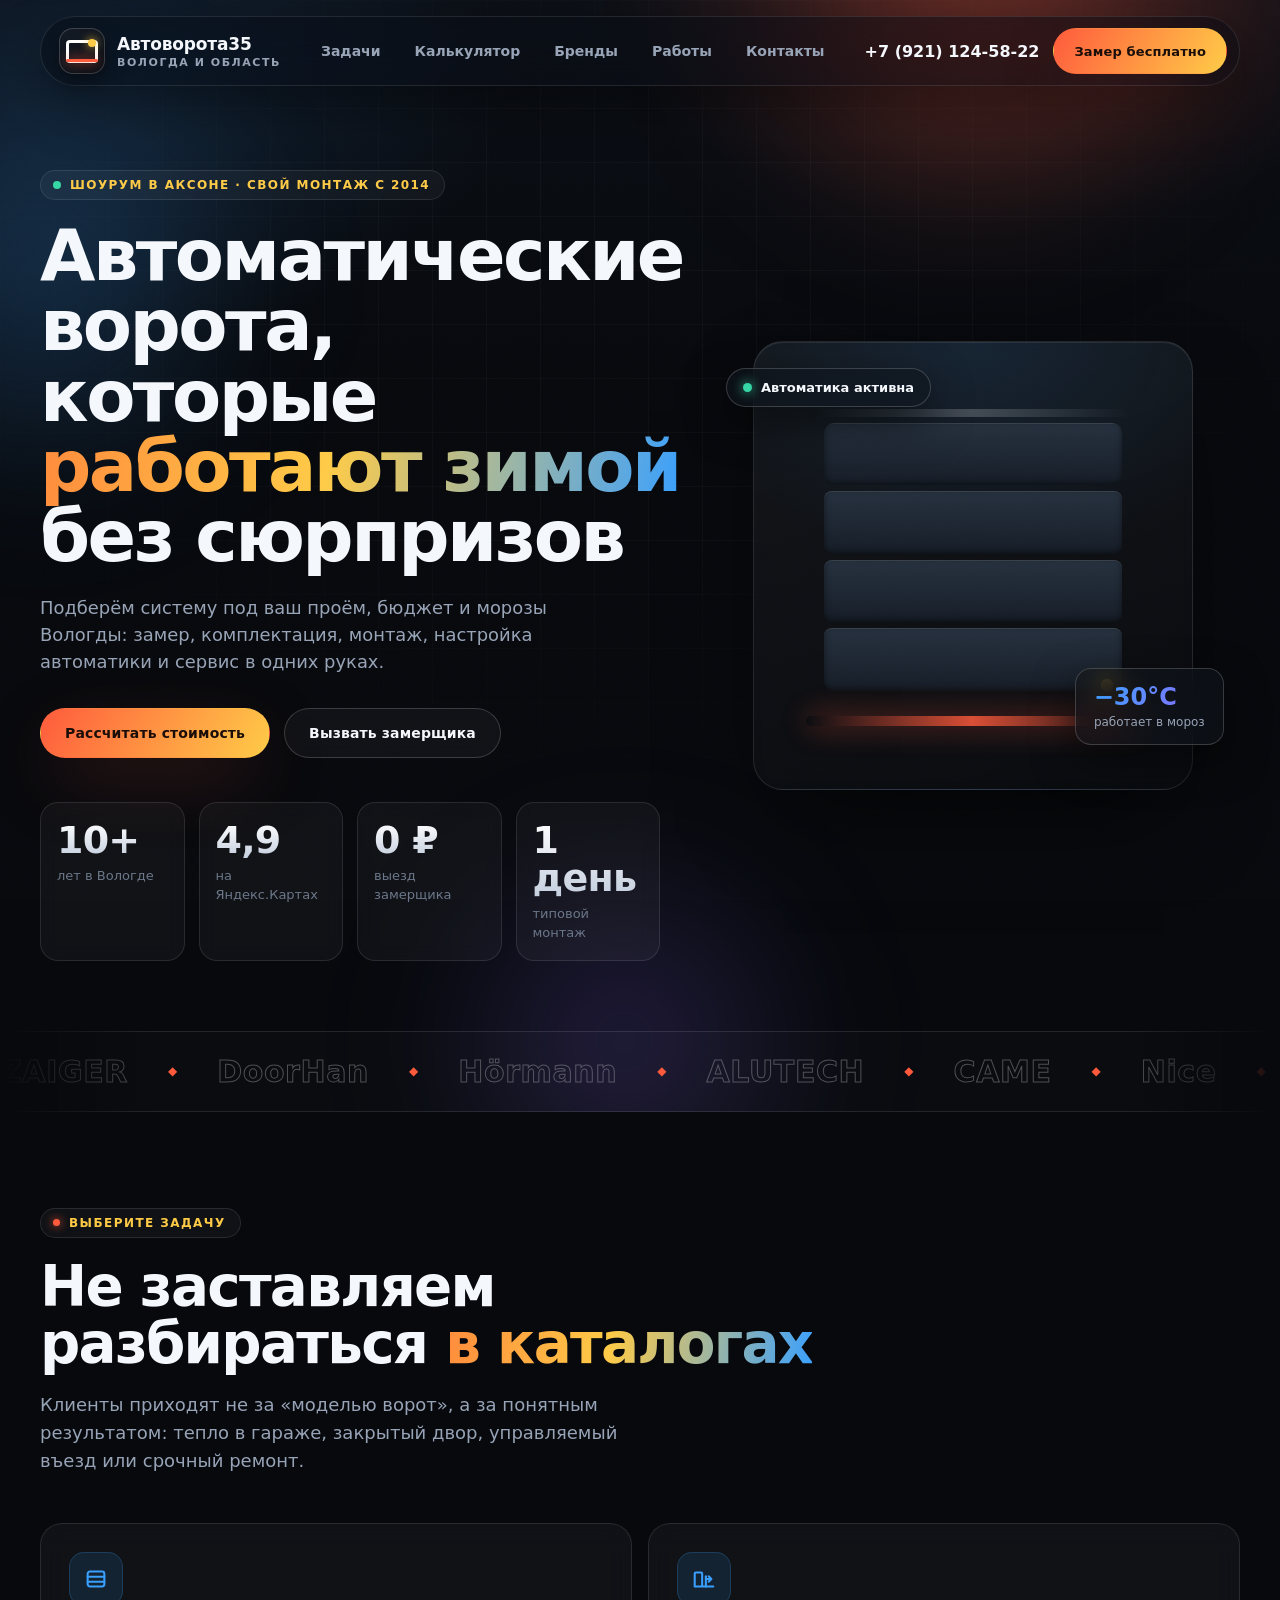
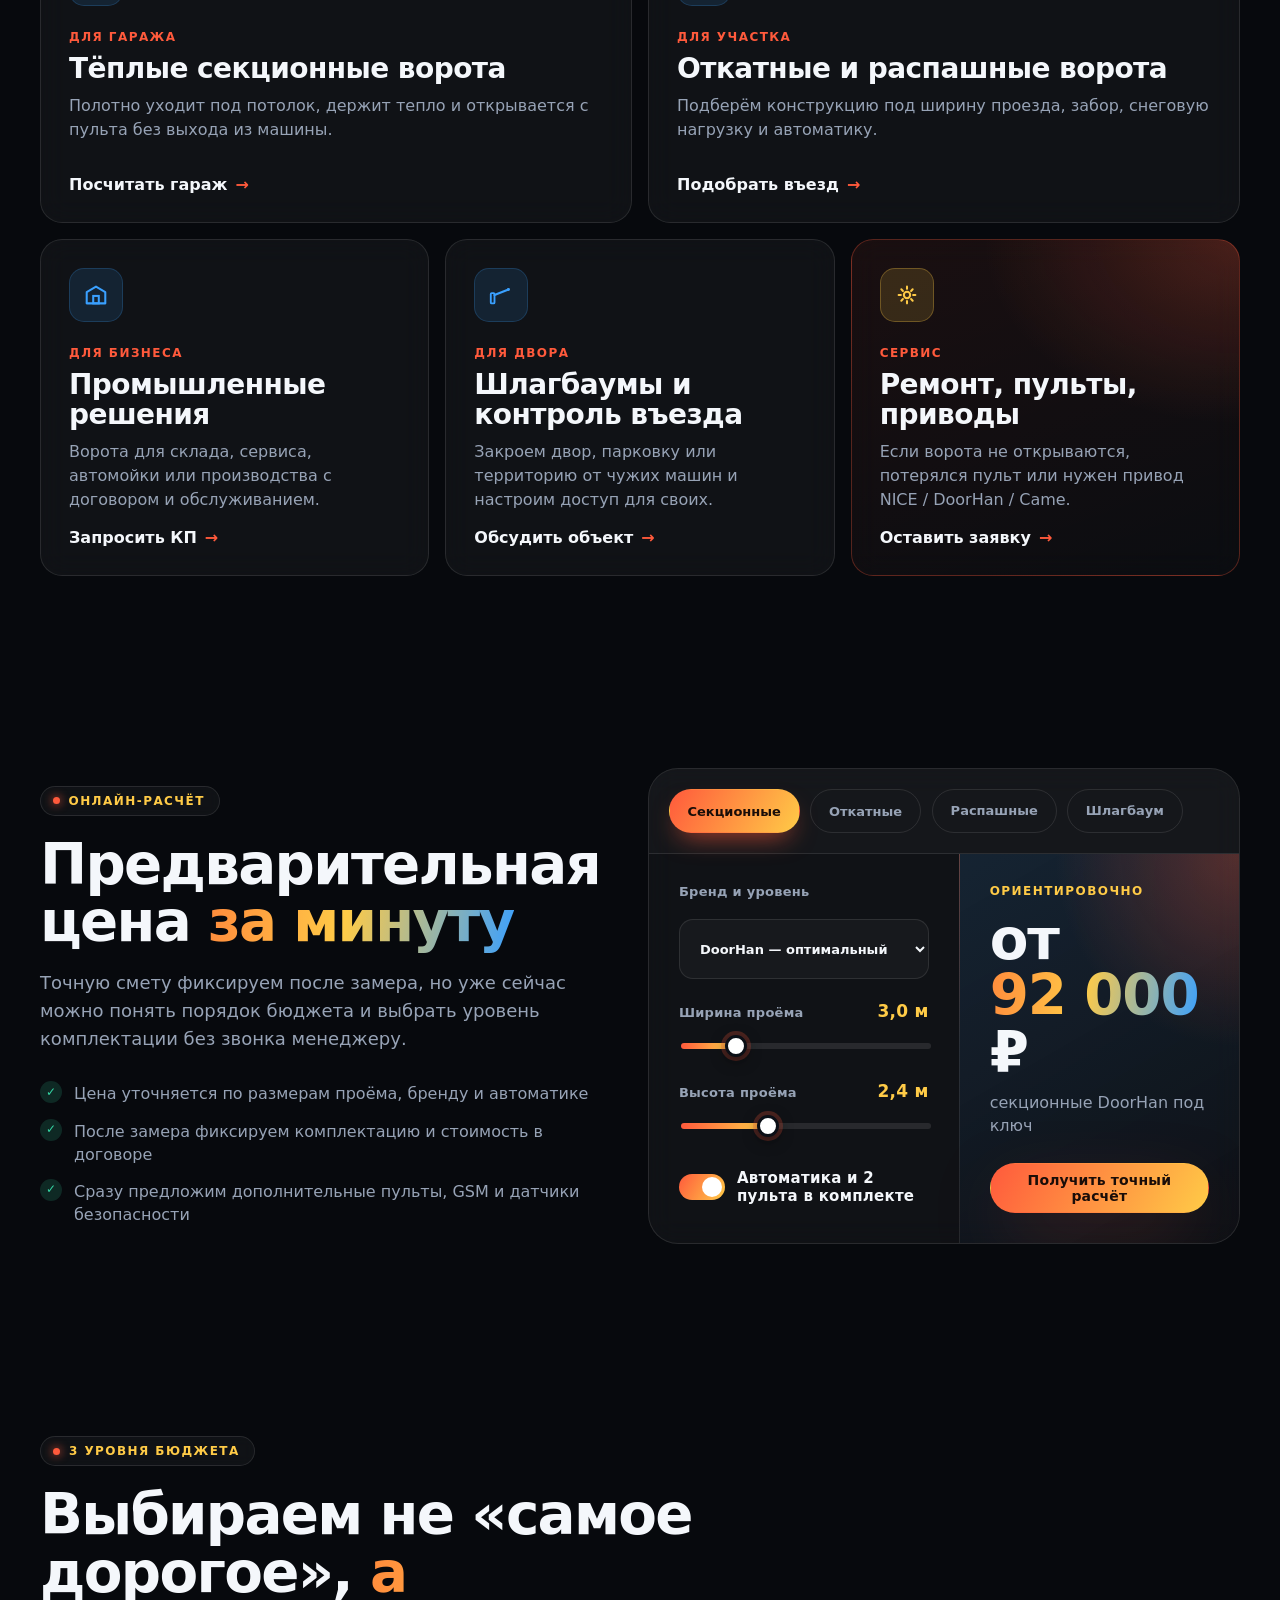
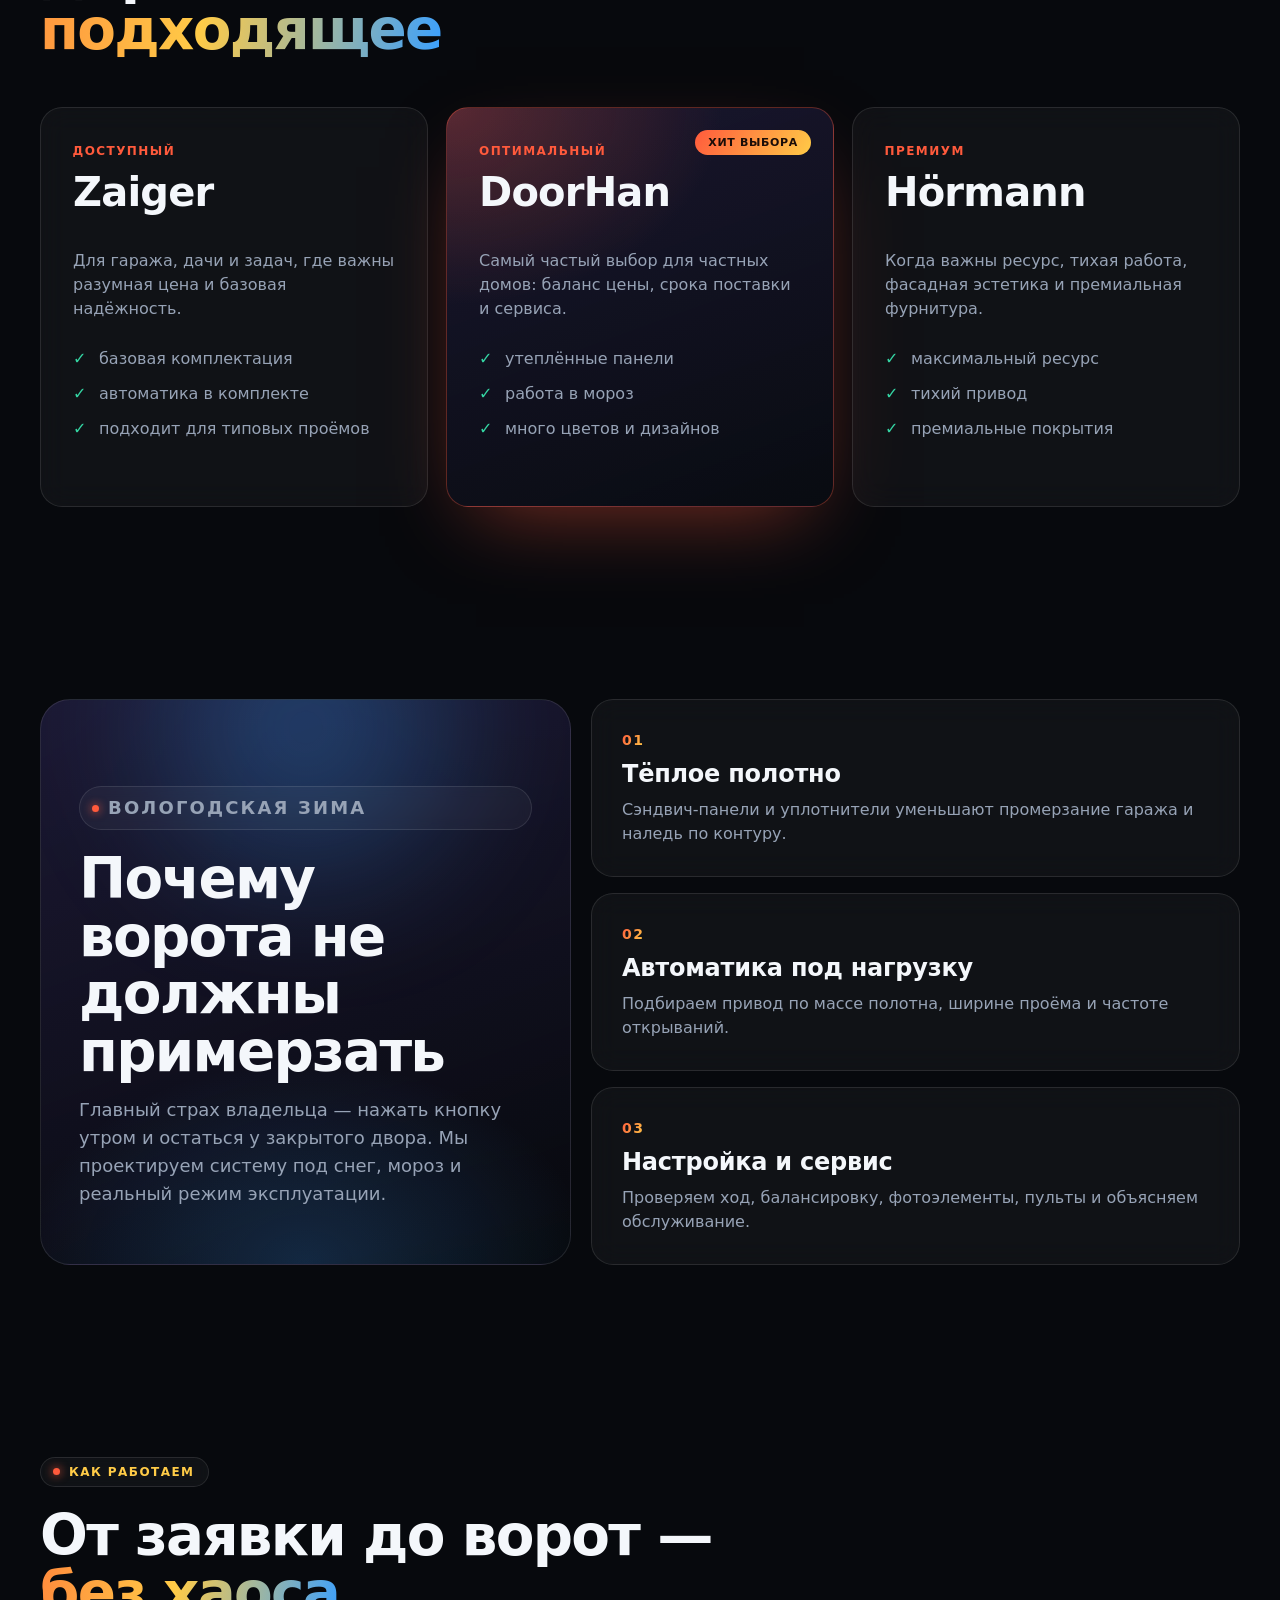
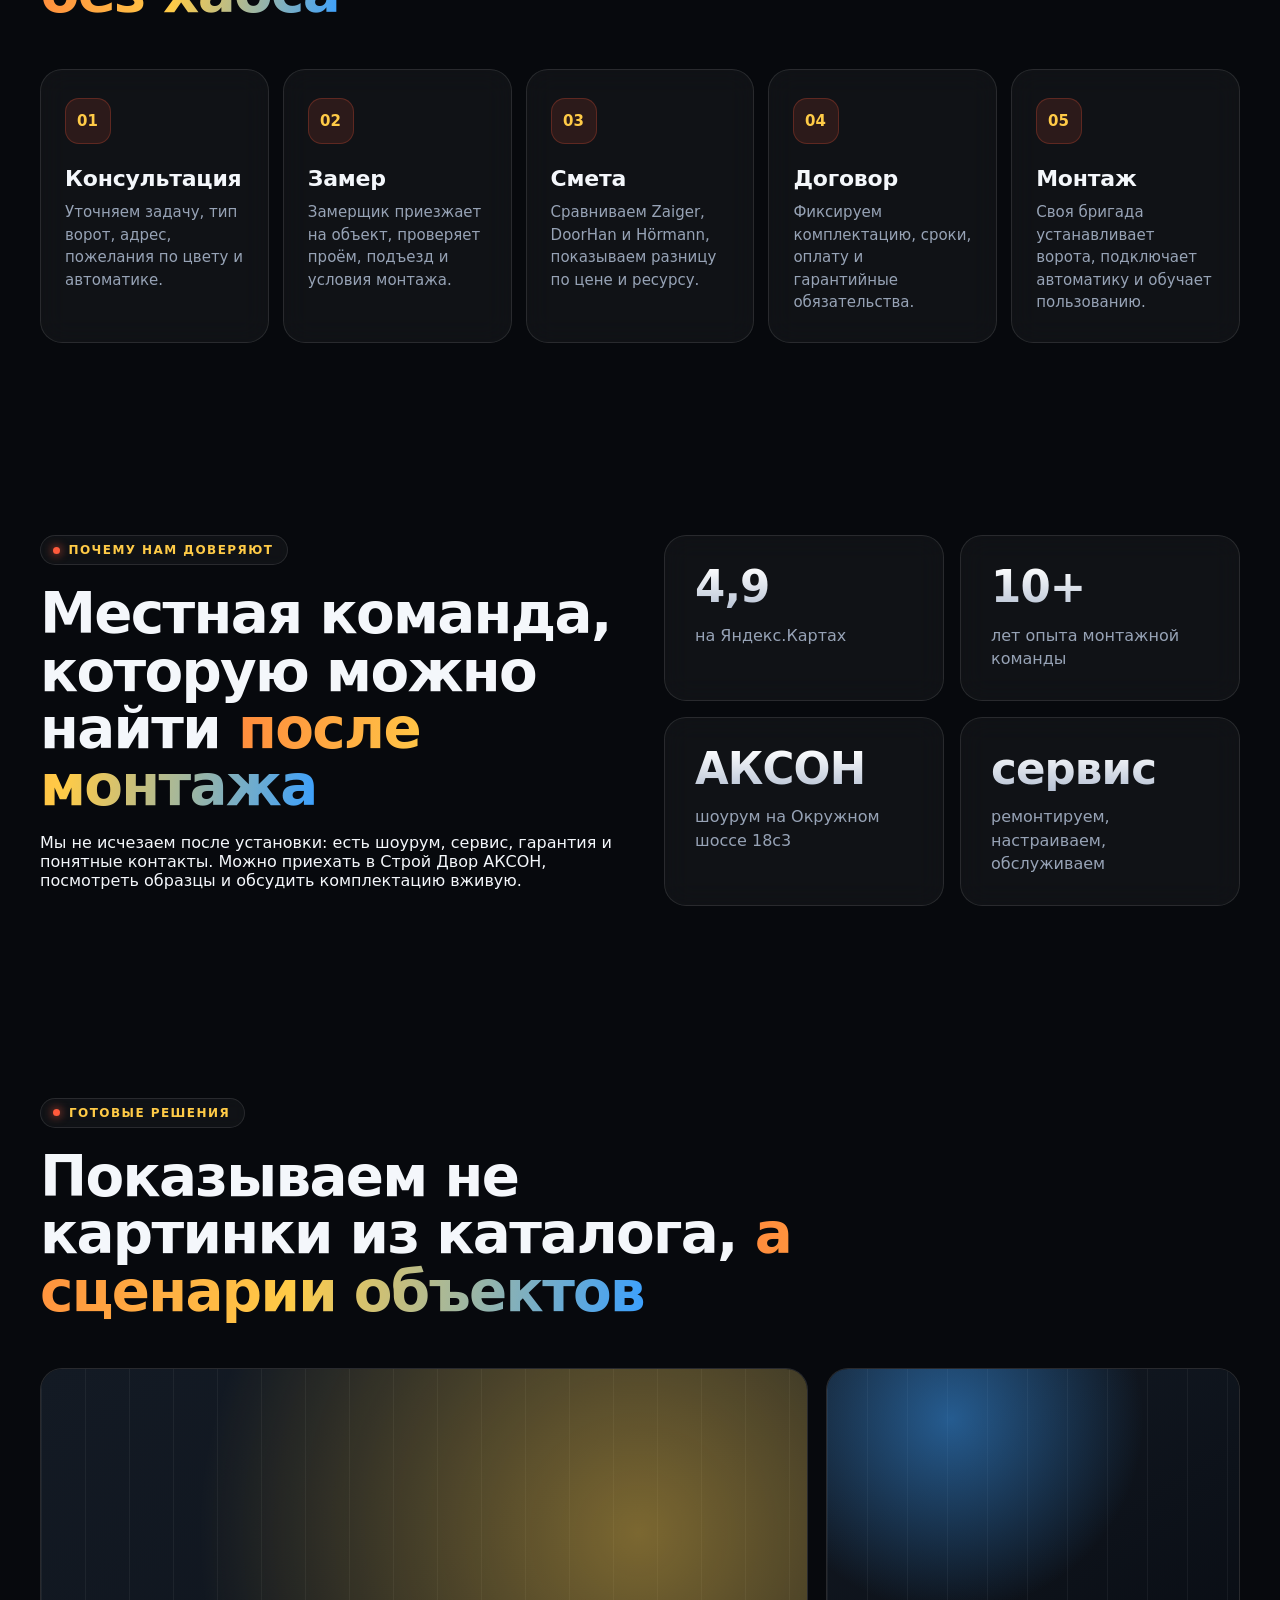
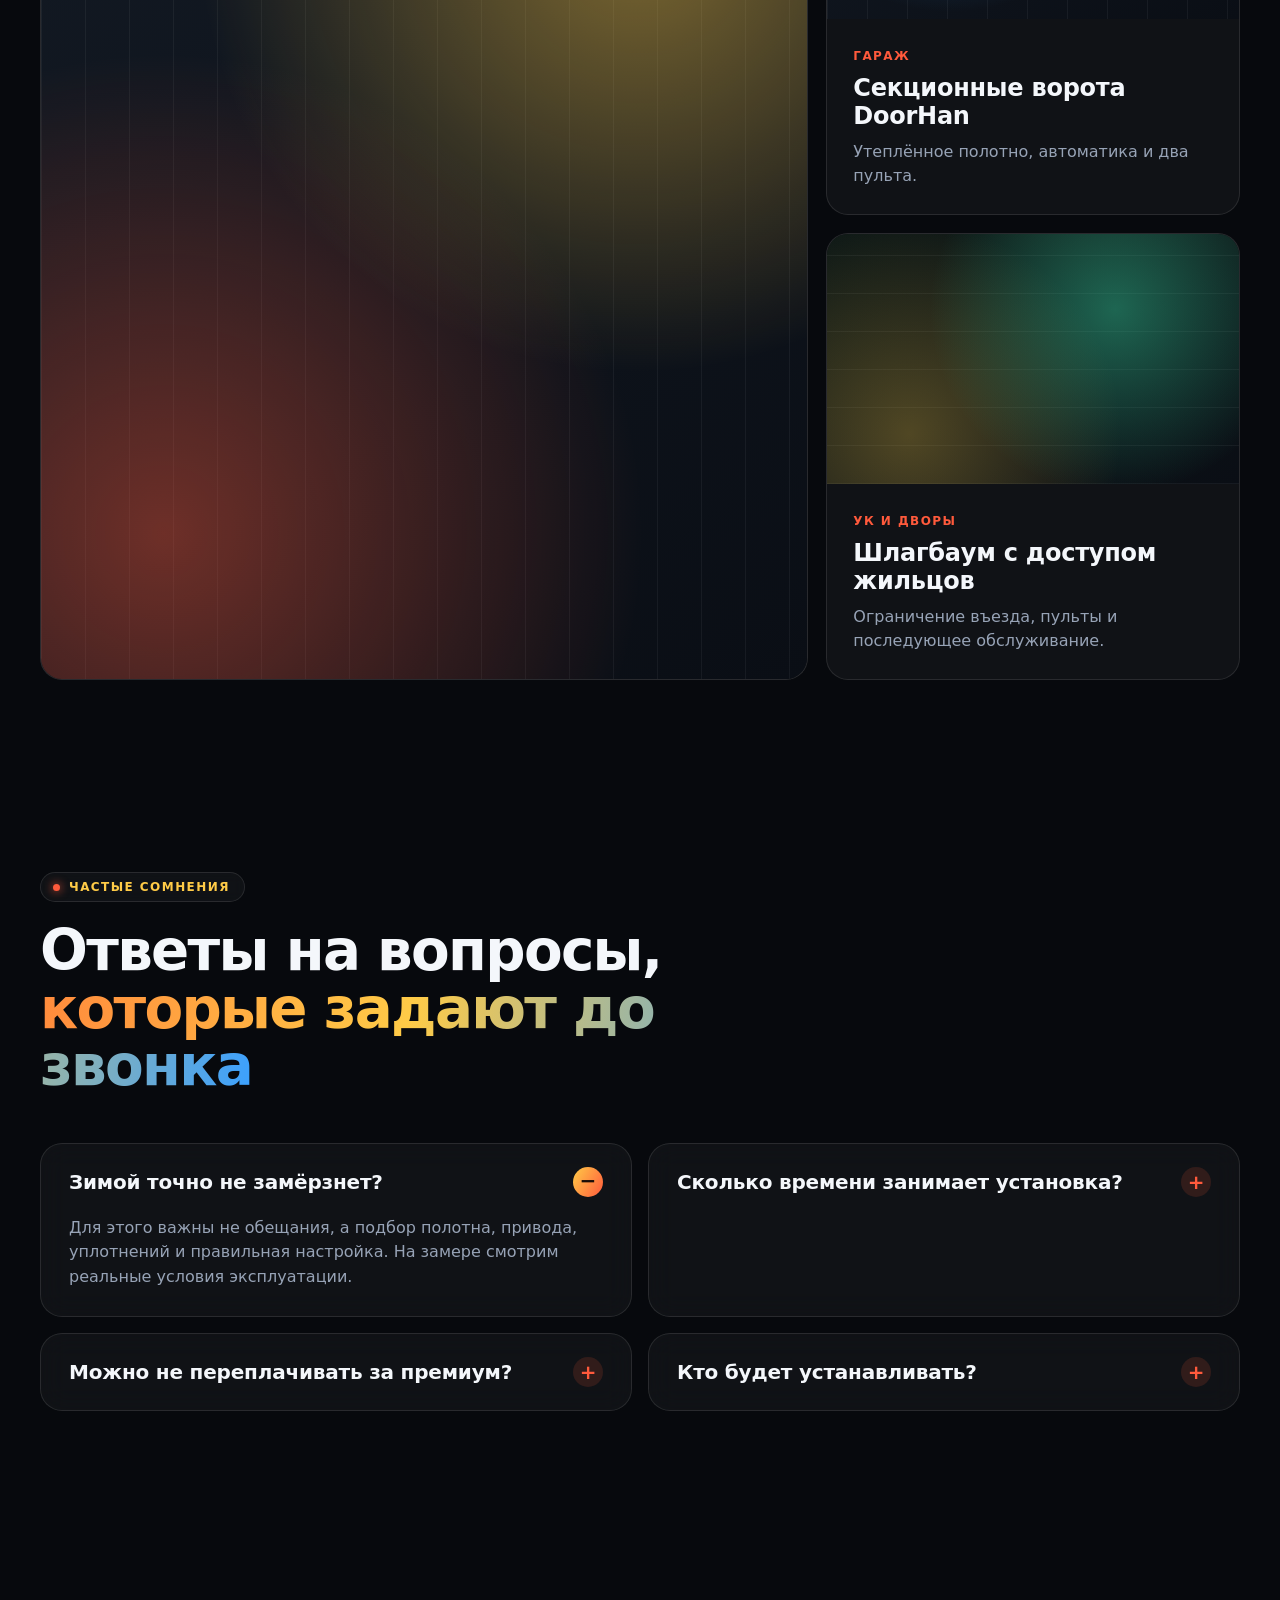
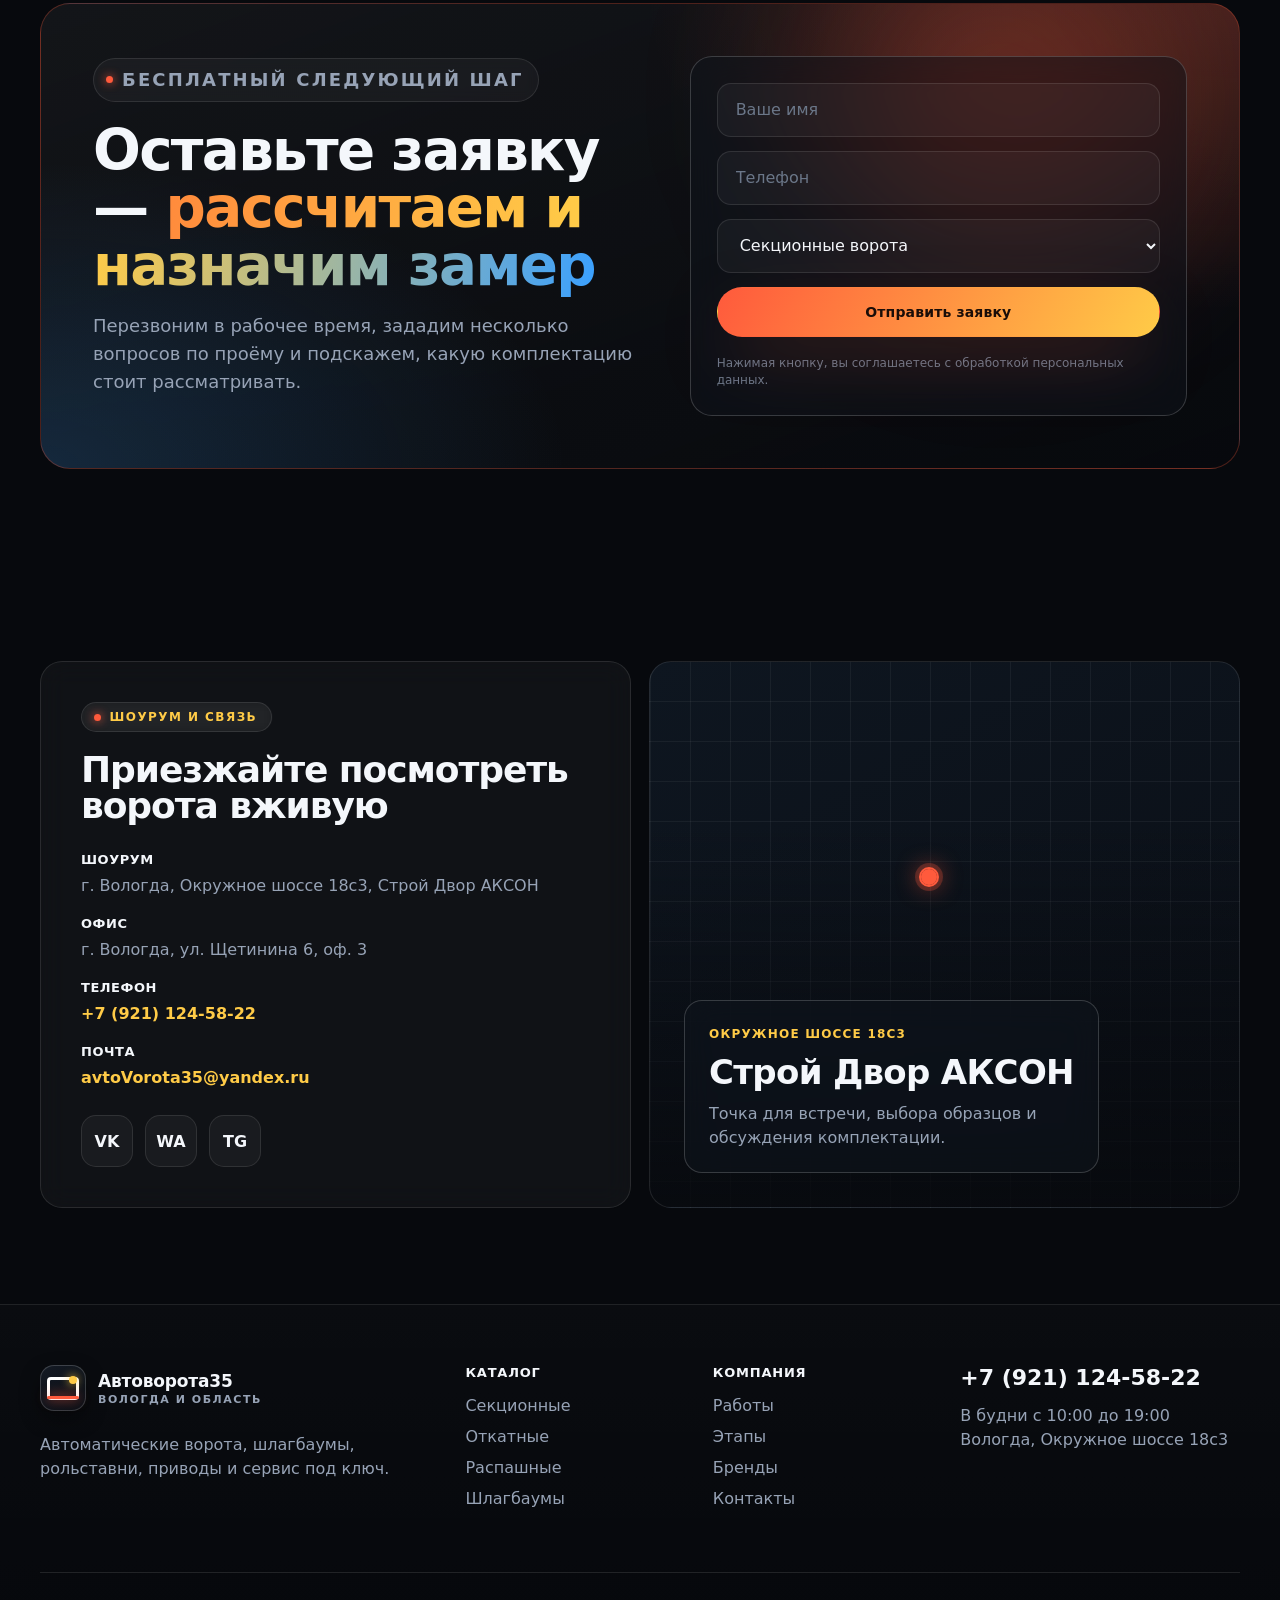
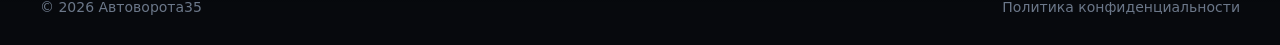
==== index.html @ 6721bfe2 "Redesign landing with modern dark premium theme Complete visual overhaul: dark aurora-gradient backg" ====
<!doctype html>
<html lang="ru">
  <head>
    <meta charset="UTF-8" />
    <meta name="viewport" content="width=device-width, initial-scale=1.0" />
    <title>Автоворота35 — автоматические ворота под ключ в Вологде</title>
    <meta
      name="description"
      content="Автоматические ворота, шлагбаумы, рольставни и автоматика под ключ в Вологде и области. Бесплатный замер, своя бригада, гарантия до 10 лет."
    />
    <link
      rel="icon"
      href="data:image/svg+xml,%3Csvg xmlns='http://www.w3.org/2000/svg' viewBox='0 0 64 64'%3E%3Crect width='64' height='64' rx='16' fill='%230b0f14'/%3E%3Crect x='14' y='20' width='34' height='22' rx='4' fill='none' stroke='white' stroke-width='5'/%3E%3Cpath d='M12 44h40' stroke='%23ff5a3c' stroke-width='5' stroke-linecap='round'/%3E%3Ccircle cx='47' cy='17' r='5' fill='%23ffcb47'/%3E%3C/svg%3E"
    />
    <link rel="stylesheet" href="styles.css" />
  </head>
  <body>
    <div class="grain" aria-hidden="true"></div>
    <div class="cursor-glow" aria-hidden="true"></div>

    <header class="site-header" id="top" data-header>
      <a class="brand" href="#top" aria-label="Автоворота35">
        <span class="brand-mark" aria-hidden="true">
          <span></span>
        </span>
        <span class="brand-text">
          <strong>Автоворота35</strong>
          <small>Вологда и область</small>
        </span>
      </a>

      <nav class="main-nav" aria-label="Основная навигация">
        <a href="#tasks">Задачи</a>
        <a href="#calculator">Калькулятор</a>
        <a href="#systems">Бренды</a>
        <a href="#works">Работы</a>
        <a href="#contacts">Контакты</a>
      </nav>

      <div class="header-actions">
        <a class="phone" href="tel:+79211245822">+7 (921) 124-58-22</a>
        <a class="header-button magnetic" href="#request"><span>Замер бесплатно</span></a>
      </div>
    </header>

    <main>
      <section class="hero" id="hero">
        <div class="aurora" aria-hidden="true">
          <span class="blob blob-1"></span>
          <span class="blob blob-2"></span>
          <span class="blob blob-3"></span>
        </div>
        <div class="hero-grid-lines" aria-hidden="true"></div>

        <div class="hero-inner">
          <div class="hero-copy">
            <p class="eyebrow reveal"><span class="pulse-dot"></span> Шоурум в АКСОНе · свой монтаж с 2014</p>
            <h1 class="reveal">
              Автоматические ворота, которые
              <span class="grad-text">работают зимой</span>
              без сюрпризов
            </h1>
            <p class="lead reveal">
              Подберём систему под ваш проём, бюджет и морозы Вологды:
              замер, комплектация, монтаж, настройка автоматики и сервис в одних руках.
            </p>
            <div class="hero-actions reveal">
              <a class="btn btn-primary magnetic" href="#calculator"><span>Рассчитать стоимость</span></a>
              <a class="btn btn-ghost magnetic" href="#request"><span>Вызвать замерщика</span></a>
            </div>

            <div class="hero-stats reveal">
              <article>
                <strong data-count="10" data-suffix="+">0</strong>
                <span>лет в Вологде</span>
              </article>
              <article>
                <strong data-count="4.9" data-decimals="1">0</strong>
                <span>на Яндекс.Картах</span>
              </article>
              <article>
                <strong data-count="0" data-prefix="" data-suffix=" ₽">0 ₽</strong>
                <span>выезд замерщика</span>
              </article>
              <article>
                <strong data-count="1" data-suffix=" день">0</strong>
                <span>типовой монтаж</span>
              </article>
            </div>
          </div>

          <div class="hero-visual reveal">
            <div class="gate-scene" data-tilt>
              <div class="gate-frame">
                <div class="gate-track"></div>
                <div class="gate-door">
                  <span></span><span></span><span></span><span></span>
                </div>
                <div class="gate-sensor" aria-hidden="true">
                  <span class="ring"></span>
                  <span class="core"></span>
                </div>
                <div class="gate-floor"></div>
              </div>
              <div class="gate-badge glass">
                <span class="dot"></span>
                Автоматика активна
              </div>
              <div class="gate-chip glass">
                <strong>−30°C</strong>
                <small>работает в мороз</small>
              </div>
            </div>
          </div>
        </div>

        <div class="hero-marquee" aria-hidden="true">
          <div class="marquee-track">
            <span>ZAIGER</span><i>◆</i><span>DoorHan</span><i>◆</i><span>Hörmann</span><i>◆</i>
            <span>ALUTECH</span><i>◆</i><span>CAME</span><i>◆</i><span>Nice</span><i>◆</i>
            <span>ZAIGER</span><i>◆</i><span>DoorHan</span><i>◆</i><span>Hörmann</span><i>◆</i>
            <span>ALUTECH</span><i>◆</i><span>CAME</span><i>◆</i><span>Nice</span><i>◆</i>
          </div>
        </div>
      </section>

      <section class="section tasks" id="tasks">
        <div class="section-head reveal">
          <p class="section-kicker">Выберите задачу</p>
          <h2>Не заставляем разбираться <span class="grad-text">в каталогах</span></h2>
          <p class="section-sub">
            Клиенты приходят не за «моделью ворот», а за понятным результатом:
            тепло в гараже, закрытый двор, управляемый въезд или срочный ремонт.
          </p>
        </div>

        <div class="task-grid">
          <article class="task-card glass-card reveal" data-tilt>
            <span class="task-icon" aria-hidden="true">
              <svg viewBox="0 0 28 28" fill="none" xmlns="http://www.w3.org/2000/svg">
                <rect x="5" y="6" width="18" height="16" rx="2.5" stroke="currentColor" stroke-width="2.2" />
                <path d="M5 11.5H23M5 17H23" stroke="currentColor" stroke-width="2.2" stroke-linecap="round" />
              </svg>
            </span>
            <small>Для гаража</small>
            <h3>Тёплые секционные ворота</h3>
            <p>Полотно уходит под потолок, держит тепло и открывается с пульта без выхода из машины.</p>
            <a class="card-link" href="#calculator">Посчитать гараж <i>→</i></a>
          </article>

          <article class="task-card glass-card reveal" data-tilt>
            <span class="task-icon" aria-hidden="true">
              <svg viewBox="0 0 28 28" fill="none" xmlns="http://www.w3.org/2000/svg">
                <path d="M4 22V8a1 1 0 0 1 1-1h6a1 1 0 0 1 1 1v14" stroke="currentColor" stroke-width="2.2" stroke-linejoin="round" />
                <path d="M16 22V11" stroke="currentColor" stroke-width="2.2" stroke-linecap="round" />
                <path d="M16 14h6M19 11l3 3-3 3" stroke="currentColor" stroke-width="2.2" stroke-linecap="round" stroke-linejoin="round" />
                <path d="M4 22h20" stroke="currentColor" stroke-width="2.2" stroke-linecap="round" />
              </svg>
            </span>
            <small>Для участка</small>
            <h3>Откатные и распашные ворота</h3>
            <p>Подберём конструкцию под ширину проезда, забор, снеговую нагрузку и автоматику.</p>
            <a class="card-link" href="#calculator">Подобрать въезд <i>→</i></a>
          </article>

          <article class="task-card glass-card reveal" data-tilt>
            <span class="task-icon" aria-hidden="true">
              <svg viewBox="0 0 28 28" fill="none" xmlns="http://www.w3.org/2000/svg">
                <path d="M4 23V11l10-6 10 6v12" stroke="currentColor" stroke-width="2.2" stroke-linejoin="round" />
                <path d="M4 23h20" stroke="currentColor" stroke-width="2.2" stroke-linecap="round" />
                <rect x="11" y="15" width="6" height="8" stroke="currentColor" stroke-width="2.2" />
              </svg>
            </span>
            <small>Для бизнеса</small>
            <h3>Промышленные решения</h3>
            <p>Ворота для склада, сервиса, автомойки или производства с договором и обслуживанием.</p>
            <a class="card-link" href="#request">Запросить КП <i>→</i></a>
          </article>

          <article class="task-card glass-card reveal" data-tilt>
            <span class="task-icon" aria-hidden="true">
              <svg viewBox="0 0 28 28" fill="none" xmlns="http://www.w3.org/2000/svg">
                <rect x="3" y="12" width="4" height="11" rx="1" stroke="currentColor" stroke-width="2" />
                <path d="M7 14 22 8" stroke="currentColor" stroke-width="2.4" stroke-linecap="round" />
                <circle cx="22" cy="8" r="1.6" fill="currentColor" />
              </svg>
            </span>
            <small>Для двора</small>
            <h3>Шлагбаумы и контроль въезда</h3>
            <p>Закроем двор, парковку или территорию от чужих машин и настроим доступ для своих.</p>
            <a class="card-link" href="#request">Обсудить объект <i>→</i></a>
          </article>

          <article class="task-card task-featured reveal" data-tilt>
            <span class="task-icon" aria-hidden="true">
              <svg viewBox="0 0 28 28" fill="none" xmlns="http://www.w3.org/2000/svg">
                <circle cx="14" cy="14" r="3.4" stroke="currentColor" stroke-width="2.2" />
                <path
                  d="M14 5v2.4M14 20.6V23M23 14h-2.4M7.4 14H5M20.1 7.9l-1.7 1.7M9.6 18.4l-1.7 1.7M20.1 20.1l-1.7-1.7M9.6 9.6 7.9 7.9"
                  stroke="currentColor"
                  stroke-width="2.2"
                  stroke-linecap="round"
                />
              </svg>
            </span>
            <small>Сервис</small>
            <h3>Ремонт, пульты, приводы</h3>
            <p>Если ворота не открываются, потерялся пульт или нужен привод NICE / DoorHan / Came.</p>
            <a class="card-link" href="#request">Оставить заявку <i>→</i></a>
          </article>
        </div>
      </section>

      <section class="section calc-section" id="calculator">
        <div class="calc-layout">
          <div class="calc-copy reveal">
            <p class="section-kicker">Онлайн-расчёт</p>
            <h2>Предварительная цена <span class="grad-text">за минуту</span></h2>
            <p class="section-sub">
              Точную смету фиксируем после замера, но уже сейчас можно понять порядок бюджета
              и выбрать уровень комплектации без звонка менеджеру.
            </p>
            <ul class="check-list">
              <li>Цена уточняется по размерам проёма, бренду и автоматике</li>
              <li>После замера фиксируем комплектацию и стоимость в договоре</li>
              <li>Сразу предложим дополнительные пульты, GSM и датчики безопасности</li>
            </ul>
          </div>

          <div class="calculator-card glass-card reveal">
            <div class="calc-tabs" data-calc-group="type">
              <button class="chip active" type="button" data-price="92000" data-label="секционные">Секционные</button>
              <button class="chip" type="button" data-price="118000" data-label="откатные">Откатные</button>
              <button class="chip" type="button" data-price="76000" data-label="распашные">Распашные</button>
              <button class="chip" type="button" data-price="86000" data-label="шлагбаум">Шлагбаум</button>
            </div>

            <div class="calc-body">
              <div class="calc-controls">
                <label>
                  Бренд и уровень
                  <select id="brandSelect">
                    <option value="-18000">Zaiger — доступный</option>
                    <option value="0" selected>DoorHan — оптимальный</option>
                    <option value="48000">Hörmann — премиум</option>
                  </select>
                </label>
                <label>
                  <span class="label-row">Ширина проёма <output id="widthValue">3,0 м</output></span>
                  <input id="gateWidth" type="range" min="2.4" max="5.5" value="3" step="0.1" />
                </label>
                <label>
                  <span class="label-row">Высота проёма <output id="heightValue">2,4 м</output></span>
                  <input id="gateHeight" type="range" min="2" max="3.2" value="2.4" step="0.1" />
                </label>
                <label class="toggle">
                  <input id="automationToggle" type="checkbox" checked />
                  <span class="switch"></span>
                  <span class="toggle-text">Автоматика и 2 пульта в комплекте</span>
                </label>
              </div>

              <aside class="calc-result">
                <small>Ориентировочно</small>
                <strong>от <span id="calcPrice">92 000</span> ₽</strong>
                <p id="calcCaption">секционные ворота DoorHan под ключ</p>
                <a class="btn btn-primary magnetic" href="#request"><span>Получить точный расчёт</span></a>
              </aside>
            </div>
          </div>
        </div>
      </section>

      <section class="section systems" id="systems">
        <div class="section-head reveal">
          <p class="section-kicker">3 уровня бюджета</p>
          <h2>Выбираем не «самое дорогое», <span class="grad-text">а подходящее</span></h2>
        </div>

        <div class="system-grid">
          <article class="system-card glass-card reveal" data-tilt>
            <div class="system-top">
              <span class="tier">Доступный</span>
              <strong>Zaiger</strong>
            </div>
            <p>Для гаража, дачи и задач, где важны разумная цена и базовая надёжность.</p>
            <ul>
              <li>базовая комплектация</li>
              <li>автоматика в комплекте</li>
              <li>подходит для типовых проёмов</li>
            </ul>
          </article>

          <article class="system-card featured reveal" data-tilt>
            <div class="featured-badge">Хит выбора</div>
            <div class="system-top">
              <span class="tier">Оптимальный</span>
              <strong>DoorHan</strong>
            </div>
            <p>Самый частый выбор для частных домов: баланс цены, срока поставки и сервиса.</p>
            <ul>
              <li>утеплённые панели</li>
              <li>работа в мороз</li>
              <li>много цветов и дизайнов</li>
            </ul>
          </article>

          <article class="system-card glass-card reveal" data-tilt>
            <div class="system-top">
              <span class="tier">Премиум</span>
              <strong>Hörmann</strong>
            </div>
            <p>Когда важны ресурс, тихая работа, фасадная эстетика и премиальная фурнитура.</p>
            <ul>
              <li>максимальный ресурс</li>
              <li>тихий привод</li>
              <li>премиальные покрытия</li>
            </ul>
          </article>
        </div>
      </section>

      <section class="section winter-proof">
        <div class="winter-layout">
          <div class="winter-card reveal">
            <div class="winter-glow" aria-hidden="true"></div>
            <p class="section-kicker">Вологодская зима</p>
            <h2>Почему ворота не должны примерзать</h2>
            <p>
              Главный страх владельца — нажать кнопку утром и остаться у закрытого двора.
              Мы проектируем систему под снег, мороз и реальный режим эксплуатации.
            </p>
          </div>
          <div class="proof-grid">
            <article class="proof-item glass-card reveal">
              <b>01</b>
              <h3>Тёплое полотно</h3>
              <p>Сэндвич-панели и уплотнители уменьшают промерзание гаража и наледь по контуру.</p>
            </article>
            <article class="proof-item glass-card reveal">
              <b>02</b>
              <h3>Автоматика под нагрузку</h3>
              <p>Подбираем привод по массе полотна, ширине проёма и частоте открываний.</p>
            </article>
            <article class="proof-item glass-card reveal">
              <b>03</b>
              <h3>Настройка и сервис</h3>
              <p>Проверяем ход, балансировку, фотоэлементы, пульты и объясняем обслуживание.</p>
            </article>
          </div>
        </div>
      </section>

      <section class="section process" id="process">
        <div class="section-head reveal">
          <p class="section-kicker">Как работаем</p>
          <h2>От заявки до ворот — <span class="grad-text">без хаоса</span></h2>
        </div>

        <div class="timeline">
          <article class="glass-card reveal"><span>01</span><h3>Консультация</h3><p>Уточняем задачу, тип ворот, адрес, пожелания по цвету и автоматике.</p></article>
          <article class="glass-card reveal"><span>02</span><h3>Замер</h3><p>Замерщик приезжает на объект, проверяет проём, подъезд и условия монтажа.</p></article>
          <article class="glass-card reveal"><span>03</span><h3>Смета</h3><p>Сравниваем Zaiger, DoorHan и Hörmann, показываем разницу по цене и ресурсу.</p></article>
          <article class="glass-card reveal"><span>04</span><h3>Договор</h3><p>Фиксируем комплектацию, сроки, оплату и гарантийные обязательства.</p></article>
          <article class="glass-card reveal"><span>05</span><h3>Монтаж</h3><p>Своя бригада устанавливает ворота, подключает автоматику и обучает пользованию.</p></article>
        </div>
      </section>

      <section class="section trust">
        <div class="trust-layout">
          <div class="trust-copy reveal">
            <p class="section-kicker">Почему нам доверяют</p>
            <h2>Местная команда, которую можно найти <span class="grad-text">после монтажа</span></h2>
            <p>
              Мы не исчезаем после установки: есть шоурум, сервис, гарантия и понятные контакты.
              Можно приехать в Строй Двор АКСОН, посмотреть образцы и обсудить комплектацию вживую.
            </p>
          </div>
          <div class="trust-grid">
            <article class="glass-card reveal"><strong>4,9</strong><span>на Яндекс.Картах</span></article>
            <article class="glass-card reveal"><strong>10+</strong><span>лет опыта монтажной команды</span></article>
            <article class="glass-card reveal"><strong>АКСОН</strong><span>шоурум на Окружном шоссе 18с3</span></article>
            <article class="glass-card reveal"><strong>сервис</strong><span>ремонтируем, настраиваем, обслуживаем</span></article>
          </div>
        </div>
      </section>

      <section class="section works" id="works">
        <div class="section-head reveal">
          <p class="section-kicker">Готовые решения</p>
          <h2>Показываем не картинки из каталога, <span class="grad-text">а сценарии объектов</span></h2>
        </div>
        <div class="works-grid">
          <article class="work-card work-large reveal" data-tilt>
            <div class="work-abstract work-abstract-lg" aria-hidden="true"></div>
            <div class="work-body">
              <span>Частный дом</span>
              <h3>Откатные ворота + секционный гараж</h3>
              <p>Решение для въезда и тёплого гаража в едином стиле фасада.</p>
            </div>
          </article>
          <article class="work-card reveal" data-tilt>
            <div class="work-abstract blue" aria-hidden="true"></div>
            <div class="work-body">
              <span>Гараж</span>
              <h3>Секционные ворота DoorHan</h3>
              <p>Утеплённое полотно, автоматика и два пульта.</p>
            </div>
          </article>
          <article class="work-card reveal" data-tilt>
            <div class="work-abstract green" aria-hidden="true"></div>
            <div class="work-body">
              <span>УК и дворы</span>
              <h3>Шлагбаум с доступом жильцов</h3>
              <p>Ограничение въезда, пульты и последующее обслуживание.</p>
            </div>
          </article>
        </div>
      </section>

      <section class="section objections">
        <div class="section-head reveal">
          <p class="section-kicker">Частые сомнения</p>
          <h2>Ответы на вопросы, <span class="grad-text">которые задают до звонка</span></h2>
        </div>
        <div class="objection-grid">
          <details open class="glass-card reveal">
            <summary>Зимой точно не замёрзнет?</summary>
            <p>Для этого важны не обещания, а подбор полотна, привода, уплотнений и правильная настройка. На замере смотрим реальные условия эксплуатации.</p>
          </details>
          <details class="glass-card reveal">
            <summary>Сколько времени занимает установка?</summary>
            <p>Типовой монтаж на объекте обычно занимает один день. Общий срок зависит от выбранного бренда, размеров и готовности проёма.</p>
          </details>
          <details class="glass-card reveal">
            <summary>Можно не переплачивать за премиум?</summary>
            <p>Да. Для этого и сравниваем три уровня: Zaiger, DoorHan и Hörmann. Показываем, где экономия разумна, а где лучше не упрощать.</p>
          </details>
          <details class="glass-card reveal">
            <summary>Кто будет устанавливать?</summary>
            <p>Монтаж выполняет собственная бригада. Компания отвечает и за подбор, и за установку, и за сервис после сдачи объекта.</p>
          </details>
        </div>
      </section>

      <section class="section final-cta" id="request">
        <div class="cta-card">
          <div class="cta-glow" aria-hidden="true"></div>
          <div class="final-copy reveal">
            <p class="section-kicker">Бесплатный следующий шаг</p>
            <h2>Оставьте заявку — <span class="grad-text">рассчитаем и назначим замер</span></h2>
            <p>
              Перезвоним в рабочее время, зададим несколько вопросов по проёму и подскажем,
              какую комплектацию стоит рассматривать.
            </p>
          </div>
          <form class="lead-form glass reveal">
            <input type="text" name="name" placeholder="Ваше имя" aria-label="Ваше имя" />
            <input type="tel" name="phone" placeholder="Телефон" aria-label="Телефон" />
            <select name="task" aria-label="Что нужно">
              <option>Секционные ворота</option>
              <option>Откатные ворота</option>
              <option>Распашные ворота</option>
              <option>Шлагбаум</option>
              <option>Ремонт / автоматика</option>
            </select>
            <button class="btn btn-primary magnetic" type="button"><span>Отправить заявку</span></button>
            <p class="form-note">Нажимая кнопку, вы соглашаетесь с обработкой персональных данных.</p>
          </form>
        </div>
      </section>

      <section class="section contacts" id="contacts">
        <div class="contacts-layout">
          <div class="contact-info glass-card reveal">
            <p class="section-kicker">Шоурум и связь</p>
            <h2>Приезжайте посмотреть ворота вживую</h2>
            <address>
              <strong>Шоурум</strong>
              г. Вологда, Окружное шоссе 18с3, Строй Двор АКСОН
            </address>
            <address>
              <strong>Офис</strong>
              г. Вологда, ул. Щетинина 6, оф. 3
            </address>
            <address>
              <strong>Телефон</strong>
              <a href="tel:+79211245822">+7 (921) 124-58-22</a>
            </address>
            <address>
              <strong>Почта</strong>
              <a href="mailto:avtoVorota35@yandex.ru">avtoVorota35@yandex.ru</a>
            </address>
            <div class="messengers">
              <a href="#" aria-label="ВКонтакте">VK</a>
              <a href="#" aria-label="WhatsApp">WA</a>
              <a href="#" aria-label="Telegram">TG</a>
            </div>
          </div>
          <div class="map-card reveal" aria-label="Карта проезда">
            <div class="map-pin" aria-hidden="true"><span></span></div>
            <div class="map-body glass">
              <span>Окружное шоссе 18с3</span>
              <strong>Строй Двор АКСОН</strong>
              <p>Точка для встречи, выбора образцов и обсуждения комплектации.</p>
            </div>
          </div>
        </div>
      </section>
    </main>

    <footer class="site-footer">
      <div class="footer-inner">
        <div class="footer-brand">
          <a class="brand" href="#top" aria-label="Автоворота35">
            <span class="brand-mark" aria-hidden="true"><span></span></span>
            <span class="brand-text">
              <strong>Автоворота35</strong>
              <small>Вологда и область</small>
            </span>
          </a>
          <p>Автоматические ворота, шлагбаумы, рольставни, приводы и сервис под ключ.</p>
        </div>
        <nav aria-label="Каталог">
          <strong>Каталог</strong>
          <a href="#tasks">Секционные</a>
          <a href="#tasks">Откатные</a>
          <a href="#tasks">Распашные</a>
          <a href="#tasks">Шлагбаумы</a>
        </nav>
        <nav aria-label="Компания">
          <strong>Компания</strong>
          <a href="#works">Работы</a>
          <a href="#process">Этапы</a>
          <a href="#systems">Бренды</a>
          <a href="#contacts">Контакты</a>
        </nav>
        <div class="footer-contact">
          <a class="footer-phone" href="tel:+79211245822">+7 (921) 124-58-22</a>
          <p>В будни с 10:00 до 19:00<br />Вологда, Окружное шоссе 18с3</p>
        </div>
        <div class="footer-bottom">
          <span>© 2026 Автоворота35</span>
          <a href="#">Политика конфиденциальности</a>
        </div>
      </div>
    </footer>

    <script src="app.js"></script>
  </body>
</html>
---- styles.css ----
:root {
  --bg: #07090d;
  --bg-2: #0b0f16;
  --surface: rgba(255, 255, 255, 0.04);
  --surface-2: rgba(255, 255, 255, 0.06);
  --stroke: rgba(255, 255, 255, 0.1);
  --stroke-strong: rgba(255, 255, 255, 0.18);
  --text: #f4f7fb;
  --muted: #97a3b6;
  --muted-2: #6b7789;

  --red: #ff5a3c;
  --amber: #ffcb47;
  --blue: #3aa0ff;
  --violet: #8b6cff;
  --green: #35d6a4;

  --grad-accent: linear-gradient(120deg, #ff5a3c 0%, #ffcb47 100%);
  --grad-cool: linear-gradient(120deg, #3aa0ff 0%, #8b6cff 100%);
  --grad-text: linear-gradient(100deg, #ff8a3c 0%, #ffcb47 45%, #3aa0ff 100%);

  --radius: 22px;
  --radius-lg: 30px;
  --ease: cubic-bezier(0.22, 0.61, 0.36, 1);
  --ease-spring: cubic-bezier(0.34, 1.56, 0.64, 1);
  --maxw: 1200px;

  --glow-red: 0 24px 70px -18px rgba(255, 90, 60, 0.5);
  font-family: "Inter", "Manrope", "Segoe UI", system-ui, Arial, sans-serif;
}

* {
  box-sizing: border-box;
}

html {
  scroll-behavior: smooth;
}

body {
  margin: 0;
  color: var(--text);
  background: var(--bg);
  overflow-x: hidden;
  -webkit-font-smoothing: antialiased;
}

body::before {
  position: fixed;
  inset: 0;
  z-index: -2;
  content: "";
  background:
    radial-gradient(60% 50% at 80% -5%, rgba(255, 90, 60, 0.14), transparent 60%),
    radial-gradient(50% 45% at 10% 10%, rgba(58, 160, 255, 0.12), transparent 60%),
    linear-gradient(180deg, var(--bg-2), var(--bg) 40%);
}

body,
button,
input,
select {
  font: inherit;
}

a {
  color: inherit;
  text-decoration: none;
}

button,
summary,
select {
  cursor: pointer;
}

h1,
h2,
h3,
p {
  margin-top: 0;
}

a:focus-visible,
button:focus-visible,
input:focus-visible,
select:focus-visible,
summary:focus-visible {
  outline: 2px solid var(--amber);
  outline-offset: 3px;
  border-radius: 8px;
}

/* ---------- global texture + cursor ---------- */
.grain {
  position: fixed;
  inset: 0;
  z-index: 9998;
  pointer-events: none;
  opacity: 0.04;
  mix-blend-mode: overlay;
  background-image: url("data:image/svg+xml,%3Csvg xmlns='http://www.w3.org/2000/svg' width='120' height='120'%3E%3Cfilter id='n'%3E%3CfeTurbulence type='fractalNoise' baseFrequency='0.9' numOctaves='2'/%3E%3C/filter%3E%3Crect width='100%25' height='100%25' filter='url(%23n)'/%3E%3C/svg%3E");
}

.cursor-glow {
  position: fixed;
  top: 0;
  left: 0;
  z-index: 9997;
  width: 480px;
  height: 480px;
  border-radius: 50%;
  pointer-events: none;
  transform: translate3d(-50%, -50%, 0);
  background: radial-gradient(circle, rgba(255, 120, 70, 0.1), transparent 62%);
  opacity: 0;
  transition: opacity 0.4s ease;
}

/* ---------- header ---------- */
.site-header {
  position: fixed;
  z-index: 100;
  top: 16px;
  left: 50%;
  display: grid;
  grid-template-columns: auto 1fr auto;
  align-items: center;
  gap: 28px;
  width: min(var(--maxw), calc(100% - 32px));
  padding: 11px 12px 11px 18px;
  border: 1px solid var(--stroke);
  border-radius: 999px;
  background: rgba(10, 14, 20, 0.55);
  box-shadow: 0 20px 50px rgba(0, 0, 0, 0.4);
  backdrop-filter: blur(20px) saturate(140%);
  transform: translateX(-50%);
  transition: background 0.3s ease, border-color 0.3s ease, top 0.3s ease, box-shadow 0.3s ease;
}

.site-header[data-scrolled] {
  top: 10px;
  background: rgba(9, 12, 18, 0.82);
  border-color: var(--stroke-strong);
}

.brand {
  display: inline-flex;
  align-items: center;
  gap: 12px;
  min-width: max-content;
}

.brand-mark {
  position: relative;
  display: grid;
  place-items: center;
  width: 46px;
  height: 46px;
  border-radius: 14px;
  background: linear-gradient(145deg, #141a24, #0a0e15);
  box-shadow: inset 0 0 0 1px var(--stroke-strong), 0 8px 20px rgba(0, 0, 0, 0.4);
}

.brand-mark::before,
.brand-mark::after,
.brand-mark span {
  position: absolute;
  content: "";
}

.brand-mark::before {
  width: 26px;
  height: 17px;
  border: 3px solid #fff;
  border-radius: 4px;
}

.brand-mark::after {
  width: 32px;
  height: 3px;
  border-radius: 2px;
  background: var(--red);
  box-shadow: 0 0 12px var(--red);
  transform: translateY(9px);
}

.brand-mark span {
  right: 9px;
  top: 11px;
  width: 8px;
  height: 8px;
  border-radius: 50%;
  background: var(--amber);
  box-shadow: 0 0 10px var(--amber);
}

.brand-text strong,
.brand-text small {
  display: block;
}

.brand-text strong {
  font-size: 17px;
  font-weight: 800;
  letter-spacing: -0.01em;
}

.brand-text small {
  margin-top: 2px;
  color: var(--muted);
  font-size: 11px;
  font-weight: 700;
  letter-spacing: 0.14em;
  text-transform: uppercase;
}

.main-nav {
  display: flex;
  justify-content: center;
  gap: clamp(14px, 2.4vw, 30px);
  color: var(--muted);
  font-size: 14px;
  font-weight: 700;
}

.main-nav a {
  position: relative;
  padding: 6px 2px;
  transition: color 0.2s ease;
}

.main-nav a::after {
  position: absolute;
  left: 0;
  bottom: 0;
  width: 0;
  height: 2px;
  border-radius: 2px;
  background: var(--grad-accent);
  content: "";
  transition: width 0.28s var(--ease);
}

.main-nav a:hover {
  color: var(--text);
}

.main-nav a:hover::after {
  width: 100%;
}

.header-actions {
  display: flex;
  align-items: center;
  gap: 14px;
  white-space: nowrap;
}

.phone {
  font-size: 16px;
  font-weight: 800;
  transition: color 0.2s ease;
}

.phone:hover {
  color: var(--amber);
}

/* ---------- buttons ---------- */
.btn,
.header-button {
  position: relative;
  display: inline-flex;
  align-items: center;
  justify-content: center;
  min-height: 50px;
  padding: 0 24px;
  border: 1px solid transparent;
  border-radius: 999px;
  font-size: 14px;
  font-weight: 800;
  letter-spacing: 0.01em;
  text-align: center;
  overflow: hidden;
  transition: transform 0.25s var(--ease), box-shadow 0.25s ease, border-color 0.25s ease;
}

.btn span,
.header-button span {
  position: relative;
  z-index: 2;
}

.btn-primary,
.header-button {
  color: #1a0d08;
  background: var(--grad-accent);
  box-shadow: var(--glow-red);
}

.btn-primary::before,
.header-button::before {
  position: absolute;
  inset: 0;
  z-index: 1;
  content: "";
  background: linear-gradient(120deg, #ffcb47, #ff5a3c);
  opacity: 0;
  transition: opacity 0.3s ease;
}

.btn-primary:hover,
.header-button:hover {
  transform: translateY(-3px);
  box-shadow: 0 30px 70px -16px rgba(255, 90, 60, 0.7);
}

.btn-primary:hover::before,
.header-button:hover::before {
  opacity: 1;
}

.btn-ghost {
  color: var(--text);
  border-color: var(--stroke-strong);
  background: var(--surface);
  backdrop-filter: blur(8px);
}

.btn-ghost:hover {
  transform: translateY(-3px);
  border-color: rgba(255, 255, 255, 0.4);
  background: var(--surface-2);
}

.header-button {
  min-height: 46px;
  padding: 0 20px;
  font-size: 13px;
}

/* ---------- hero ---------- */
.hero {
  position: relative;
  padding: 170px 0 0;
  overflow: hidden;
}

.hero-inner {
  position: relative;
  z-index: 2;
  display: grid;
  grid-template-columns: 1.05fr 0.95fr;
  gap: 48px;
  align-items: center;
  width: min(var(--maxw), calc(100% - 40px));
  margin: 0 auto;
  padding-bottom: 70px;
}

.aurora {
  position: absolute;
  inset: -20% -10% 0;
  z-index: 0;
  filter: blur(70px);
  pointer-events: none;
}

.blob {
  position: absolute;
  border-radius: 50%;
  opacity: 0.5;
  mix-blend-mode: screen;
  will-change: transform;
}

.blob-1 {
  top: -8%;
  right: 8%;
  width: 620px;
  height: 620px;
  background: radial-gradient(circle, rgba(255, 90, 60, 0.7), transparent 62%);
  animation: float1 16s ease-in-out infinite;
}

.blob-2 {
  top: 18%;
  left: -6%;
  width: 520px;
  height: 520px;
  background: radial-gradient(circle, rgba(58, 160, 255, 0.55), transparent 62%);
  animation: float2 20s ease-in-out infinite;
}

.blob-3 {
  bottom: -12%;
  left: 34%;
  width: 460px;
  height: 460px;
  background: radial-gradient(circle, rgba(139, 108, 255, 0.5), transparent 62%);
  animation: float3 18s ease-in-out infinite;
}

@keyframes float1 {
  0%, 100% { transform: translate(0, 0) scale(1); }
  50% { transform: translate(-40px, 30px) scale(1.1); }
}
@keyframes float2 {
  0%, 100% { transform: translate(0, 0) scale(1); }
  50% { transform: translate(50px, -20px) scale(1.08); }
}
@keyframes float3 {
  0%, 100% { transform: translate(0, 0) scale(1); }
  50% { transform: translate(-30px, -30px) scale(1.12); }
}

.hero-grid-lines {
  position: absolute;
  inset: 0;
  z-index: 1;
  pointer-events: none;
  background-image:
    linear-gradient(rgba(255, 255, 255, 0.028) 1px, transparent 1px),
    linear-gradient(90deg, rgba(255, 255, 255, 0.028) 1px, transparent 1px);
  background-size: 54px 54px;
  mask-image: radial-gradient(80% 60% at 50% 30%, #000 30%, transparent 75%);
}

.eyebrow,
.section-kicker {
  display: inline-flex;
  align-items: center;
  gap: 9px;
  margin: 0 0 20px;
  padding: 7px 14px 7px 12px;
  border: 1px solid var(--stroke);
  border-radius: 999px;
  background: var(--surface);
  color: var(--amber);
  font-size: 12px;
  font-weight: 800;
  letter-spacing: 0.12em;
  text-transform: uppercase;
  backdrop-filter: blur(6px);
}

.section-kicker::before {
  width: 7px;
  height: 7px;
  border-radius: 50%;
  background: var(--red);
  box-shadow: 0 0 10px var(--red);
  content: "";
}

.pulse-dot {
  width: 8px;
  height: 8px;
  border-radius: 50%;
  background: var(--green);
  box-shadow: 0 0 0 0 rgba(53, 214, 164, 0.6);
  animation: pulse 2s infinite;
}

@keyframes pulse {
  0% { box-shadow: 0 0 0 0 rgba(53, 214, 164, 0.55); }
  70% { box-shadow: 0 0 0 9px rgba(53, 214, 164, 0); }
  100% { box-shadow: 0 0 0 0 rgba(53, 214, 164, 0); }
}

h1 {
  margin-bottom: 24px;
  font-size: clamp(44px, 5.6vw, 78px);
  font-weight: 800;
  line-height: 0.98;
  letter-spacing: -0.035em;
}

.grad-text {
  background: var(--grad-text);
  -webkit-background-clip: text;
  background-clip: text;
  -webkit-text-fill-color: transparent;
  color: transparent;
}

.lead {
  max-width: 560px;
  margin-bottom: 32px;
  color: var(--muted);
  font-size: clamp(17px, 1.4vw, 20px);
  line-height: 1.5;
}

.hero-actions {
  display: flex;
  flex-wrap: wrap;
  gap: 14px;
  margin-bottom: 44px;
}

.hero-stats {
  display: grid;
  grid-template-columns: repeat(4, 1fr);
  gap: 14px;
  max-width: 620px;
}

.hero-stats article {
  padding: 18px 16px;
  border: 1px solid var(--stroke);
  border-radius: 18px;
  background: var(--surface);
  backdrop-filter: blur(10px);
  transition: transform 0.3s var(--ease), border-color 0.3s ease;
}

.hero-stats article:hover {
  transform: translateY(-4px);
  border-color: var(--stroke-strong);
}

.hero-stats strong {
  display: block;
  margin-bottom: 6px;
  font-size: clamp(26px, 3vw, 38px);
  font-weight: 800;
  line-height: 1;
  letter-spacing: -0.02em;
  background: linear-gradient(180deg, #fff, #c4cede);
  -webkit-background-clip: text;
  background-clip: text;
  -webkit-text-fill-color: transparent;
}

.hero-stats span {
  color: var(--muted-2);
  font-size: 13px;
  line-height: 1.35;
}

/* ---------- hero visual: animated gate ---------- */
.hero-visual {
  display: grid;
  place-items: center;
  perspective: 1400px;
}

.gate-scene {
  position: relative;
  width: min(440px, 92%);
  aspect-ratio: 1 / 1.02;
  transform-style: preserve-3d;
  transition: transform 0.3s var(--ease);
}

.gate-frame {
  position: absolute;
  inset: 0;
  display: grid;
  place-items: center;
  border: 1px solid var(--stroke);
  border-radius: var(--radius-lg);
  background:
    radial-gradient(120% 80% at 50% 0%, rgba(58, 160, 255, 0.12), transparent 60%),
    linear-gradient(160deg, rgba(255, 255, 255, 0.05), rgba(255, 255, 255, 0.01));
  box-shadow: inset 0 1px 0 rgba(255, 255, 255, 0.08), 0 40px 90px -30px rgba(0, 0, 0, 0.8);
  backdrop-filter: blur(6px);
  overflow: hidden;
}

.gate-track {
  position: absolute;
  top: 15%;
  left: 14%;
  width: 72%;
  height: 8px;
  border-radius: 8px;
  background: linear-gradient(90deg, transparent, rgba(255, 255, 255, 0.2), transparent);
}

.gate-door {
  position: absolute;
  top: 18%;
  left: 16%;
  display: grid;
  grid-template-rows: repeat(4, 1fr);
  gap: 6px;
  width: 68%;
  height: 60%;
  border-radius: 10px;
  overflow: hidden;
}

.gate-door span {
  border-radius: 8px;
  background: linear-gradient(180deg, #26313f, #161d27);
  box-shadow: inset 0 1px 0 rgba(255, 255, 255, 0.1), inset 0 -2px 6px rgba(0, 0, 0, 0.5);
  transform-origin: top;
  animation: doorPanel 6s var(--ease) infinite;
}

.gate-door span:nth-child(1) { animation-delay: 0s; }
.gate-door span:nth-child(2) { animation-delay: 0.12s; }
.gate-door span:nth-child(3) { animation-delay: 0.24s; }
.gate-door span:nth-child(4) { animation-delay: 0.36s; }

@keyframes doorPanel {
  0%, 12% { transform: scaleY(1); opacity: 1; }
  38%, 62% { transform: scaleY(0.06); opacity: 0.35; }
  88%, 100% { transform: scaleY(1); opacity: 1; }
}

.gate-sensor {
  position: absolute;
  right: 18%;
  bottom: 22%;
  display: grid;
  place-items: center;
}

.gate-sensor .core {
  width: 12px;
  height: 12px;
  border-radius: 50%;
  background: var(--amber);
  box-shadow: 0 0 16px var(--amber);
}

.gate-sensor .ring {
  position: absolute;
  width: 12px;
  height: 12px;
  border-radius: 50%;
  border: 2px solid var(--amber);
  animation: sensorRing 2.4s ease-out infinite;
}

@keyframes sensorRing {
  0% { transform: scale(1); opacity: 0.8; }
  100% { transform: scale(4.5); opacity: 0; }
}

.gate-floor {
  position: absolute;
  left: 12%;
  bottom: 14%;
  width: 76%;
  height: 10px;
  border-radius: 10px;
  background: linear-gradient(90deg, transparent, var(--red), transparent);
  box-shadow: 0 0 30px rgba(255, 90, 60, 0.6);
  opacity: 0.85;
}

.glass {
  border: 1px solid var(--stroke-strong);
  background: rgba(16, 20, 28, 0.6);
  backdrop-filter: blur(16px) saturate(150%);
}

.gate-badge {
  position: absolute;
  top: 6%;
  left: -6%;
  display: inline-flex;
  align-items: center;
  gap: 9px;
  padding: 11px 16px;
  border-radius: 999px;
  font-size: 13px;
  font-weight: 700;
  box-shadow: 0 16px 40px rgba(0, 0, 0, 0.5);
  animation: floaty 5s ease-in-out infinite;
}

.gate-badge .dot {
  width: 9px;
  height: 9px;
  border-radius: 50%;
  background: var(--green);
  box-shadow: 0 0 12px var(--green);
}

.gate-chip {
  position: absolute;
  right: -7%;
  bottom: 10%;
  padding: 14px 18px;
  border-radius: 16px;
  box-shadow: 0 16px 40px rgba(0, 0, 0, 0.5);
  animation: floaty 5.6s ease-in-out infinite reverse;
}

.gate-chip strong {
  display: block;
  font-size: 24px;
  font-weight: 800;
  background: var(--grad-cool);
  -webkit-background-clip: text;
  background-clip: text;
  -webkit-text-fill-color: transparent;
}

.gate-chip small {
  color: var(--muted);
  font-size: 12px;
}

@keyframes floaty {
  0%, 100% { transform: translateY(0); }
  50% { transform: translateY(-12px); }
}

/* ---------- hero marquee ---------- */
.hero-marquee {
  position: relative;
  z-index: 2;
  padding: 22px 0;
  border-top: 1px solid var(--stroke);
  border-bottom: 1px solid var(--stroke);
  background: rgba(255, 255, 255, 0.015);
  overflow: hidden;
  mask-image: linear-gradient(90deg, transparent, #000 12%, #000 88%, transparent);
}

.marquee-track {
  display: inline-flex;
  align-items: center;
  gap: 40px;
  white-space: nowrap;
  animation: marquee 26s linear infinite;
}

.marquee-track span {
  font-size: clamp(20px, 2.4vw, 30px);
  font-weight: 800;
  letter-spacing: 0.02em;
  color: transparent;
  -webkit-text-stroke: 1px rgba(255, 255, 255, 0.28);
  transition: color 0.3s ease, -webkit-text-stroke-color 0.3s ease;
}

.hero-marquee:hover .marquee-track span {
  color: rgba(255, 255, 255, 0.9);
}

.marquee-track i {
  color: var(--red);
  font-style: normal;
  font-size: 12px;
}

@keyframes marquee {
  to { transform: translateX(-50%); }
}

/* ---------- sections ---------- */
.section {
  position: relative;
  width: min(var(--maxw), calc(100% - 40px));
  margin: 0 auto;
  padding: 96px 0;
}

.section-head {
  max-width: 780px;
  margin-bottom: 48px;
}

.section h2 {
  margin: 0 0 18px;
  font-size: clamp(34px, 4.4vw, 60px);
  font-weight: 800;
  line-height: 1.02;
  letter-spacing: -0.03em;
}

.section-sub {
  max-width: 620px;
  color: var(--muted);
  font-size: 18px;
  line-height: 1.55;
}

/* ---------- glass cards base ---------- */
.glass-card {
  position: relative;
  border: 1px solid var(--stroke);
  border-radius: var(--radius);
  background: var(--surface);
  backdrop-filter: blur(14px);
  transition: transform 0.35s var(--ease), border-color 0.35s ease, box-shadow 0.35s ease, background 0.35s ease;
}

.glass-card::after {
  position: absolute;
  inset: 0;
  border-radius: inherit;
  padding: 1px;
  content: "";
  background: linear-gradient(140deg, rgba(255, 255, 255, 0.22), transparent 40%);
  -webkit-mask: linear-gradient(#000 0 0) content-box, linear-gradient(#000 0 0);
  -webkit-mask-composite: xor;
  mask-composite: exclude;
  opacity: 0;
  transition: opacity 0.35s ease;
  pointer-events: none;
}

.glass-card:hover {
  transform: translateY(-6px);
  border-color: var(--stroke-strong);
  background: var(--surface-2);
  box-shadow: 0 30px 70px -30px rgba(0, 0, 0, 0.9);
}

.glass-card:hover::after {
  opacity: 1;
}

/* ---------- tasks ---------- */
.task-grid {
  display: grid;
  grid-template-columns: repeat(6, 1fr);
  gap: 16px;
}

.task-card {
  display: flex;
  grid-column: span 2;
  flex-direction: column;
  min-height: 300px;
  padding: 28px;
}

.task-card:first-child,
.task-card:nth-child(2) {
  grid-column: span 3;
}

.task-featured {
  grid-column: span 2;
  border: 1px solid rgba(255, 90, 60, 0.3);
  border-radius: var(--radius);
  background:
    radial-gradient(120% 100% at 100% 0%, rgba(255, 90, 60, 0.22), transparent 55%),
    linear-gradient(160deg, rgba(255, 90, 60, 0.08), rgba(255, 255, 255, 0.02));
  backdrop-filter: blur(14px);
  transition: transform 0.35s var(--ease), box-shadow 0.35s ease;
}

.task-featured:hover {
  transform: translateY(-6px);
  box-shadow: var(--glow-red);
}

.task-icon {
  display: grid;
  place-items: center;
  width: 54px;
  height: 54px;
  margin-bottom: 24px;
  border-radius: 15px;
  color: var(--blue);
  background: rgba(58, 160, 255, 0.12);
  border: 1px solid rgba(58, 160, 255, 0.2);
  transition: transform 0.35s var(--ease-spring), color 0.3s ease;
}

.task-featured .task-icon {
  color: var(--amber);
  background: rgba(255, 203, 71, 0.14);
  border-color: rgba(255, 203, 71, 0.28);
}

.task-card:hover .task-icon,
.task-featured:hover .task-icon {
  transform: rotate(-8deg) scale(1.08);
}

.task-icon svg {
  width: 26px;
  height: 26px;
}

.task-card small,
.system-top .tier,
.work-body span {
  display: inline-block;
  color: var(--red);
  font-size: 12px;
  font-weight: 800;
  letter-spacing: 0.12em;
  text-transform: uppercase;
}

.task-card h3 {
  margin: 10px 0 10px;
  font-size: clamp(22px, 2.2vw, 28px);
  font-weight: 800;
  line-height: 1.08;
  letter-spacing: -0.02em;
}

.task-card p {
  color: var(--muted);
  line-height: 1.5;
}

.card-link {
  display: inline-flex;
  align-items: center;
  gap: 8px;
  margin-top: auto;
  color: var(--text);
  font-weight: 800;
  transition: gap 0.25s var(--ease), color 0.25s ease;
}

.card-link i {
  font-style: normal;
  color: var(--red);
  transition: transform 0.25s var(--ease);
}

.card-link:hover {
  color: var(--amber);
}

.card-link:hover i {
  transform: translateX(5px);
}

/* ---------- calculator ---------- */
.calc-layout {
  display: grid;
  grid-template-columns: 0.85fr 1.15fr;
  gap: 48px;
  align-items: center;
}

.check-list {
  display: grid;
  gap: 14px;
  margin: 30px 0 0;
  padding: 0;
  list-style: none;
}

.check-list li {
  position: relative;
  padding-left: 34px;
  color: var(--muted);
  line-height: 1.45;
}

.check-list li::before {
  position: absolute;
  left: 0;
  top: -1px;
  display: grid;
  place-items: center;
  width: 22px;
  height: 22px;
  border-radius: 50%;
  background: rgba(53, 214, 164, 0.16);
  color: var(--green);
  content: "✓";
  font-size: 12px;
  font-weight: 900;
}

.calculator-card {
  overflow: hidden;
  border-radius: var(--radius-lg);
}

.calc-tabs {
  display: flex;
  flex-wrap: wrap;
  gap: 10px;
  padding: 20px;
  border-bottom: 1px solid var(--stroke);
  background: rgba(255, 255, 255, 0.02);
}

.chip {
  min-height: 44px;
  padding: 0 18px;
  border: 1px solid var(--stroke);
  border-radius: 999px;
  color: var(--muted);
  background: transparent;
  font-size: 13px;
  font-weight: 800;
  transition: color 0.2s ease, border-color 0.2s ease, background 0.2s ease, transform 0.2s ease;
}

.chip:hover {
  color: var(--text);
  border-color: var(--stroke-strong);
  transform: translateY(-2px);
}

.chip.active {
  color: #1a0d08;
  border-color: transparent;
  background: var(--grad-accent);
  box-shadow: 0 12px 26px -10px rgba(255, 90, 60, 0.7);
}

.calc-body {
  display: grid;
  grid-template-columns: 1.05fr 0.95fr;
}

.calc-controls {
  display: grid;
  gap: 22px;
  padding: 30px;
}

label {
  display: grid;
  gap: 12px;
  color: var(--muted);
  font-size: 13px;
  font-weight: 700;
  letter-spacing: 0.02em;
}

.label-row {
  display: flex;
  align-items: baseline;
  justify-content: space-between;
  gap: 10px;
}

.label-row output {
  color: var(--amber);
  font-size: 17px;
  font-weight: 800;
}

select {
  width: 100%;
  min-height: 52px;
  padding: 0 16px;
  border: 1px solid var(--stroke);
  border-radius: 14px;
  color: var(--text);
  background: rgba(255, 255, 255, 0.03);
  transition: border-color 0.2s ease;
}

select option {
  color: #101010;
}

select:hover {
  border-color: var(--stroke-strong);
}

input[type="range"] {
  width: 100%;
  height: 6px;
  border-radius: 999px;
  background: linear-gradient(90deg, var(--red), var(--amber)) no-repeat,
    rgba(255, 255, 255, 0.1);
  background-size: var(--range-fill, 30%) 100%, 100% 100%;
  appearance: none;
  -webkit-appearance: none;
  outline: none;
  cursor: pointer;
}

input[type="range"]::-webkit-slider-thumb {
  width: 22px;
  height: 22px;
  border: 3px solid #0b0f16;
  border-radius: 50%;
  background: #fff;
  box-shadow: 0 4px 14px rgba(0, 0, 0, 0.5), 0 0 0 4px rgba(255, 90, 60, 0.25);
  appearance: none;
  -webkit-appearance: none;
  transition: transform 0.2s var(--ease-spring);
}

input[type="range"]::-webkit-slider-thumb:hover {
  transform: scale(1.15);
}

input[type="range"]::-moz-range-thumb {
  width: 20px;
  height: 20px;
  border: 3px solid #0b0f16;
  border-radius: 50%;
  background: #fff;
  box-shadow: 0 4px 14px rgba(0, 0, 0, 0.5), 0 0 0 4px rgba(255, 90, 60, 0.25);
}

.toggle {
  display: flex;
  align-items: center;
  gap: 12px;
}

.toggle input {
  position: absolute;
  opacity: 0;
  pointer-events: none;
}

.switch {
  position: relative;
  flex: none;
  width: 46px;
  height: 26px;
  border-radius: 999px;
  background: rgba(255, 255, 255, 0.12);
  transition: background 0.25s ease;
}

.switch::after {
  position: absolute;
  top: 3px;
  left: 3px;
  width: 20px;
  height: 20px;
  border-radius: 50%;
  background: #fff;
  content: "";
  transition: transform 0.25s var(--ease-spring);
}

.toggle input:checked + .switch {
  background: var(--grad-accent);
}

.toggle input:checked + .switch::after {
  transform: translateX(20px);
}

.toggle-text {
  color: var(--text);
  font-size: 15px;
  font-weight: 600;
}

.calc-result {
  display: flex;
  flex-direction: column;
  padding: 30px;
  background:
    radial-gradient(120% 90% at 100% 0%, rgba(255, 90, 60, 0.28), transparent 55%),
    linear-gradient(150deg, rgba(58, 160, 255, 0.12), rgba(11, 15, 22, 0.4));
  border-left: 1px solid var(--stroke);
}

.calc-result small {
  color: var(--amber);
  font-size: 12px;
  font-weight: 800;
  letter-spacing: 0.12em;
  text-transform: uppercase;
}

.calc-result strong {
  margin: 14px 0 10px;
  font-size: clamp(38px, 4.4vw, 58px);
  font-weight: 800;
  line-height: 1;
  letter-spacing: -0.02em;
}

.calc-result strong span {
  background: var(--grad-text);
  -webkit-background-clip: text;
  background-clip: text;
  -webkit-text-fill-color: transparent;
}

.calc-result p {
  margin-bottom: 26px;
  color: var(--muted);
  font-size: 16px;
  line-height: 1.45;
}

.calc-result .btn {
  margin-top: auto;
}

/* ---------- systems ---------- */
.system-grid {
  display: grid;
  grid-template-columns: repeat(3, 1fr);
  gap: 18px;
}

.system-card {
  position: relative;
  min-height: 400px;
  padding: 32px;
}

.system-card.featured {
  border: 1px solid rgba(255, 90, 60, 0.35);
  border-radius: var(--radius);
  background:
    radial-gradient(130% 90% at 0% 0%, rgba(255, 90, 60, 0.28), transparent 55%),
    linear-gradient(160deg, rgba(139, 108, 255, 0.14), rgba(11, 15, 22, 0.5));
  box-shadow: 0 30px 80px -30px rgba(255, 90, 60, 0.5);
  transform: translateY(-8px);
  transition: transform 0.35s var(--ease), box-shadow 0.35s ease;
}

.system-card.featured:hover {
  transform: translateY(-16px);
}

.featured-badge {
  position: absolute;
  top: 22px;
  right: 22px;
  padding: 6px 13px;
  border-radius: 999px;
  background: var(--grad-accent);
  color: #1a0d08;
  font-size: 11px;
  font-weight: 800;
  letter-spacing: 0.06em;
  text-transform: uppercase;
}

.system-top {
  margin-bottom: 34px;
}

.system-top strong {
  display: block;
  margin-top: 10px;
  font-size: clamp(30px, 3.2vw, 40px);
  font-weight: 800;
  letter-spacing: -0.02em;
}

.system-card p {
  color: var(--muted);
  line-height: 1.5;
}

.system-card ul {
  display: grid;
  gap: 12px;
  margin: 26px 0 0;
  padding: 0;
  list-style: none;
}

.system-card li {
  position: relative;
  padding-left: 26px;
  color: var(--muted);
  line-height: 1.45;
}

.system-card li::before {
  position: absolute;
  left: 0;
  color: var(--green);
  content: "✓";
  font-weight: 900;
}

/* ---------- winter ---------- */
.winter-layout {
  display: grid;
  grid-template-columns: 0.9fr 1.1fr;
  gap: 20px;
  align-items: stretch;
}

.winter-card {
  position: relative;
  display: flex;
  flex-direction: column;
  justify-content: flex-end;
  min-height: 460px;
  padding: 38px;
  border: 1px solid var(--stroke);
  border-radius: var(--radius-lg);
  background:
    radial-gradient(90% 60% at 50% 100%, rgba(58, 160, 255, 0.2), transparent 60%),
    linear-gradient(160deg, rgba(139, 108, 255, 0.16), rgba(7, 9, 13, 0.9));
  overflow: hidden;
}

.winter-glow {
  position: absolute;
  top: -30%;
  left: 50%;
  width: 120%;
  height: 70%;
  transform: translateX(-50%);
  background: radial-gradient(circle, rgba(58, 160, 255, 0.35), transparent 60%);
  filter: blur(50px);
}

.winter-card .section-kicker {
  position: relative;
}

.winter-card h2 {
  position: relative;
  margin-bottom: 16px;
}

.winter-card p {
  position: relative;
  color: var(--muted);
  font-size: 18px;
  line-height: 1.55;
}

.proof-grid {
  display: grid;
  gap: 16px;
}

.proof-item {
  padding: 30px;
}

.proof-item b {
  display: inline-block;
  margin-bottom: 12px;
  font-size: 14px;
  font-weight: 800;
  letter-spacing: 0.1em;
  background: var(--grad-accent);
  -webkit-background-clip: text;
  background-clip: text;
  -webkit-text-fill-color: transparent;
}

.proof-item h3 {
  margin: 0 0 10px;
  font-size: 24px;
  font-weight: 800;
  letter-spacing: -0.01em;
}

.proof-item p {
  margin: 0;
  color: var(--muted);
  line-height: 1.5;
}

/* ---------- process timeline ---------- */
.timeline {
  display: grid;
  grid-template-columns: repeat(5, 1fr);
  gap: 14px;
}

.timeline article {
  padding: 28px 24px;
}

.timeline span {
  display: inline-grid;
  place-items: center;
  width: 46px;
  height: 46px;
  margin-bottom: 22px;
  border-radius: 14px;
  background: rgba(255, 90, 60, 0.12);
  border: 1px solid rgba(255, 90, 60, 0.24);
  color: var(--amber);
  font-size: 15px;
  font-weight: 800;
}

.timeline h3 {
  margin: 0 0 10px;
  font-size: 22px;
  font-weight: 800;
  letter-spacing: -0.01em;
}

.timeline p {
  margin: 0;
  color: var(--muted);
  font-size: 15px;
  line-height: 1.5;
}

/* ---------- trust ---------- */
.trust-layout {
  display: grid;
  grid-template-columns: 1fr 1fr;
  gap: 48px;
  align-items: center;
}

.trust-grid {
  display: grid;
  grid-template-columns: repeat(2, 1fr);
  gap: 16px;
}

.trust-grid article {
  padding: 30px;
}

.trust-grid strong {
  display: block;
  margin-bottom: 14px;
  font-size: clamp(30px, 3.4vw, 44px);
  font-weight: 800;
  line-height: 1;
  letter-spacing: -0.02em;
  background: linear-gradient(180deg, #fff, #b7c2d4);
  -webkit-background-clip: text;
  background-clip: text;
  -webkit-text-fill-color: transparent;
}

.trust-grid span {
  color: var(--muted);
  line-height: 1.45;
}

/* ---------- works ---------- */
.works-grid {
  display: grid;
  grid-template-columns: 1.3fr 0.7fr;
  gap: 18px;
}

.work-card {
  overflow: hidden;
  border: 1px solid var(--stroke);
  border-radius: var(--radius);
  background: var(--surface);
  transition: transform 0.4s var(--ease), border-color 0.4s ease, box-shadow 0.4s ease;
}

.work-card:hover {
  transform: translateY(-6px);
  border-color: var(--stroke-strong);
  box-shadow: 0 30px 70px -30px rgba(0, 0, 0, 0.9);
}

.work-large {
  grid-row: span 2;
}

.work-abstract {
  height: 250px;
  transition: transform 0.5s var(--ease);
}

.work-large .work-abstract {
  height: 100%;
  min-height: 420px;
}

.work-card:hover .work-abstract {
  transform: scale(1.05);
}

.work-abstract-lg {
  background:
    radial-gradient(circle at 78% 18%, rgba(255, 203, 71, 0.45), transparent 46%),
    radial-gradient(circle at 16% 84%, rgba(255, 90, 60, 0.4), transparent 48%),
    repeating-linear-gradient(90deg, rgba(255, 255, 255, 0.05) 0 1px, transparent 1px 44px),
    linear-gradient(150deg, #131a24, #0a0e15);
}

.work-abstract.blue {
  background:
    radial-gradient(circle at 30% 20%, rgba(58, 160, 255, 0.5), transparent 55%),
    repeating-linear-gradient(90deg, rgba(255, 255, 255, 0.05) 0 1px, transparent 1px 40px),
    linear-gradient(150deg, #131a24, #0a0e15);
}

.work-abstract.green {
  background:
    radial-gradient(circle at 70% 30%, rgba(53, 214, 164, 0.42), transparent 55%),
    radial-gradient(circle at 20% 80%, rgba(255, 203, 71, 0.28), transparent 55%),
    repeating-linear-gradient(0deg, rgba(255, 255, 255, 0.05) 0 1px, transparent 1px 38px),
    linear-gradient(150deg, #101a17, #0a0e15);
}

.work-body {
  padding: 26px;
}

.work-body h3 {
  margin: 10px 0 10px;
  font-size: 24px;
  font-weight: 800;
  letter-spacing: -0.01em;
}

.work-body p {
  margin: 0;
  color: var(--muted);
  line-height: 1.5;
}

/* ---------- objections ---------- */
.objection-grid {
  display: grid;
  grid-template-columns: repeat(2, 1fr);
  gap: 16px;
}

details {
  padding: 0 28px;
}

summary {
  position: relative;
  padding: 26px 44px 26px 0;
  font-size: 20px;
  font-weight: 800;
  letter-spacing: -0.01em;
  list-style: none;
}

summary::-webkit-details-marker {
  display: none;
}

summary::after {
  position: absolute;
  right: 0;
  top: 50%;
  display: grid;
  place-items: center;
  width: 30px;
  height: 30px;
  border-radius: 50%;
  background: rgba(255, 90, 60, 0.14);
  color: var(--red);
  content: "+";
  font-size: 20px;
  transform: translateY(-50%);
  transition: transform 0.3s var(--ease-spring), background 0.3s ease;
}

details[open] summary::after {
  content: "−";
  background: var(--grad-accent);
  color: #1a0d08;
  transform: translateY(-50%) rotate(180deg);
}

details p {
  margin: -4px 0 26px;
  color: var(--muted);
  line-height: 1.55;
}

/* ---------- final CTA ---------- */
.final-cta {
  padding: 96px 0;
}

.cta-card {
  position: relative;
  display: grid;
  grid-template-columns: 1fr 0.9fr;
  gap: 44px;
  align-items: center;
  padding: 52px;
  border: 1px solid rgba(255, 90, 60, 0.28);
  border-radius: var(--radius-lg);
  background:
    radial-gradient(90% 120% at 100% 0%, rgba(255, 90, 60, 0.22), transparent 55%),
    radial-gradient(80% 120% at 0% 100%, rgba(58, 160, 255, 0.18), transparent 55%),
    linear-gradient(160deg, rgba(255, 255, 255, 0.05), rgba(7, 9, 13, 0.7));
  overflow: hidden;
}

.cta-glow {
  position: absolute;
  top: -40%;
  right: -10%;
  width: 60%;
  height: 120%;
  background: radial-gradient(circle, rgba(255, 90, 60, 0.35), transparent 60%);
  filter: blur(60px);
  pointer-events: none;
}

.final-copy {
  position: relative;
}

.final-copy p {
  color: var(--muted);
  font-size: 18px;
  line-height: 1.55;
}

.lead-form {
  position: relative;
  display: grid;
  gap: 14px;
  padding: 26px;
  border-radius: var(--radius);
}

.lead-form input,
.lead-form select {
  min-height: 54px;
  padding: 0 18px;
  border: 1px solid var(--stroke);
  border-radius: 14px;
  color: var(--text);
  background: rgba(255, 255, 255, 0.04);
  transition: border-color 0.2s ease, background 0.2s ease;
}

.lead-form input::placeholder {
  color: var(--muted-2);
}

.lead-form input:hover,
.lead-form select:hover,
.lead-form input:focus,
.lead-form select:focus {
  border-color: var(--stroke-strong);
  background: rgba(255, 255, 255, 0.06);
}

.form-note {
  margin: 4px 0 0;
  color: var(--muted-2);
  font-size: 12px;
  line-height: 1.4;
}

/* ---------- contacts ---------- */
.contacts-layout {
  display: grid;
  grid-template-columns: 1fr 1fr;
  gap: 18px;
  align-items: stretch;
}

.contact-info {
  padding: 40px;
}

.contact-info h2 {
  margin-bottom: 26px;
  font-size: clamp(26px, 3vw, 36px);
}

address {
  display: grid;
  gap: 4px;
  margin: 0 0 18px;
  color: var(--muted);
  font-style: normal;
  line-height: 1.45;
}

address strong {
  color: var(--text);
  font-size: 13px;
  letter-spacing: 0.04em;
  text-transform: uppercase;
}

address a {
  color: var(--amber);
  font-weight: 700;
  transition: color 0.2s ease;
}

address a:hover {
  color: var(--red);
}

.messengers {
  display: flex;
  gap: 12px;
  margin-top: 26px;
}

.messengers a {
  display: grid;
  place-items: center;
  width: 52px;
  height: 52px;
  border-radius: 15px;
  border: 1px solid var(--stroke);
  background: var(--surface);
  font-weight: 800;
  transition: transform 0.25s var(--ease-spring), border-color 0.25s ease, background 0.25s ease, color 0.25s ease;
}

.messengers a:hover {
  transform: translateY(-4px);
  border-color: transparent;
  background: var(--grad-accent);
  color: #1a0d08;
}

.map-card {
  position: relative;
  display: flex;
  align-items: flex-end;
  min-height: 480px;
  padding: 34px;
  border: 1px solid var(--stroke);
  border-radius: var(--radius);
  overflow: hidden;
  background:
    linear-gradient(0deg, rgba(7, 9, 13, 0.85), transparent 70%),
    linear-gradient(90deg, rgba(255, 255, 255, 0.05) 1px, transparent 1px) 0 0 / 40px 40px,
    linear-gradient(0deg, rgba(255, 255, 255, 0.05) 1px, transparent 1px) 0 0 / 40px 40px,
    linear-gradient(150deg, #0e1620, #0a0e15);
}

.map-pin {
  position: absolute;
  top: 38%;
  left: 46%;
  display: grid;
  place-items: center;
}

.map-pin span {
  width: 16px;
  height: 16px;
  border-radius: 50%;
  background: var(--red);
  box-shadow: 0 0 0 6px rgba(255, 90, 60, 0.25), 0 0 24px var(--red);
}

.map-pin::after {
  position: absolute;
  width: 16px;
  height: 16px;
  border-radius: 50%;
  border: 2px solid var(--red);
  content: "";
  animation: sensorRing 2.6s ease-out infinite;
}

.map-body {
  position: relative;
  padding: 22px 24px;
  border-radius: 18px;
}

.map-body span {
  color: var(--amber);
  font-size: 12px;
  font-weight: 800;
  letter-spacing: 0.1em;
  text-transform: uppercase;
}

.map-body strong {
  display: block;
  margin: 10px 0;
  font-size: clamp(24px, 3vw, 34px);
  font-weight: 800;
  letter-spacing: -0.02em;
}

.map-body p {
  max-width: 360px;
  margin: 0;
  color: var(--muted);
  line-height: 1.5;
}

/* ---------- footer ---------- */
.site-footer {
  border-top: 1px solid var(--stroke);
  background: linear-gradient(180deg, rgba(255, 255, 255, 0.015), transparent);
}

.footer-inner {
  display: grid;
  grid-template-columns: 1.5fr 0.8fr 0.8fr 1.1fr;
  gap: 44px;
  width: min(var(--maxw), calc(100% - 40px));
  margin: 0 auto;
  padding: 60px 0 30px;
}

.footer-brand p {
  margin-top: 18px;
  color: var(--muted);
  line-height: 1.5;
}

.site-footer nav {
  display: grid;
  align-content: start;
  gap: 12px;
}

.site-footer nav strong {
  margin-bottom: 4px;
  font-size: 13px;
  letter-spacing: 0.06em;
  text-transform: uppercase;
}

.site-footer nav a,
.footer-contact p {
  color: var(--muted);
  transition: color 0.2s ease;
}

.site-footer nav a:hover {
  color: var(--amber);
}

.footer-phone {
  display: block;
  margin-bottom: 14px;
  font-size: 22px;
  font-weight: 800;
}

.footer-contact p {
  line-height: 1.5;
}

.footer-bottom {
  grid-column: 1 / -1;
  display: flex;
  justify-content: space-between;
  gap: 24px;
  margin-top: 20px;
  padding-top: 26px;
  border-top: 1px solid var(--stroke);
  color: var(--muted-2);
  font-size: 14px;
}

.footer-bottom a {
  color: var(--muted-2);
  transition: color 0.2s ease;
}

.footer-bottom a:hover {
  color: var(--text);
}

/* ---------- reveal ---------- */
.reveal {
  opacity: 0;
  transform: translateY(30px);
  transition: opacity 0.7s var(--ease), transform 0.7s var(--ease);
}

.reveal.is-visible {
  opacity: 1;
  transform: translateY(0);
}

@media (prefers-reduced-motion: reduce) {
  *,
  *::before,
  *::after {
    animation-duration: 0.01ms !important;
    animation-iteration-count: 1 !important;
    transition-duration: 0.01ms !important;
    scroll-behavior: auto !important;
  }
  .reveal { opacity: 1; transform: none; }
}

/* ---------- responsive ---------- */
@media (max-width: 1040px) {
  .site-header {
    grid-template-columns: auto auto;
    border-radius: 22px;
  }
  .main-nav {
    order: 3;
    grid-column: 1 / -1;
    justify-content: flex-start;
    overflow-x: auto;
    padding-bottom: 2px;
  }
  .header-actions { justify-content: end; }

  .hero-inner,
  .calc-layout,
  .winter-layout,
  .trust-layout,
  .cta-card,
  .contacts-layout {
    grid-template-columns: 1fr;
  }
  .hero-visual { order: -1; }
  .gate-scene { width: min(360px, 80%); }

  .task-card,
  .task-card:first-child,
  .task-card:nth-child(2),
  .task-featured {
    grid-column: span 3;
  }

  .system-grid { grid-template-columns: 1fr; }
  .system-card.featured { transform: none; }
  .system-card { min-height: auto; }

  .timeline { grid-template-columns: repeat(2, 1fr); }
  .works-grid { grid-template-columns: 1fr 1fr; }
  .work-large { grid-row: span 1; }
  .work-large .work-abstract { min-height: 250px; }

  .footer-inner { grid-template-columns: 1fr 1fr; }
}

@media (max-width: 680px) {
  .site-header {
    position: sticky;
    top: 10px;
    grid-template-columns: 1fr auto;
    gap: 10px;
    padding: 10px 10px 10px 14px;
  }
  .brand-text small,
  .phone { display: none; }
  .brand-mark { width: 42px; height: 42px; }

  .hero { padding-top: 120px; }
  .hero-actions,
  .hero-actions .btn { width: 100%; }
  .hero-stats { grid-template-columns: 1fr 1fr; }

  .section { padding: 66px 0; }

  .task-grid,
  .task-card,
  .task-card:first-child,
  .task-card:nth-child(2),
  .task-featured,
  .calc-body,
  .timeline,
  .works-grid,
  .objection-grid,
  .footer-inner {
    grid-template-columns: 1fr;
  }

  .calc-result { border-left: none; border-top: 1px solid var(--stroke); }
  .gate-badge { left: 0; }
  .gate-chip { right: 0; }

  .cta-card,
  .contact-info,
  .winter-card { padding: 28px; }

  .footer-bottom { flex-direction: column; }
}
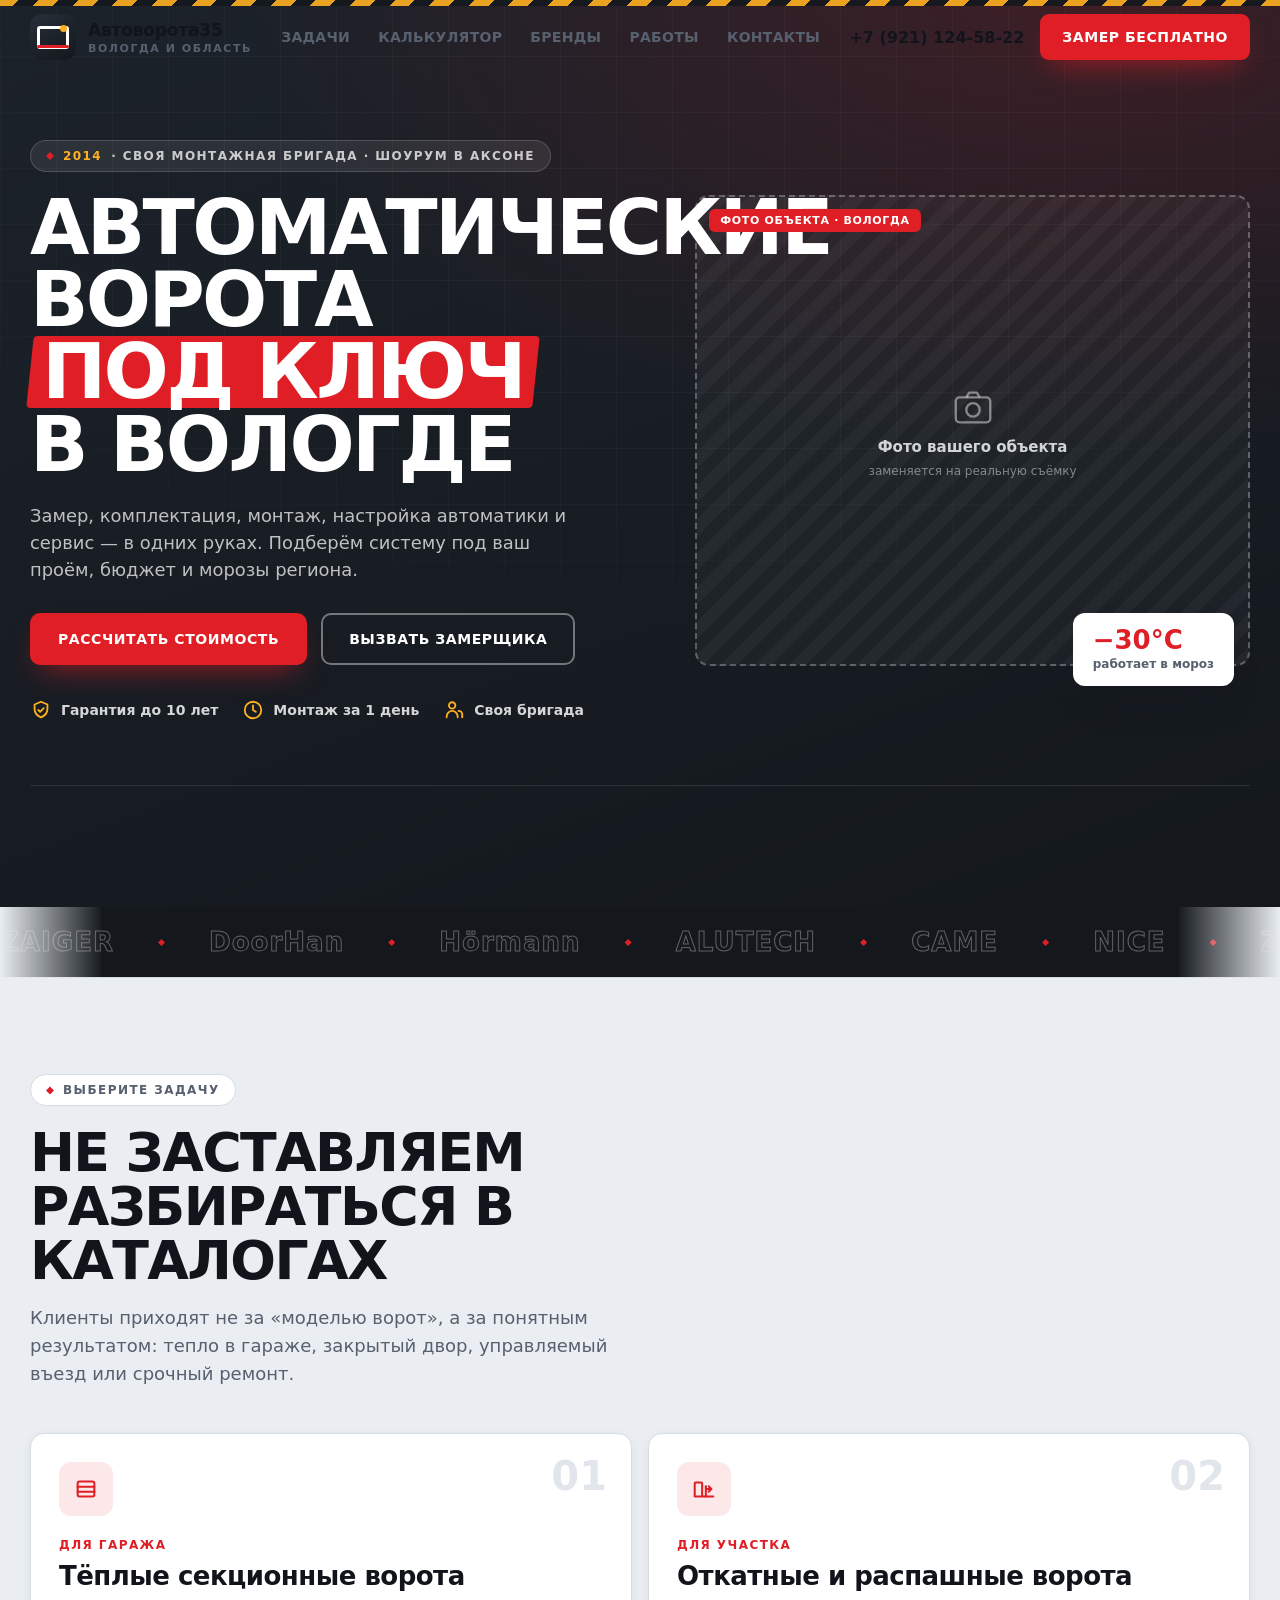
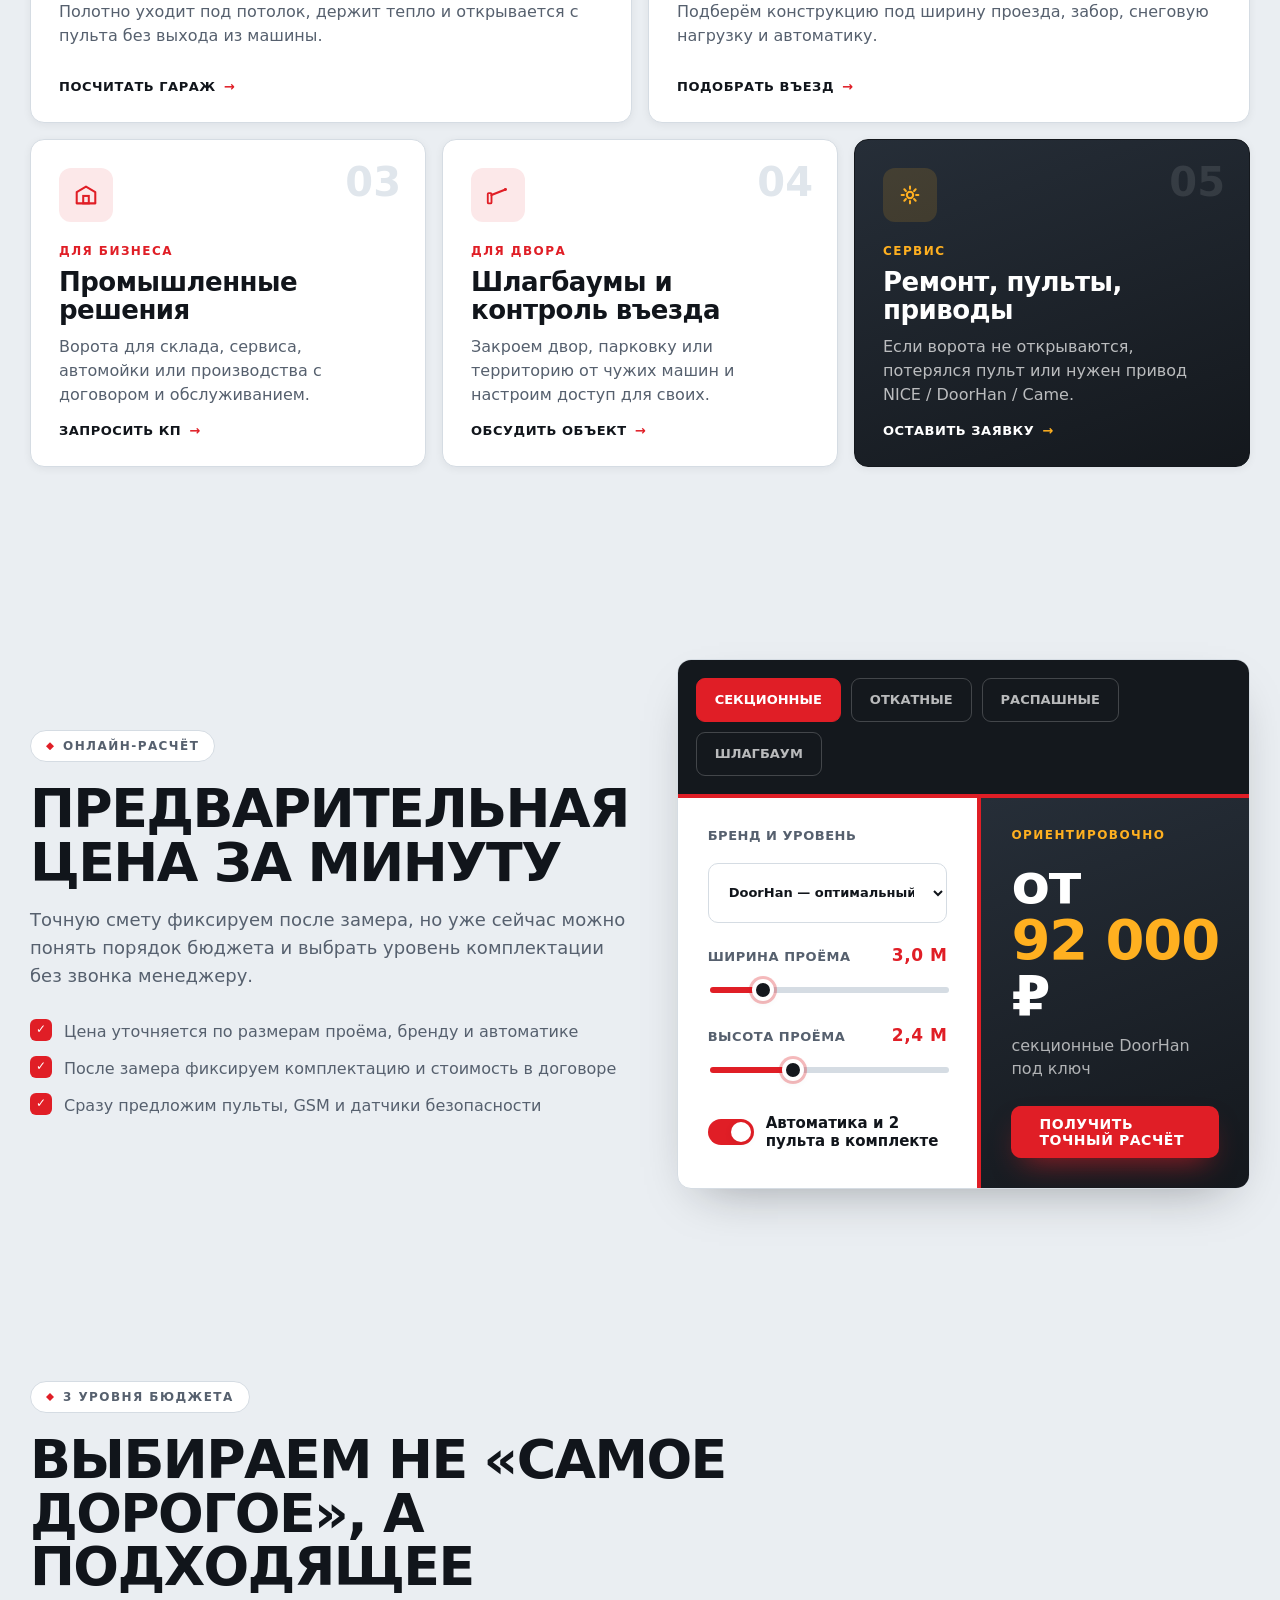
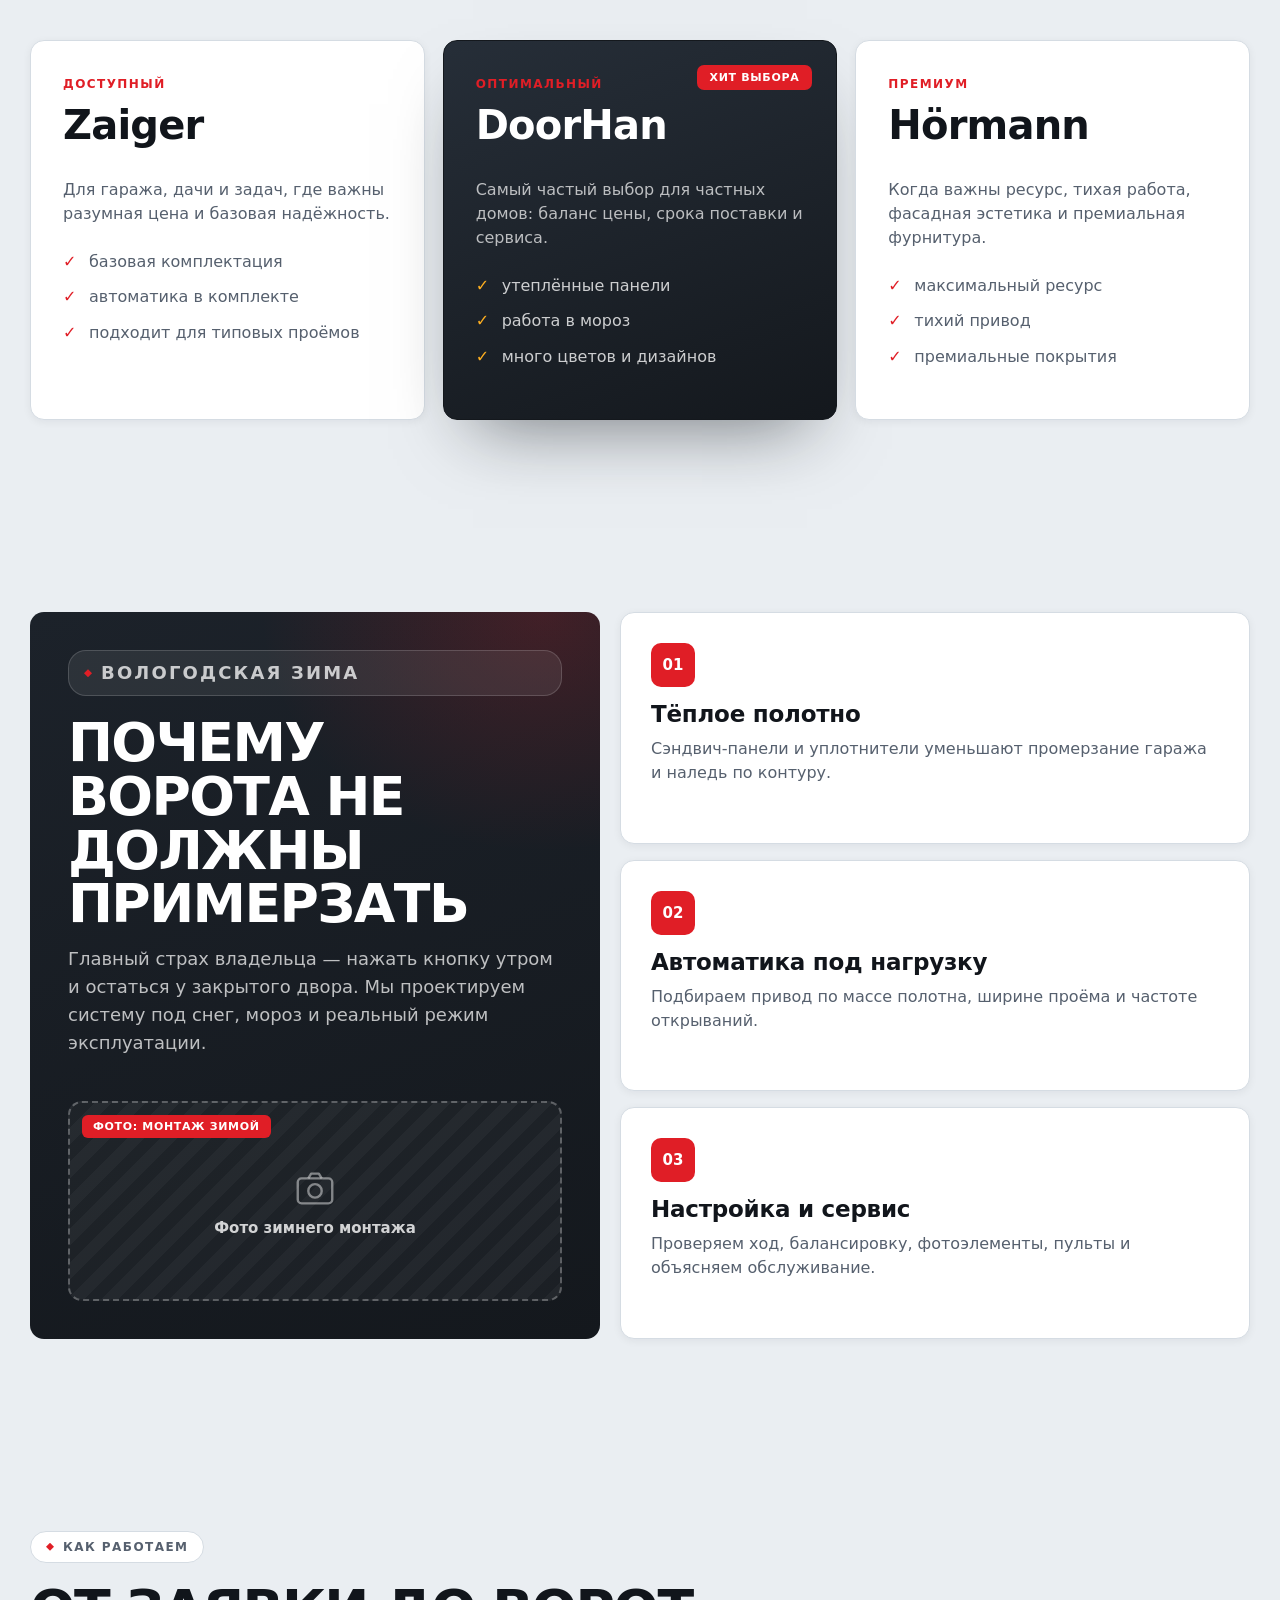
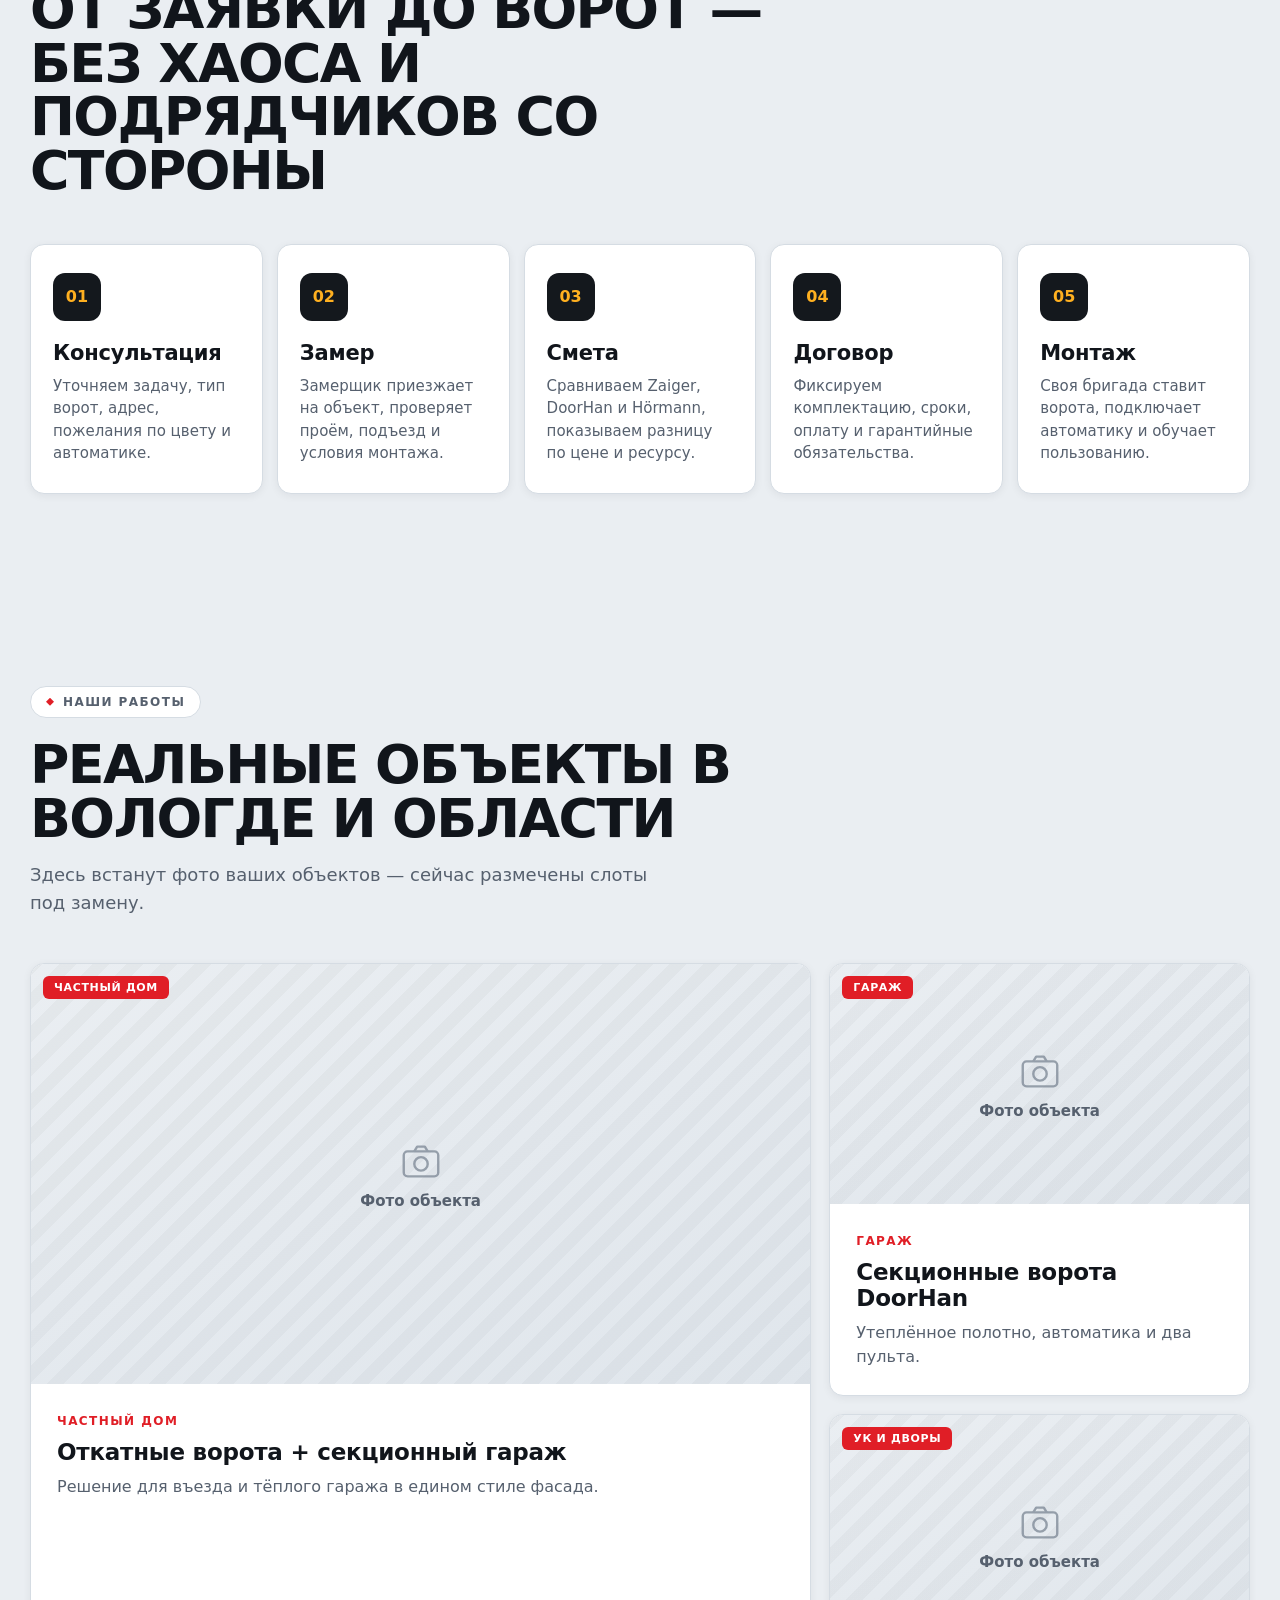
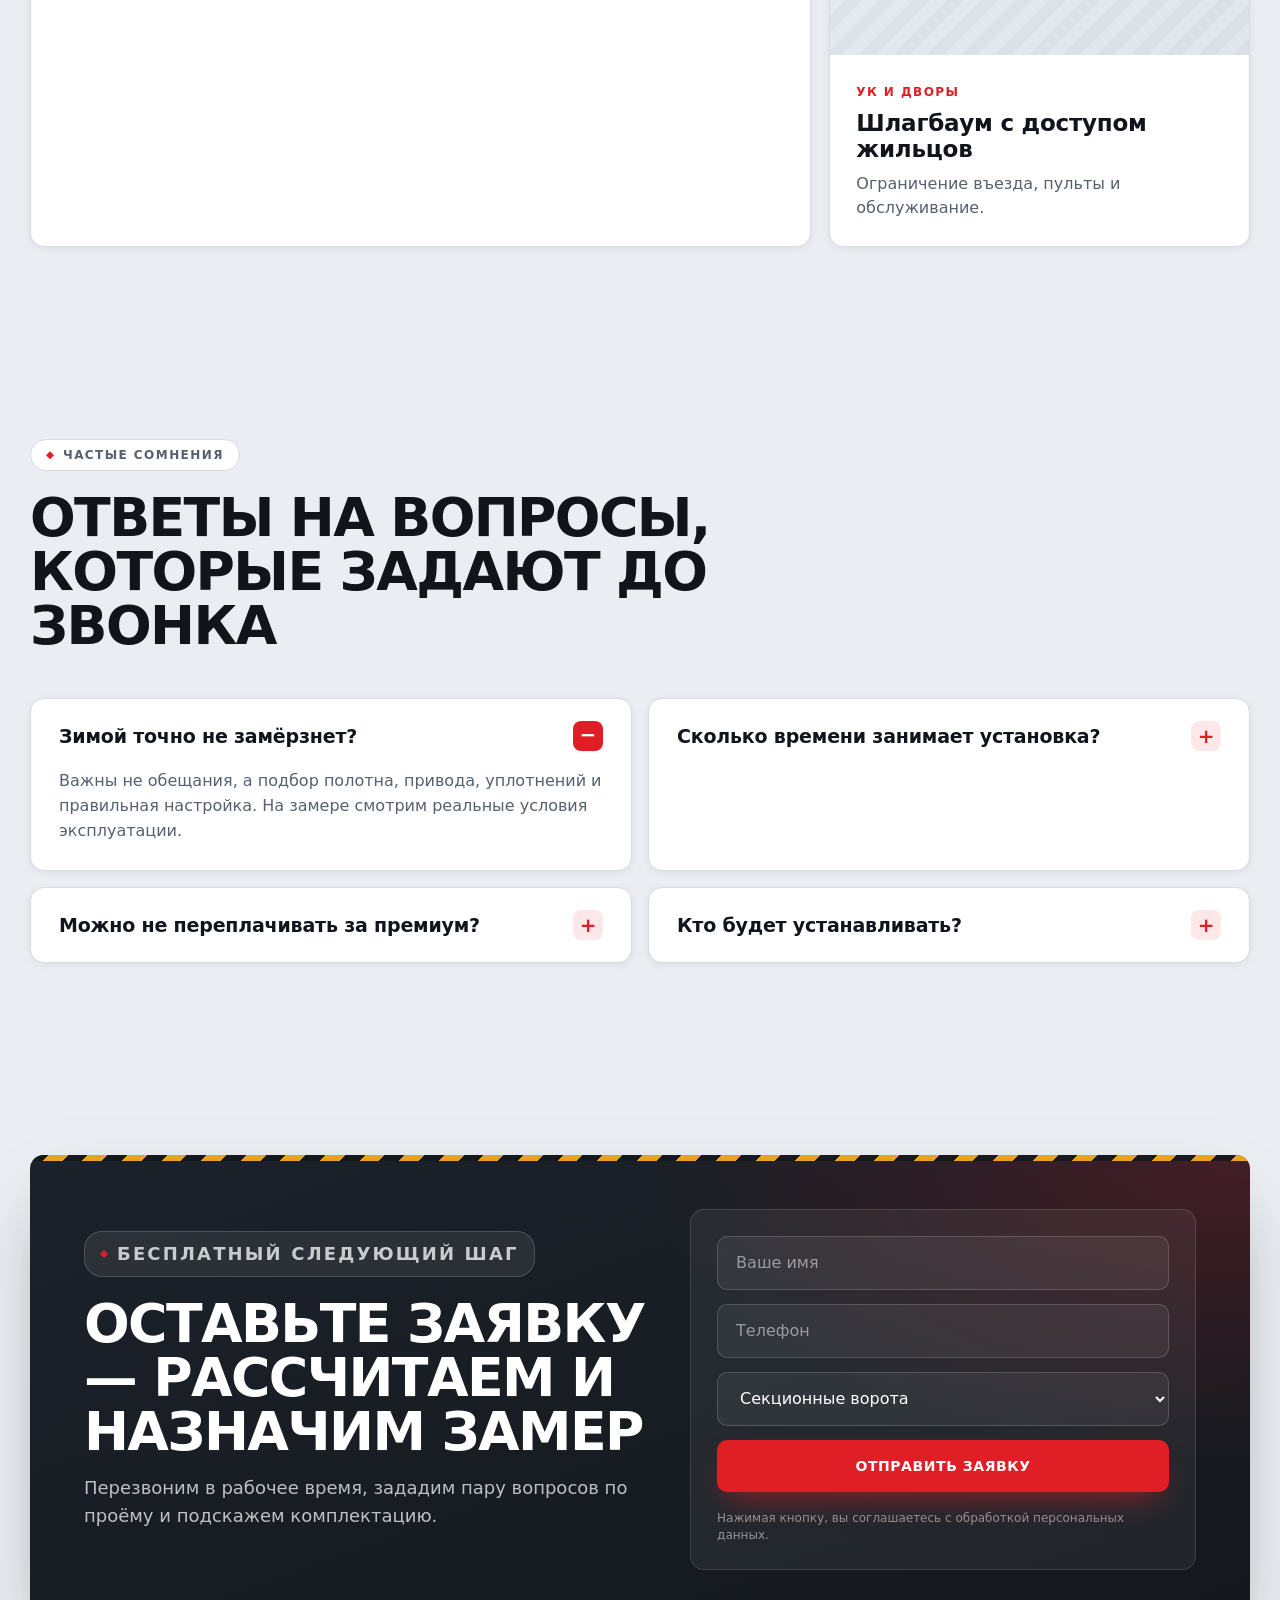
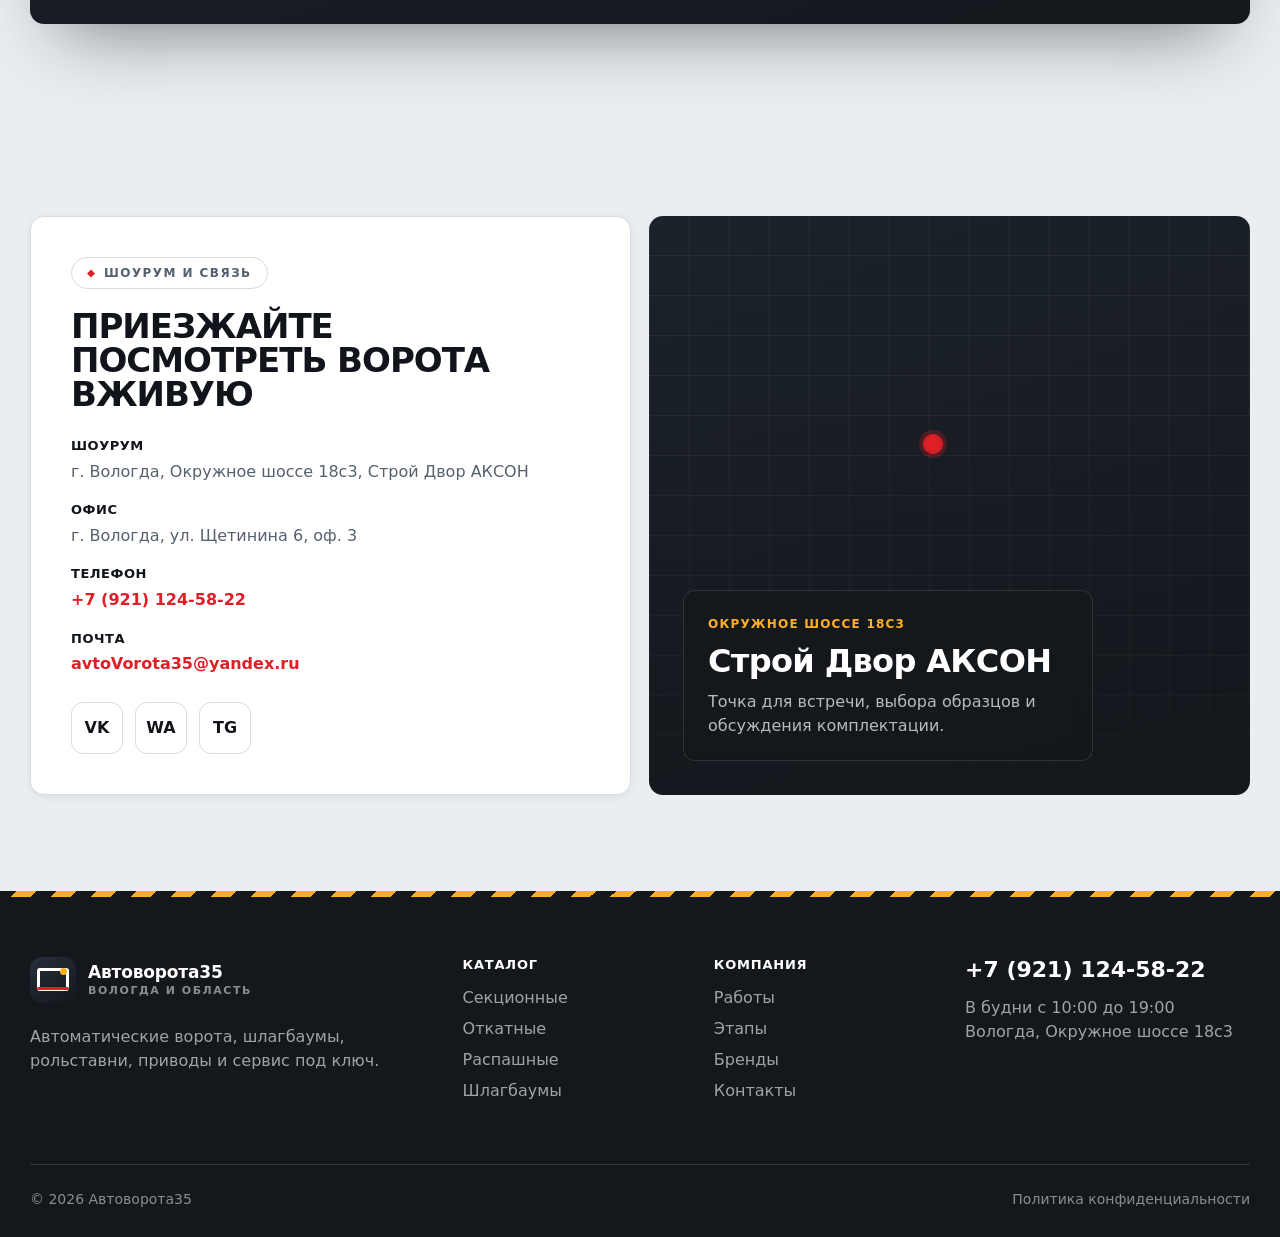
==== commit 39b57258: "Redesign landing: industrial steel/graphite contrast theme Rebuild per competitor analysis of the ga" ====
--- a/index.html
+++ b/index.html
@@ -10,19 +10,14 @@
     />
     <link
       rel="icon"
-      href="data:image/svg+xml,%3Csvg xmlns='http://www.w3.org/2000/svg' viewBox='0 0 64 64'%3E%3Crect width='64' height='64' rx='16' fill='%230b0f14'/%3E%3Crect x='14' y='20' width='34' height='22' rx='4' fill='none' stroke='white' stroke-width='5'/%3E%3Cpath d='M12 44h40' stroke='%23ff5a3c' stroke-width='5' stroke-linecap='round'/%3E%3Ccircle cx='47' cy='17' r='5' fill='%23ffcb47'/%3E%3C/svg%3E"
+      href="data:image/svg+xml,%3Csvg xmlns='http://www.w3.org/2000/svg' viewBox='0 0 64 64'%3E%3Crect width='64' height='64' rx='10' fill='%2314181d'/%3E%3Crect x='14' y='20' width='34' height='22' rx='3' fill='none' stroke='white' stroke-width='5'/%3E%3Cpath d='M12 44h40' stroke='%23e01e26' stroke-width='5' stroke-linecap='round'/%3E%3Ccircle cx='47' cy='17' r='5' fill='%23ffb020'/%3E%3C/svg%3E"
     />
     <link rel="stylesheet" href="styles.css" />
   </head>
   <body>
-    <div class="grain" aria-hidden="true"></div>
-    <div class="cursor-glow" aria-hidden="true"></div>
-
     <header class="site-header" id="top" data-header>
       <a class="brand" href="#top" aria-label="Автоворота35">
-        <span class="brand-mark" aria-hidden="true">
-          <span></span>
-        </span>
+        <span class="brand-mark" aria-hidden="true"><span></span></span>
         <span class="brand-text">
           <strong>Автоворота35</strong>
           <small>Вологда и область</small>
@@ -44,90 +39,66 @@
     </header>
 
     <main>
+      <!-- HERO -->
       <section class="hero" id="hero">
-        <div class="aurora" aria-hidden="true">
-          <span class="blob blob-1"></span>
-          <span class="blob blob-2"></span>
-          <span class="blob blob-3"></span>
-        </div>
-        <div class="hero-grid-lines" aria-hidden="true"></div>
-
+        <div class="hero-hazard" aria-hidden="true"></div>
         <div class="hero-inner">
           <div class="hero-copy">
-            <p class="eyebrow reveal"><span class="pulse-dot"></span> Шоурум в АКСОНе · свой монтаж с 2014</p>
+            <p class="kicker light reveal"><b>2014</b> · своя монтажная бригада · шоурум в АКСОНе</p>
             <h1 class="reveal">
-              Автоматические ворота, которые
-              <span class="grad-text">работают зимой</span>
-              без сюрпризов
+              Автоматические<br />ворота <span class="mark">под&nbsp;ключ</span><br />в Вологде
             </h1>
             <p class="lead reveal">
-              Подберём систему под ваш проём, бюджет и морозы Вологды:
-              замер, комплектация, монтаж, настройка автоматики и сервис в одних руках.
+              Замер, комплектация, монтаж, настройка автоматики и сервис — в одних руках.
+              Подберём систему под ваш проём, бюджет и морозы региона.
             </p>
             <div class="hero-actions reveal">
               <a class="btn btn-primary magnetic" href="#calculator"><span>Рассчитать стоимость</span></a>
-              <a class="btn btn-ghost magnetic" href="#request"><span>Вызвать замерщика</span></a>
-            </div>
-
-            <div class="hero-stats reveal">
-              <article>
-                <strong data-count="10" data-suffix="+">0</strong>
-                <span>лет в Вологде</span>
-              </article>
-              <article>
-                <strong data-count="4.9" data-decimals="1">0</strong>
-                <span>на Яндекс.Картах</span>
-              </article>
-              <article>
-                <strong data-count="0" data-prefix="" data-suffix=" ₽">0 ₽</strong>
-                <span>выезд замерщика</span>
-              </article>
-              <article>
-                <strong data-count="1" data-suffix=" день">0</strong>
-                <span>типовой монтаж</span>
-              </article>
-            </div>
-          </div>
-
-          <div class="hero-visual reveal">
-            <div class="gate-scene" data-tilt>
-              <div class="gate-frame">
-                <div class="gate-track"></div>
-                <div class="gate-door">
-                  <span></span><span></span><span></span><span></span>
-                </div>
-                <div class="gate-sensor" aria-hidden="true">
-                  <span class="ring"></span>
-                  <span class="core"></span>
-                </div>
-                <div class="gate-floor"></div>
-              </div>
-              <div class="gate-badge glass">
-                <span class="dot"></span>
-                Автоматика активна
-              </div>
-              <div class="gate-chip glass">
-                <strong>−30°C</strong>
-                <small>работает в мороз</small>
-              </div>
-            </div>
-          </div>
-        </div>
-
-        <div class="hero-marquee" aria-hidden="true">
-          <div class="marquee-track">
-            <span>ZAIGER</span><i>◆</i><span>DoorHan</span><i>◆</i><span>Hörmann</span><i>◆</i>
-            <span>ALUTECH</span><i>◆</i><span>CAME</span><i>◆</i><span>Nice</span><i>◆</i>
-            <span>ZAIGER</span><i>◆</i><span>DoorHan</span><i>◆</i><span>Hörmann</span><i>◆</i>
-            <span>ALUTECH</span><i>◆</i><span>CAME</span><i>◆</i><span>Nice</span><i>◆</i>
-          </div>
-        </div>
-      </section>
-
+              <a class="btn btn-outline magnetic" href="#request"><span>Вызвать замерщика</span></a>
+            </div>
+            <ul class="hero-badges reveal">
+              <li><svg viewBox="0 0 24 24" fill="none"><path d="M12 3l7 3v5c0 4.5-3 7.5-7 9-4-1.5-7-4.5-7-9V6l7-3z" stroke="currentColor" stroke-width="2" stroke-linejoin="round"/><path d="M9 12l2 2 4-4" stroke="currentColor" stroke-width="2" stroke-linecap="round" stroke-linejoin="round"/></svg> Гарантия до 10 лет</li>
+              <li><svg viewBox="0 0 24 24" fill="none"><path d="M3 12a9 9 0 1 0 18 0 9 9 0 0 0-18 0z" stroke="currentColor" stroke-width="2"/><path d="M12 7v5l3 2" stroke="currentColor" stroke-width="2" stroke-linecap="round" stroke-linejoin="round"/></svg> Монтаж за 1 день</li>
+              <li><svg viewBox="0 0 24 24" fill="none"><path d="M4 20v-1a6 6 0 0 1 12 0v1" stroke="currentColor" stroke-width="2" stroke-linecap="round"/><circle cx="10" cy="7" r="3.5" stroke="currentColor" stroke-width="2"/><path d="M17 13a4 4 0 0 1 4 4v3" stroke="currentColor" stroke-width="2" stroke-linecap="round"/></svg> Своя бригада</li>
+            </ul>
+          </div>
+
+          <div class="hero-media reveal">
+            <div class="photo-slot photo-hero" data-label="Фото объекта · Вологда">
+              <svg class="cam" viewBox="0 0 48 48" fill="none" aria-hidden="true"><rect x="6" y="14" width="36" height="26" rx="4" stroke="currentColor" stroke-width="2.5"/><circle cx="24" cy="27" r="7" stroke="currentColor" stroke-width="2.5"/><path d="M17 14l3-5h8l3 5" stroke="currentColor" stroke-width="2.5" stroke-linejoin="round"/></svg>
+              <span>Фото вашего объекта</span>
+              <small>заменяется на реальную съёмку</small>
+            </div>
+            <div class="hero-spec">
+              <b>−30°C</b>
+              <span>работает в мороз</span>
+            </div>
+          </div>
+        </div>
+
+        <div class="hero-stats">
+          <article class="reveal"><strong data-count="10" data-suffix="+">0</strong><span>лет ставим ворота</span></article>
+          <article class="reveal"><strong data-count="4.9" data-decimals="1">0</strong><span>рейтинг на Яндекс.Картах</span></article>
+          <article class="reveal"><strong data-count="0" data-suffix=" ₽">0 ₽</strong><span>выезд замерщика по городу</span></article>
+          <article class="reveal"><strong data-count="500" data-suffix="+">0</strong><span>объектов в регионе</span></article>
+        </div>
+      </section>
+
+      <!-- BRAND MARQUEE -->
+      <div class="brand-strip" aria-label="Бренды и автоматика">
+        <div class="brand-track">
+          <span>ZAIGER</span><i></i><span>DoorHan</span><i></i><span>Hörmann</span><i></i>
+          <span>ALUTECH</span><i></i><span>CAME</span><i></i><span>NICE</span><i></i>
+          <span>ZAIGER</span><i></i><span>DoorHan</span><i></i><span>Hörmann</span><i></i>
+          <span>ALUTECH</span><i></i><span>CAME</span><i></i><span>NICE</span><i></i>
+        </div>
+      </div>
+
+      <!-- TASKS -->
       <section class="section tasks" id="tasks">
         <div class="section-head reveal">
-          <p class="section-kicker">Выберите задачу</p>
-          <h2>Не заставляем разбираться <span class="grad-text">в каталогах</span></h2>
+          <p class="kicker">Выберите задачу</p>
+          <h2>Не заставляем разбираться в каталогах</h2>
           <p class="section-sub">
             Клиенты приходят не за «моделью ворот», а за понятным результатом:
             тепло в гараже, закрытый двор, управляемый въезд или срочный ремонт.
@@ -135,74 +106,41 @@
         </div>
 
         <div class="task-grid">
-          <article class="task-card glass-card reveal" data-tilt>
-            <span class="task-icon" aria-hidden="true">
-              <svg viewBox="0 0 28 28" fill="none" xmlns="http://www.w3.org/2000/svg">
-                <rect x="5" y="6" width="18" height="16" rx="2.5" stroke="currentColor" stroke-width="2.2" />
-                <path d="M5 11.5H23M5 17H23" stroke="currentColor" stroke-width="2.2" stroke-linecap="round" />
-              </svg>
-            </span>
+          <article class="task-card reveal">
+            <span class="task-num">01</span>
+            <span class="task-icon" aria-hidden="true"><svg viewBox="0 0 28 28" fill="none"><rect x="5" y="6" width="18" height="16" rx="2" stroke="currentColor" stroke-width="2.2"/><path d="M5 11.5H23M5 17H23" stroke="currentColor" stroke-width="2.2" stroke-linecap="round"/></svg></span>
             <small>Для гаража</small>
             <h3>Тёплые секционные ворота</h3>
             <p>Полотно уходит под потолок, держит тепло и открывается с пульта без выхода из машины.</p>
             <a class="card-link" href="#calculator">Посчитать гараж <i>→</i></a>
           </article>
-
-          <article class="task-card glass-card reveal" data-tilt>
-            <span class="task-icon" aria-hidden="true">
-              <svg viewBox="0 0 28 28" fill="none" xmlns="http://www.w3.org/2000/svg">
-                <path d="M4 22V8a1 1 0 0 1 1-1h6a1 1 0 0 1 1 1v14" stroke="currentColor" stroke-width="2.2" stroke-linejoin="round" />
-                <path d="M16 22V11" stroke="currentColor" stroke-width="2.2" stroke-linecap="round" />
-                <path d="M16 14h6M19 11l3 3-3 3" stroke="currentColor" stroke-width="2.2" stroke-linecap="round" stroke-linejoin="round" />
-                <path d="M4 22h20" stroke="currentColor" stroke-width="2.2" stroke-linecap="round" />
-              </svg>
-            </span>
+          <article class="task-card reveal">
+            <span class="task-num">02</span>
+            <span class="task-icon" aria-hidden="true"><svg viewBox="0 0 28 28" fill="none"><path d="M4 22V8a1 1 0 0 1 1-1h6a1 1 0 0 1 1 1v14" stroke="currentColor" stroke-width="2.2" stroke-linejoin="round"/><path d="M16 22V11" stroke="currentColor" stroke-width="2.2" stroke-linecap="round"/><path d="M16 14h6M19 11l3 3-3 3" stroke="currentColor" stroke-width="2.2" stroke-linecap="round" stroke-linejoin="round"/><path d="M4 22h20" stroke="currentColor" stroke-width="2.2" stroke-linecap="round"/></svg></span>
             <small>Для участка</small>
             <h3>Откатные и распашные ворота</h3>
             <p>Подберём конструкцию под ширину проезда, забор, снеговую нагрузку и автоматику.</p>
             <a class="card-link" href="#calculator">Подобрать въезд <i>→</i></a>
           </article>
-
-          <article class="task-card glass-card reveal" data-tilt>
-            <span class="task-icon" aria-hidden="true">
-              <svg viewBox="0 0 28 28" fill="none" xmlns="http://www.w3.org/2000/svg">
-                <path d="M4 23V11l10-6 10 6v12" stroke="currentColor" stroke-width="2.2" stroke-linejoin="round" />
-                <path d="M4 23h20" stroke="currentColor" stroke-width="2.2" stroke-linecap="round" />
-                <rect x="11" y="15" width="6" height="8" stroke="currentColor" stroke-width="2.2" />
-              </svg>
-            </span>
+          <article class="task-card reveal">
+            <span class="task-num">03</span>
+            <span class="task-icon" aria-hidden="true"><svg viewBox="0 0 28 28" fill="none"><path d="M4 23V11l10-6 10 6v12" stroke="currentColor" stroke-width="2.2" stroke-linejoin="round"/><path d="M4 23h20" stroke="currentColor" stroke-width="2.2" stroke-linecap="round"/><rect x="11" y="15" width="6" height="8" stroke="currentColor" stroke-width="2.2"/></svg></span>
             <small>Для бизнеса</small>
             <h3>Промышленные решения</h3>
             <p>Ворота для склада, сервиса, автомойки или производства с договором и обслуживанием.</p>
             <a class="card-link" href="#request">Запросить КП <i>→</i></a>
           </article>
-
-          <article class="task-card glass-card reveal" data-tilt>
-            <span class="task-icon" aria-hidden="true">
-              <svg viewBox="0 0 28 28" fill="none" xmlns="http://www.w3.org/2000/svg">
-                <rect x="3" y="12" width="4" height="11" rx="1" stroke="currentColor" stroke-width="2" />
-                <path d="M7 14 22 8" stroke="currentColor" stroke-width="2.4" stroke-linecap="round" />
-                <circle cx="22" cy="8" r="1.6" fill="currentColor" />
-              </svg>
-            </span>
+          <article class="task-card reveal">
+            <span class="task-num">04</span>
+            <span class="task-icon" aria-hidden="true"><svg viewBox="0 0 28 28" fill="none"><rect x="3" y="12" width="4" height="11" rx="1" stroke="currentColor" stroke-width="2"/><path d="M7 14 22 8" stroke="currentColor" stroke-width="2.4" stroke-linecap="round"/><circle cx="22" cy="8" r="1.6" fill="currentColor"/></svg></span>
             <small>Для двора</small>
             <h3>Шлагбаумы и контроль въезда</h3>
             <p>Закроем двор, парковку или территорию от чужих машин и настроим доступ для своих.</p>
             <a class="card-link" href="#request">Обсудить объект <i>→</i></a>
           </article>
-
-          <article class="task-card task-featured reveal" data-tilt>
-            <span class="task-icon" aria-hidden="true">
-              <svg viewBox="0 0 28 28" fill="none" xmlns="http://www.w3.org/2000/svg">
-                <circle cx="14" cy="14" r="3.4" stroke="currentColor" stroke-width="2.2" />
-                <path
-                  d="M14 5v2.4M14 20.6V23M23 14h-2.4M7.4 14H5M20.1 7.9l-1.7 1.7M9.6 18.4l-1.7 1.7M20.1 20.1l-1.7-1.7M9.6 9.6 7.9 7.9"
-                  stroke="currentColor"
-                  stroke-width="2.2"
-                  stroke-linecap="round"
-                />
-              </svg>
-            </span>
+          <article class="task-card task-accent reveal">
+            <span class="task-num">05</span>
+            <span class="task-icon" aria-hidden="true"><svg viewBox="0 0 28 28" fill="none"><circle cx="14" cy="14" r="3.4" stroke="currentColor" stroke-width="2.2"/><path d="M14 5v2.4M14 20.6V23M23 14h-2.4M7.4 14H5M20.1 7.9l-1.7 1.7M9.6 18.4l-1.7 1.7M20.1 20.1l-1.7-1.7M9.6 9.6 7.9 7.9" stroke="currentColor" stroke-width="2.2" stroke-linecap="round"/></svg></span>
             <small>Сервис</small>
             <h3>Ремонт, пульты, приводы</h3>
             <p>Если ворота не открываются, потерялся пульт или нужен привод NICE / DoorHan / Came.</p>
@@ -211,11 +149,12 @@
         </div>
       </section>
 
+      <!-- CALCULATOR -->
       <section class="section calc-section" id="calculator">
         <div class="calc-layout">
           <div class="calc-copy reveal">
-            <p class="section-kicker">Онлайн-расчёт</p>
-            <h2>Предварительная цена <span class="grad-text">за минуту</span></h2>
+            <p class="kicker">Онлайн-расчёт</p>
+            <h2>Предварительная цена за минуту</h2>
             <p class="section-sub">
               Точную смету фиксируем после замера, но уже сейчас можно понять порядок бюджета
               и выбрать уровень комплектации без звонка менеджеру.
@@ -223,18 +162,17 @@
             <ul class="check-list">
               <li>Цена уточняется по размерам проёма, бренду и автоматике</li>
               <li>После замера фиксируем комплектацию и стоимость в договоре</li>
-              <li>Сразу предложим дополнительные пульты, GSM и датчики безопасности</li>
+              <li>Сразу предложим пульты, GSM и датчики безопасности</li>
             </ul>
           </div>
 
-          <div class="calculator-card glass-card reveal">
+          <div class="calculator-card reveal">
             <div class="calc-tabs" data-calc-group="type">
               <button class="chip active" type="button" data-price="92000" data-label="секционные">Секционные</button>
               <button class="chip" type="button" data-price="118000" data-label="откатные">Откатные</button>
               <button class="chip" type="button" data-price="76000" data-label="распашные">Распашные</button>
               <button class="chip" type="button" data-price="86000" data-label="шлагбаум">Шлагбаум</button>
             </div>
-
             <div class="calc-body">
               <div class="calc-controls">
                 <label>
@@ -259,7 +197,6 @@
                   <span class="toggle-text">Автоматика и 2 пульта в комплекте</span>
                 </label>
               </div>
-
               <aside class="calc-result">
                 <small>Ориентировочно</small>
                 <strong>от <span id="calcPrice">92 000</span> ₽</strong>
@@ -271,190 +208,138 @@
         </div>
       </section>
 
+      <!-- SYSTEMS -->
       <section class="section systems" id="systems">
         <div class="section-head reveal">
-          <p class="section-kicker">3 уровня бюджета</p>
-          <h2>Выбираем не «самое дорогое», <span class="grad-text">а подходящее</span></h2>
-        </div>
-
+          <p class="kicker">3 уровня бюджета</p>
+          <h2>Выбираем не «самое дорогое», а подходящее</h2>
+        </div>
         <div class="system-grid">
-          <article class="system-card glass-card reveal" data-tilt>
-            <div class="system-top">
-              <span class="tier">Доступный</span>
-              <strong>Zaiger</strong>
-            </div>
+          <article class="system-card reveal">
+            <div class="system-top"><span class="tier">Доступный</span><strong>Zaiger</strong></div>
             <p>Для гаража, дачи и задач, где важны разумная цена и базовая надёжность.</p>
-            <ul>
-              <li>базовая комплектация</li>
-              <li>автоматика в комплекте</li>
-              <li>подходит для типовых проёмов</li>
-            </ul>
-          </article>
-
-          <article class="system-card featured reveal" data-tilt>
+            <ul><li>базовая комплектация</li><li>автоматика в комплекте</li><li>подходит для типовых проёмов</li></ul>
+          </article>
+          <article class="system-card featured reveal">
             <div class="featured-badge">Хит выбора</div>
-            <div class="system-top">
-              <span class="tier">Оптимальный</span>
-              <strong>DoorHan</strong>
-            </div>
+            <div class="system-top"><span class="tier">Оптимальный</span><strong>DoorHan</strong></div>
             <p>Самый частый выбор для частных домов: баланс цены, срока поставки и сервиса.</p>
-            <ul>
-              <li>утеплённые панели</li>
-              <li>работа в мороз</li>
-              <li>много цветов и дизайнов</li>
-            </ul>
-          </article>
-
-          <article class="system-card glass-card reveal" data-tilt>
-            <div class="system-top">
-              <span class="tier">Премиум</span>
-              <strong>Hörmann</strong>
-            </div>
+            <ul><li>утеплённые панели</li><li>работа в мороз</li><li>много цветов и дизайнов</li></ul>
+          </article>
+          <article class="system-card reveal">
+            <div class="system-top"><span class="tier">Премиум</span><strong>Hörmann</strong></div>
             <p>Когда важны ресурс, тихая работа, фасадная эстетика и премиальная фурнитура.</p>
-            <ul>
-              <li>максимальный ресурс</li>
-              <li>тихий привод</li>
-              <li>премиальные покрытия</li>
-            </ul>
-          </article>
-        </div>
-      </section>
-
+            <ul><li>максимальный ресурс</li><li>тихий привод</li><li>премиальные покрытия</li></ul>
+          </article>
+        </div>
+      </section>
+
+      <!-- WINTER -->
       <section class="section winter-proof">
         <div class="winter-layout">
           <div class="winter-card reveal">
-            <div class="winter-glow" aria-hidden="true"></div>
-            <p class="section-kicker">Вологодская зима</p>
+            <p class="kicker light">Вологодская зима</p>
             <h2>Почему ворота не должны примерзать</h2>
             <p>
               Главный страх владельца — нажать кнопку утром и остаться у закрытого двора.
               Мы проектируем систему под снег, мороз и реальный режим эксплуатации.
             </p>
+            <div class="photo-slot photo-winter" data-label="Фото: монтаж зимой">
+              <svg class="cam" viewBox="0 0 48 48" fill="none" aria-hidden="true"><rect x="6" y="14" width="36" height="26" rx="4" stroke="currentColor" stroke-width="2.5"/><circle cx="24" cy="27" r="7" stroke="currentColor" stroke-width="2.5"/><path d="M17 14l3-5h8l3 5" stroke="currentColor" stroke-width="2.5" stroke-linejoin="round"/></svg>
+              <span>Фото зимнего монтажа</span>
+            </div>
           </div>
           <div class="proof-grid">
-            <article class="proof-item glass-card reveal">
-              <b>01</b>
-              <h3>Тёплое полотно</h3>
-              <p>Сэндвич-панели и уплотнители уменьшают промерзание гаража и наледь по контуру.</p>
-            </article>
-            <article class="proof-item glass-card reveal">
-              <b>02</b>
-              <h3>Автоматика под нагрузку</h3>
-              <p>Подбираем привод по массе полотна, ширине проёма и частоте открываний.</p>
-            </article>
-            <article class="proof-item glass-card reveal">
-              <b>03</b>
-              <h3>Настройка и сервис</h3>
-              <p>Проверяем ход, балансировку, фотоэлементы, пульты и объясняем обслуживание.</p>
-            </article>
-          </div>
-        </div>
-      </section>
-
+            <article class="proof-item reveal"><b>01</b><h3>Тёплое полотно</h3><p>Сэндвич-панели и уплотнители уменьшают промерзание гаража и наледь по контуру.</p></article>
+            <article class="proof-item reveal"><b>02</b><h3>Автоматика под нагрузку</h3><p>Подбираем привод по массе полотна, ширине проёма и частоте открываний.</p></article>
+            <article class="proof-item reveal"><b>03</b><h3>Настройка и сервис</h3><p>Проверяем ход, балансировку, фотоэлементы, пульты и объясняем обслуживание.</p></article>
+          </div>
+        </div>
+      </section>
+
+      <!-- PROCESS -->
       <section class="section process" id="process">
         <div class="section-head reveal">
-          <p class="section-kicker">Как работаем</p>
-          <h2>От заявки до ворот — <span class="grad-text">без хаоса</span></h2>
-        </div>
-
+          <p class="kicker">Как работаем</p>
+          <h2>От заявки до ворот — без хаоса и подрядчиков со стороны</h2>
+        </div>
         <div class="timeline">
-          <article class="glass-card reveal"><span>01</span><h3>Консультация</h3><p>Уточняем задачу, тип ворот, адрес, пожелания по цвету и автоматике.</p></article>
-          <article class="glass-card reveal"><span>02</span><h3>Замер</h3><p>Замерщик приезжает на объект, проверяет проём, подъезд и условия монтажа.</p></article>
-          <article class="glass-card reveal"><span>03</span><h3>Смета</h3><p>Сравниваем Zaiger, DoorHan и Hörmann, показываем разницу по цене и ресурсу.</p></article>
-          <article class="glass-card reveal"><span>04</span><h3>Договор</h3><p>Фиксируем комплектацию, сроки, оплату и гарантийные обязательства.</p></article>
-          <article class="glass-card reveal"><span>05</span><h3>Монтаж</h3><p>Своя бригада устанавливает ворота, подключает автоматику и обучает пользованию.</p></article>
-        </div>
-      </section>
-
-      <section class="section trust">
-        <div class="trust-layout">
-          <div class="trust-copy reveal">
-            <p class="section-kicker">Почему нам доверяют</p>
-            <h2>Местная команда, которую можно найти <span class="grad-text">после монтажа</span></h2>
-            <p>
-              Мы не исчезаем после установки: есть шоурум, сервис, гарантия и понятные контакты.
-              Можно приехать в Строй Двор АКСОН, посмотреть образцы и обсудить комплектацию вживую.
-            </p>
-          </div>
-          <div class="trust-grid">
-            <article class="glass-card reveal"><strong>4,9</strong><span>на Яндекс.Картах</span></article>
-            <article class="glass-card reveal"><strong>10+</strong><span>лет опыта монтажной команды</span></article>
-            <article class="glass-card reveal"><strong>АКСОН</strong><span>шоурум на Окружном шоссе 18с3</span></article>
-            <article class="glass-card reveal"><strong>сервис</strong><span>ремонтируем, настраиваем, обслуживаем</span></article>
-          </div>
-        </div>
-      </section>
-
+          <article class="reveal"><span>01</span><h3>Консультация</h3><p>Уточняем задачу, тип ворот, адрес, пожелания по цвету и автоматике.</p></article>
+          <article class="reveal"><span>02</span><h3>Замер</h3><p>Замерщик приезжает на объект, проверяет проём, подъезд и условия монтажа.</p></article>
+          <article class="reveal"><span>03</span><h3>Смета</h3><p>Сравниваем Zaiger, DoorHan и Hörmann, показываем разницу по цене и ресурсу.</p></article>
+          <article class="reveal"><span>04</span><h3>Договор</h3><p>Фиксируем комплектацию, сроки, оплату и гарантийные обязательства.</p></article>
+          <article class="reveal"><span>05</span><h3>Монтаж</h3><p>Своя бригада ставит ворота, подключает автоматику и обучает пользованию.</p></article>
+        </div>
+      </section>
+
+      <!-- WORKS -->
       <section class="section works" id="works">
         <div class="section-head reveal">
-          <p class="section-kicker">Готовые решения</p>
-          <h2>Показываем не картинки из каталога, <span class="grad-text">а сценарии объектов</span></h2>
+          <p class="kicker">Наши работы</p>
+          <h2>Реальные объекты в Вологде и области</h2>
+          <p class="section-sub">Здесь встанут фото ваших объектов — сейчас размечены слоты под замену.</p>
         </div>
         <div class="works-grid">
-          <article class="work-card work-large reveal" data-tilt>
-            <div class="work-abstract work-abstract-lg" aria-hidden="true"></div>
+          <article class="work-card work-large reveal">
+            <div class="photo-slot" data-label="Частный дом">
+              <svg class="cam" viewBox="0 0 48 48" fill="none" aria-hidden="true"><rect x="6" y="14" width="36" height="26" rx="4" stroke="currentColor" stroke-width="2.5"/><circle cx="24" cy="27" r="7" stroke="currentColor" stroke-width="2.5"/><path d="M17 14l3-5h8l3 5" stroke="currentColor" stroke-width="2.5" stroke-linejoin="round"/></svg>
+              <span>Фото объекта</span>
+            </div>
             <div class="work-body">
               <span>Частный дом</span>
               <h3>Откатные ворота + секционный гараж</h3>
               <p>Решение для въезда и тёплого гаража в едином стиле фасада.</p>
             </div>
           </article>
-          <article class="work-card reveal" data-tilt>
-            <div class="work-abstract blue" aria-hidden="true"></div>
+          <article class="work-card reveal">
+            <div class="photo-slot" data-label="Гараж">
+              <svg class="cam" viewBox="0 0 48 48" fill="none" aria-hidden="true"><rect x="6" y="14" width="36" height="26" rx="4" stroke="currentColor" stroke-width="2.5"/><circle cx="24" cy="27" r="7" stroke="currentColor" stroke-width="2.5"/><path d="M17 14l3-5h8l3 5" stroke="currentColor" stroke-width="2.5" stroke-linejoin="round"/></svg>
+              <span>Фото объекта</span>
+            </div>
             <div class="work-body">
               <span>Гараж</span>
               <h3>Секционные ворота DoorHan</h3>
               <p>Утеплённое полотно, автоматика и два пульта.</p>
             </div>
           </article>
-          <article class="work-card reveal" data-tilt>
-            <div class="work-abstract green" aria-hidden="true"></div>
+          <article class="work-card reveal">
+            <div class="photo-slot" data-label="УК и дворы">
+              <svg class="cam" viewBox="0 0 48 48" fill="none" aria-hidden="true"><rect x="6" y="14" width="36" height="26" rx="4" stroke="currentColor" stroke-width="2.5"/><circle cx="24" cy="27" r="7" stroke="currentColor" stroke-width="2.5"/><path d="M17 14l3-5h8l3 5" stroke="currentColor" stroke-width="2.5" stroke-linejoin="round"/></svg>
+              <span>Фото объекта</span>
+            </div>
             <div class="work-body">
               <span>УК и дворы</span>
               <h3>Шлагбаум с доступом жильцов</h3>
-              <p>Ограничение въезда, пульты и последующее обслуживание.</p>
-            </div>
-          </article>
-        </div>
-      </section>
-
+              <p>Ограничение въезда, пульты и обслуживание.</p>
+            </div>
+          </article>
+        </div>
+      </section>
+
+      <!-- OBJECTIONS -->
       <section class="section objections">
         <div class="section-head reveal">
-          <p class="section-kicker">Частые сомнения</p>
-          <h2>Ответы на вопросы, <span class="grad-text">которые задают до звонка</span></h2>
+          <p class="kicker">Частые сомнения</p>
+          <h2>Ответы на вопросы, которые задают до звонка</h2>
         </div>
         <div class="objection-grid">
-          <details open class="glass-card reveal">
-            <summary>Зимой точно не замёрзнет?</summary>
-            <p>Для этого важны не обещания, а подбор полотна, привода, уплотнений и правильная настройка. На замере смотрим реальные условия эксплуатации.</p>
-          </details>
-          <details class="glass-card reveal">
-            <summary>Сколько времени занимает установка?</summary>
-            <p>Типовой монтаж на объекте обычно занимает один день. Общий срок зависит от выбранного бренда, размеров и готовности проёма.</p>
-          </details>
-          <details class="glass-card reveal">
-            <summary>Можно не переплачивать за премиум?</summary>
-            <p>Да. Для этого и сравниваем три уровня: Zaiger, DoorHan и Hörmann. Показываем, где экономия разумна, а где лучше не упрощать.</p>
-          </details>
-          <details class="glass-card reveal">
-            <summary>Кто будет устанавливать?</summary>
-            <p>Монтаж выполняет собственная бригада. Компания отвечает и за подбор, и за установку, и за сервис после сдачи объекта.</p>
-          </details>
-        </div>
-      </section>
-
+          <details open class="reveal"><summary>Зимой точно не замёрзнет?</summary><p>Важны не обещания, а подбор полотна, привода, уплотнений и правильная настройка. На замере смотрим реальные условия эксплуатации.</p></details>
+          <details class="reveal"><summary>Сколько времени занимает установка?</summary><p>Типовой монтаж обычно занимает один день. Общий срок зависит от бренда, размеров и готовности проёма.</p></details>
+          <details class="reveal"><summary>Можно не переплачивать за премиум?</summary><p>Да. Для этого и сравниваем три уровня: Zaiger, DoorHan и Hörmann. Показываем, где экономия разумна, а где лучше не упрощать.</p></details>
+          <details class="reveal"><summary>Кто будет устанавливать?</summary><p>Монтаж выполняет собственная бригада. Компания отвечает за подбор, установку и сервис после сдачи объекта.</p></details>
+        </div>
+      </section>
+
+      <!-- CTA -->
       <section class="section final-cta" id="request">
         <div class="cta-card">
-          <div class="cta-glow" aria-hidden="true"></div>
+          <div class="hero-hazard" aria-hidden="true"></div>
           <div class="final-copy reveal">
-            <p class="section-kicker">Бесплатный следующий шаг</p>
-            <h2>Оставьте заявку — <span class="grad-text">рассчитаем и назначим замер</span></h2>
-            <p>
-              Перезвоним в рабочее время, зададим несколько вопросов по проёму и подскажем,
-              какую комплектацию стоит рассматривать.
-            </p>
-          </div>
-          <form class="lead-form glass reveal">
+            <p class="kicker light">Бесплатный следующий шаг</p>
+            <h2>Оставьте заявку — рассчитаем и назначим замер</h2>
+            <p>Перезвоним в рабочее время, зададим пару вопросов по проёму и подскажем комплектацию.</p>
+          </div>
+          <form class="lead-form reveal">
             <input type="text" name="name" placeholder="Ваше имя" aria-label="Ваше имя" />
             <input type="tel" name="phone" placeholder="Телефон" aria-label="Телефон" />
             <select name="task" aria-label="Что нужно">
@@ -470,36 +355,21 @@
         </div>
       </section>
 
+      <!-- CONTACTS -->
       <section class="section contacts" id="contacts">
         <div class="contacts-layout">
-          <div class="contact-info glass-card reveal">
-            <p class="section-kicker">Шоурум и связь</p>
+          <div class="contact-info reveal">
+            <p class="kicker">Шоурум и связь</p>
             <h2>Приезжайте посмотреть ворота вживую</h2>
-            <address>
-              <strong>Шоурум</strong>
-              г. Вологда, Окружное шоссе 18с3, Строй Двор АКСОН
-            </address>
-            <address>
-              <strong>Офис</strong>
-              г. Вологда, ул. Щетинина 6, оф. 3
-            </address>
-            <address>
-              <strong>Телефон</strong>
-              <a href="tel:+79211245822">+7 (921) 124-58-22</a>
-            </address>
-            <address>
-              <strong>Почта</strong>
-              <a href="mailto:avtoVorota35@yandex.ru">avtoVorota35@yandex.ru</a>
-            </address>
-            <div class="messengers">
-              <a href="#" aria-label="ВКонтакте">VK</a>
-              <a href="#" aria-label="WhatsApp">WA</a>
-              <a href="#" aria-label="Telegram">TG</a>
-            </div>
+            <address><strong>Шоурум</strong>г. Вологда, Окружное шоссе 18с3, Строй Двор АКСОН</address>
+            <address><strong>Офис</strong>г. Вологда, ул. Щетинина 6, оф. 3</address>
+            <address><strong>Телефон</strong><a href="tel:+79211245822">+7 (921) 124-58-22</a></address>
+            <address><strong>Почта</strong><a href="mailto:avtoVorota35@yandex.ru">avtoVorota35@yandex.ru</a></address>
+            <div class="messengers"><a href="#">VK</a><a href="#">WA</a><a href="#">TG</a></div>
           </div>
           <div class="map-card reveal" aria-label="Карта проезда">
             <div class="map-pin" aria-hidden="true"><span></span></div>
-            <div class="map-body glass">
+            <div class="map-body">
               <span>Окружное шоссе 18с3</span>
               <strong>Строй Двор АКСОН</strong>
               <p>Точка для встречи, выбора образцов и обсуждения комплектации.</p>
@@ -514,27 +384,12 @@
         <div class="footer-brand">
           <a class="brand" href="#top" aria-label="Автоворота35">
             <span class="brand-mark" aria-hidden="true"><span></span></span>
-            <span class="brand-text">
-              <strong>Автоворота35</strong>
-              <small>Вологда и область</small>
-            </span>
+            <span class="brand-text"><strong>Автоворота35</strong><small>Вологда и область</small></span>
           </a>
           <p>Автоматические ворота, шлагбаумы, рольставни, приводы и сервис под ключ.</p>
         </div>
-        <nav aria-label="Каталог">
-          <strong>Каталог</strong>
-          <a href="#tasks">Секционные</a>
-          <a href="#tasks">Откатные</a>
-          <a href="#tasks">Распашные</a>
-          <a href="#tasks">Шлагбаумы</a>
-        </nav>
-        <nav aria-label="Компания">
-          <strong>Компания</strong>
-          <a href="#works">Работы</a>
-          <a href="#process">Этапы</a>
-          <a href="#systems">Бренды</a>
-          <a href="#contacts">Контакты</a>
-        </nav>
+        <nav aria-label="Каталог"><strong>Каталог</strong><a href="#tasks">Секционные</a><a href="#tasks">Откатные</a><a href="#tasks">Распашные</a><a href="#tasks">Шлагбаумы</a></nav>
+        <nav aria-label="Компания"><strong>Компания</strong><a href="#works">Работы</a><a href="#process">Этапы</a><a href="#systems">Бренды</a><a href="#contacts">Контакты</a></nav>
         <div class="footer-contact">
           <a class="footer-phone" href="tel:+79211245822">+7 (921) 124-58-22</a>
           <p>В будни с 10:00 до 19:00<br />Вологда, Окружное шоссе 18с3</p>
--- a/styles.css
+++ b/styles.css
@@ -1,155 +1,87 @@
 :root {
-  --bg: #07090d;
-  --bg-2: #0b0f16;
-  --surface: rgba(255, 255, 255, 0.04);
-  --surface-2: rgba(255, 255, 255, 0.06);
-  --stroke: rgba(255, 255, 255, 0.1);
-  --stroke-strong: rgba(255, 255, 255, 0.18);
-  --text: #f4f7fb;
-  --muted: #97a3b6;
-  --muted-2: #6b7789;
-
-  --red: #ff5a3c;
-  --amber: #ffcb47;
-  --blue: #3aa0ff;
-  --violet: #8b6cff;
-  --green: #35d6a4;
-
-  --grad-accent: linear-gradient(120deg, #ff5a3c 0%, #ffcb47 100%);
-  --grad-cool: linear-gradient(120deg, #3aa0ff 0%, #8b6cff 100%);
-  --grad-text: linear-gradient(100deg, #ff8a3c 0%, #ffcb47 45%, #3aa0ff 100%);
-
-  --radius: 22px;
-  --radius-lg: 30px;
+  --paper: #eaeef2;
+  --paper-2: #e0e6ec;
+  --white: #ffffff;
+  --graphite: #14181d;
+  --graphite-2: #1c222a;
+  --graphite-3: #262e38;
+  --ink: #11151b;
+  --steel: #56606e;
+  --steel-2: #7b8694;
+  --line: #d5dce3;
+  --line-dark: rgba(255, 255, 255, 0.1);
+
+  --red: #e01e26;
+  --red-dark: #b8151c;
+  --amber: #ffb020;
+
+  --shadow-sm: 0 2px 8px rgba(17, 21, 27, 0.06);
+  --shadow: 0 20px 50px -24px rgba(17, 21, 27, 0.4);
+  --shadow-lg: 0 34px 70px -30px rgba(17, 21, 27, 0.55);
+
+  --radius: 14px;
+  --radius-sm: 10px;
   --ease: cubic-bezier(0.22, 0.61, 0.36, 1);
-  --ease-spring: cubic-bezier(0.34, 1.56, 0.64, 1);
-  --maxw: 1200px;
-
-  --glow-red: 0 24px 70px -18px rgba(255, 90, 60, 0.5);
+  --ease-spring: cubic-bezier(0.34, 1.4, 0.64, 1);
+  --maxw: 1220px;
+
+  --hazard: repeating-linear-gradient(-45deg, var(--amber) 0 14px, #14181d 14px 28px);
+
   font-family: "Inter", "Manrope", "Segoe UI", system-ui, Arial, sans-serif;
 }
 
-* {
-  box-sizing: border-box;
-}
-
-html {
-  scroll-behavior: smooth;
-}
+* { box-sizing: border-box; }
+html { scroll-behavior: smooth; }
 
 body {
   margin: 0;
-  color: var(--text);
-  background: var(--bg);
+  color: var(--ink);
+  background: var(--paper);
+  -webkit-font-smoothing: antialiased;
   overflow-x: hidden;
-  -webkit-font-smoothing: antialiased;
-}
-
-body::before {
-  position: fixed;
-  inset: 0;
-  z-index: -2;
-  content: "";
-  background:
-    radial-gradient(60% 50% at 80% -5%, rgba(255, 90, 60, 0.14), transparent 60%),
-    radial-gradient(50% 45% at 10% 10%, rgba(58, 160, 255, 0.12), transparent 60%),
-    linear-gradient(180deg, var(--bg-2), var(--bg) 40%);
-}
-
-body,
-button,
-input,
-select {
-  font: inherit;
-}
-
-a {
-  color: inherit;
-  text-decoration: none;
-}
-
-button,
-summary,
-select {
-  cursor: pointer;
-}
-
-h1,
-h2,
-h3,
-p {
-  margin-top: 0;
-}
+}
+
+body, button, input, select { font: inherit; }
+a { color: inherit; text-decoration: none; }
+button, summary, select { cursor: pointer; }
+h1, h2, h3, p { margin-top: 0; }
 
 a:focus-visible,
 button:focus-visible,
 input:focus-visible,
 select:focus-visible,
 summary:focus-visible {
-  outline: 2px solid var(--amber);
-  outline-offset: 3px;
-  border-radius: 8px;
-}
-
-/* ---------- global texture + cursor ---------- */
-.grain {
-  position: fixed;
-  inset: 0;
-  z-index: 9998;
-  pointer-events: none;
-  opacity: 0.04;
-  mix-blend-mode: overlay;
-  background-image: url("data:image/svg+xml,%3Csvg xmlns='http://www.w3.org/2000/svg' width='120' height='120'%3E%3Cfilter id='n'%3E%3CfeTurbulence type='fractalNoise' baseFrequency='0.9' numOctaves='2'/%3E%3C/filter%3E%3Crect width='100%25' height='100%25' filter='url(%23n)'/%3E%3C/svg%3E");
-}
-
-.cursor-glow {
-  position: fixed;
-  top: 0;
-  left: 0;
-  z-index: 9997;
-  width: 480px;
-  height: 480px;
-  border-radius: 50%;
-  pointer-events: none;
-  transform: translate3d(-50%, -50%, 0);
-  background: radial-gradient(circle, rgba(255, 120, 70, 0.1), transparent 62%);
-  opacity: 0;
-  transition: opacity 0.4s ease;
+  outline: 3px solid var(--red);
+  outline-offset: 2px;
 }
 
 /* ---------- header ---------- */
 .site-header {
   position: fixed;
   z-index: 100;
-  top: 16px;
-  left: 50%;
+  top: 0;
+  left: 0;
   display: grid;
   grid-template-columns: auto 1fr auto;
   align-items: center;
   gap: 28px;
-  width: min(var(--maxw), calc(100% - 32px));
-  padding: 11px 12px 11px 18px;
-  border: 1px solid var(--stroke);
-  border-radius: 999px;
-  background: rgba(10, 14, 20, 0.55);
-  box-shadow: 0 20px 50px rgba(0, 0, 0, 0.4);
-  backdrop-filter: blur(20px) saturate(140%);
-  transform: translateX(-50%);
-  transition: background 0.3s ease, border-color 0.3s ease, top 0.3s ease, box-shadow 0.3s ease;
+  width: 100%;
+  padding: 14px max(20px, calc((100% - var(--maxw)) / 2));
+  border-bottom: 1px solid transparent;
+  background: transparent;
+  transition: background 0.3s ease, border-color 0.3s ease, box-shadow 0.3s ease, padding 0.3s ease;
 }
 
 .site-header[data-scrolled] {
-  top: 10px;
-  background: rgba(9, 12, 18, 0.82);
-  border-color: var(--stroke-strong);
-}
-
-.brand {
-  display: inline-flex;
-  align-items: center;
-  gap: 12px;
-  min-width: max-content;
-}
+  padding-top: 10px;
+  padding-bottom: 10px;
+  border-color: var(--line);
+  background: rgba(255, 255, 255, 0.9);
+  box-shadow: var(--shadow-sm);
+  backdrop-filter: blur(12px);
+}
+
+.brand { display: inline-flex; align-items: center; gap: 12px; min-width: max-content; }
 
 .brand-mark {
   position: relative;
@@ -157,1819 +89,658 @@
   place-items: center;
   width: 46px;
   height: 46px;
-  border-radius: 14px;
-  background: linear-gradient(145deg, #141a24, #0a0e15);
-  box-shadow: inset 0 0 0 1px var(--stroke-strong), 0 8px 20px rgba(0, 0, 0, 0.4);
+  border-radius: 12px;
+  background: linear-gradient(150deg, var(--graphite-3), var(--graphite));
 }
 
 .brand-mark::before,
 .brand-mark::after,
+.brand-mark span { position: absolute; content: ""; }
+
+.brand-mark::before {
+  width: 26px; height: 17px;
+  border: 3px solid #fff; border-radius: 3px;
+}
+.brand-mark::after {
+  width: 32px; height: 3px; border-radius: 2px;
+  background: var(--red); transform: translateY(9px);
+}
 .brand-mark span {
-  position: absolute;
-  content: "";
-}
-
-.brand-mark::before {
-  width: 26px;
-  height: 17px;
-  border: 3px solid #fff;
-  border-radius: 4px;
-}
-
-.brand-mark::after {
-  width: 32px;
-  height: 3px;
-  border-radius: 2px;
-  background: var(--red);
-  box-shadow: 0 0 12px var(--red);
-  transform: translateY(9px);
-}
-
-.brand-mark span {
-  right: 9px;
-  top: 11px;
-  width: 8px;
-  height: 8px;
-  border-radius: 50%;
+  right: 9px; top: 11px;
+  width: 7px; height: 7px; border-radius: 50%;
   background: var(--amber);
-  box-shadow: 0 0 10px var(--amber);
-}
-
-.brand-text strong,
+}
+
+.brand-text strong, .brand-text small { display: block; }
+.brand-text strong { font-size: 17px; font-weight: 900; letter-spacing: -0.01em; }
 .brand-text small {
-  display: block;
-}
-
-.brand-text strong {
-  font-size: 17px;
-  font-weight: 800;
-  letter-spacing: -0.01em;
-}
-
-.brand-text small {
-  margin-top: 2px;
-  color: var(--muted);
-  font-size: 11px;
-  font-weight: 700;
-  letter-spacing: 0.14em;
-  text-transform: uppercase;
+  margin-top: 2px; color: var(--steel);
+  font-size: 11px; font-weight: 800; letter-spacing: 0.14em; text-transform: uppercase;
 }
 
 .main-nav {
-  display: flex;
-  justify-content: center;
-  gap: clamp(14px, 2.4vw, 30px);
-  color: var(--muted);
-  font-size: 14px;
-  font-weight: 700;
-}
-
-.main-nav a {
+  display: flex; justify-content: center;
+  gap: clamp(14px, 2.2vw, 30px);
+  color: var(--steel);
+  font-size: 14px; font-weight: 800; letter-spacing: 0.02em; text-transform: uppercase;
+}
+.main-nav a { position: relative; padding: 6px 0; transition: color 0.2s ease; }
+.main-nav a::after {
+  position: absolute; left: 0; bottom: 0; width: 0; height: 3px;
+  background: var(--red); content: ""; transition: width 0.25s var(--ease);
+}
+.main-nav a:hover { color: var(--ink); }
+.main-nav a:hover::after { width: 100%; }
+
+.header-actions { display: flex; align-items: center; gap: 16px; white-space: nowrap; }
+.phone { font-size: 16px; font-weight: 900; transition: color 0.2s ease; }
+.phone:hover { color: var(--red); }
+
+/* ---------- buttons ---------- */
+.btn, .header-button {
   position: relative;
-  padding: 6px 2px;
-  transition: color 0.2s ease;
-}
-
-.main-nav a::after {
-  position: absolute;
-  left: 0;
-  bottom: 0;
-  width: 0;
-  height: 2px;
-  border-radius: 2px;
-  background: var(--grad-accent);
-  content: "";
-  transition: width 0.28s var(--ease);
-}
-
-.main-nav a:hover {
-  color: var(--text);
-}
-
-.main-nav a:hover::after {
-  width: 100%;
-}
-
-.header-actions {
-  display: flex;
-  align-items: center;
-  gap: 14px;
-  white-space: nowrap;
-}
-
-.phone {
-  font-size: 16px;
-  font-weight: 800;
-  transition: color 0.2s ease;
-}
-
-.phone:hover {
-  color: var(--amber);
-}
-
-/* ---------- buttons ---------- */
-.btn,
-.header-button {
-  position: relative;
-  display: inline-flex;
-  align-items: center;
-  justify-content: center;
-  min-height: 50px;
-  padding: 0 24px;
-  border: 1px solid transparent;
-  border-radius: 999px;
-  font-size: 14px;
-  font-weight: 800;
-  letter-spacing: 0.01em;
-  text-align: center;
-  overflow: hidden;
-  transition: transform 0.25s var(--ease), box-shadow 0.25s ease, border-color 0.25s ease;
-}
-
-.btn span,
-.header-button span {
-  position: relative;
-  z-index: 2;
-}
-
-.btn-primary,
-.header-button {
-  color: #1a0d08;
-  background: var(--grad-accent);
-  box-shadow: var(--glow-red);
-}
-
-.btn-primary::before,
-.header-button::before {
-  position: absolute;
-  inset: 0;
-  z-index: 1;
-  content: "";
-  background: linear-gradient(120deg, #ffcb47, #ff5a3c);
-  opacity: 0;
-  transition: opacity 0.3s ease;
-}
-
-.btn-primary:hover,
-.header-button:hover {
-  transform: translateY(-3px);
-  box-shadow: 0 30px 70px -16px rgba(255, 90, 60, 0.7);
-}
-
-.btn-primary:hover::before,
-.header-button:hover::before {
-  opacity: 1;
-}
-
-.btn-ghost {
-  color: var(--text);
-  border-color: var(--stroke-strong);
-  background: var(--surface);
-  backdrop-filter: blur(8px);
-}
-
-.btn-ghost:hover {
-  transform: translateY(-3px);
-  border-color: rgba(255, 255, 255, 0.4);
-  background: var(--surface-2);
-}
-
-.header-button {
-  min-height: 46px;
-  padding: 0 20px;
-  font-size: 13px;
-}
+  display: inline-flex; align-items: center; justify-content: center;
+  min-height: 52px; padding: 0 26px;
+  border: 2px solid transparent; border-radius: var(--radius-sm);
+  font-size: 14px; font-weight: 900; letter-spacing: 0.04em; text-transform: uppercase;
+  transition: transform 0.2s var(--ease), background 0.2s ease, border-color 0.2s ease, box-shadow 0.2s ease, color 0.2s ease;
+}
+.btn span, .header-button span { position: relative; z-index: 2; }
+
+.btn-primary, .header-button {
+  color: #fff; background: var(--red);
+  box-shadow: 0 14px 30px -12px rgba(224, 30, 38, 0.7);
+}
+.btn-primary:hover, .header-button:hover {
+  transform: translateY(-2px); background: var(--red-dark);
+  box-shadow: 0 20px 40px -14px rgba(224, 30, 38, 0.8);
+}
+.header-button { min-height: 46px; padding: 0 20px; border-radius: 9px; }
+
+.btn-outline {
+  color: var(--ink); border-color: var(--ink); background: transparent;
+}
+.btn-outline:hover { transform: translateY(-2px); background: var(--ink); color: #fff; }
+
+.hero .btn-outline { color: #fff; border-color: rgba(255, 255, 255, 0.4); }
+.hero .btn-outline:hover { background: #fff; color: var(--graphite); border-color: #fff; }
+
+/* ---------- kicker ---------- */
+.kicker {
+  display: inline-flex; align-items: center; gap: 9px;
+  max-width: 100%; flex-wrap: wrap;
+  margin: 0 0 20px; padding: 8px 15px;
+  border-radius: 18px; border: 1px solid var(--line);
+  background: var(--white);
+  color: var(--steel);
+  font-size: 12px; font-weight: 900; letter-spacing: 0.12em; text-transform: uppercase;
+}
+.kicker::before {
+  width: 8px; height: 8px; content: ""; background: var(--red);
+  clip-path: polygon(50% 0, 100% 50%, 50% 100%, 0 50%);
+}
+.kicker b { color: var(--ink); }
+.kicker.light {
+  border-color: rgba(255, 255, 255, 0.16);
+  background: rgba(255, 255, 255, 0.08);
+  color: rgba(255, 255, 255, 0.75);
+}
+.kicker.light b { color: var(--amber); }
 
 /* ---------- hero ---------- */
 .hero {
   position: relative;
-  padding: 170px 0 0;
+  padding: 140px 0 0;
+  color: #fff;
+  background:
+    radial-gradient(120% 90% at 85% 0%, rgba(224, 30, 38, 0.18), transparent 55%),
+    linear-gradient(160deg, var(--graphite-2), var(--graphite));
   overflow: hidden;
 }
+.hero::before {
+  position: absolute; inset: 0; z-index: 0; content: "";
+  background-image:
+    linear-gradient(rgba(255, 255, 255, 0.035) 1px, transparent 1px),
+    linear-gradient(90deg, rgba(255, 255, 255, 0.035) 1px, transparent 1px);
+  background-size: 56px 56px;
+  mask-image: radial-gradient(90% 70% at 50% 20%, #000 40%, transparent 78%);
+}
+.hero-hazard {
+  position: absolute; top: 0; left: 0; right: 0; height: 6px;
+  background: var(--hazard); opacity: 0.9;
+}
 
 .hero-inner {
+  position: relative; z-index: 2;
+  display: grid; grid-template-columns: 1.05fr 0.95fr;
+  gap: 52px; align-items: center;
+  width: min(var(--maxw), calc(100% - 40px)); margin: 0 auto;
+  padding-bottom: 64px;
+}
+.hero-copy, .hero-media { min-width: 0; }
+
+h1 {
+  margin: 0 0 22px;
+  font-size: clamp(46px, 6vw, 88px); font-weight: 900;
+  line-height: 0.94; letter-spacing: -0.035em; text-transform: uppercase;
+}
+h1 .mark {
+  position: relative; display: inline-block;
+  padding: 0 12px; color: #fff;
+}
+h1 .mark::before {
+  position: absolute; inset: 0; z-index: -1; content: "";
+  background: var(--red); transform: skewX(-6deg);
+  border-radius: 4px;
+}
+
+.lead {
+  max-width: 540px; margin-bottom: 30px;
+  color: rgba(255, 255, 255, 0.72);
+  font-size: clamp(17px, 1.4vw, 20px); line-height: 1.5;
+}
+
+.hero-actions { display: flex; flex-wrap: wrap; gap: 14px; margin-bottom: 34px; }
+
+.hero-badges {
+  display: flex; flex-wrap: wrap; gap: 12px 24px;
+  margin: 0; padding: 0; list-style: none;
+}
+.hero-badges li {
+  display: inline-flex; align-items: center; gap: 9px;
+  color: rgba(255, 255, 255, 0.82); font-size: 14px; font-weight: 700;
+}
+.hero-badges svg { width: 22px; height: 22px; color: var(--amber); }
+
+/* hero media / photo slot */
+.hero-media { position: relative; }
+
+.photo-slot {
   position: relative;
-  z-index: 2;
-  display: grid;
-  grid-template-columns: 1.05fr 0.95fr;
-  gap: 48px;
-  align-items: center;
-  width: min(var(--maxw), calc(100% - 40px));
-  margin: 0 auto;
-  padding-bottom: 70px;
-}
-
-.aurora {
-  position: absolute;
-  inset: -20% -10% 0;
-  z-index: 0;
-  filter: blur(70px);
-  pointer-events: none;
-}
-
-.blob {
-  position: absolute;
-  border-radius: 50%;
-  opacity: 0.5;
-  mix-blend-mode: screen;
-  will-change: transform;
-}
-
-.blob-1 {
-  top: -8%;
-  right: 8%;
-  width: 620px;
-  height: 620px;
-  background: radial-gradient(circle, rgba(255, 90, 60, 0.7), transparent 62%);
-  animation: float1 16s ease-in-out infinite;
-}
-
-.blob-2 {
-  top: 18%;
-  left: -6%;
-  width: 520px;
-  height: 520px;
-  background: radial-gradient(circle, rgba(58, 160, 255, 0.55), transparent 62%);
-  animation: float2 20s ease-in-out infinite;
-}
-
-.blob-3 {
-  bottom: -12%;
-  left: 34%;
-  width: 460px;
-  height: 460px;
-  background: radial-gradient(circle, rgba(139, 108, 255, 0.5), transparent 62%);
-  animation: float3 18s ease-in-out infinite;
-}
-
-@keyframes float1 {
-  0%, 100% { transform: translate(0, 0) scale(1); }
-  50% { transform: translate(-40px, 30px) scale(1.1); }
-}
-@keyframes float2 {
-  0%, 100% { transform: translate(0, 0) scale(1); }
-  50% { transform: translate(50px, -20px) scale(1.08); }
-}
-@keyframes float3 {
-  0%, 100% { transform: translate(0, 0) scale(1); }
-  50% { transform: translate(-30px, -30px) scale(1.12); }
-}
-
-.hero-grid-lines {
-  position: absolute;
-  inset: 0;
-  z-index: 1;
-  pointer-events: none;
-  background-image:
-    linear-gradient(rgba(255, 255, 255, 0.028) 1px, transparent 1px),
-    linear-gradient(90deg, rgba(255, 255, 255, 0.028) 1px, transparent 1px);
-  background-size: 54px 54px;
-  mask-image: radial-gradient(80% 60% at 50% 30%, #000 30%, transparent 75%);
-}
-
-.eyebrow,
-.section-kicker {
-  display: inline-flex;
-  align-items: center;
-  gap: 9px;
-  margin: 0 0 20px;
-  padding: 7px 14px 7px 12px;
-  border: 1px solid var(--stroke);
-  border-radius: 999px;
-  background: var(--surface);
-  color: var(--amber);
-  font-size: 12px;
-  font-weight: 800;
-  letter-spacing: 0.12em;
-  text-transform: uppercase;
-  backdrop-filter: blur(6px);
-}
-
-.section-kicker::before {
-  width: 7px;
-  height: 7px;
-  border-radius: 50%;
-  background: var(--red);
-  box-shadow: 0 0 10px var(--red);
-  content: "";
-}
-
-.pulse-dot {
-  width: 8px;
-  height: 8px;
-  border-radius: 50%;
-  background: var(--green);
-  box-shadow: 0 0 0 0 rgba(53, 214, 164, 0.6);
-  animation: pulse 2s infinite;
-}
-
-@keyframes pulse {
-  0% { box-shadow: 0 0 0 0 rgba(53, 214, 164, 0.55); }
-  70% { box-shadow: 0 0 0 9px rgba(53, 214, 164, 0); }
-  100% { box-shadow: 0 0 0 0 rgba(53, 214, 164, 0); }
-}
-
-h1 {
-  margin-bottom: 24px;
-  font-size: clamp(44px, 5.6vw, 78px);
-  font-weight: 800;
-  line-height: 0.98;
-  letter-spacing: -0.035em;
-}
-
-.grad-text {
-  background: var(--grad-text);
-  -webkit-background-clip: text;
-  background-clip: text;
-  -webkit-text-fill-color: transparent;
-  color: transparent;
-}
-
-.lead {
-  max-width: 560px;
-  margin-bottom: 32px;
-  color: var(--muted);
-  font-size: clamp(17px, 1.4vw, 20px);
-  line-height: 1.5;
-}
-
-.hero-actions {
-  display: flex;
-  flex-wrap: wrap;
-  gap: 14px;
-  margin-bottom: 44px;
-}
-
+  display: grid; place-content: center; justify-items: center;
+  gap: 8px; text-align: center;
+  min-height: 200px;
+  border: 2px dashed rgba(255, 255, 255, 0.28);
+  border-radius: var(--radius);
+  color: rgba(255, 255, 255, 0.6);
+  background:
+    repeating-linear-gradient(-45deg, rgba(255, 255, 255, 0.03) 0 12px, transparent 12px 24px),
+    rgba(255, 255, 255, 0.03);
+  overflow: hidden;
+}
+.photo-slot::after {
+  position: absolute; top: 12px; left: 12px; z-index: 2;
+  padding: 5px 11px; border-radius: 6px;
+  background: var(--red); color: #fff;
+  content: attr(data-label);
+  font-size: 11px; font-weight: 900; letter-spacing: 0.06em; text-transform: uppercase;
+}
+.photo-slot .cam { width: 46px; height: 46px; opacity: 0.75; }
+.photo-slot span { font-size: 15px; font-weight: 800; color: rgba(255, 255, 255, 0.8); }
+.photo-slot small { font-size: 12px; color: rgba(255, 255, 255, 0.45); }
+
+.photo-hero { aspect-ratio: 4 / 3.4; min-height: 340px; }
+
+.hero-spec {
+  position: absolute; right: 16px; bottom: -20px;
+  padding: 14px 20px; border-radius: 12px;
+  background: var(--white); color: var(--ink);
+  box-shadow: var(--shadow);
+}
+.hero-spec b {
+  display: block; font-size: 26px; font-weight: 900; color: var(--red); line-height: 1;
+}
+.hero-spec span { font-size: 12px; font-weight: 700; color: var(--steel); }
+
+/* hero stats */
 .hero-stats {
-  display: grid;
-  grid-template-columns: repeat(4, 1fr);
-  gap: 14px;
-  max-width: 620px;
-}
-
+  position: relative; z-index: 2;
+  display: grid; grid-template-columns: repeat(4, 1fr);
+  width: min(var(--maxw), calc(100% - 40px)); margin: 0 auto;
+  border-top: 1px solid var(--line-dark);
+}
 .hero-stats article {
-  padding: 18px 16px;
-  border: 1px solid var(--stroke);
-  border-radius: 18px;
-  background: var(--surface);
-  backdrop-filter: blur(10px);
-  transition: transform 0.3s var(--ease), border-color 0.3s ease;
-}
-
-.hero-stats article:hover {
-  transform: translateY(-4px);
-  border-color: var(--stroke-strong);
-}
-
+  padding: 26px 22px;
+  border-left: 1px solid var(--line-dark);
+}
+.hero-stats article:first-child { border-left: none; padding-left: 0; }
 .hero-stats strong {
-  display: block;
-  margin-bottom: 6px;
-  font-size: clamp(26px, 3vw, 38px);
-  font-weight: 800;
-  line-height: 1;
-  letter-spacing: -0.02em;
-  background: linear-gradient(180deg, #fff, #c4cede);
-  -webkit-background-clip: text;
-  background-clip: text;
-  -webkit-text-fill-color: transparent;
-}
-
-.hero-stats span {
-  color: var(--muted-2);
-  font-size: 13px;
-  line-height: 1.35;
-}
-
-/* ---------- hero visual: animated gate ---------- */
-.hero-visual {
-  display: grid;
-  place-items: center;
-  perspective: 1400px;
-}
-
-.gate-scene {
-  position: relative;
-  width: min(440px, 92%);
-  aspect-ratio: 1 / 1.02;
-  transform-style: preserve-3d;
-  transition: transform 0.3s var(--ease);
-}
-
-.gate-frame {
-  position: absolute;
-  inset: 0;
-  display: grid;
-  place-items: center;
-  border: 1px solid var(--stroke);
-  border-radius: var(--radius-lg);
-  background:
-    radial-gradient(120% 80% at 50% 0%, rgba(58, 160, 255, 0.12), transparent 60%),
-    linear-gradient(160deg, rgba(255, 255, 255, 0.05), rgba(255, 255, 255, 0.01));
-  box-shadow: inset 0 1px 0 rgba(255, 255, 255, 0.08), 0 40px 90px -30px rgba(0, 0, 0, 0.8);
-  backdrop-filter: blur(6px);
+  display: block; margin-bottom: 6px;
+  font-size: clamp(30px, 3.4vw, 44px); font-weight: 900; line-height: 1; letter-spacing: -0.02em;
+  color: #fff;
+}
+.hero-stats span { color: rgba(255, 255, 255, 0.6); font-size: 13px; line-height: 1.35; }
+
+/* ---------- brand strip ---------- */
+.brand-strip {
+  border-bottom: 1px solid var(--line);
+  background: var(--graphite);
   overflow: hidden;
-}
-
-.gate-track {
-  position: absolute;
-  top: 15%;
-  left: 14%;
-  width: 72%;
-  height: 8px;
-  border-radius: 8px;
-  background: linear-gradient(90deg, transparent, rgba(255, 255, 255, 0.2), transparent);
-}
-
-.gate-door {
-  position: absolute;
-  top: 18%;
-  left: 16%;
-  display: grid;
-  grid-template-rows: repeat(4, 1fr);
-  gap: 6px;
-  width: 68%;
-  height: 60%;
-  border-radius: 10px;
-  overflow: hidden;
-}
-
-.gate-door span {
-  border-radius: 8px;
-  background: linear-gradient(180deg, #26313f, #161d27);
-  box-shadow: inset 0 1px 0 rgba(255, 255, 255, 0.1), inset 0 -2px 6px rgba(0, 0, 0, 0.5);
-  transform-origin: top;
-  animation: doorPanel 6s var(--ease) infinite;
-}
-
-.gate-door span:nth-child(1) { animation-delay: 0s; }
-.gate-door span:nth-child(2) { animation-delay: 0.12s; }
-.gate-door span:nth-child(3) { animation-delay: 0.24s; }
-.gate-door span:nth-child(4) { animation-delay: 0.36s; }
-
-@keyframes doorPanel {
-  0%, 12% { transform: scaleY(1); opacity: 1; }
-  38%, 62% { transform: scaleY(0.06); opacity: 0.35; }
-  88%, 100% { transform: scaleY(1); opacity: 1; }
-}
-
-.gate-sensor {
-  position: absolute;
-  right: 18%;
-  bottom: 22%;
-  display: grid;
-  place-items: center;
-}
-
-.gate-sensor .core {
-  width: 12px;
-  height: 12px;
-  border-radius: 50%;
-  background: var(--amber);
-  box-shadow: 0 0 16px var(--amber);
-}
-
-.gate-sensor .ring {
-  position: absolute;
-  width: 12px;
-  height: 12px;
-  border-radius: 50%;
-  border: 2px solid var(--amber);
-  animation: sensorRing 2.4s ease-out infinite;
-}
-
-@keyframes sensorRing {
-  0% { transform: scale(1); opacity: 0.8; }
-  100% { transform: scale(4.5); opacity: 0; }
-}
-
-.gate-floor {
-  position: absolute;
-  left: 12%;
-  bottom: 14%;
-  width: 76%;
-  height: 10px;
-  border-radius: 10px;
-  background: linear-gradient(90deg, transparent, var(--red), transparent);
-  box-shadow: 0 0 30px rgba(255, 90, 60, 0.6);
-  opacity: 0.85;
-}
-
-.glass {
-  border: 1px solid var(--stroke-strong);
-  background: rgba(16, 20, 28, 0.6);
-  backdrop-filter: blur(16px) saturate(150%);
-}
-
-.gate-badge {
-  position: absolute;
-  top: 6%;
-  left: -6%;
-  display: inline-flex;
-  align-items: center;
-  gap: 9px;
-  padding: 11px 16px;
-  border-radius: 999px;
-  font-size: 13px;
-  font-weight: 700;
-  box-shadow: 0 16px 40px rgba(0, 0, 0, 0.5);
-  animation: floaty 5s ease-in-out infinite;
-}
-
-.gate-badge .dot {
-  width: 9px;
-  height: 9px;
-  border-radius: 50%;
-  background: var(--green);
-  box-shadow: 0 0 12px var(--green);
-}
-
-.gate-chip {
-  position: absolute;
-  right: -7%;
-  bottom: 10%;
-  padding: 14px 18px;
-  border-radius: 16px;
-  box-shadow: 0 16px 40px rgba(0, 0, 0, 0.5);
-  animation: floaty 5.6s ease-in-out infinite reverse;
-}
-
-.gate-chip strong {
-  display: block;
-  font-size: 24px;
-  font-weight: 800;
-  background: var(--grad-cool);
-  -webkit-background-clip: text;
-  background-clip: text;
-  -webkit-text-fill-color: transparent;
-}
-
-.gate-chip small {
-  color: var(--muted);
-  font-size: 12px;
-}
-
-@keyframes floaty {
-  0%, 100% { transform: translateY(0); }
-  50% { transform: translateY(-12px); }
-}
-
-/* ---------- hero marquee ---------- */
-.hero-marquee {
-  position: relative;
-  z-index: 2;
-  padding: 22px 0;
-  border-top: 1px solid var(--stroke);
-  border-bottom: 1px solid var(--stroke);
-  background: rgba(255, 255, 255, 0.015);
-  overflow: hidden;
-  mask-image: linear-gradient(90deg, transparent, #000 12%, #000 88%, transparent);
-}
-
-.marquee-track {
-  display: inline-flex;
-  align-items: center;
-  gap: 40px;
-  white-space: nowrap;
-  animation: marquee 26s linear infinite;
-}
-
-.marquee-track span {
-  font-size: clamp(20px, 2.4vw, 30px);
-  font-weight: 800;
-  letter-spacing: 0.02em;
-  color: transparent;
-  -webkit-text-stroke: 1px rgba(255, 255, 255, 0.28);
-  transition: color 0.3s ease, -webkit-text-stroke-color 0.3s ease;
-}
-
-.hero-marquee:hover .marquee-track span {
-  color: rgba(255, 255, 255, 0.9);
-}
-
-.marquee-track i {
-  color: var(--red);
-  font-style: normal;
-  font-size: 12px;
-}
-
-@keyframes marquee {
-  to { transform: translateX(-50%); }
-}
+  mask-image: linear-gradient(90deg, transparent, #000 8%, #000 92%, transparent);
+}
+.brand-track {
+  display: inline-flex; align-items: center; gap: 44px;
+  padding: 20px 0; white-space: nowrap;
+  animation: marquee 28s linear infinite;
+}
+.brand-track span {
+  font-size: clamp(18px, 2.2vw, 26px); font-weight: 900; letter-spacing: 0.04em;
+  color: transparent; -webkit-text-stroke: 1px rgba(255, 255, 255, 0.32);
+}
+.brand-track i { width: 7px; height: 7px; background: var(--red); clip-path: polygon(50% 0, 100% 50%, 50% 100%, 0 50%); }
+@keyframes marquee { to { transform: translateX(-50%); } }
 
 /* ---------- sections ---------- */
 .section {
   position: relative;
-  width: min(var(--maxw), calc(100% - 40px));
-  margin: 0 auto;
+  width: min(var(--maxw), calc(100% - 40px)); margin: 0 auto;
   padding: 96px 0;
 }
-
-.section-head {
-  max-width: 780px;
-  margin-bottom: 48px;
-}
-
+.section-head { max-width: 760px; margin-bottom: 46px; }
 .section h2 {
-  margin: 0 0 18px;
-  font-size: clamp(34px, 4.4vw, 60px);
-  font-weight: 800;
-  line-height: 1.02;
-  letter-spacing: -0.03em;
-}
-
-.section-sub {
-  max-width: 620px;
-  color: var(--muted);
-  font-size: 18px;
-  line-height: 1.55;
-}
-
-/* ---------- glass cards base ---------- */
-.glass-card {
-  position: relative;
-  border: 1px solid var(--stroke);
-  border-radius: var(--radius);
-  background: var(--surface);
-  backdrop-filter: blur(14px);
-  transition: transform 0.35s var(--ease), border-color 0.35s ease, box-shadow 0.35s ease, background 0.35s ease;
-}
-
-.glass-card::after {
-  position: absolute;
-  inset: 0;
-  border-radius: inherit;
-  padding: 1px;
-  content: "";
-  background: linear-gradient(140deg, rgba(255, 255, 255, 0.22), transparent 40%);
-  -webkit-mask: linear-gradient(#000 0 0) content-box, linear-gradient(#000 0 0);
-  -webkit-mask-composite: xor;
-  mask-composite: exclude;
-  opacity: 0;
-  transition: opacity 0.35s ease;
-  pointer-events: none;
-}
-
-.glass-card:hover {
-  transform: translateY(-6px);
-  border-color: var(--stroke-strong);
-  background: var(--surface-2);
-  box-shadow: 0 30px 70px -30px rgba(0, 0, 0, 0.9);
-}
-
-.glass-card:hover::after {
-  opacity: 1;
-}
+  margin: 0 0 16px;
+  font-size: clamp(32px, 4.2vw, 58px); font-weight: 900;
+  line-height: 1.0; letter-spacing: -0.03em; text-transform: uppercase;
+}
+.section-sub { max-width: 620px; color: var(--steel); font-size: 18px; line-height: 1.55; }
 
 /* ---------- tasks ---------- */
-.task-grid {
-  display: grid;
-  grid-template-columns: repeat(6, 1fr);
-  gap: 16px;
-}
+.task-grid { display: grid; grid-template-columns: repeat(6, 1fr); gap: 16px; }
 
 .task-card {
-  display: flex;
-  grid-column: span 2;
-  flex-direction: column;
-  min-height: 300px;
-  padding: 28px;
-}
-
-.task-card:first-child,
-.task-card:nth-child(2) {
-  grid-column: span 3;
-}
-
-.task-featured {
-  grid-column: span 2;
-  border: 1px solid rgba(255, 90, 60, 0.3);
-  border-radius: var(--radius);
+  position: relative; display: flex; flex-direction: column;
+  grid-column: span 2; min-height: 290px; padding: 28px;
+  border: 1px solid var(--line); border-radius: var(--radius);
+  background: var(--white); box-shadow: var(--shadow-sm);
+  overflow: hidden;
+  transition: transform 0.3s var(--ease), box-shadow 0.3s ease, border-color 0.3s ease;
+}
+.task-card::before {
+  position: absolute; top: 0; left: 0; width: 0; height: 4px;
+  background: var(--red); content: ""; transition: width 0.35s var(--ease);
+}
+.task-card:hover {
+  transform: translateY(-6px); border-color: var(--line);
+  box-shadow: var(--shadow-lg);
+}
+.task-card:hover::before { width: 100%; }
+.task-card:first-child, .task-card:nth-child(2) { grid-column: span 3; }
+
+.task-num {
+  position: absolute; top: 22px; right: 24px;
+  font-size: 40px; font-weight: 900; color: var(--paper-2); line-height: 1;
+}
+.task-accent {
+  color: #fff; border-color: var(--graphite);
+  background: linear-gradient(160deg, var(--graphite-3), var(--graphite));
+}
+.task-accent .task-num { color: rgba(255, 255, 255, 0.1); }
+
+.task-icon {
+  display: grid; place-items: center; width: 54px; height: 54px;
+  margin-bottom: 22px; border-radius: 12px;
+  color: var(--red); background: rgba(224, 30, 38, 0.1);
+  transition: transform 0.3s var(--ease-spring);
+}
+.task-accent .task-icon { color: var(--amber); background: rgba(255, 176, 32, 0.14); }
+.task-card:hover .task-icon { transform: rotate(-6deg) scale(1.06); }
+.task-icon svg { width: 26px; height: 26px; }
+
+.task-card small, .system-top .tier, .work-body span {
+  display: inline-block; color: var(--red);
+  font-size: 12px; font-weight: 900; letter-spacing: 0.12em; text-transform: uppercase;
+}
+.task-accent small { color: var(--amber); }
+
+.task-card h3 {
+  margin: 10px 0 10px; font-size: clamp(21px, 2.1vw, 26px); font-weight: 900;
+  line-height: 1.08; letter-spacing: -0.02em;
+}
+.task-card p { color: var(--steel); line-height: 1.5; }
+.task-accent p { color: rgba(255, 255, 255, 0.7); }
+
+.card-link {
+  display: inline-flex; align-items: center; gap: 8px; margin-top: auto;
+  color: var(--ink); font-weight: 900; text-transform: uppercase; font-size: 13px; letter-spacing: 0.04em;
+  transition: gap 0.25s var(--ease), color 0.25s ease;
+}
+.task-accent .card-link { color: #fff; }
+.card-link i { font-style: normal; color: var(--red); transition: transform 0.25s var(--ease); }
+.task-accent .card-link i { color: var(--amber); }
+.card-link:hover { color: var(--red); }
+.task-accent .card-link:hover { color: var(--amber); }
+.card-link:hover i { transform: translateX(5px); }
+
+/* ---------- calculator ---------- */
+.calc-layout { display: grid; grid-template-columns: 0.85fr 1.15fr; gap: 48px; align-items: center; }
+
+.check-list { display: grid; gap: 14px; margin: 30px 0 0; padding: 0; list-style: none; }
+.check-list li { position: relative; padding-left: 34px; color: var(--steel); line-height: 1.45; }
+.check-list li::before {
+  position: absolute; left: 0; top: -1px;
+  display: grid; place-items: center; width: 22px; height: 22px;
+  border-radius: 6px; background: var(--red); color: #fff;
+  content: "✓"; font-size: 12px; font-weight: 900;
+}
+
+.calculator-card {
+  overflow: hidden; border: 1px solid var(--line); border-radius: var(--radius);
+  background: var(--white); box-shadow: var(--shadow);
+}
+.calc-tabs {
+  display: flex; flex-wrap: wrap; gap: 10px; padding: 18px;
+  background: var(--graphite); border-bottom: 4px solid var(--red);
+}
+.chip {
+  min-height: 44px; padding: 0 18px;
+  border: 1px solid rgba(255, 255, 255, 0.2); border-radius: 9px;
+  color: rgba(255, 255, 255, 0.7); background: transparent;
+  font-size: 13px; font-weight: 900; text-transform: uppercase;
+  transition: color 0.2s ease, border-color 0.2s ease, background 0.2s ease, transform 0.2s ease;
+}
+.chip:hover { color: #fff; border-color: rgba(255, 255, 255, 0.5); transform: translateY(-2px); }
+.chip.active { color: #fff; border-color: var(--red); background: var(--red); }
+
+.calc-body { display: grid; grid-template-columns: 1.05fr 0.95fr; }
+.calc-controls { display: grid; gap: 22px; padding: 30px; }
+
+label { display: grid; gap: 12px; color: var(--steel); font-size: 13px; font-weight: 900; letter-spacing: 0.04em; text-transform: uppercase; }
+.label-row { display: flex; align-items: baseline; justify-content: space-between; gap: 10px; }
+.label-row output { color: var(--red); font-size: 17px; font-weight: 900; }
+
+select {
+  width: 100%; min-height: 52px; padding: 0 16px;
+  border: 1px solid var(--line); border-radius: 10px; color: var(--ink); background: var(--white);
+  transition: border-color 0.2s ease;
+}
+select:hover { border-color: var(--steel-2); }
+
+input[type="range"] {
+  width: 100%; height: 6px; border-radius: 999px;
+  background: linear-gradient(90deg, var(--red), var(--red)) no-repeat, var(--line);
+  background-size: var(--range-fill, 30%) 100%, 100% 100%;
+  appearance: none; -webkit-appearance: none; outline: none; cursor: pointer;
+}
+input[type="range"]::-webkit-slider-thumb {
+  width: 22px; height: 22px; border: 4px solid var(--white); border-radius: 50%;
+  background: var(--graphite); box-shadow: var(--shadow-sm), 0 0 0 3px rgba(224, 30, 38, 0.3);
+  appearance: none; -webkit-appearance: none; transition: transform 0.2s var(--ease-spring);
+}
+input[type="range"]::-webkit-slider-thumb:hover { transform: scale(1.15); }
+input[type="range"]::-moz-range-thumb {
+  width: 18px; height: 18px; border: 4px solid var(--white); border-radius: 50%;
+  background: var(--graphite); box-shadow: 0 0 0 3px rgba(224, 30, 38, 0.3);
+}
+
+.toggle { display: flex; align-items: center; gap: 12px; }
+.toggle input { position: absolute; opacity: 0; pointer-events: none; }
+.switch { position: relative; flex: none; width: 46px; height: 26px; border-radius: 999px; background: var(--line); transition: background 0.25s ease; }
+.switch::after { position: absolute; top: 3px; left: 3px; width: 20px; height: 20px; border-radius: 50%; background: #fff; content: ""; box-shadow: var(--shadow-sm); transition: transform 0.25s var(--ease-spring); }
+.toggle input:checked + .switch { background: var(--red); }
+.toggle input:checked + .switch::after { transform: translateX(20px); }
+.toggle-text { color: var(--ink); font-size: 15px; font-weight: 700; text-transform: none; letter-spacing: 0; }
+
+.calc-result {
+  display: flex; flex-direction: column; padding: 30px;
+  color: #fff; background: linear-gradient(160deg, var(--graphite-3), var(--graphite));
+  border-left: 4px solid var(--red);
+}
+.calc-result small { color: var(--amber); font-size: 12px; font-weight: 900; letter-spacing: 0.12em; text-transform: uppercase; }
+.calc-result strong { margin: 14px 0 10px; font-size: clamp(38px, 4.4vw, 56px); font-weight: 900; line-height: 1; letter-spacing: -0.02em; }
+.calc-result strong span { color: var(--amber); }
+.calc-result p { margin-bottom: 26px; color: rgba(255, 255, 255, 0.66); font-size: 16px; line-height: 1.45; }
+.calc-result .btn { margin-top: auto; }
+
+/* ---------- systems ---------- */
+.system-grid { display: grid; grid-template-columns: repeat(3, 1fr); gap: 18px; }
+.system-card {
+  position: relative; min-height: 380px; padding: 32px;
+  border: 1px solid var(--line); border-radius: var(--radius); background: var(--white);
+  box-shadow: var(--shadow-sm);
+  transition: transform 0.3s var(--ease), box-shadow 0.3s ease;
+}
+.system-card:hover { transform: translateY(-6px); box-shadow: var(--shadow-lg); }
+.system-card.featured {
+  color: #fff; border-color: var(--graphite);
+  background: linear-gradient(160deg, var(--graphite-3), var(--graphite));
+  box-shadow: var(--shadow-lg); transform: translateY(-10px);
+}
+.system-card.featured:hover { transform: translateY(-16px); }
+.featured-badge {
+  position: absolute; top: 24px; right: 24px;
+  padding: 6px 13px; border-radius: 7px; background: var(--red); color: #fff;
+  font-size: 11px; font-weight: 900; letter-spacing: 0.06em; text-transform: uppercase;
+}
+.system-top { margin-bottom: 30px; }
+.system-top strong { display: block; margin-top: 10px; font-size: clamp(30px, 3.2vw, 40px); font-weight: 900; letter-spacing: -0.02em; }
+.system-card p { color: var(--steel); line-height: 1.5; }
+.system-card.featured p { color: rgba(255, 255, 255, 0.7); }
+.system-card ul { display: grid; gap: 12px; margin: 24px 0 0; padding: 0; list-style: none; }
+.system-card li { position: relative; padding-left: 26px; color: var(--steel); line-height: 1.45; }
+.system-card.featured li { color: rgba(255, 255, 255, 0.78); }
+.system-card li::before { position: absolute; left: 0; color: var(--red); content: "✓"; font-weight: 900; }
+.system-card.featured li::before { color: var(--amber); }
+
+/* ---------- winter ---------- */
+.winter-layout { display: grid; grid-template-columns: 0.95fr 1.05fr; gap: 20px; align-items: stretch; }
+.winter-card {
+  position: relative; display: flex; flex-direction: column;
+  padding: 38px; border-radius: var(--radius); color: #fff;
   background:
-    radial-gradient(120% 100% at 100% 0%, rgba(255, 90, 60, 0.22), transparent 55%),
-    linear-gradient(160deg, rgba(255, 90, 60, 0.08), rgba(255, 255, 255, 0.02));
-  backdrop-filter: blur(14px);
-  transition: transform 0.35s var(--ease), box-shadow 0.35s ease;
-}
-
-.task-featured:hover {
-  transform: translateY(-6px);
-  box-shadow: var(--glow-red);
-}
-
-.task-icon {
-  display: grid;
-  place-items: center;
-  width: 54px;
-  height: 54px;
-  margin-bottom: 24px;
-  border-radius: 15px;
-  color: var(--blue);
-  background: rgba(58, 160, 255, 0.12);
-  border: 1px solid rgba(58, 160, 255, 0.2);
-  transition: transform 0.35s var(--ease-spring), color 0.3s ease;
-}
-
-.task-featured .task-icon {
-  color: var(--amber);
-  background: rgba(255, 203, 71, 0.14);
-  border-color: rgba(255, 203, 71, 0.28);
-}
-
-.task-card:hover .task-icon,
-.task-featured:hover .task-icon {
-  transform: rotate(-8deg) scale(1.08);
-}
-
-.task-icon svg {
-  width: 26px;
-  height: 26px;
-}
-
-.task-card small,
-.system-top .tier,
-.work-body span {
-  display: inline-block;
-  color: var(--red);
-  font-size: 12px;
-  font-weight: 800;
-  letter-spacing: 0.12em;
-  text-transform: uppercase;
-}
-
-.task-card h3 {
-  margin: 10px 0 10px;
-  font-size: clamp(22px, 2.2vw, 28px);
-  font-weight: 800;
-  line-height: 1.08;
-  letter-spacing: -0.02em;
-}
-
-.task-card p {
-  color: var(--muted);
-  line-height: 1.5;
-}
-
-.card-link {
-  display: inline-flex;
-  align-items: center;
-  gap: 8px;
-  margin-top: auto;
-  color: var(--text);
-  font-weight: 800;
-  transition: gap 0.25s var(--ease), color 0.25s ease;
-}
-
-.card-link i {
-  font-style: normal;
-  color: var(--red);
-  transition: transform 0.25s var(--ease);
-}
-
-.card-link:hover {
-  color: var(--amber);
-}
-
-.card-link:hover i {
-  transform: translateX(5px);
-}
-
-/* ---------- calculator ---------- */
-.calc-layout {
-  display: grid;
-  grid-template-columns: 0.85fr 1.15fr;
-  gap: 48px;
-  align-items: center;
-}
-
-.check-list {
-  display: grid;
-  gap: 14px;
-  margin: 30px 0 0;
-  padding: 0;
-  list-style: none;
-}
-
-.check-list li {
-  position: relative;
-  padding-left: 34px;
-  color: var(--muted);
-  line-height: 1.45;
-}
-
-.check-list li::before {
-  position: absolute;
-  left: 0;
-  top: -1px;
-  display: grid;
-  place-items: center;
-  width: 22px;
-  height: 22px;
-  border-radius: 50%;
-  background: rgba(53, 214, 164, 0.16);
-  color: var(--green);
-  content: "✓";
-  font-size: 12px;
-  font-weight: 900;
-}
-
-.calculator-card {
+    radial-gradient(90% 60% at 90% 0%, rgba(224, 30, 38, 0.2), transparent 55%),
+    linear-gradient(160deg, var(--graphite-2), var(--graphite));
   overflow: hidden;
-  border-radius: var(--radius-lg);
-}
-
-.calc-tabs {
-  display: flex;
-  flex-wrap: wrap;
-  gap: 10px;
-  padding: 20px;
-  border-bottom: 1px solid var(--stroke);
-  background: rgba(255, 255, 255, 0.02);
-}
-
-.chip {
-  min-height: 44px;
-  padding: 0 18px;
-  border: 1px solid var(--stroke);
-  border-radius: 999px;
-  color: var(--muted);
-  background: transparent;
-  font-size: 13px;
-  font-weight: 800;
-  transition: color 0.2s ease, border-color 0.2s ease, background 0.2s ease, transform 0.2s ease;
-}
-
-.chip:hover {
-  color: var(--text);
-  border-color: var(--stroke-strong);
-  transform: translateY(-2px);
-}
-
-.chip.active {
-  color: #1a0d08;
-  border-color: transparent;
-  background: var(--grad-accent);
-  box-shadow: 0 12px 26px -10px rgba(255, 90, 60, 0.7);
-}
-
-.calc-body {
-  display: grid;
-  grid-template-columns: 1.05fr 0.95fr;
-}
-
-.calc-controls {
-  display: grid;
-  gap: 22px;
-  padding: 30px;
-}
-
-label {
-  display: grid;
-  gap: 12px;
-  color: var(--muted);
-  font-size: 13px;
-  font-weight: 700;
-  letter-spacing: 0.02em;
-}
-
-.label-row {
-  display: flex;
-  align-items: baseline;
-  justify-content: space-between;
-  gap: 10px;
-}
-
-.label-row output {
-  color: var(--amber);
-  font-size: 17px;
-  font-weight: 800;
-}
-
-select {
-  width: 100%;
-  min-height: 52px;
-  padding: 0 16px;
-  border: 1px solid var(--stroke);
-  border-radius: 14px;
-  color: var(--text);
-  background: rgba(255, 255, 255, 0.03);
-  transition: border-color 0.2s ease;
-}
-
-select option {
-  color: #101010;
-}
-
-select:hover {
-  border-color: var(--stroke-strong);
-}
-
-input[type="range"] {
-  width: 100%;
-  height: 6px;
-  border-radius: 999px;
-  background: linear-gradient(90deg, var(--red), var(--amber)) no-repeat,
-    rgba(255, 255, 255, 0.1);
-  background-size: var(--range-fill, 30%) 100%, 100% 100%;
-  appearance: none;
-  -webkit-appearance: none;
-  outline: none;
-  cursor: pointer;
-}
-
-input[type="range"]::-webkit-slider-thumb {
-  width: 22px;
-  height: 22px;
-  border: 3px solid #0b0f16;
-  border-radius: 50%;
-  background: #fff;
-  box-shadow: 0 4px 14px rgba(0, 0, 0, 0.5), 0 0 0 4px rgba(255, 90, 60, 0.25);
-  appearance: none;
-  -webkit-appearance: none;
-  transition: transform 0.2s var(--ease-spring);
-}
-
-input[type="range"]::-webkit-slider-thumb:hover {
-  transform: scale(1.15);
-}
-
-input[type="range"]::-moz-range-thumb {
-  width: 20px;
-  height: 20px;
-  border: 3px solid #0b0f16;
-  border-radius: 50%;
-  background: #fff;
-  box-shadow: 0 4px 14px rgba(0, 0, 0, 0.5), 0 0 0 4px rgba(255, 90, 60, 0.25);
-}
-
-.toggle {
-  display: flex;
-  align-items: center;
-  gap: 12px;
-}
-
-.toggle input {
-  position: absolute;
-  opacity: 0;
-  pointer-events: none;
-}
-
-.switch {
-  position: relative;
-  flex: none;
-  width: 46px;
-  height: 26px;
-  border-radius: 999px;
-  background: rgba(255, 255, 255, 0.12);
-  transition: background 0.25s ease;
-}
-
-.switch::after {
-  position: absolute;
-  top: 3px;
-  left: 3px;
-  width: 20px;
-  height: 20px;
-  border-radius: 50%;
-  background: #fff;
-  content: "";
-  transition: transform 0.25s var(--ease-spring);
-}
-
-.toggle input:checked + .switch {
-  background: var(--grad-accent);
-}
-
-.toggle input:checked + .switch::after {
-  transform: translateX(20px);
-}
-
-.toggle-text {
-  color: var(--text);
-  font-size: 15px;
-  font-weight: 600;
-}
-
-.calc-result {
-  display: flex;
-  flex-direction: column;
-  padding: 30px;
+}
+.winter-card h2 { margin-bottom: 14px; }
+.winter-card > p { color: rgba(255, 255, 255, 0.72); font-size: 18px; line-height: 1.55; }
+.photo-winter { margin-top: 26px; min-height: 200px; flex: 1; }
+
+.proof-grid { display: grid; gap: 16px; }
+.proof-item {
+  padding: 30px; border: 1px solid var(--line); border-radius: var(--radius);
+  background: var(--white); box-shadow: var(--shadow-sm);
+  transition: transform 0.3s var(--ease), box-shadow 0.3s ease;
+}
+.proof-item:hover { transform: translateY(-4px); box-shadow: var(--shadow-lg); }
+.proof-item b {
+  display: inline-grid; place-items: center; width: 44px; height: 44px; margin-bottom: 14px;
+  border-radius: 10px; background: var(--red); color: #fff; font-size: 15px; font-weight: 900;
+}
+.proof-item h3 { margin: 0 0 10px; font-size: 23px; font-weight: 900; letter-spacing: -0.01em; }
+.proof-item p { margin: 0; color: var(--steel); line-height: 1.5; }
+
+/* ---------- process ---------- */
+.timeline { display: grid; grid-template-columns: repeat(5, 1fr); gap: 14px; }
+.timeline article {
+  position: relative; padding: 28px 22px;
+  border: 1px solid var(--line); border-radius: var(--radius); background: var(--white);
+  box-shadow: var(--shadow-sm);
+  transition: transform 0.3s var(--ease), box-shadow 0.3s ease;
+}
+.timeline article:hover { transform: translateY(-4px); box-shadow: var(--shadow-lg); }
+.timeline span {
+  display: inline-grid; place-items: center; width: 48px; height: 48px; margin-bottom: 20px;
+  border-radius: 12px; background: var(--graphite); color: var(--amber);
+  font-size: 16px; font-weight: 900;
+}
+.timeline h3 { margin: 0 0 10px; font-size: 21px; font-weight: 900; letter-spacing: -0.01em; }
+.timeline p { margin: 0; color: var(--steel); font-size: 15px; line-height: 1.5; }
+
+/* ---------- works ---------- */
+.works-grid { display: grid; grid-template-columns: 1.3fr 0.7fr; gap: 18px; }
+.work-card {
+  overflow: hidden; border: 1px solid var(--line); border-radius: var(--radius);
+  background: var(--white); box-shadow: var(--shadow-sm);
+  transition: transform 0.3s var(--ease), box-shadow 0.3s ease;
+}
+.work-card:hover { transform: translateY(-6px); box-shadow: var(--shadow-lg); }
+.work-large { grid-row: span 2; }
+.work-card .photo-slot {
+  border: none; border-radius: 0;
+  min-height: 240px; color: var(--steel-2);
   background:
-    radial-gradient(120% 90% at 100% 0%, rgba(255, 90, 60, 0.28), transparent 55%),
-    linear-gradient(150deg, rgba(58, 160, 255, 0.12), rgba(11, 15, 22, 0.4));
-  border-left: 1px solid var(--stroke);
-}
-
-.calc-result small {
-  color: var(--amber);
-  font-size: 12px;
-  font-weight: 800;
-  letter-spacing: 0.12em;
-  text-transform: uppercase;
-}
-
-.calc-result strong {
-  margin: 14px 0 10px;
-  font-size: clamp(38px, 4.4vw, 58px);
-  font-weight: 800;
-  line-height: 1;
-  letter-spacing: -0.02em;
-}
-
-.calc-result strong span {
-  background: var(--grad-text);
-  -webkit-background-clip: text;
-  background-clip: text;
-  -webkit-text-fill-color: transparent;
-}
-
-.calc-result p {
-  margin-bottom: 26px;
-  color: var(--muted);
-  font-size: 16px;
-  line-height: 1.45;
-}
-
-.calc-result .btn {
-  margin-top: auto;
-}
-
-/* ---------- systems ---------- */
-.system-grid {
-  display: grid;
-  grid-template-columns: repeat(3, 1fr);
-  gap: 18px;
-}
-
-.system-card {
-  position: relative;
-  min-height: 400px;
-  padding: 32px;
-}
-
-.system-card.featured {
-  border: 1px solid rgba(255, 90, 60, 0.35);
-  border-radius: var(--radius);
+    repeating-linear-gradient(-45deg, rgba(17, 21, 27, 0.03) 0 12px, transparent 12px 24px),
+    linear-gradient(160deg, var(--paper), var(--paper-2));
+}
+.work-large .photo-slot { min-height: 420px; }
+.work-card .photo-slot span { color: var(--steel); }
+.work-card .photo-slot .cam { color: var(--steel-2); }
+.work-body { padding: 26px; }
+.work-body h3 { margin: 10px 0 10px; font-size: 23px; font-weight: 900; letter-spacing: -0.01em; }
+.work-body p { margin: 0; color: var(--steel); line-height: 1.5; }
+
+/* ---------- objections ---------- */
+.objection-grid { display: grid; grid-template-columns: repeat(2, 1fr); gap: 16px; }
+details {
+  padding: 0 28px; border: 1px solid var(--line); border-radius: var(--radius);
+  background: var(--white); box-shadow: var(--shadow-sm);
+}
+summary { position: relative; padding: 26px 46px 26px 0; font-size: 19px; font-weight: 900; letter-spacing: -0.01em; list-style: none; }
+summary::-webkit-details-marker { display: none; }
+summary::after {
+  position: absolute; right: 0; top: 50%; transform: translateY(-50%);
+  display: grid; place-items: center; width: 30px; height: 30px; border-radius: 8px;
+  background: rgba(224, 30, 38, 0.1); color: var(--red); content: "+"; font-size: 20px;
+  transition: background 0.25s ease, color 0.25s ease, transform 0.25s var(--ease-spring);
+}
+details[open] summary::after { content: "−"; background: var(--red); color: #fff; transform: translateY(-50%) rotate(180deg); }
+details p { margin: -4px 0 26px; color: var(--steel); line-height: 1.55; }
+
+/* ---------- CTA ---------- */
+.final-cta { padding: 96px 0; }
+.cta-card {
+  position: relative; overflow: hidden;
+  display: grid; grid-template-columns: 1fr 0.9fr; gap: 44px; align-items: center;
+  padding: 54px; border-radius: var(--radius); color: #fff;
   background:
-    radial-gradient(130% 90% at 0% 0%, rgba(255, 90, 60, 0.28), transparent 55%),
-    linear-gradient(160deg, rgba(139, 108, 255, 0.14), rgba(11, 15, 22, 0.5));
-  box-shadow: 0 30px 80px -30px rgba(255, 90, 60, 0.5);
-  transform: translateY(-8px);
-  transition: transform 0.35s var(--ease), box-shadow 0.35s ease;
-}
-
-.system-card.featured:hover {
-  transform: translateY(-16px);
-}
-
-.featured-badge {
-  position: absolute;
-  top: 22px;
-  right: 22px;
-  padding: 6px 13px;
-  border-radius: 999px;
-  background: var(--grad-accent);
-  color: #1a0d08;
-  font-size: 11px;
-  font-weight: 800;
-  letter-spacing: 0.06em;
-  text-transform: uppercase;
-}
-
-.system-top {
-  margin-bottom: 34px;
-}
-
-.system-top strong {
-  display: block;
-  margin-top: 10px;
-  font-size: clamp(30px, 3.2vw, 40px);
-  font-weight: 800;
-  letter-spacing: -0.02em;
-}
-
-.system-card p {
-  color: var(--muted);
-  line-height: 1.5;
-}
-
-.system-card ul {
-  display: grid;
-  gap: 12px;
-  margin: 26px 0 0;
-  padding: 0;
-  list-style: none;
-}
-
-.system-card li {
-  position: relative;
-  padding-left: 26px;
-  color: var(--muted);
-  line-height: 1.45;
-}
-
-.system-card li::before {
-  position: absolute;
-  left: 0;
-  color: var(--green);
-  content: "✓";
-  font-weight: 900;
-}
-
-/* ---------- winter ---------- */
-.winter-layout {
-  display: grid;
-  grid-template-columns: 0.9fr 1.1fr;
-  gap: 20px;
-  align-items: stretch;
-}
-
-.winter-card {
-  position: relative;
-  display: flex;
-  flex-direction: column;
-  justify-content: flex-end;
-  min-height: 460px;
-  padding: 38px;
-  border: 1px solid var(--stroke);
-  border-radius: var(--radius-lg);
+    radial-gradient(90% 120% at 100% 0%, rgba(224, 30, 38, 0.22), transparent 55%),
+    linear-gradient(160deg, var(--graphite-2), var(--graphite));
+  box-shadow: var(--shadow-lg);
+}
+.final-copy { position: relative; }
+.final-copy p { color: rgba(255, 255, 255, 0.72); font-size: 18px; line-height: 1.55; }
+
+.lead-form {
+  position: relative; display: grid; gap: 14px; padding: 26px;
+  border-radius: var(--radius); background: rgba(255, 255, 255, 0.06);
+  border: 1px solid rgba(255, 255, 255, 0.12);
+}
+.lead-form input, .lead-form select {
+  min-height: 54px; padding: 0 18px;
+  border: 1px solid rgba(255, 255, 255, 0.16); border-radius: 10px;
+  color: #fff; background: rgba(255, 255, 255, 0.06);
+  transition: border-color 0.2s ease, background 0.2s ease;
+}
+.lead-form select option { color: var(--ink); }
+.lead-form input::placeholder { color: rgba(255, 255, 255, 0.5); }
+.lead-form input:hover, .lead-form select:hover,
+.lead-form input:focus, .lead-form select:focus {
+  border-color: rgba(255, 255, 255, 0.4); background: rgba(255, 255, 255, 0.1);
+}
+.form-note { margin: 4px 0 0; color: rgba(255, 255, 255, 0.5); font-size: 12px; line-height: 1.4; }
+
+/* ---------- contacts ---------- */
+.contacts-layout { display: grid; grid-template-columns: 1fr 1fr; gap: 18px; align-items: stretch; }
+.contact-info { padding: 40px; border: 1px solid var(--line); border-radius: var(--radius); background: var(--white); box-shadow: var(--shadow-sm); }
+.contact-info h2 { margin-bottom: 26px; font-size: clamp(24px, 3vw, 34px); }
+address { display: grid; gap: 4px; margin: 0 0 18px; color: var(--steel); font-style: normal; line-height: 1.45; }
+address strong { color: var(--ink); font-size: 13px; letter-spacing: 0.04em; text-transform: uppercase; }
+address a { color: var(--red); font-weight: 800; transition: color 0.2s ease; }
+address a:hover { color: var(--red-dark); }
+.messengers { display: flex; gap: 12px; margin-top: 26px; }
+.messengers a {
+  display: grid; place-items: center; width: 52px; height: 52px; border-radius: 12px;
+  border: 1px solid var(--line); background: var(--white); font-weight: 900;
+  transition: transform 0.25s var(--ease-spring), background 0.25s ease, color 0.25s ease, border-color 0.25s ease;
+}
+.messengers a:hover { transform: translateY(-4px); background: var(--red); color: #fff; border-color: var(--red); }
+
+.map-card {
+  position: relative; display: flex; align-items: flex-end; overflow: hidden;
+  min-height: 460px; padding: 34px; border-radius: var(--radius);
   background:
-    radial-gradient(90% 60% at 50% 100%, rgba(58, 160, 255, 0.2), transparent 60%),
-    linear-gradient(160deg, rgba(139, 108, 255, 0.16), rgba(7, 9, 13, 0.9));
-  overflow: hidden;
-}
-
-.winter-glow {
-  position: absolute;
-  top: -30%;
-  left: 50%;
-  width: 120%;
-  height: 70%;
-  transform: translateX(-50%);
-  background: radial-gradient(circle, rgba(58, 160, 255, 0.35), transparent 60%);
-  filter: blur(50px);
-}
-
-.winter-card .section-kicker {
-  position: relative;
-}
-
-.winter-card h2 {
-  position: relative;
-  margin-bottom: 16px;
-}
-
-.winter-card p {
-  position: relative;
-  color: var(--muted);
-  font-size: 18px;
-  line-height: 1.55;
-}
-
-.proof-grid {
-  display: grid;
-  gap: 16px;
-}
-
-.proof-item {
-  padding: 30px;
-}
-
-.proof-item b {
-  display: inline-block;
-  margin-bottom: 12px;
-  font-size: 14px;
-  font-weight: 800;
-  letter-spacing: 0.1em;
-  background: var(--grad-accent);
-  -webkit-background-clip: text;
-  background-clip: text;
-  -webkit-text-fill-color: transparent;
-}
-
-.proof-item h3 {
-  margin: 0 0 10px;
-  font-size: 24px;
-  font-weight: 800;
-  letter-spacing: -0.01em;
-}
-
-.proof-item p {
-  margin: 0;
-  color: var(--muted);
-  line-height: 1.5;
-}
-
-/* ---------- process timeline ---------- */
-.timeline {
-  display: grid;
-  grid-template-columns: repeat(5, 1fr);
-  gap: 14px;
-}
-
-.timeline article {
-  padding: 28px 24px;
-}
-
-.timeline span {
-  display: inline-grid;
-  place-items: center;
-  width: 46px;
-  height: 46px;
-  margin-bottom: 22px;
-  border-radius: 14px;
-  background: rgba(255, 90, 60, 0.12);
-  border: 1px solid rgba(255, 90, 60, 0.24);
-  color: var(--amber);
-  font-size: 15px;
-  font-weight: 800;
-}
-
-.timeline h3 {
-  margin: 0 0 10px;
-  font-size: 22px;
-  font-weight: 800;
-  letter-spacing: -0.01em;
-}
-
-.timeline p {
-  margin: 0;
-  color: var(--muted);
-  font-size: 15px;
-  line-height: 1.5;
-}
-
-/* ---------- trust ---------- */
-.trust-layout {
-  display: grid;
-  grid-template-columns: 1fr 1fr;
-  gap: 48px;
-  align-items: center;
-}
-
-.trust-grid {
-  display: grid;
-  grid-template-columns: repeat(2, 1fr);
-  gap: 16px;
-}
-
-.trust-grid article {
-  padding: 30px;
-}
-
-.trust-grid strong {
-  display: block;
-  margin-bottom: 14px;
-  font-size: clamp(30px, 3.4vw, 44px);
-  font-weight: 800;
-  line-height: 1;
-  letter-spacing: -0.02em;
-  background: linear-gradient(180deg, #fff, #b7c2d4);
-  -webkit-background-clip: text;
-  background-clip: text;
-  -webkit-text-fill-color: transparent;
-}
-
-.trust-grid span {
-  color: var(--muted);
-  line-height: 1.45;
-}
-
-/* ---------- works ---------- */
-.works-grid {
-  display: grid;
-  grid-template-columns: 1.3fr 0.7fr;
-  gap: 18px;
-}
-
-.work-card {
-  overflow: hidden;
-  border: 1px solid var(--stroke);
-  border-radius: var(--radius);
-  background: var(--surface);
-  transition: transform 0.4s var(--ease), border-color 0.4s ease, box-shadow 0.4s ease;
-}
-
-.work-card:hover {
-  transform: translateY(-6px);
-  border-color: var(--stroke-strong);
-  box-shadow: 0 30px 70px -30px rgba(0, 0, 0, 0.9);
-}
-
-.work-large {
-  grid-row: span 2;
-}
-
-.work-abstract {
-  height: 250px;
-  transition: transform 0.5s var(--ease);
-}
-
-.work-large .work-abstract {
-  height: 100%;
-  min-height: 420px;
-}
-
-.work-card:hover .work-abstract {
-  transform: scale(1.05);
-}
-
-.work-abstract-lg {
-  background:
-    radial-gradient(circle at 78% 18%, rgba(255, 203, 71, 0.45), transparent 46%),
-    radial-gradient(circle at 16% 84%, rgba(255, 90, 60, 0.4), transparent 48%),
-    repeating-linear-gradient(90deg, rgba(255, 255, 255, 0.05) 0 1px, transparent 1px 44px),
-    linear-gradient(150deg, #131a24, #0a0e15);
-}
-
-.work-abstract.blue {
-  background:
-    radial-gradient(circle at 30% 20%, rgba(58, 160, 255, 0.5), transparent 55%),
-    repeating-linear-gradient(90deg, rgba(255, 255, 255, 0.05) 0 1px, transparent 1px 40px),
-    linear-gradient(150deg, #131a24, #0a0e15);
-}
-
-.work-abstract.green {
-  background:
-    radial-gradient(circle at 70% 30%, rgba(53, 214, 164, 0.42), transparent 55%),
-    radial-gradient(circle at 20% 80%, rgba(255, 203, 71, 0.28), transparent 55%),
-    repeating-linear-gradient(0deg, rgba(255, 255, 255, 0.05) 0 1px, transparent 1px 38px),
-    linear-gradient(150deg, #101a17, #0a0e15);
-}
-
-.work-body {
-  padding: 26px;
-}
-
-.work-body h3 {
-  margin: 10px 0 10px;
-  font-size: 24px;
-  font-weight: 800;
-  letter-spacing: -0.01em;
-}
-
-.work-body p {
-  margin: 0;
-  color: var(--muted);
-  line-height: 1.5;
-}
-
-/* ---------- objections ---------- */
-.objection-grid {
-  display: grid;
-  grid-template-columns: repeat(2, 1fr);
-  gap: 16px;
-}
-
-details {
-  padding: 0 28px;
-}
-
-summary {
-  position: relative;
-  padding: 26px 44px 26px 0;
-  font-size: 20px;
-  font-weight: 800;
-  letter-spacing: -0.01em;
-  list-style: none;
-}
-
-summary::-webkit-details-marker {
-  display: none;
-}
-
-summary::after {
-  position: absolute;
-  right: 0;
-  top: 50%;
-  display: grid;
-  place-items: center;
-  width: 30px;
-  height: 30px;
-  border-radius: 50%;
-  background: rgba(255, 90, 60, 0.14);
-  color: var(--red);
-  content: "+";
-  font-size: 20px;
-  transform: translateY(-50%);
-  transition: transform 0.3s var(--ease-spring), background 0.3s ease;
-}
-
-details[open] summary::after {
-  content: "−";
-  background: var(--grad-accent);
-  color: #1a0d08;
-  transform: translateY(-50%) rotate(180deg);
-}
-
-details p {
-  margin: -4px 0 26px;
-  color: var(--muted);
-  line-height: 1.55;
-}
-
-/* ---------- final CTA ---------- */
-.final-cta {
-  padding: 96px 0;
-}
-
-.cta-card {
-  position: relative;
-  display: grid;
-  grid-template-columns: 1fr 0.9fr;
-  gap: 44px;
-  align-items: center;
-  padding: 52px;
-  border: 1px solid rgba(255, 90, 60, 0.28);
-  border-radius: var(--radius-lg);
-  background:
-    radial-gradient(90% 120% at 100% 0%, rgba(255, 90, 60, 0.22), transparent 55%),
-    radial-gradient(80% 120% at 0% 100%, rgba(58, 160, 255, 0.18), transparent 55%),
-    linear-gradient(160deg, rgba(255, 255, 255, 0.05), rgba(7, 9, 13, 0.7));
-  overflow: hidden;
-}
-
-.cta-glow {
-  position: absolute;
-  top: -40%;
-  right: -10%;
-  width: 60%;
-  height: 120%;
-  background: radial-gradient(circle, rgba(255, 90, 60, 0.35), transparent 60%);
-  filter: blur(60px);
-  pointer-events: none;
-}
-
-.final-copy {
-  position: relative;
-}
-
-.final-copy p {
-  color: var(--muted);
-  font-size: 18px;
-  line-height: 1.55;
-}
-
-.lead-form {
-  position: relative;
-  display: grid;
-  gap: 14px;
-  padding: 26px;
-  border-radius: var(--radius);
-}
-
-.lead-form input,
-.lead-form select {
-  min-height: 54px;
-  padding: 0 18px;
-  border: 1px solid var(--stroke);
-  border-radius: 14px;
-  color: var(--text);
-  background: rgba(255, 255, 255, 0.04);
-  transition: border-color 0.2s ease, background 0.2s ease;
-}
-
-.lead-form input::placeholder {
-  color: var(--muted-2);
-}
-
-.lead-form input:hover,
-.lead-form select:hover,
-.lead-form input:focus,
-.lead-form select:focus {
-  border-color: var(--stroke-strong);
-  background: rgba(255, 255, 255, 0.06);
-}
-
-.form-note {
-  margin: 4px 0 0;
-  color: var(--muted-2);
-  font-size: 12px;
-  line-height: 1.4;
-}
-
-/* ---------- contacts ---------- */
-.contacts-layout {
-  display: grid;
-  grid-template-columns: 1fr 1fr;
-  gap: 18px;
-  align-items: stretch;
-}
-
-.contact-info {
-  padding: 40px;
-}
-
-.contact-info h2 {
-  margin-bottom: 26px;
-  font-size: clamp(26px, 3vw, 36px);
-}
-
-address {
-  display: grid;
-  gap: 4px;
-  margin: 0 0 18px;
-  color: var(--muted);
-  font-style: normal;
-  line-height: 1.45;
-}
-
-address strong {
-  color: var(--text);
-  font-size: 13px;
-  letter-spacing: 0.04em;
-  text-transform: uppercase;
-}
-
-address a {
-  color: var(--amber);
-  font-weight: 700;
-  transition: color 0.2s ease;
-}
-
-address a:hover {
-  color: var(--red);
-}
-
-.messengers {
-  display: flex;
-  gap: 12px;
-  margin-top: 26px;
-}
-
-.messengers a {
-  display: grid;
-  place-items: center;
-  width: 52px;
-  height: 52px;
-  border-radius: 15px;
-  border: 1px solid var(--stroke);
-  background: var(--surface);
-  font-weight: 800;
-  transition: transform 0.25s var(--ease-spring), border-color 0.25s ease, background 0.25s ease, color 0.25s ease;
-}
-
-.messengers a:hover {
-  transform: translateY(-4px);
-  border-color: transparent;
-  background: var(--grad-accent);
-  color: #1a0d08;
-}
-
-.map-card {
-  position: relative;
-  display: flex;
-  align-items: flex-end;
-  min-height: 480px;
-  padding: 34px;
-  border: 1px solid var(--stroke);
-  border-radius: var(--radius);
-  overflow: hidden;
-  background:
-    linear-gradient(0deg, rgba(7, 9, 13, 0.85), transparent 70%),
+    linear-gradient(0deg, rgba(20, 24, 29, 0.7), transparent 70%),
     linear-gradient(90deg, rgba(255, 255, 255, 0.05) 1px, transparent 1px) 0 0 / 40px 40px,
     linear-gradient(0deg, rgba(255, 255, 255, 0.05) 1px, transparent 1px) 0 0 / 40px 40px,
-    linear-gradient(150deg, #0e1620, #0a0e15);
-}
-
-.map-pin {
-  position: absolute;
-  top: 38%;
-  left: 46%;
-  display: grid;
-  place-items: center;
-}
-
-.map-pin span {
-  width: 16px;
-  height: 16px;
-  border-radius: 50%;
-  background: var(--red);
-  box-shadow: 0 0 0 6px rgba(255, 90, 60, 0.25), 0 0 24px var(--red);
-}
-
-.map-pin::after {
-  position: absolute;
-  width: 16px;
-  height: 16px;
-  border-radius: 50%;
-  border: 2px solid var(--red);
-  content: "";
-  animation: sensorRing 2.6s ease-out infinite;
-}
-
-.map-body {
-  position: relative;
-  padding: 22px 24px;
-  border-radius: 18px;
-}
-
-.map-body span {
-  color: var(--amber);
-  font-size: 12px;
-  font-weight: 800;
-  letter-spacing: 0.1em;
-  text-transform: uppercase;
-}
-
-.map-body strong {
-  display: block;
-  margin: 10px 0;
-  font-size: clamp(24px, 3vw, 34px);
-  font-weight: 800;
-  letter-spacing: -0.02em;
-}
-
-.map-body p {
-  max-width: 360px;
-  margin: 0;
-  color: var(--muted);
-  line-height: 1.5;
-}
+    linear-gradient(160deg, var(--graphite-2), var(--graphite));
+}
+.map-pin { position: absolute; top: 38%; left: 46%; display: grid; place-items: center; }
+.map-pin span { width: 16px; height: 16px; border-radius: 50%; background: var(--red); box-shadow: 0 0 0 6px rgba(224, 30, 38, 0.25); }
+.map-pin::after { position: absolute; width: 16px; height: 16px; border-radius: 50%; border: 2px solid var(--red); content: ""; animation: ping 2.4s ease-out infinite; }
+@keyframes ping { 0% { transform: scale(1); opacity: 0.8; } 100% { transform: scale(4.5); opacity: 0; } }
+.map-body { position: relative; padding: 22px 24px; border-radius: 12px; background: rgba(20, 24, 29, 0.72); border: 1px solid rgba(255, 255, 255, 0.12); backdrop-filter: blur(10px); color: #fff; }
+.map-body span { color: var(--amber); font-size: 12px; font-weight: 900; letter-spacing: 0.1em; text-transform: uppercase; }
+.map-body strong { display: block; margin: 10px 0; font-size: clamp(22px, 3vw, 32px); font-weight: 900; letter-spacing: -0.02em; }
+.map-body p { max-width: 360px; margin: 0; color: rgba(255, 255, 255, 0.7); line-height: 1.5; }
 
 /* ---------- footer ---------- */
-.site-footer {
-  border-top: 1px solid var(--stroke);
-  background: linear-gradient(180deg, rgba(255, 255, 255, 0.015), transparent);
-}
-
+.site-footer { color: #fff; background: var(--graphite); border-top: 6px solid; border-image: var(--hazard) 6; }
 .footer-inner {
-  display: grid;
-  grid-template-columns: 1.5fr 0.8fr 0.8fr 1.1fr;
-  gap: 44px;
-  width: min(var(--maxw), calc(100% - 40px));
-  margin: 0 auto;
-  padding: 60px 0 30px;
-}
-
-.footer-brand p {
-  margin-top: 18px;
-  color: var(--muted);
-  line-height: 1.5;
-}
-
-.site-footer nav {
-  display: grid;
-  align-content: start;
-  gap: 12px;
-}
-
-.site-footer nav strong {
-  margin-bottom: 4px;
-  font-size: 13px;
-  letter-spacing: 0.06em;
-  text-transform: uppercase;
-}
-
-.site-footer nav a,
-.footer-contact p {
-  color: var(--muted);
-  transition: color 0.2s ease;
-}
-
-.site-footer nav a:hover {
-  color: var(--amber);
-}
-
-.footer-phone {
-  display: block;
-  margin-bottom: 14px;
-  font-size: 22px;
-  font-weight: 800;
-}
-
-.footer-contact p {
-  line-height: 1.5;
-}
-
+  display: grid; grid-template-columns: 1.5fr 0.8fr 0.8fr 1.1fr; gap: 44px;
+  width: min(var(--maxw), calc(100% - 40px)); margin: 0 auto; padding: 60px 0 30px;
+}
+.footer-brand .brand-text small { color: rgba(255, 255, 255, 0.5); }
+.footer-brand p { margin-top: 18px; color: rgba(255, 255, 255, 0.6); line-height: 1.5; }
+.site-footer nav { display: grid; align-content: start; gap: 12px; }
+.site-footer nav strong { margin-bottom: 4px; font-size: 13px; letter-spacing: 0.06em; text-transform: uppercase; }
+.site-footer nav a, .footer-contact p { color: rgba(255, 255, 255, 0.6); transition: color 0.2s ease; }
+.site-footer nav a:hover { color: var(--amber); }
+.footer-phone { display: block; margin-bottom: 14px; font-size: 22px; font-weight: 900; }
+.footer-contact p { line-height: 1.5; }
 .footer-bottom {
-  grid-column: 1 / -1;
-  display: flex;
-  justify-content: space-between;
-  gap: 24px;
-  margin-top: 20px;
-  padding-top: 26px;
-  border-top: 1px solid var(--stroke);
-  color: var(--muted-2);
-  font-size: 14px;
-}
-
-.footer-bottom a {
-  color: var(--muted-2);
-  transition: color 0.2s ease;
-}
-
-.footer-bottom a:hover {
-  color: var(--text);
-}
+  grid-column: 1 / -1; display: flex; justify-content: space-between; gap: 24px;
+  margin-top: 20px; padding-top: 26px; border-top: 1px solid rgba(255, 255, 255, 0.12);
+  color: rgba(255, 255, 255, 0.5); font-size: 14px;
+}
+.footer-bottom a { color: rgba(255, 255, 255, 0.5); transition: color 0.2s ease; }
+.footer-bottom a:hover { color: #fff; }
 
 /* ---------- reveal ---------- */
-.reveal {
-  opacity: 0;
-  transform: translateY(30px);
-  transition: opacity 0.7s var(--ease), transform 0.7s var(--ease);
-}
-
-.reveal.is-visible {
-  opacity: 1;
-  transform: translateY(0);
-}
+.reveal { opacity: 0; transform: translateY(28px); transition: opacity 0.6s var(--ease), transform 0.6s var(--ease); }
+.reveal.is-visible { opacity: 1; transform: translateY(0); }
 
 @media (prefers-reduced-motion: reduce) {
-  *,
-  *::before,
-  *::after {
-    animation-duration: 0.01ms !important;
-    animation-iteration-count: 1 !important;
-    transition-duration: 0.01ms !important;
-    scroll-behavior: auto !important;
-  }
+  *, *::before, *::after { animation-duration: 0.01ms !important; animation-iteration-count: 1 !important; transition-duration: 0.01ms !important; scroll-behavior: auto !important; }
   .reveal { opacity: 1; transform: none; }
 }
 
 /* ---------- responsive ---------- */
 @media (max-width: 1040px) {
-  .site-header {
-    grid-template-columns: auto auto;
-    border-radius: 22px;
-  }
-  .main-nav {
-    order: 3;
-    grid-column: 1 / -1;
-    justify-content: flex-start;
-    overflow-x: auto;
-    padding-bottom: 2px;
-  }
+  .site-header { grid-template-columns: auto auto; }
+  .main-nav { order: 3; grid-column: 1 / -1; justify-content: flex-start; overflow-x: auto; padding-bottom: 2px; }
   .header-actions { justify-content: end; }
-
-  .hero-inner,
-  .calc-layout,
-  .winter-layout,
-  .trust-layout,
-  .cta-card,
-  .contacts-layout {
-    grid-template-columns: 1fr;
-  }
-  .hero-visual { order: -1; }
-  .gate-scene { width: min(360px, 80%); }
-
-  .task-card,
-  .task-card:first-child,
-  .task-card:nth-child(2),
-  .task-featured {
-    grid-column: span 3;
-  }
-
+  .hero-inner, .calc-layout, .winter-layout, .cta-card, .contacts-layout { grid-template-columns: 1fr; }
+  .hero-media { order: -1; }
+  .hero-stats { grid-template-columns: repeat(2, 1fr); }
+  .hero-stats article:nth-child(1), .hero-stats article:nth-child(2) { border-bottom: 1px solid var(--line-dark); }
+  .hero-stats article:nth-child(3) { border-left: none; padding-left: 0; }
+  .task-card, .task-card:first-child, .task-card:nth-child(2), .task-accent { grid-column: span 3; }
   .system-grid { grid-template-columns: 1fr; }
   .system-card.featured { transform: none; }
   .system-card { min-height: auto; }
-
   .timeline { grid-template-columns: repeat(2, 1fr); }
   .works-grid { grid-template-columns: 1fr 1fr; }
   .work-large { grid-row: span 1; }
-  .work-large .work-abstract { min-height: 250px; }
-
+  .work-large .photo-slot { min-height: 240px; }
   .footer-inner { grid-template-columns: 1fr 1fr; }
 }
 
 @media (max-width: 680px) {
-  .site-header {
-    position: sticky;
-    top: 10px;
-    grid-template-columns: 1fr auto;
-    gap: 10px;
-    padding: 10px 10px 10px 14px;
-  }
-  .brand-text small,
-  .phone { display: none; }
-  .brand-mark { width: 42px; height: 42px; }
-
-  .hero { padding-top: 120px; }
-  .hero-actions,
-  .hero-actions .btn { width: 100%; }
+  .site-header { position: sticky; grid-template-columns: 1fr auto; gap: 10px; padding: 12px 16px; background: rgba(255,255,255,0.92); border-bottom: 1px solid var(--line); backdrop-filter: blur(12px); }
+  .brand-text small, .phone { display: none; }
+  .brand-mark { width: 40px; height: 40px; }
+  .brand-text strong { font-size: 15px; }
+  .header-button { min-height: 42px; padding: 0 13px; font-size: 11px; letter-spacing: 0.02em; border-radius: 8px; }
+  .hero { padding-top: 96px; }
+  h1 { font-size: clamp(32px, 8.4vw, 56px); overflow-wrap: anywhere; }
+  .section h2 { font-size: clamp(28px, 8vw, 46px); }
+  .hero-actions, .hero-actions .btn { width: 100%; }
   .hero-stats { grid-template-columns: 1fr 1fr; }
-
-  .section { padding: 66px 0; }
-
-  .task-grid,
-  .task-card,
-  .task-card:first-child,
-  .task-card:nth-child(2),
-  .task-featured,
-  .calc-body,
-  .timeline,
-  .works-grid,
-  .objection-grid,
-  .footer-inner {
-    grid-template-columns: 1fr;
-  }
-
-  .calc-result { border-left: none; border-top: 1px solid var(--stroke); }
-  .gate-badge { left: 0; }
-  .gate-chip { right: 0; }
-
-  .cta-card,
-  .contact-info,
-  .winter-card { padding: 28px; }
-
+  .hero-spec { right: auto; left: 14px; bottom: 14px; }
+  .section { padding: 64px 0; }
+  .task-grid, .task-card, .task-card:first-child, .task-card:nth-child(2), .task-accent,
+  .calc-body, .timeline, .works-grid, .objection-grid, .footer-inner { grid-template-columns: 1fr; }
+  .calc-result { border-left: none; border-top: 4px solid var(--red); }
+  .cta-card, .contact-info, .winter-card { padding: 28px; }
   .footer-bottom { flex-direction: column; }
 }
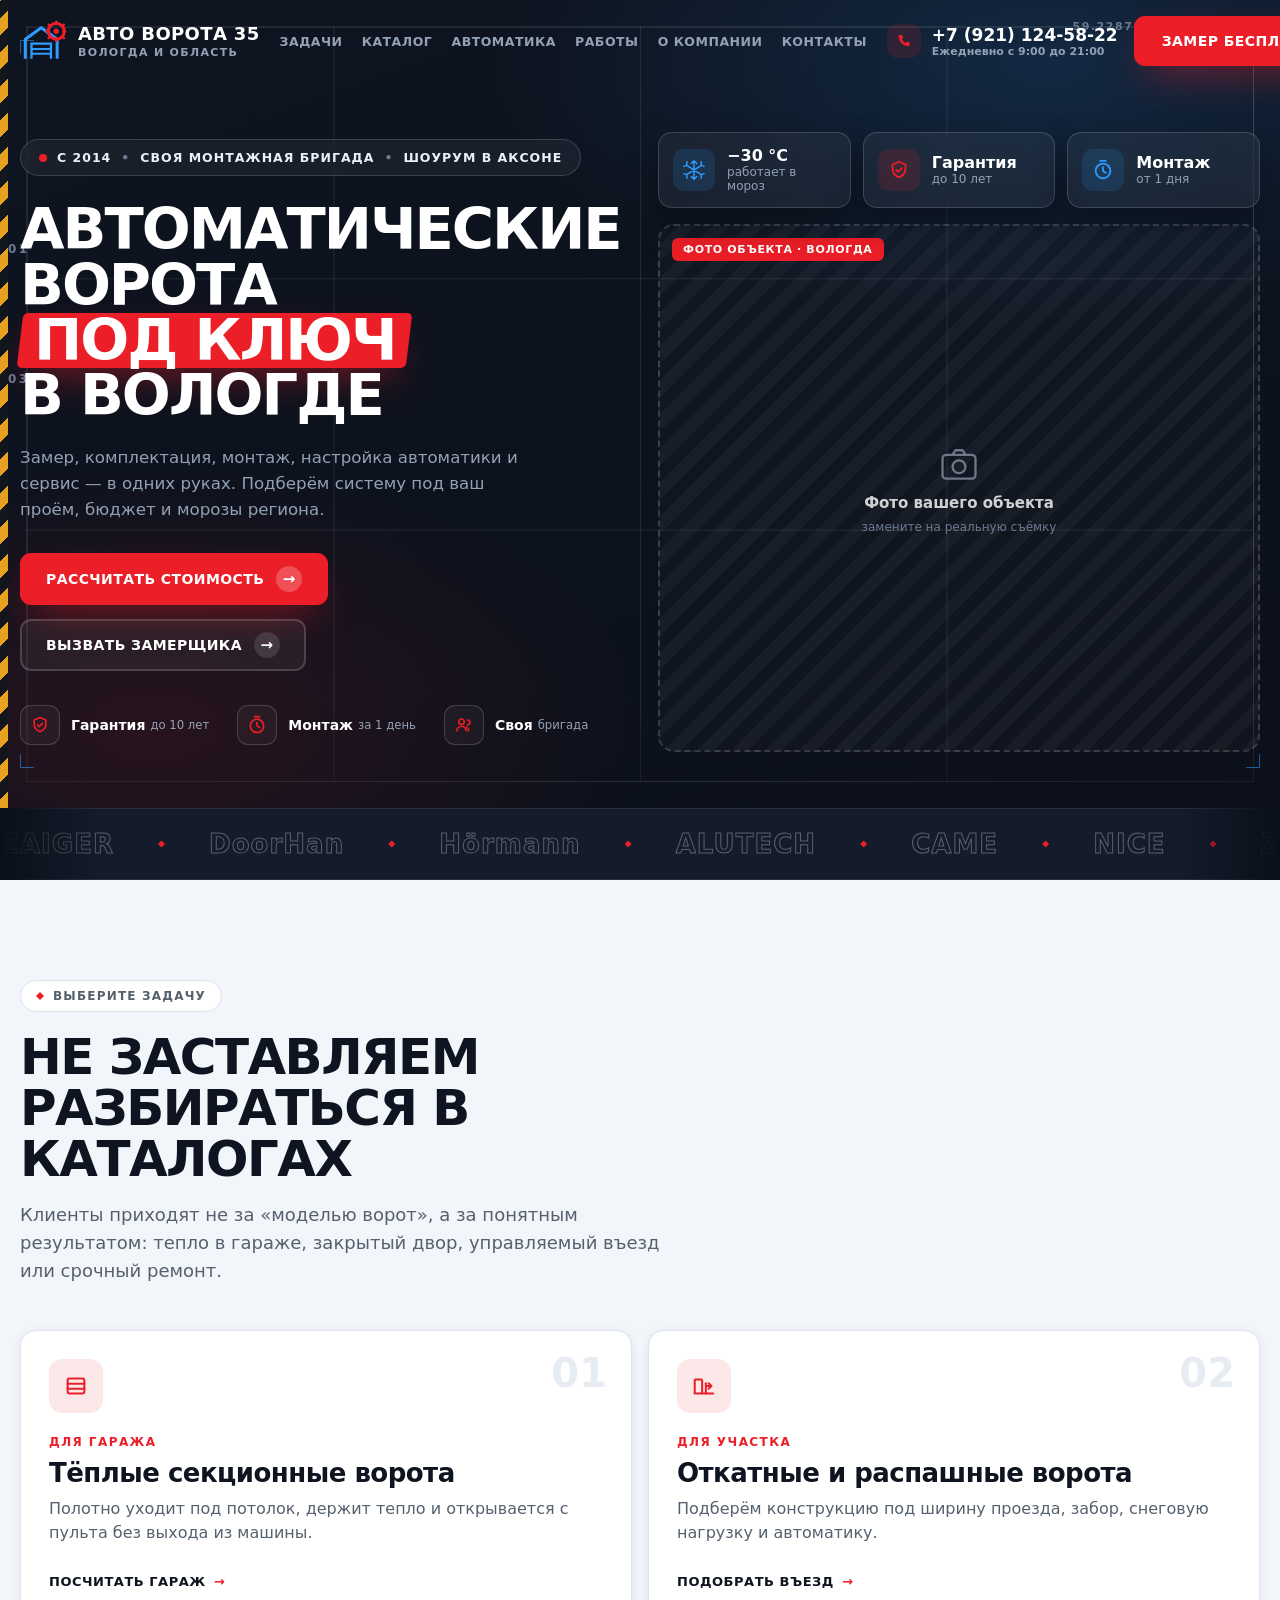
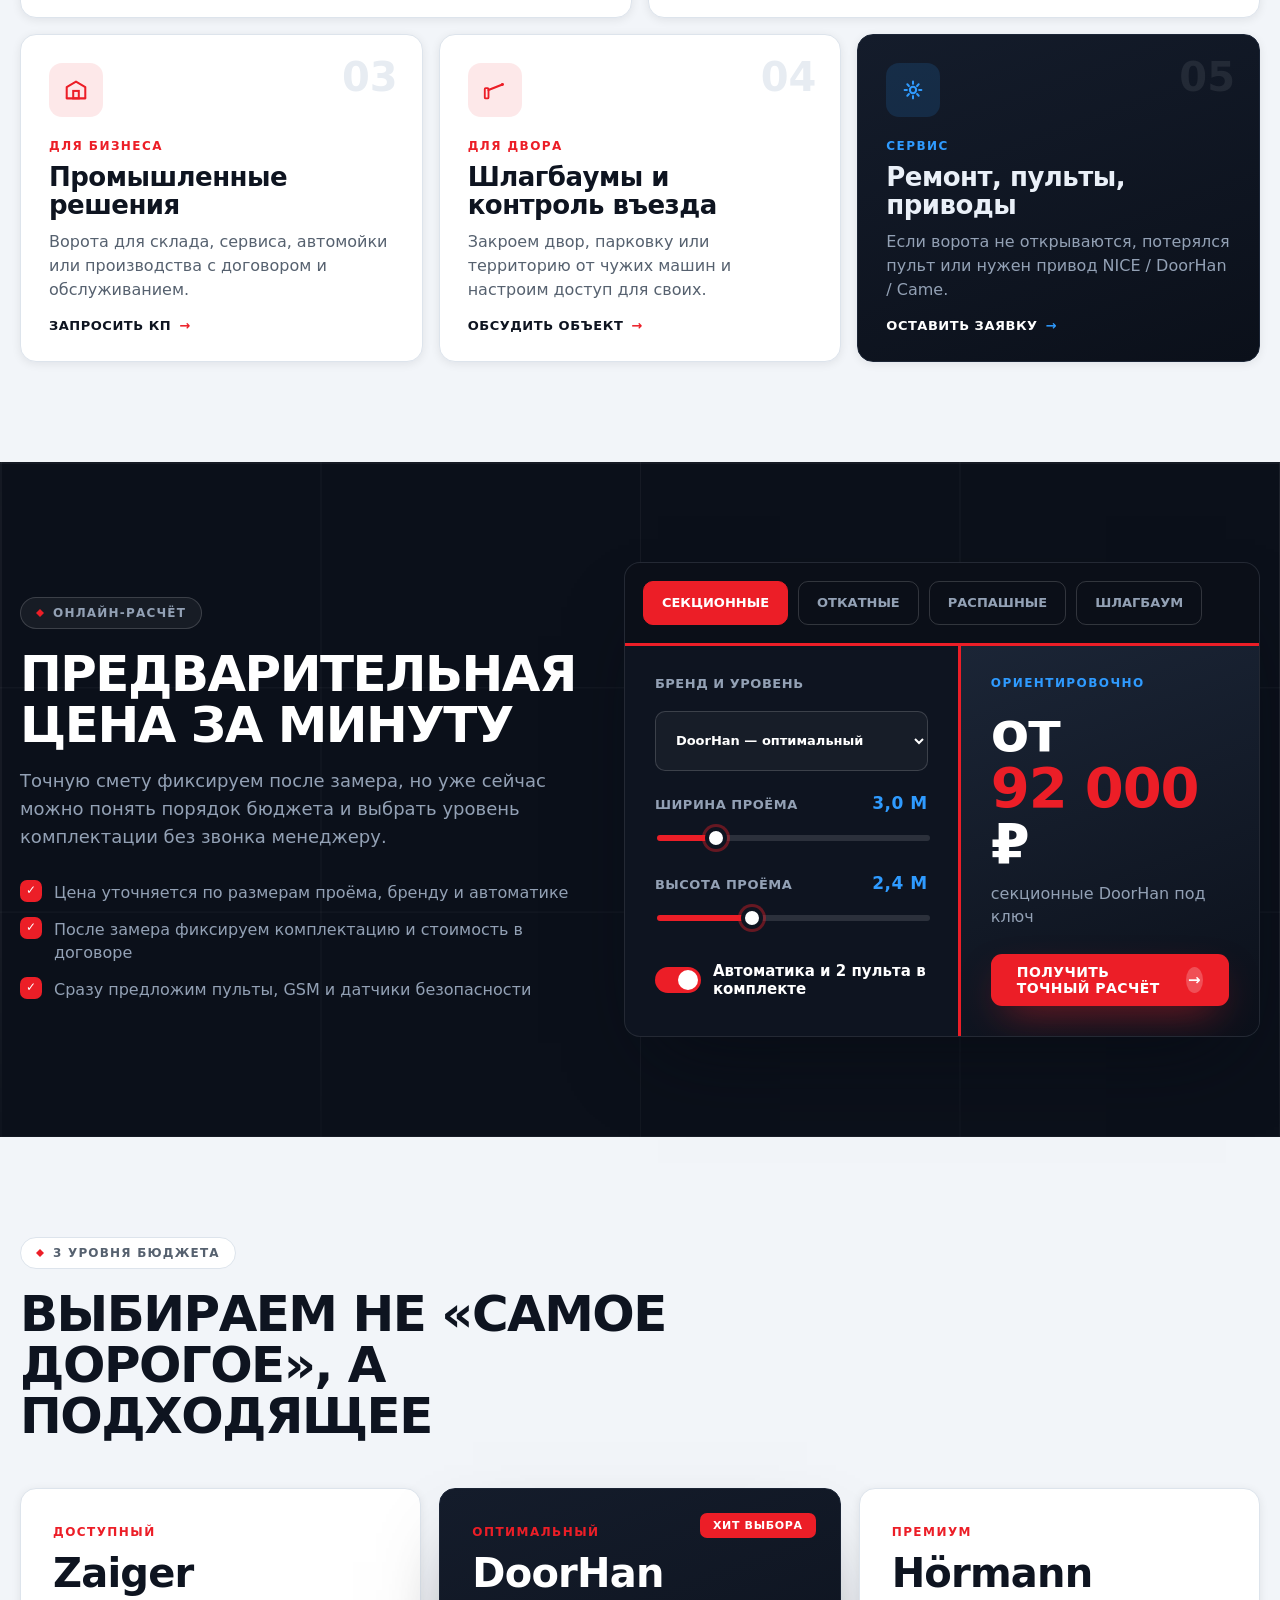
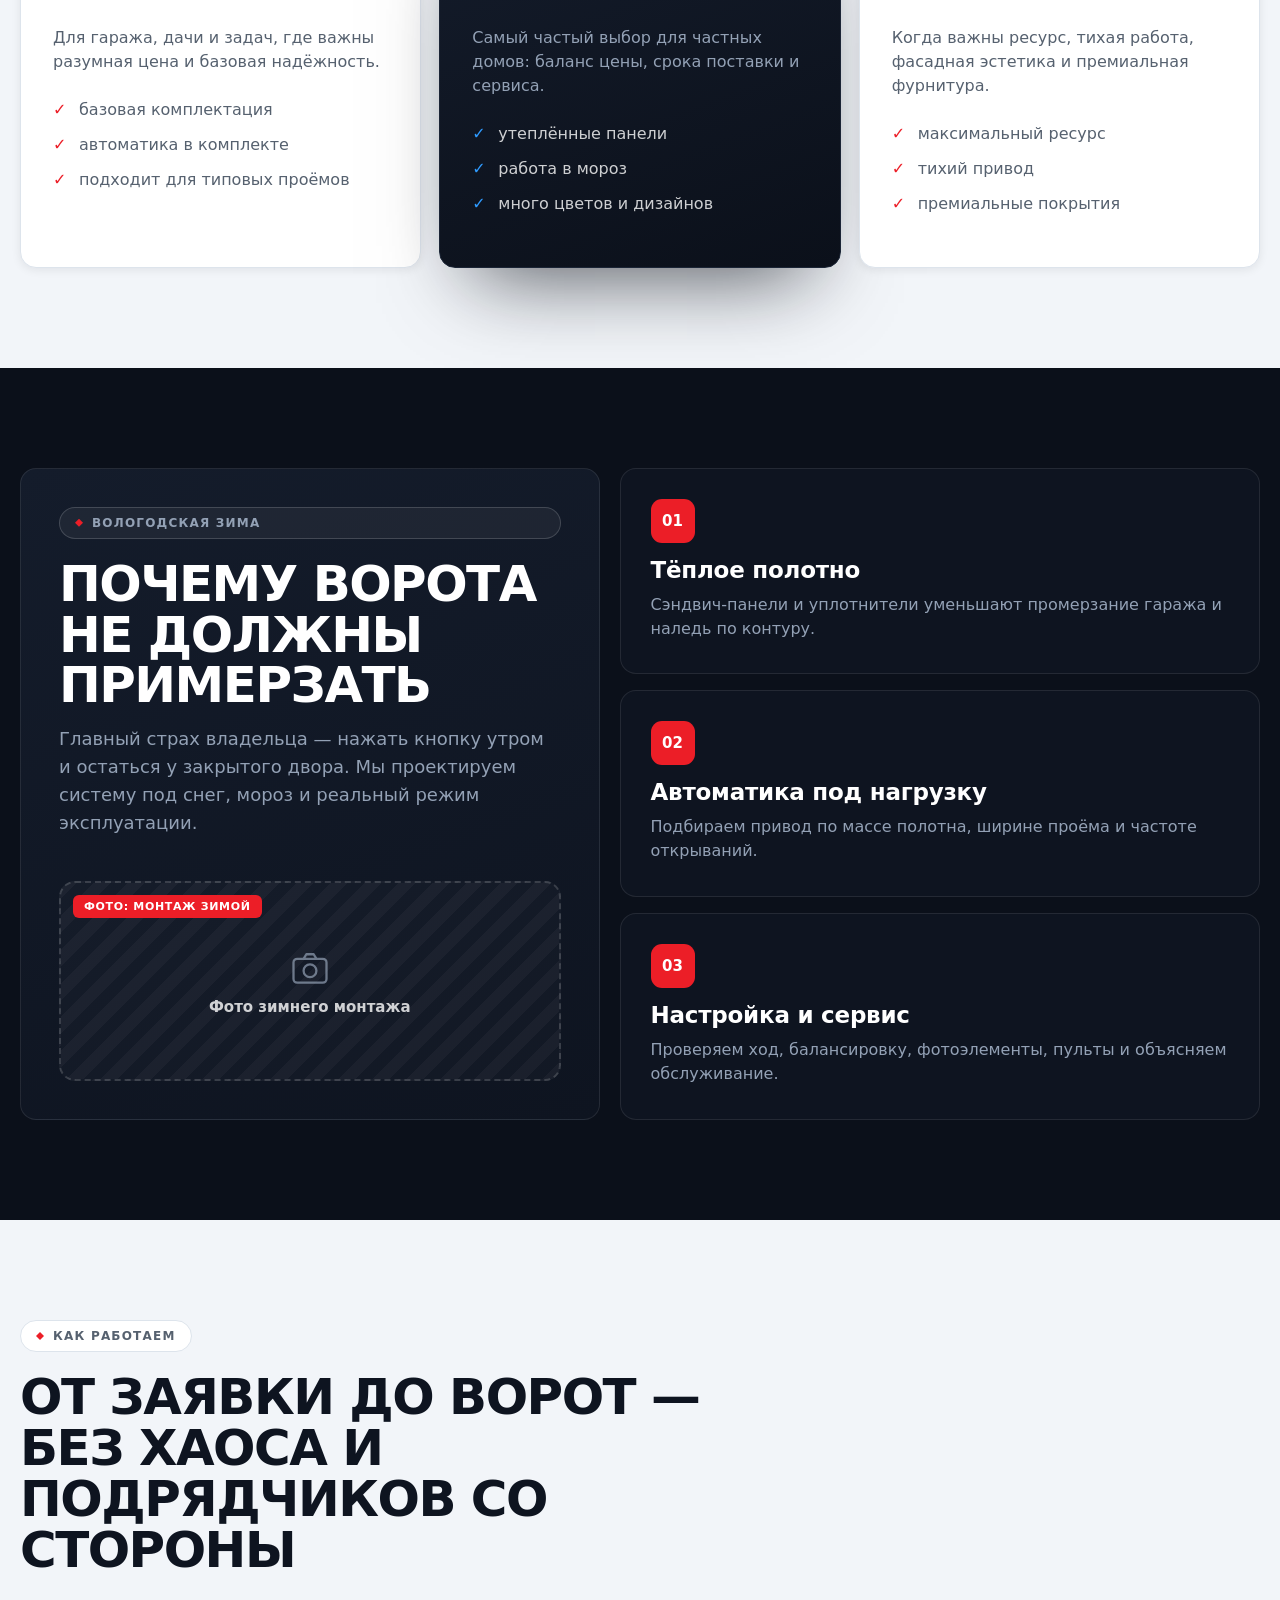
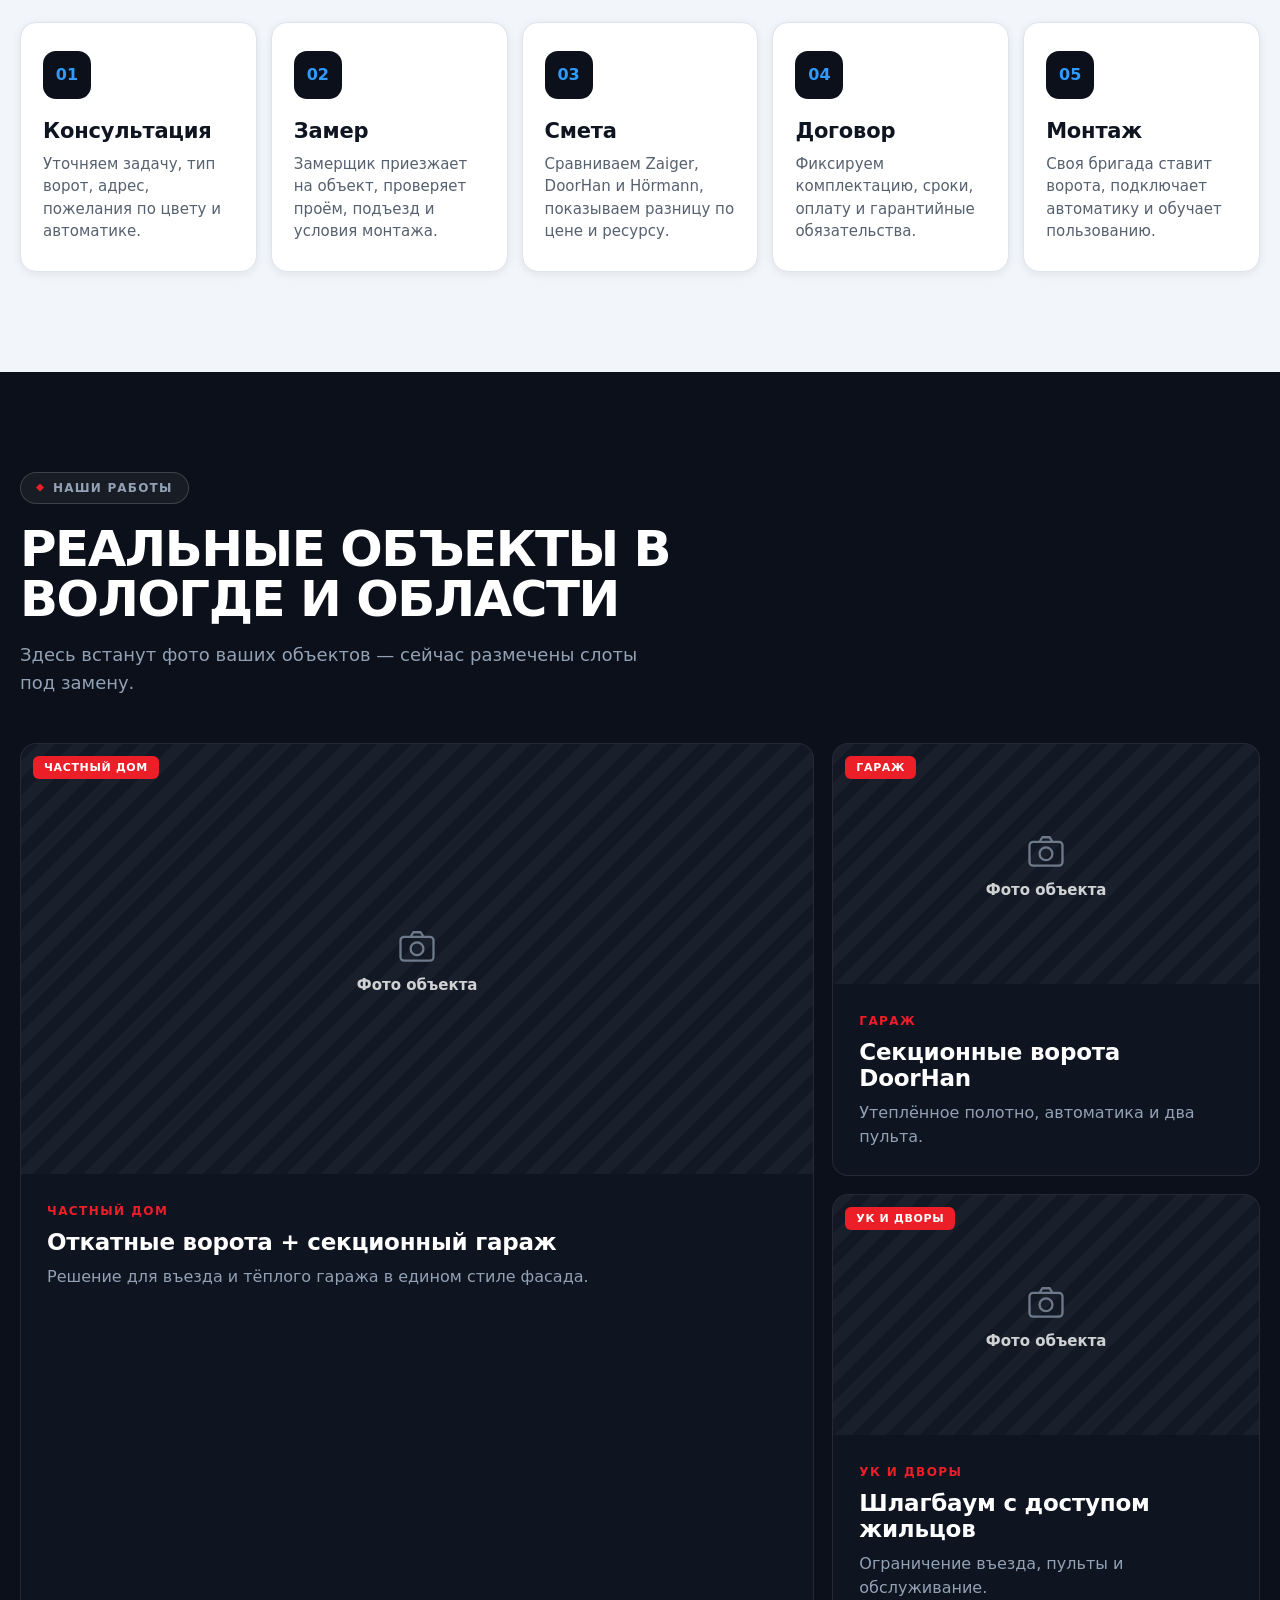
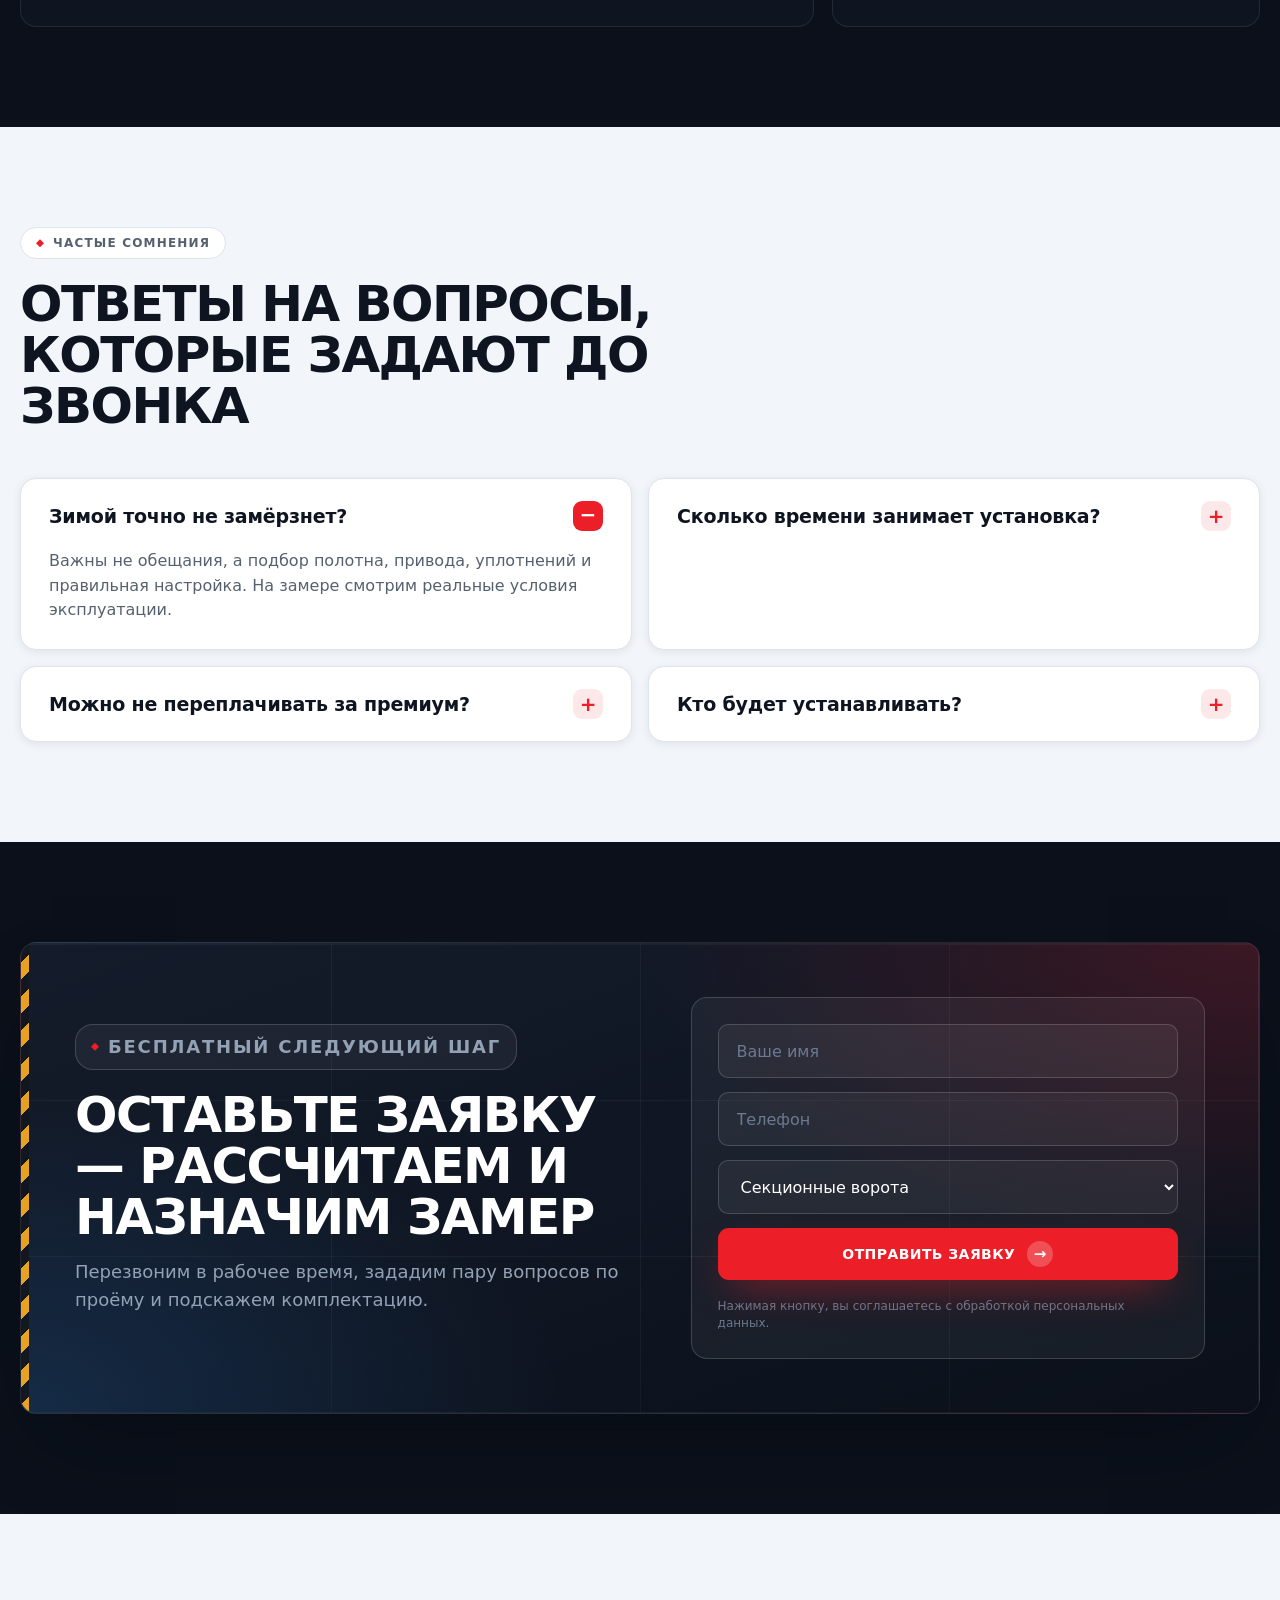
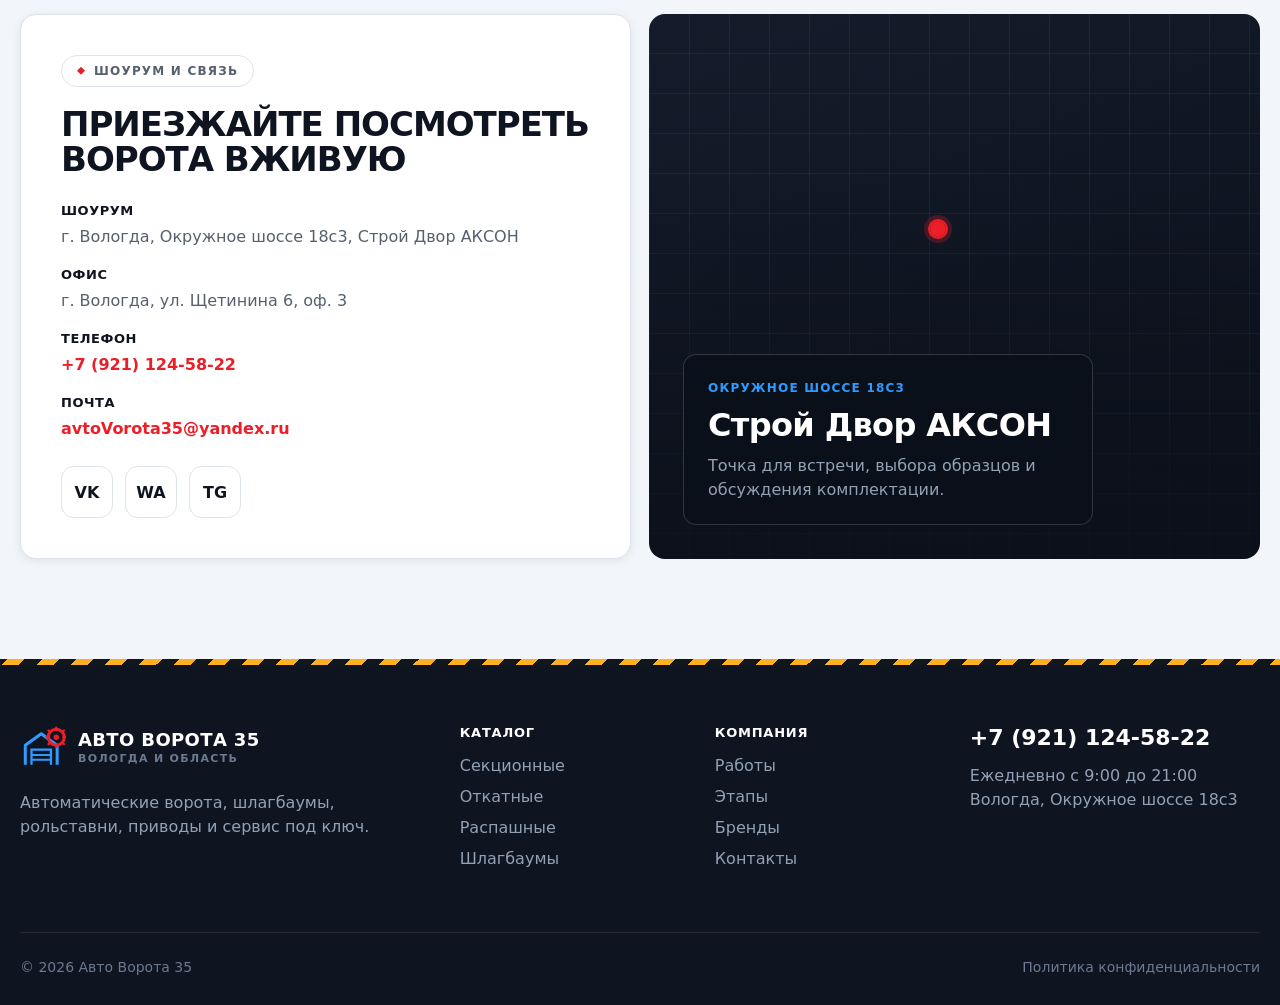
==== commit cd191e1a: "Rework landing to match approved hero reference Match the provided first-screen reference and extend" ====
--- a/index.html
+++ b/index.html
@@ -3,48 +3,67 @@
   <head>
     <meta charset="UTF-8" />
     <meta name="viewport" content="width=device-width, initial-scale=1.0" />
-    <title>Автоворота35 — автоматические ворота под ключ в Вологде</title>
+    <title>Авто Ворота 35 — автоматические ворота под ключ в Вологде</title>
     <meta
       name="description"
       content="Автоматические ворота, шлагбаумы, рольставни и автоматика под ключ в Вологде и области. Бесплатный замер, своя бригада, гарантия до 10 лет."
     />
     <link
       rel="icon"
-      href="data:image/svg+xml,%3Csvg xmlns='http://www.w3.org/2000/svg' viewBox='0 0 64 64'%3E%3Crect width='64' height='64' rx='10' fill='%2314181d'/%3E%3Crect x='14' y='20' width='34' height='22' rx='3' fill='none' stroke='white' stroke-width='5'/%3E%3Cpath d='M12 44h40' stroke='%23e01e26' stroke-width='5' stroke-linecap='round'/%3E%3Ccircle cx='47' cy='17' r='5' fill='%23ffb020'/%3E%3C/svg%3E"
+      href="data:image/svg+xml,%3Csvg xmlns='http://www.w3.org/2000/svg' viewBox='0 0 64 64'%3E%3Crect width='64' height='64' rx='12' fill='%230c111a'/%3E%3Cpath d='M12 40V26l14-9 14 9v14' fill='none' stroke='%232f9bff' stroke-width='4' stroke-linejoin='round'/%3E%3Cpath d='M18 40V30h16v10' stroke='%232f9bff' stroke-width='3'/%3E%3Ccircle cx='46' cy='20' r='8' fill='none' stroke='%23ec1e27' stroke-width='4'/%3E%3Ccircle cx='46' cy='20' r='2.5' fill='%23ec1e27'/%3E%3C/svg%3E"
     />
     <link rel="stylesheet" href="styles.css" />
   </head>
   <body>
+    <!-- reusable SVG defs: logo -->
+    <svg width="0" height="0" style="position:absolute" aria-hidden="true">
+      <symbol id="logo-mark" viewBox="0 0 52 48">
+        <path d="M6 44V22L24 9l18 13v22" fill="none" stroke="#2f9bff" stroke-width="3.4" stroke-linejoin="round"/>
+        <path d="M13 44V27h22v17" fill="none" stroke="#2f9bff" stroke-width="2.6"/>
+        <path d="M13 33h22M13 38.5h22" stroke="#2f9bff" stroke-width="2.2"/>
+        <circle cx="41" cy="13" r="9" fill="none" stroke="#ec1e27" stroke-width="3.4"/>
+        <path d="M41 5v-3M41 24v-3M49 13h3M30 13h3M47.7 7.3l2-2M32.3 20.7l2-2M47.7 18.7l2 2M32.3 5.3l2 2" stroke="#ec1e27" stroke-width="2.6" stroke-linecap="round"/>
+        <circle cx="41" cy="13" r="3" fill="#ec1e27"/>
+      </symbol>
+    </svg>
+
     <header class="site-header" id="top" data-header>
-      <a class="brand" href="#top" aria-label="Автоворота35">
-        <span class="brand-mark" aria-hidden="true"><span></span></span>
-        <span class="brand-text">
-          <strong>Автоворота35</strong>
-          <small>Вологда и область</small>
-        </span>
+      <a class="brand" href="#top" aria-label="Авто Ворота 35">
+        <span class="brand-mark" aria-hidden="true"><svg viewBox="0 0 52 48"><use href="#logo-mark"/></svg></span>
+        <span class="brand-text"><strong>АВТО ВОРОТА 35</strong><small>Вологда и область</small></span>
       </a>
 
       <nav class="main-nav" aria-label="Основная навигация">
         <a href="#tasks">Задачи</a>
-        <a href="#calculator">Калькулятор</a>
-        <a href="#systems">Бренды</a>
+        <a href="#systems">Каталог</a>
+        <a href="#winter">Автоматика</a>
         <a href="#works">Работы</a>
+        <a href="#process">О компании</a>
         <a href="#contacts">Контакты</a>
       </nav>
 
       <div class="header-actions">
-        <a class="phone" href="tel:+79211245822">+7 (921) 124-58-22</a>
+        <a class="header-phone" href="tel:+79211245822">
+          <span class="ph-ic" aria-hidden="true"><svg viewBox="0 0 24 24" fill="none"><path d="M6.5 4h3l1.5 4-2 1.5a11 11 0 0 0 5 5l1.5-2 4 1.5v3a2 2 0 0 1-2.2 2A16 16 0 0 1 4.5 6.2 2 2 0 0 1 6.5 4z" fill="currentColor"/></svg></span>
+          <span><strong>+7 (921) 124-58-22</strong><small>Ежедневно с 9:00 до 21:00</small></span>
+        </a>
         <a class="header-button magnetic" href="#request"><span>Замер бесплатно</span></a>
       </div>
     </header>
 
     <main>
-      <!-- HERO -->
+      <!-- ================= HERO (DARK) ================= -->
       <section class="hero" id="hero">
         <div class="hero-hazard" aria-hidden="true"></div>
+        <div class="blueprint" aria-hidden="true">
+          <span class="bp-num bp-num-1">01</span>
+          <span class="bp-num bp-num-2">03</span>
+          <span class="bp-coords">59.2287° N, 39.8831° E</span>
+        </div>
+
         <div class="hero-inner">
           <div class="hero-copy">
-            <p class="kicker light reveal"><b>2014</b> · своя монтажная бригада · шоурум в АКСОНе</p>
+            <p class="pill reveal"><i class="dot"></i> С 2014 <b>•</b> своя монтажная бригада <b>•</b> шоурум в АКСОНе</p>
             <h1 class="reveal">
               Автоматические<br />ворота <span class="mark">под&nbsp;ключ</span><br />в Вологде
             </h1>
@@ -53,38 +72,42 @@
               Подберём систему под ваш проём, бюджет и морозы региона.
             </p>
             <div class="hero-actions reveal">
-              <a class="btn btn-primary magnetic" href="#calculator"><span>Рассчитать стоимость</span></a>
-              <a class="btn btn-outline magnetic" href="#request"><span>Вызвать замерщика</span></a>
+              <a class="btn btn-primary magnetic" href="#calculator"><span>Рассчитать стоимость</span><i class="arr">→</i></a>
+              <a class="btn btn-ghost magnetic" href="#request"><span>Вызвать замерщика</span><i class="arr">→</i></a>
             </div>
             <ul class="hero-badges reveal">
-              <li><svg viewBox="0 0 24 24" fill="none"><path d="M12 3l7 3v5c0 4.5-3 7.5-7 9-4-1.5-7-4.5-7-9V6l7-3z" stroke="currentColor" stroke-width="2" stroke-linejoin="round"/><path d="M9 12l2 2 4-4" stroke="currentColor" stroke-width="2" stroke-linecap="round" stroke-linejoin="round"/></svg> Гарантия до 10 лет</li>
-              <li><svg viewBox="0 0 24 24" fill="none"><path d="M3 12a9 9 0 1 0 18 0 9 9 0 0 0-18 0z" stroke="currentColor" stroke-width="2"/><path d="M12 7v5l3 2" stroke="currentColor" stroke-width="2" stroke-linecap="round" stroke-linejoin="round"/></svg> Монтаж за 1 день</li>
-              <li><svg viewBox="0 0 24 24" fill="none"><path d="M4 20v-1a6 6 0 0 1 12 0v1" stroke="currentColor" stroke-width="2" stroke-linecap="round"/><circle cx="10" cy="7" r="3.5" stroke="currentColor" stroke-width="2"/><path d="M17 13a4 4 0 0 1 4 4v3" stroke="currentColor" stroke-width="2" stroke-linecap="round"/></svg> Своя бригада</li>
+              <li><span class="bic"><svg viewBox="0 0 24 24" fill="none"><path d="M12 3l7 3v5c0 4.5-3 7.5-7 9-4-1.5-7-4.5-7-9V6l7-3z" stroke="currentColor" stroke-width="2" stroke-linejoin="round"/><path d="M9 12l2 2 4-4" stroke="currentColor" stroke-width="2" stroke-linecap="round" stroke-linejoin="round"/></svg></span><b>Гарантия</b><small>до 10 лет</small></li>
+              <li><span class="bic"><svg viewBox="0 0 24 24" fill="none"><circle cx="12" cy="13" r="8" stroke="currentColor" stroke-width="2"/><path d="M12 9v4l3 2" stroke="currentColor" stroke-width="2" stroke-linecap="round" stroke-linejoin="round"/><path d="M9 2h6" stroke="currentColor" stroke-width="2" stroke-linecap="round"/></svg></span><b>Монтаж</b><small>за 1 день</small></li>
+              <li><span class="bic"><svg viewBox="0 0 24 24" fill="none"><circle cx="9" cy="8" r="3.2" stroke="currentColor" stroke-width="2"/><path d="M3.5 19a5.5 5.5 0 0 1 11 0" stroke="currentColor" stroke-width="2" stroke-linecap="round"/><path d="M16 6a3 3 0 0 1 0 6M17.5 19a5.5 5.5 0 0 0-2-4.3" stroke="currentColor" stroke-width="2" stroke-linecap="round"/></svg></span><b>Своя</b><small>бригада</small></li>
             </ul>
           </div>
 
-          <div class="hero-media reveal">
+          <div class="hero-visual reveal">
+            <div class="hero-chips">
+              <div class="chip-card">
+                <span class="cic blue"><svg viewBox="0 0 24 24" fill="none"><path d="M12 2v20M4 7l16 10M20 7L4 17M12 2l-3 3M12 2l3 3M12 22l-3-3M12 22l3-3M4 7l.3-4M4 7 1 8M20 17l-.3 4M20 17l3-1M20 7l3 1M20 7l-.3-4M4 17l-3-1M4 17l.3 4" stroke="currentColor" stroke-width="1.6" stroke-linecap="round"/></svg></span>
+                <div><b>−30 °C</b><small>работает в мороз</small></div>
+              </div>
+              <div class="chip-card">
+                <span class="cic red"><svg viewBox="0 0 24 24" fill="none"><path d="M12 3l7 3v5c0 4.5-3 7.5-7 9-4-1.5-7-4.5-7-9V6l7-3z" stroke="currentColor" stroke-width="2" stroke-linejoin="round"/><path d="M9 12l2 2 4-4" stroke="currentColor" stroke-width="2" stroke-linecap="round" stroke-linejoin="round"/></svg></span>
+                <div><b>Гарантия</b><small>до 10 лет</small></div>
+              </div>
+              <div class="chip-card">
+                <span class="cic blue"><svg viewBox="0 0 24 24" fill="none"><circle cx="12" cy="13" r="8" stroke="currentColor" stroke-width="2"/><path d="M12 9v4l3 2" stroke="currentColor" stroke-width="2" stroke-linecap="round" stroke-linejoin="round"/><path d="M9 2h6" stroke="currentColor" stroke-width="2" stroke-linecap="round"/></svg></span>
+                <div><b>Монтаж</b><small>от 1 дня</small></div>
+              </div>
+            </div>
+
             <div class="photo-slot photo-hero" data-label="Фото объекта · Вологда">
               <svg class="cam" viewBox="0 0 48 48" fill="none" aria-hidden="true"><rect x="6" y="14" width="36" height="26" rx="4" stroke="currentColor" stroke-width="2.5"/><circle cx="24" cy="27" r="7" stroke="currentColor" stroke-width="2.5"/><path d="M17 14l3-5h8l3 5" stroke="currentColor" stroke-width="2.5" stroke-linejoin="round"/></svg>
               <span>Фото вашего объекта</span>
-              <small>заменяется на реальную съёмку</small>
-            </div>
-            <div class="hero-spec">
-              <b>−30°C</b>
-              <span>работает в мороз</span>
-            </div>
-          </div>
-        </div>
-
-        <div class="hero-stats">
-          <article class="reveal"><strong data-count="10" data-suffix="+">0</strong><span>лет ставим ворота</span></article>
-          <article class="reveal"><strong data-count="4.9" data-decimals="1">0</strong><span>рейтинг на Яндекс.Картах</span></article>
-          <article class="reveal"><strong data-count="0" data-suffix=" ₽">0 ₽</strong><span>выезд замерщика по городу</span></article>
-          <article class="reveal"><strong data-count="500" data-suffix="+">0</strong><span>объектов в регионе</span></article>
-        </div>
-      </section>
-
-      <!-- BRAND MARQUEE -->
+              <small>замените на реальную съёмку</small>
+            </div>
+          </div>
+        </div>
+      </section>
+
+      <!-- ================= BRAND STRIP (DARK) ================= -->
       <div class="brand-strip" aria-label="Бренды и автоматика">
         <div class="brand-track">
           <span>ZAIGER</span><i></i><span>DoorHan</span><i></i><span>Hörmann</span><i></i>
@@ -94,297 +117,306 @@
         </div>
       </div>
 
-      <!-- TASKS -->
-      <section class="section tasks" id="tasks">
-        <div class="section-head reveal">
-          <p class="kicker">Выберите задачу</p>
-          <h2>Не заставляем разбираться в каталогах</h2>
-          <p class="section-sub">
-            Клиенты приходят не за «моделью ворот», а за понятным результатом:
-            тепло в гараже, закрытый двор, управляемый въезд или срочный ремонт.
-          </p>
-        </div>
-
-        <div class="task-grid">
-          <article class="task-card reveal">
-            <span class="task-num">01</span>
-            <span class="task-icon" aria-hidden="true"><svg viewBox="0 0 28 28" fill="none"><rect x="5" y="6" width="18" height="16" rx="2" stroke="currentColor" stroke-width="2.2"/><path d="M5 11.5H23M5 17H23" stroke="currentColor" stroke-width="2.2" stroke-linecap="round"/></svg></span>
-            <small>Для гаража</small>
-            <h3>Тёплые секционные ворота</h3>
-            <p>Полотно уходит под потолок, держит тепло и открывается с пульта без выхода из машины.</p>
-            <a class="card-link" href="#calculator">Посчитать гараж <i>→</i></a>
-          </article>
-          <article class="task-card reveal">
-            <span class="task-num">02</span>
-            <span class="task-icon" aria-hidden="true"><svg viewBox="0 0 28 28" fill="none"><path d="M4 22V8a1 1 0 0 1 1-1h6a1 1 0 0 1 1 1v14" stroke="currentColor" stroke-width="2.2" stroke-linejoin="round"/><path d="M16 22V11" stroke="currentColor" stroke-width="2.2" stroke-linecap="round"/><path d="M16 14h6M19 11l3 3-3 3" stroke="currentColor" stroke-width="2.2" stroke-linecap="round" stroke-linejoin="round"/><path d="M4 22h20" stroke="currentColor" stroke-width="2.2" stroke-linecap="round"/></svg></span>
-            <small>Для участка</small>
-            <h3>Откатные и распашные ворота</h3>
-            <p>Подберём конструкцию под ширину проезда, забор, снеговую нагрузку и автоматику.</p>
-            <a class="card-link" href="#calculator">Подобрать въезд <i>→</i></a>
-          </article>
-          <article class="task-card reveal">
-            <span class="task-num">03</span>
-            <span class="task-icon" aria-hidden="true"><svg viewBox="0 0 28 28" fill="none"><path d="M4 23V11l10-6 10 6v12" stroke="currentColor" stroke-width="2.2" stroke-linejoin="round"/><path d="M4 23h20" stroke="currentColor" stroke-width="2.2" stroke-linecap="round"/><rect x="11" y="15" width="6" height="8" stroke="currentColor" stroke-width="2.2"/></svg></span>
-            <small>Для бизнеса</small>
-            <h3>Промышленные решения</h3>
-            <p>Ворота для склада, сервиса, автомойки или производства с договором и обслуживанием.</p>
-            <a class="card-link" href="#request">Запросить КП <i>→</i></a>
-          </article>
-          <article class="task-card reveal">
-            <span class="task-num">04</span>
-            <span class="task-icon" aria-hidden="true"><svg viewBox="0 0 28 28" fill="none"><rect x="3" y="12" width="4" height="11" rx="1" stroke="currentColor" stroke-width="2"/><path d="M7 14 22 8" stroke="currentColor" stroke-width="2.4" stroke-linecap="round"/><circle cx="22" cy="8" r="1.6" fill="currentColor"/></svg></span>
-            <small>Для двора</small>
-            <h3>Шлагбаумы и контроль въезда</h3>
-            <p>Закроем двор, парковку или территорию от чужих машин и настроим доступ для своих.</p>
-            <a class="card-link" href="#request">Обсудить объект <i>→</i></a>
-          </article>
-          <article class="task-card task-accent reveal">
-            <span class="task-num">05</span>
-            <span class="task-icon" aria-hidden="true"><svg viewBox="0 0 28 28" fill="none"><circle cx="14" cy="14" r="3.4" stroke="currentColor" stroke-width="2.2"/><path d="M14 5v2.4M14 20.6V23M23 14h-2.4M7.4 14H5M20.1 7.9l-1.7 1.7M9.6 18.4l-1.7 1.7M20.1 20.1l-1.7-1.7M9.6 9.6 7.9 7.9" stroke="currentColor" stroke-width="2.2" stroke-linecap="round"/></svg></span>
-            <small>Сервис</small>
-            <h3>Ремонт, пульты, приводы</h3>
-            <p>Если ворота не открываются, потерялся пульт или нужен привод NICE / DoorHan / Came.</p>
-            <a class="card-link" href="#request">Оставить заявку <i>→</i></a>
-          </article>
-        </div>
-      </section>
-
-      <!-- CALCULATOR -->
-      <section class="section calc-section" id="calculator">
-        <div class="calc-layout">
-          <div class="calc-copy reveal">
-            <p class="kicker">Онлайн-расчёт</p>
-            <h2>Предварительная цена за минуту</h2>
+      <!-- ================= TASKS (LIGHT) ================= -->
+      <section class="section section--light" id="tasks">
+        <div class="wrap">
+          <div class="section-head reveal">
+            <p class="kicker">Выберите задачу</p>
+            <h2>Не заставляем разбираться в каталогах</h2>
             <p class="section-sub">
-              Точную смету фиксируем после замера, но уже сейчас можно понять порядок бюджета
-              и выбрать уровень комплектации без звонка менеджеру.
+              Клиенты приходят не за «моделью ворот», а за понятным результатом:
+              тепло в гараже, закрытый двор, управляемый въезд или срочный ремонт.
             </p>
-            <ul class="check-list">
-              <li>Цена уточняется по размерам проёма, бренду и автоматике</li>
-              <li>После замера фиксируем комплектацию и стоимость в договоре</li>
-              <li>Сразу предложим пульты, GSM и датчики безопасности</li>
-            </ul>
-          </div>
-
-          <div class="calculator-card reveal">
-            <div class="calc-tabs" data-calc-group="type">
-              <button class="chip active" type="button" data-price="92000" data-label="секционные">Секционные</button>
-              <button class="chip" type="button" data-price="118000" data-label="откатные">Откатные</button>
-              <button class="chip" type="button" data-price="76000" data-label="распашные">Распашные</button>
-              <button class="chip" type="button" data-price="86000" data-label="шлагбаум">Шлагбаум</button>
-            </div>
-            <div class="calc-body">
-              <div class="calc-controls">
-                <label>
-                  Бренд и уровень
-                  <select id="brandSelect">
-                    <option value="-18000">Zaiger — доступный</option>
-                    <option value="0" selected>DoorHan — оптимальный</option>
-                    <option value="48000">Hörmann — премиум</option>
-                  </select>
-                </label>
-                <label>
-                  <span class="label-row">Ширина проёма <output id="widthValue">3,0 м</output></span>
-                  <input id="gateWidth" type="range" min="2.4" max="5.5" value="3" step="0.1" />
-                </label>
-                <label>
-                  <span class="label-row">Высота проёма <output id="heightValue">2,4 м</output></span>
-                  <input id="gateHeight" type="range" min="2" max="3.2" value="2.4" step="0.1" />
-                </label>
-                <label class="toggle">
-                  <input id="automationToggle" type="checkbox" checked />
-                  <span class="switch"></span>
-                  <span class="toggle-text">Автоматика и 2 пульта в комплекте</span>
-                </label>
-              </div>
-              <aside class="calc-result">
-                <small>Ориентировочно</small>
-                <strong>от <span id="calcPrice">92 000</span> ₽</strong>
-                <p id="calcCaption">секционные ворота DoorHan под ключ</p>
-                <a class="btn btn-primary magnetic" href="#request"><span>Получить точный расчёт</span></a>
-              </aside>
-            </div>
-          </div>
-        </div>
-      </section>
-
-      <!-- SYSTEMS -->
-      <section class="section systems" id="systems">
-        <div class="section-head reveal">
-          <p class="kicker">3 уровня бюджета</p>
-          <h2>Выбираем не «самое дорогое», а подходящее</h2>
-        </div>
-        <div class="system-grid">
-          <article class="system-card reveal">
-            <div class="system-top"><span class="tier">Доступный</span><strong>Zaiger</strong></div>
-            <p>Для гаража, дачи и задач, где важны разумная цена и базовая надёжность.</p>
-            <ul><li>базовая комплектация</li><li>автоматика в комплекте</li><li>подходит для типовых проёмов</li></ul>
-          </article>
-          <article class="system-card featured reveal">
-            <div class="featured-badge">Хит выбора</div>
-            <div class="system-top"><span class="tier">Оптимальный</span><strong>DoorHan</strong></div>
-            <p>Самый частый выбор для частных домов: баланс цены, срока поставки и сервиса.</p>
-            <ul><li>утеплённые панели</li><li>работа в мороз</li><li>много цветов и дизайнов</li></ul>
-          </article>
-          <article class="system-card reveal">
-            <div class="system-top"><span class="tier">Премиум</span><strong>Hörmann</strong></div>
-            <p>Когда важны ресурс, тихая работа, фасадная эстетика и премиальная фурнитура.</p>
-            <ul><li>максимальный ресурс</li><li>тихий привод</li><li>премиальные покрытия</li></ul>
-          </article>
-        </div>
-      </section>
-
-      <!-- WINTER -->
-      <section class="section winter-proof">
-        <div class="winter-layout">
-          <div class="winter-card reveal">
-            <p class="kicker light">Вологодская зима</p>
-            <h2>Почему ворота не должны примерзать</h2>
-            <p>
-              Главный страх владельца — нажать кнопку утром и остаться у закрытого двора.
-              Мы проектируем систему под снег, мороз и реальный режим эксплуатации.
-            </p>
-            <div class="photo-slot photo-winter" data-label="Фото: монтаж зимой">
-              <svg class="cam" viewBox="0 0 48 48" fill="none" aria-hidden="true"><rect x="6" y="14" width="36" height="26" rx="4" stroke="currentColor" stroke-width="2.5"/><circle cx="24" cy="27" r="7" stroke="currentColor" stroke-width="2.5"/><path d="M17 14l3-5h8l3 5" stroke="currentColor" stroke-width="2.5" stroke-linejoin="round"/></svg>
-              <span>Фото зимнего монтажа</span>
-            </div>
-          </div>
-          <div class="proof-grid">
-            <article class="proof-item reveal"><b>01</b><h3>Тёплое полотно</h3><p>Сэндвич-панели и уплотнители уменьшают промерзание гаража и наледь по контуру.</p></article>
-            <article class="proof-item reveal"><b>02</b><h3>Автоматика под нагрузку</h3><p>Подбираем привод по массе полотна, ширине проёма и частоте открываний.</p></article>
-            <article class="proof-item reveal"><b>03</b><h3>Настройка и сервис</h3><p>Проверяем ход, балансировку, фотоэлементы, пульты и объясняем обслуживание.</p></article>
-          </div>
-        </div>
-      </section>
-
-      <!-- PROCESS -->
-      <section class="section process" id="process">
-        <div class="section-head reveal">
-          <p class="kicker">Как работаем</p>
-          <h2>От заявки до ворот — без хаоса и подрядчиков со стороны</h2>
-        </div>
-        <div class="timeline">
-          <article class="reveal"><span>01</span><h3>Консультация</h3><p>Уточняем задачу, тип ворот, адрес, пожелания по цвету и автоматике.</p></article>
-          <article class="reveal"><span>02</span><h3>Замер</h3><p>Замерщик приезжает на объект, проверяет проём, подъезд и условия монтажа.</p></article>
-          <article class="reveal"><span>03</span><h3>Смета</h3><p>Сравниваем Zaiger, DoorHan и Hörmann, показываем разницу по цене и ресурсу.</p></article>
-          <article class="reveal"><span>04</span><h3>Договор</h3><p>Фиксируем комплектацию, сроки, оплату и гарантийные обязательства.</p></article>
-          <article class="reveal"><span>05</span><h3>Монтаж</h3><p>Своя бригада ставит ворота, подключает автоматику и обучает пользованию.</p></article>
-        </div>
-      </section>
-
-      <!-- WORKS -->
-      <section class="section works" id="works">
-        <div class="section-head reveal">
-          <p class="kicker">Наши работы</p>
-          <h2>Реальные объекты в Вологде и области</h2>
-          <p class="section-sub">Здесь встанут фото ваших объектов — сейчас размечены слоты под замену.</p>
-        </div>
-        <div class="works-grid">
-          <article class="work-card work-large reveal">
-            <div class="photo-slot" data-label="Частный дом">
-              <svg class="cam" viewBox="0 0 48 48" fill="none" aria-hidden="true"><rect x="6" y="14" width="36" height="26" rx="4" stroke="currentColor" stroke-width="2.5"/><circle cx="24" cy="27" r="7" stroke="currentColor" stroke-width="2.5"/><path d="M17 14l3-5h8l3 5" stroke="currentColor" stroke-width="2.5" stroke-linejoin="round"/></svg>
-              <span>Фото объекта</span>
-            </div>
-            <div class="work-body">
-              <span>Частный дом</span>
-              <h3>Откатные ворота + секционный гараж</h3>
-              <p>Решение для въезда и тёплого гаража в едином стиле фасада.</p>
-            </div>
-          </article>
-          <article class="work-card reveal">
-            <div class="photo-slot" data-label="Гараж">
-              <svg class="cam" viewBox="0 0 48 48" fill="none" aria-hidden="true"><rect x="6" y="14" width="36" height="26" rx="4" stroke="currentColor" stroke-width="2.5"/><circle cx="24" cy="27" r="7" stroke="currentColor" stroke-width="2.5"/><path d="M17 14l3-5h8l3 5" stroke="currentColor" stroke-width="2.5" stroke-linejoin="round"/></svg>
-              <span>Фото объекта</span>
-            </div>
-            <div class="work-body">
-              <span>Гараж</span>
-              <h3>Секционные ворота DoorHan</h3>
-              <p>Утеплённое полотно, автоматика и два пульта.</p>
-            </div>
-          </article>
-          <article class="work-card reveal">
-            <div class="photo-slot" data-label="УК и дворы">
-              <svg class="cam" viewBox="0 0 48 48" fill="none" aria-hidden="true"><rect x="6" y="14" width="36" height="26" rx="4" stroke="currentColor" stroke-width="2.5"/><circle cx="24" cy="27" r="7" stroke="currentColor" stroke-width="2.5"/><path d="M17 14l3-5h8l3 5" stroke="currentColor" stroke-width="2.5" stroke-linejoin="round"/></svg>
-              <span>Фото объекта</span>
-            </div>
-            <div class="work-body">
-              <span>УК и дворы</span>
-              <h3>Шлагбаум с доступом жильцов</h3>
-              <p>Ограничение въезда, пульты и обслуживание.</p>
-            </div>
-          </article>
-        </div>
-      </section>
-
-      <!-- OBJECTIONS -->
-      <section class="section objections">
-        <div class="section-head reveal">
-          <p class="kicker">Частые сомнения</p>
-          <h2>Ответы на вопросы, которые задают до звонка</h2>
-        </div>
-        <div class="objection-grid">
-          <details open class="reveal"><summary>Зимой точно не замёрзнет?</summary><p>Важны не обещания, а подбор полотна, привода, уплотнений и правильная настройка. На замере смотрим реальные условия эксплуатации.</p></details>
-          <details class="reveal"><summary>Сколько времени занимает установка?</summary><p>Типовой монтаж обычно занимает один день. Общий срок зависит от бренда, размеров и готовности проёма.</p></details>
-          <details class="reveal"><summary>Можно не переплачивать за премиум?</summary><p>Да. Для этого и сравниваем три уровня: Zaiger, DoorHan и Hörmann. Показываем, где экономия разумна, а где лучше не упрощать.</p></details>
-          <details class="reveal"><summary>Кто будет устанавливать?</summary><p>Монтаж выполняет собственная бригада. Компания отвечает за подбор, установку и сервис после сдачи объекта.</p></details>
-        </div>
-      </section>
-
-      <!-- CTA -->
-      <section class="section final-cta" id="request">
-        <div class="cta-card">
-          <div class="hero-hazard" aria-hidden="true"></div>
-          <div class="final-copy reveal">
-            <p class="kicker light">Бесплатный следующий шаг</p>
-            <h2>Оставьте заявку — рассчитаем и назначим замер</h2>
-            <p>Перезвоним в рабочее время, зададим пару вопросов по проёму и подскажем комплектацию.</p>
-          </div>
-          <form class="lead-form reveal">
-            <input type="text" name="name" placeholder="Ваше имя" aria-label="Ваше имя" />
-            <input type="tel" name="phone" placeholder="Телефон" aria-label="Телефон" />
-            <select name="task" aria-label="Что нужно">
-              <option>Секционные ворота</option>
-              <option>Откатные ворота</option>
-              <option>Распашные ворота</option>
-              <option>Шлагбаум</option>
-              <option>Ремонт / автоматика</option>
-            </select>
-            <button class="btn btn-primary magnetic" type="button"><span>Отправить заявку</span></button>
-            <p class="form-note">Нажимая кнопку, вы соглашаетесь с обработкой персональных данных.</p>
-          </form>
-        </div>
-      </section>
-
-      <!-- CONTACTS -->
-      <section class="section contacts" id="contacts">
-        <div class="contacts-layout">
-          <div class="contact-info reveal">
-            <p class="kicker">Шоурум и связь</p>
-            <h2>Приезжайте посмотреть ворота вживую</h2>
-            <address><strong>Шоурум</strong>г. Вологда, Окружное шоссе 18с3, Строй Двор АКСОН</address>
-            <address><strong>Офис</strong>г. Вологда, ул. Щетинина 6, оф. 3</address>
-            <address><strong>Телефон</strong><a href="tel:+79211245822">+7 (921) 124-58-22</a></address>
-            <address><strong>Почта</strong><a href="mailto:avtoVorota35@yandex.ru">avtoVorota35@yandex.ru</a></address>
-            <div class="messengers"><a href="#">VK</a><a href="#">WA</a><a href="#">TG</a></div>
-          </div>
-          <div class="map-card reveal" aria-label="Карта проезда">
-            <div class="map-pin" aria-hidden="true"><span></span></div>
-            <div class="map-body">
-              <span>Окружное шоссе 18с3</span>
-              <strong>Строй Двор АКСОН</strong>
-              <p>Точка для встречи, выбора образцов и обсуждения комплектации.</p>
+          </div>
+
+          <div class="task-grid">
+            <article class="task-card reveal">
+              <span class="task-num">01</span>
+              <span class="task-icon" aria-hidden="true"><svg viewBox="0 0 28 28" fill="none"><rect x="5" y="6" width="18" height="16" rx="2" stroke="currentColor" stroke-width="2.2"/><path d="M5 11.5H23M5 17H23" stroke="currentColor" stroke-width="2.2" stroke-linecap="round"/></svg></span>
+              <small>Для гаража</small>
+              <h3>Тёплые секционные ворота</h3>
+              <p>Полотно уходит под потолок, держит тепло и открывается с пульта без выхода из машины.</p>
+              <a class="card-link" href="#calculator">Посчитать гараж <i>→</i></a>
+            </article>
+            <article class="task-card reveal">
+              <span class="task-num">02</span>
+              <span class="task-icon" aria-hidden="true"><svg viewBox="0 0 28 28" fill="none"><path d="M4 22V8a1 1 0 0 1 1-1h6a1 1 0 0 1 1 1v14" stroke="currentColor" stroke-width="2.2" stroke-linejoin="round"/><path d="M16 22V11" stroke="currentColor" stroke-width="2.2" stroke-linecap="round"/><path d="M16 14h6M19 11l3 3-3 3" stroke="currentColor" stroke-width="2.2" stroke-linecap="round" stroke-linejoin="round"/><path d="M4 22h20" stroke="currentColor" stroke-width="2.2" stroke-linecap="round"/></svg></span>
+              <small>Для участка</small>
+              <h3>Откатные и распашные ворота</h3>
+              <p>Подберём конструкцию под ширину проезда, забор, снеговую нагрузку и автоматику.</p>
+              <a class="card-link" href="#calculator">Подобрать въезд <i>→</i></a>
+            </article>
+            <article class="task-card reveal">
+              <span class="task-num">03</span>
+              <span class="task-icon" aria-hidden="true"><svg viewBox="0 0 28 28" fill="none"><path d="M4 23V11l10-6 10 6v12" stroke="currentColor" stroke-width="2.2" stroke-linejoin="round"/><path d="M4 23h20" stroke="currentColor" stroke-width="2.2" stroke-linecap="round"/><rect x="11" y="15" width="6" height="8" stroke="currentColor" stroke-width="2.2"/></svg></span>
+              <small>Для бизнеса</small>
+              <h3>Промышленные решения</h3>
+              <p>Ворота для склада, сервиса, автомойки или производства с договором и обслуживанием.</p>
+              <a class="card-link" href="#request">Запросить КП <i>→</i></a>
+            </article>
+            <article class="task-card reveal">
+              <span class="task-num">04</span>
+              <span class="task-icon" aria-hidden="true"><svg viewBox="0 0 28 28" fill="none"><rect x="3" y="12" width="4" height="11" rx="1" stroke="currentColor" stroke-width="2"/><path d="M7 14 22 8" stroke="currentColor" stroke-width="2.4" stroke-linecap="round"/><circle cx="22" cy="8" r="1.6" fill="currentColor"/></svg></span>
+              <small>Для двора</small>
+              <h3>Шлагбаумы и контроль въезда</h3>
+              <p>Закроем двор, парковку или территорию от чужих машин и настроим доступ для своих.</p>
+              <a class="card-link" href="#request">Обсудить объект <i>→</i></a>
+            </article>
+            <article class="task-card task-accent reveal">
+              <span class="task-num">05</span>
+              <span class="task-icon" aria-hidden="true"><svg viewBox="0 0 28 28" fill="none"><circle cx="14" cy="14" r="3.4" stroke="currentColor" stroke-width="2.2"/><path d="M14 5v2.4M14 20.6V23M23 14h-2.4M7.4 14H5M20.1 7.9l-1.7 1.7M9.6 18.4l-1.7 1.7M20.1 20.1l-1.7-1.7M9.6 9.6 7.9 7.9" stroke="currentColor" stroke-width="2.2" stroke-linecap="round"/></svg></span>
+              <small>Сервис</small>
+              <h3>Ремонт, пульты, приводы</h3>
+              <p>Если ворота не открываются, потерялся пульт или нужен привод NICE / DoorHan / Came.</p>
+              <a class="card-link" href="#request">Оставить заявку <i>→</i></a>
+            </article>
+          </div>
+        </div>
+      </section>
+
+      <!-- ================= CALCULATOR (DARK) ================= -->
+      <section class="section section--dark" id="calculator">
+        <div class="blueprint blueprint--soft" aria-hidden="true"></div>
+        <div class="wrap">
+          <div class="calc-layout">
+            <div class="calc-copy reveal">
+              <p class="kicker light">Онлайн-расчёт</p>
+              <h2>Предварительная цена за минуту</h2>
+              <p class="section-sub">
+                Точную смету фиксируем после замера, но уже сейчас можно понять порядок бюджета
+                и выбрать уровень комплектации без звонка менеджеру.
+              </p>
+              <ul class="check-list">
+                <li>Цена уточняется по размерам проёма, бренду и автоматике</li>
+                <li>После замера фиксируем комплектацию и стоимость в договоре</li>
+                <li>Сразу предложим пульты, GSM и датчики безопасности</li>
+              </ul>
+            </div>
+
+            <div class="calculator-card reveal">
+              <div class="calc-tabs" data-calc-group="type">
+                <button class="chip active" type="button" data-price="92000" data-label="секционные">Секционные</button>
+                <button class="chip" type="button" data-price="118000" data-label="откатные">Откатные</button>
+                <button class="chip" type="button" data-price="76000" data-label="распашные">Распашные</button>
+                <button class="chip" type="button" data-price="86000" data-label="шлагбаум">Шлагбаум</button>
+              </div>
+              <div class="calc-body">
+                <div class="calc-controls">
+                  <label>
+                    Бренд и уровень
+                    <select id="brandSelect">
+                      <option value="-18000">Zaiger — доступный</option>
+                      <option value="0" selected>DoorHan — оптимальный</option>
+                      <option value="48000">Hörmann — премиум</option>
+                    </select>
+                  </label>
+                  <label>
+                    <span class="label-row">Ширина проёма <output id="widthValue">3,0 м</output></span>
+                    <input id="gateWidth" type="range" min="2.4" max="5.5" value="3" step="0.1" />
+                  </label>
+                  <label>
+                    <span class="label-row">Высота проёма <output id="heightValue">2,4 м</output></span>
+                    <input id="gateHeight" type="range" min="2" max="3.2" value="2.4" step="0.1" />
+                  </label>
+                  <label class="toggle">
+                    <input id="automationToggle" type="checkbox" checked />
+                    <span class="switch"></span>
+                    <span class="toggle-text">Автоматика и 2 пульта в комплекте</span>
+                  </label>
+                </div>
+                <aside class="calc-result">
+                  <small>Ориентировочно</small>
+                  <strong>от <span id="calcPrice">92 000</span> ₽</strong>
+                  <p id="calcCaption">секционные ворота DoorHan под ключ</p>
+                  <a class="btn btn-primary magnetic" href="#request"><span>Получить точный расчёт</span><i class="arr">→</i></a>
+                </aside>
+              </div>
+            </div>
+          </div>
+        </div>
+      </section>
+
+      <!-- ================= SYSTEMS / CATALOG (LIGHT) ================= -->
+      <section class="section section--light" id="systems">
+        <div class="wrap">
+          <div class="section-head reveal">
+            <p class="kicker">3 уровня бюджета</p>
+            <h2>Выбираем не «самое дорогое», а подходящее</h2>
+          </div>
+          <div class="system-grid">
+            <article class="system-card reveal">
+              <div class="system-top"><span class="tier">Доступный</span><strong>Zaiger</strong></div>
+              <p>Для гаража, дачи и задач, где важны разумная цена и базовая надёжность.</p>
+              <ul><li>базовая комплектация</li><li>автоматика в комплекте</li><li>подходит для типовых проёмов</li></ul>
+            </article>
+            <article class="system-card featured reveal">
+              <div class="featured-badge">Хит выбора</div>
+              <div class="system-top"><span class="tier">Оптимальный</span><strong>DoorHan</strong></div>
+              <p>Самый частый выбор для частных домов: баланс цены, срока поставки и сервиса.</p>
+              <ul><li>утеплённые панели</li><li>работа в мороз</li><li>много цветов и дизайнов</li></ul>
+            </article>
+            <article class="system-card reveal">
+              <div class="system-top"><span class="tier">Премиум</span><strong>Hörmann</strong></div>
+              <p>Когда важны ресурс, тихая работа, фасадная эстетика и премиальная фурнитура.</p>
+              <ul><li>максимальный ресурс</li><li>тихий привод</li><li>премиальные покрытия</li></ul>
+            </article>
+          </div>
+        </div>
+      </section>
+
+      <!-- ================= WINTER / AUTOMATION (DARK) ================= -->
+      <section class="section section--dark" id="winter">
+        <div class="wrap">
+          <div class="winter-layout">
+            <div class="winter-card reveal">
+              <p class="kicker light">Вологодская зима</p>
+              <h2>Почему ворота не должны примерзать</h2>
+              <p class="section-sub">
+                Главный страх владельца — нажать кнопку утром и остаться у закрытого двора.
+                Мы проектируем систему под снег, мороз и реальный режим эксплуатации.
+              </p>
+              <div class="photo-slot photo-winter" data-label="Фото: монтаж зимой">
+                <svg class="cam" viewBox="0 0 48 48" fill="none" aria-hidden="true"><rect x="6" y="14" width="36" height="26" rx="4" stroke="currentColor" stroke-width="2.5"/><circle cx="24" cy="27" r="7" stroke="currentColor" stroke-width="2.5"/><path d="M17 14l3-5h8l3 5" stroke="currentColor" stroke-width="2.5" stroke-linejoin="round"/></svg>
+                <span>Фото зимнего монтажа</span>
+              </div>
+            </div>
+            <div class="proof-grid">
+              <article class="proof-item reveal"><b>01</b><h3>Тёплое полотно</h3><p>Сэндвич-панели и уплотнители уменьшают промерзание гаража и наледь по контуру.</p></article>
+              <article class="proof-item reveal"><b>02</b><h3>Автоматика под нагрузку</h3><p>Подбираем привод по массе полотна, ширине проёма и частоте открываний.</p></article>
+              <article class="proof-item reveal"><b>03</b><h3>Настройка и сервис</h3><p>Проверяем ход, балансировку, фотоэлементы, пульты и объясняем обслуживание.</p></article>
+            </div>
+          </div>
+        </div>
+      </section>
+
+      <!-- ================= PROCESS (LIGHT) ================= -->
+      <section class="section section--light" id="process">
+        <div class="wrap">
+          <div class="section-head reveal">
+            <p class="kicker">Как работаем</p>
+            <h2>От заявки до ворот — без хаоса и подрядчиков со стороны</h2>
+          </div>
+          <div class="timeline">
+            <article class="reveal"><span>01</span><h3>Консультация</h3><p>Уточняем задачу, тип ворот, адрес, пожелания по цвету и автоматике.</p></article>
+            <article class="reveal"><span>02</span><h3>Замер</h3><p>Замерщик приезжает на объект, проверяет проём, подъезд и условия монтажа.</p></article>
+            <article class="reveal"><span>03</span><h3>Смета</h3><p>Сравниваем Zaiger, DoorHan и Hörmann, показываем разницу по цене и ресурсу.</p></article>
+            <article class="reveal"><span>04</span><h3>Договор</h3><p>Фиксируем комплектацию, сроки, оплату и гарантийные обязательства.</p></article>
+            <article class="reveal"><span>05</span><h3>Монтаж</h3><p>Своя бригада ставит ворота, подключает автоматику и обучает пользованию.</p></article>
+          </div>
+        </div>
+      </section>
+
+      <!-- ================= WORKS (DARK) ================= -->
+      <section class="section section--dark" id="works">
+        <div class="wrap">
+          <div class="section-head reveal">
+            <p class="kicker light">Наши работы</p>
+            <h2>Реальные объекты в Вологде и области</h2>
+            <p class="section-sub">Здесь встанут фото ваших объектов — сейчас размечены слоты под замену.</p>
+          </div>
+          <div class="works-grid">
+            <article class="work-card work-large reveal">
+              <div class="photo-slot" data-label="Частный дом">
+                <svg class="cam" viewBox="0 0 48 48" fill="none" aria-hidden="true"><rect x="6" y="14" width="36" height="26" rx="4" stroke="currentColor" stroke-width="2.5"/><circle cx="24" cy="27" r="7" stroke="currentColor" stroke-width="2.5"/><path d="M17 14l3-5h8l3 5" stroke="currentColor" stroke-width="2.5" stroke-linejoin="round"/></svg>
+                <span>Фото объекта</span>
+              </div>
+              <div class="work-body"><span>Частный дом</span><h3>Откатные ворота + секционный гараж</h3><p>Решение для въезда и тёплого гаража в едином стиле фасада.</p></div>
+            </article>
+            <article class="work-card reveal">
+              <div class="photo-slot" data-label="Гараж">
+                <svg class="cam" viewBox="0 0 48 48" fill="none" aria-hidden="true"><rect x="6" y="14" width="36" height="26" rx="4" stroke="currentColor" stroke-width="2.5"/><circle cx="24" cy="27" r="7" stroke="currentColor" stroke-width="2.5"/><path d="M17 14l3-5h8l3 5" stroke="currentColor" stroke-width="2.5" stroke-linejoin="round"/></svg>
+                <span>Фото объекта</span>
+              </div>
+              <div class="work-body"><span>Гараж</span><h3>Секционные ворота DoorHan</h3><p>Утеплённое полотно, автоматика и два пульта.</p></div>
+            </article>
+            <article class="work-card reveal">
+              <div class="photo-slot" data-label="УК и дворы">
+                <svg class="cam" viewBox="0 0 48 48" fill="none" aria-hidden="true"><rect x="6" y="14" width="36" height="26" rx="4" stroke="currentColor" stroke-width="2.5"/><circle cx="24" cy="27" r="7" stroke="currentColor" stroke-width="2.5"/><path d="M17 14l3-5h8l3 5" stroke="currentColor" stroke-width="2.5" stroke-linejoin="round"/></svg>
+                <span>Фото объекта</span>
+              </div>
+              <div class="work-body"><span>УК и дворы</span><h3>Шлагбаум с доступом жильцов</h3><p>Ограничение въезда, пульты и обслуживание.</p></div>
+            </article>
+          </div>
+        </div>
+      </section>
+
+      <!-- ================= OBJECTIONS (LIGHT) ================= -->
+      <section class="section section--light" id="faq">
+        <div class="wrap">
+          <div class="section-head reveal">
+            <p class="kicker">Частые сомнения</p>
+            <h2>Ответы на вопросы, которые задают до звонка</h2>
+          </div>
+          <div class="objection-grid">
+            <details open class="reveal"><summary>Зимой точно не замёрзнет?</summary><p>Важны не обещания, а подбор полотна, привода, уплотнений и правильная настройка. На замере смотрим реальные условия эксплуатации.</p></details>
+            <details class="reveal"><summary>Сколько времени занимает установка?</summary><p>Типовой монтаж обычно занимает один день. Общий срок зависит от бренда, размеров и готовности проёма.</p></details>
+            <details class="reveal"><summary>Можно не переплачивать за премиум?</summary><p>Да. Для этого и сравниваем три уровня: Zaiger, DoorHan и Hörmann. Показываем, где экономия разумна, а где лучше не упрощать.</p></details>
+            <details class="reveal"><summary>Кто будет устанавливать?</summary><p>Монтаж выполняет собственная бригада. Компания отвечает за подбор, установку и сервис после сдачи объекта.</p></details>
+          </div>
+        </div>
+      </section>
+
+      <!-- ================= CTA (DARK) ================= -->
+      <section class="section section--dark section--cta" id="request">
+        <div class="wrap">
+          <div class="cta-card">
+            <div class="hero-hazard" aria-hidden="true"></div>
+            <div class="blueprint blueprint--soft" aria-hidden="true"></div>
+            <div class="final-copy reveal">
+              <p class="kicker light">Бесплатный следующий шаг</p>
+              <h2>Оставьте заявку — рассчитаем и назначим замер</h2>
+              <p>Перезвоним в рабочее время, зададим пару вопросов по проёму и подскажем комплектацию.</p>
+            </div>
+            <form class="lead-form reveal">
+              <input type="text" name="name" placeholder="Ваше имя" aria-label="Ваше имя" />
+              <input type="tel" name="phone" placeholder="Телефон" aria-label="Телефон" />
+              <select name="task" aria-label="Что нужно">
+                <option>Секционные ворота</option>
+                <option>Откатные ворота</option>
+                <option>Распашные ворота</option>
+                <option>Шлагбаум</option>
+                <option>Ремонт / автоматика</option>
+              </select>
+              <button class="btn btn-primary magnetic" type="button"><span>Отправить заявку</span><i class="arr">→</i></button>
+              <p class="form-note">Нажимая кнопку, вы соглашаетесь с обработкой персональных данных.</p>
+            </form>
+          </div>
+        </div>
+      </section>
+
+      <!-- ================= CONTACTS (LIGHT) ================= -->
+      <section class="section section--light" id="contacts">
+        <div class="wrap">
+          <div class="contacts-layout">
+            <div class="contact-info reveal">
+              <p class="kicker">Шоурум и связь</p>
+              <h2>Приезжайте посмотреть ворота вживую</h2>
+              <address><strong>Шоурум</strong>г. Вологда, Окружное шоссе 18с3, Строй Двор АКСОН</address>
+              <address><strong>Офис</strong>г. Вологда, ул. Щетинина 6, оф. 3</address>
+              <address><strong>Телефон</strong><a href="tel:+79211245822">+7 (921) 124-58-22</a></address>
+              <address><strong>Почта</strong><a href="mailto:avtoVorota35@yandex.ru">avtoVorota35@yandex.ru</a></address>
+              <div class="messengers"><a href="#">VK</a><a href="#">WA</a><a href="#">TG</a></div>
+            </div>
+            <div class="map-card reveal" aria-label="Карта проезда">
+              <div class="map-pin" aria-hidden="true"><span></span></div>
+              <div class="map-body">
+                <span>Окружное шоссе 18с3</span>
+                <strong>Строй Двор АКСОН</strong>
+                <p>Точка для встречи, выбора образцов и обсуждения комплектации.</p>
+              </div>
             </div>
           </div>
         </div>
       </section>
     </main>
 
+    <!-- ================= FOOTER (DARK) ================= -->
     <footer class="site-footer">
       <div class="footer-inner">
         <div class="footer-brand">
-          <a class="brand" href="#top" aria-label="Автоворота35">
-            <span class="brand-mark" aria-hidden="true"><span></span></span>
-            <span class="brand-text"><strong>Автоворота35</strong><small>Вологда и область</small></span>
+          <a class="brand" href="#top" aria-label="Авто Ворота 35">
+            <span class="brand-mark" aria-hidden="true"><svg viewBox="0 0 52 48"><use href="#logo-mark"/></svg></span>
+            <span class="brand-text"><strong>АВТО ВОРОТА 35</strong><small>Вологда и область</small></span>
           </a>
           <p>Автоматические ворота, шлагбаумы, рольставни, приводы и сервис под ключ.</p>
         </div>
@@ -392,10 +424,10 @@
         <nav aria-label="Компания"><strong>Компания</strong><a href="#works">Работы</a><a href="#process">Этапы</a><a href="#systems">Бренды</a><a href="#contacts">Контакты</a></nav>
         <div class="footer-contact">
           <a class="footer-phone" href="tel:+79211245822">+7 (921) 124-58-22</a>
-          <p>В будни с 10:00 до 19:00<br />Вологда, Окружное шоссе 18с3</p>
+          <p>Ежедневно с 9:00 до 21:00<br />Вологда, Окружное шоссе 18с3</p>
         </div>
         <div class="footer-bottom">
-          <span>© 2026 Автоворота35</span>
+          <span>© 2026 Авто Ворота 35</span>
           <a href="#">Политика конфиденциальности</a>
         </div>
       </div>
--- a/styles.css
+++ b/styles.css
@@ -1,719 +1,458 @@
 :root {
-  --paper: #eaeef2;
-  --paper-2: #e0e6ec;
+  --navy: #0b101a;
+  --navy-2: #0e1420;
+  --navy-3: #141c2b;
+  --navy-4: #1b2536;
+  --light: #f2f5f9;
+  --light-2: #e7ecf2;
   --white: #ffffff;
-  --graphite: #14181d;
-  --graphite-2: #1c222a;
-  --graphite-3: #262e38;
-  --ink: #11151b;
-  --steel: #56606e;
-  --steel-2: #7b8694;
-  --line: #d5dce3;
-  --line-dark: rgba(255, 255, 255, 0.1);
-
-  --red: #e01e26;
-  --red-dark: #b8151c;
-  --amber: #ffb020;
-
-  --shadow-sm: 0 2px 8px rgba(17, 21, 27, 0.06);
-  --shadow: 0 20px 50px -24px rgba(17, 21, 27, 0.4);
-  --shadow-lg: 0 34px 70px -30px rgba(17, 21, 27, 0.55);
-
-  --radius: 14px;
-  --radius-sm: 10px;
+
+  --ink: #0e1420;
+  --text-d: #eaf0f8;
+  --muted-d: #93a1b5;
+  --muted-d2: #6b7a90;
+  --muted-l: #56616f;
+  --line-d: rgba(255, 255, 255, 0.09);
+  --line-d2: rgba(255, 255, 255, 0.16);
+  --line-l: #dde4ec;
+
+  --red: #ec1e27;
+  --red-dark: #c8151d;
+  --blue: #2f9bff;
+  --blue-deep: #1e6fd0;
+
+  --shadow-sm: 0 2px 10px rgba(10, 15, 25, 0.08);
+  --shadow: 0 24px 55px -26px rgba(6, 10, 18, 0.55);
+  --shadow-lg: 0 40px 80px -34px rgba(6, 10, 18, 0.7);
+  --glow-red: 0 16px 40px -14px rgba(236, 30, 39, 0.65);
+
+  --radius: 16px;
+  --radius-sm: 11px;
   --ease: cubic-bezier(0.22, 0.61, 0.36, 1);
   --ease-spring: cubic-bezier(0.34, 1.4, 0.64, 1);
-  --maxw: 1220px;
-
-  --hazard: repeating-linear-gradient(-45deg, var(--amber) 0 14px, #14181d 14px 28px);
+  --maxw: 1240px;
+  --hazard: repeating-linear-gradient(-45deg, #ffb020 0 12px, #12161d 12px 24px);
 
   font-family: "Inter", "Manrope", "Segoe UI", system-ui, Arial, sans-serif;
 }
 
 * { box-sizing: border-box; }
 html { scroll-behavior: smooth; }
-
 body {
-  margin: 0;
-  color: var(--ink);
-  background: var(--paper);
-  -webkit-font-smoothing: antialiased;
-  overflow-x: hidden;
-}
-
+  margin: 0; color: var(--ink); background: var(--navy);
+  -webkit-font-smoothing: antialiased; overflow-x: hidden;
+}
 body, button, input, select { font: inherit; }
 a { color: inherit; text-decoration: none; }
 button, summary, select { cursor: pointer; }
 h1, h2, h3, p { margin-top: 0; }
-
-a:focus-visible,
-button:focus-visible,
-input:focus-visible,
-select:focus-visible,
-summary:focus-visible {
-  outline: 3px solid var(--red);
-  outline-offset: 2px;
-}
-
-/* ---------- header ---------- */
+img { max-width: 100%; display: block; }
+
+a:focus-visible, button:focus-visible, input:focus-visible,
+select:focus-visible, summary:focus-visible {
+  outline: 3px solid var(--blue); outline-offset: 2px;
+}
+
+.wrap { width: min(var(--maxw), calc(100% - 40px)); margin: 0 auto; }
+
+/* ================= HEADER ================= */
 .site-header {
-  position: fixed;
-  z-index: 100;
-  top: 0;
-  left: 0;
-  display: grid;
-  grid-template-columns: auto 1fr auto;
-  align-items: center;
-  gap: 28px;
-  width: 100%;
-  padding: 14px max(20px, calc((100% - var(--maxw)) / 2));
-  border-bottom: 1px solid transparent;
-  background: transparent;
-  transition: background 0.3s ease, border-color 0.3s ease, box-shadow 0.3s ease, padding 0.3s ease;
-}
-
+  position: fixed; z-index: 100; top: 0; left: 0; width: 100%;
+  display: grid; grid-template-columns: auto 1fr auto; align-items: center; gap: 20px;
+  padding: 16px max(20px, calc((100% - var(--maxw)) / 2));
+  border-bottom: 1px solid transparent; background: transparent;
+  transition: background 0.3s ease, border-color 0.3s ease, padding 0.3s ease, box-shadow 0.3s ease;
+}
 .site-header[data-scrolled] {
-  padding-top: 10px;
-  padding-bottom: 10px;
-  border-color: var(--line);
-  background: rgba(255, 255, 255, 0.9);
-  box-shadow: var(--shadow-sm);
-  backdrop-filter: blur(12px);
+  padding-top: 11px; padding-bottom: 11px;
+  background: rgba(11, 16, 26, 0.82); border-color: var(--line-d);
+  box-shadow: 0 14px 40px rgba(0, 0, 0, 0.4); backdrop-filter: blur(16px);
 }
 
 .brand { display: inline-flex; align-items: center; gap: 12px; min-width: max-content; }
-
-.brand-mark {
-  position: relative;
-  display: grid;
-  place-items: center;
-  width: 46px;
-  height: 46px;
-  border-radius: 12px;
-  background: linear-gradient(150deg, var(--graphite-3), var(--graphite));
-}
-
-.brand-mark::before,
-.brand-mark::after,
-.brand-mark span { position: absolute; content: ""; }
-
-.brand-mark::before {
-  width: 26px; height: 17px;
-  border: 3px solid #fff; border-radius: 3px;
-}
-.brand-mark::after {
-  width: 32px; height: 3px; border-radius: 2px;
-  background: var(--red); transform: translateY(9px);
-}
-.brand-mark span {
-  right: 9px; top: 11px;
-  width: 7px; height: 7px; border-radius: 50%;
-  background: var(--amber);
-}
-
-.brand-text strong, .brand-text small { display: block; }
-.brand-text strong { font-size: 17px; font-weight: 900; letter-spacing: -0.01em; }
-.brand-text small {
-  margin-top: 2px; color: var(--steel);
-  font-size: 11px; font-weight: 800; letter-spacing: 0.14em; text-transform: uppercase;
-}
+.brand-mark { width: 46px; height: 44px; display: grid; place-items: center; }
+.brand-mark svg { width: 46px; height: 44px; }
+.brand-text strong, .brand-text small { display: block; color: #fff; }
+.brand-text strong { font-size: 18px; font-weight: 900; letter-spacing: 0.02em; }
+.brand-text small { margin-top: 2px; color: var(--muted-d); font-size: 11px; font-weight: 700; letter-spacing: 0.12em; text-transform: uppercase; }
 
 .main-nav {
-  display: flex; justify-content: center;
-  gap: clamp(14px, 2.2vw, 30px);
-  color: var(--steel);
-  font-size: 14px; font-weight: 800; letter-spacing: 0.02em; text-transform: uppercase;
-}
-.main-nav a { position: relative; padding: 6px 0; transition: color 0.2s ease; }
-.main-nav a::after {
-  position: absolute; left: 0; bottom: 0; width: 0; height: 3px;
-  background: var(--red); content: ""; transition: width 0.25s var(--ease);
-}
-.main-nav a:hover { color: var(--ink); }
+  display: flex; justify-content: center; gap: clamp(12px, 1.5vw, 24px);
+  color: var(--muted-d); font-size: 12.5px; font-weight: 800; letter-spacing: 0.04em; text-transform: uppercase;
+}
+.main-nav a { position: relative; padding: 8px 0; white-space: nowrap; transition: color 0.2s ease; }
+.main-nav a::after { position: absolute; left: 0; bottom: 2px; width: 0; height: 2px; background: var(--red); content: ""; transition: width 0.25s var(--ease); }
+.main-nav a:hover { color: #fff; }
 .main-nav a:hover::after { width: 100%; }
 
 .header-actions { display: flex; align-items: center; gap: 16px; white-space: nowrap; }
-.phone { font-size: 16px; font-weight: 900; transition: color 0.2s ease; }
-.phone:hover { color: var(--red); }
-
-/* ---------- buttons ---------- */
+.header-phone { display: inline-flex; align-items: center; gap: 11px; }
+.header-phone .ph-ic { display: grid; place-items: center; width: 34px; height: 34px; border-radius: 10px; background: rgba(236, 30, 39, 0.14); color: var(--red); }
+.header-phone .ph-ic svg { width: 18px; height: 18px; }
+.header-phone strong { display: block; color: #fff; font-size: 17px; font-weight: 900; }
+.header-phone small { display: block; color: var(--muted-d); font-size: 11px; font-weight: 600; }
+
+/* ================= BUTTONS ================= */
 .btn, .header-button {
-  position: relative;
-  display: inline-flex; align-items: center; justify-content: center;
-  min-height: 52px; padding: 0 26px;
-  border: 2px solid transparent; border-radius: var(--radius-sm);
-  font-size: 14px; font-weight: 900; letter-spacing: 0.04em; text-transform: uppercase;
+  position: relative; display: inline-flex; align-items: center; justify-content: center; gap: 12px;
+  min-height: 52px; padding: 0 24px; border: 2px solid transparent; border-radius: var(--radius-sm);
+  font-size: 14px; font-weight: 900; letter-spacing: 0.03em; text-transform: uppercase;
   transition: transform 0.2s var(--ease), background 0.2s ease, border-color 0.2s ease, box-shadow 0.2s ease, color 0.2s ease;
 }
 .btn span, .header-button span { position: relative; z-index: 2; }
-
-.btn-primary, .header-button {
-  color: #fff; background: var(--red);
-  box-shadow: 0 14px 30px -12px rgba(224, 30, 38, 0.7);
-}
-.btn-primary:hover, .header-button:hover {
-  transform: translateY(-2px); background: var(--red-dark);
-  box-shadow: 0 20px 40px -14px rgba(224, 30, 38, 0.8);
-}
-.header-button { min-height: 46px; padding: 0 20px; border-radius: 9px; }
-
-.btn-outline {
-  color: var(--ink); border-color: var(--ink); background: transparent;
-}
-.btn-outline:hover { transform: translateY(-2px); background: var(--ink); color: #fff; }
-
-.hero .btn-outline { color: #fff; border-color: rgba(255, 255, 255, 0.4); }
-.hero .btn-outline:hover { background: #fff; color: var(--graphite); border-color: #fff; }
-
-/* ---------- kicker ---------- */
+.btn .arr {
+  display: grid; place-items: center; width: 26px; height: 26px; border-radius: 50%;
+  background: rgba(255, 255, 255, 0.22); font-style: normal; font-size: 15px; transition: transform 0.2s var(--ease);
+}
+.btn:hover .arr { transform: translateX(3px); }
+
+.btn-primary, .header-button { color: #fff; background: var(--red); box-shadow: var(--glow-red); }
+.btn-primary:hover, .header-button:hover { transform: translateY(-2px); background: var(--red-dark); box-shadow: 0 22px 48px -14px rgba(236, 30, 39, 0.75); }
+.header-button { min-height: 50px; padding: 0 26px; gap: 0; }
+
+.btn-ghost { color: #fff; border-color: var(--line-d2); background: rgba(255, 255, 255, 0.05); }
+.btn-ghost .arr { background: rgba(255, 255, 255, 0.12); }
+.btn-ghost:hover { transform: translateY(-2px); border-color: rgba(255, 255, 255, 0.4); background: rgba(255, 255, 255, 0.1); }
+
+.section--light .btn-ghost { color: var(--ink); border-color: var(--ink); background: transparent; }
+.section--light .btn-ghost .arr { background: rgba(14, 20, 32, 0.1); }
+.section--light .btn-ghost:hover { background: var(--ink); color: #fff; }
+.section--light .btn-ghost:hover .arr { background: rgba(255, 255, 255, 0.2); }
+
+/* ================= KICKER / PILL ================= */
 .kicker {
-  display: inline-flex; align-items: center; gap: 9px;
-  max-width: 100%; flex-wrap: wrap;
-  margin: 0 0 20px; padding: 8px 15px;
-  border-radius: 18px; border: 1px solid var(--line);
-  background: var(--white);
-  color: var(--steel);
-  font-size: 12px; font-weight: 900; letter-spacing: 0.12em; text-transform: uppercase;
-}
-.kicker::before {
-  width: 8px; height: 8px; content: ""; background: var(--red);
-  clip-path: polygon(50% 0, 100% 50%, 50% 100%, 0 50%);
-}
-.kicker b { color: var(--ink); }
-.kicker.light {
-  border-color: rgba(255, 255, 255, 0.16);
-  background: rgba(255, 255, 255, 0.08);
-  color: rgba(255, 255, 255, 0.75);
-}
-.kicker.light b { color: var(--amber); }
-
-/* ---------- hero ---------- */
+  display: inline-flex; align-items: center; gap: 9px; max-width: 100%; flex-wrap: wrap;
+  margin: 0 0 20px; padding: 8px 15px; border-radius: 18px;
+  border: 1px solid var(--line-l); background: var(--white); color: var(--muted-l);
+  font-size: 12px; font-weight: 900; letter-spacing: 0.1em; text-transform: uppercase;
+}
+.kicker::before { width: 8px; height: 8px; content: ""; background: var(--red); clip-path: polygon(50% 0, 100% 50%, 50% 100%, 0 50%); }
+.kicker.light { border-color: var(--line-d2); background: rgba(255, 255, 255, 0.05); color: var(--muted-d); }
+
+.pill {
+  display: inline-flex; align-items: center; gap: 10px; max-width: 100%; flex-wrap: wrap;
+  margin: 0 0 26px; padding: 10px 18px; border-radius: 999px;
+  border: 1px solid var(--line-d2); background: rgba(255, 255, 255, 0.05);
+  color: var(--text-d); font-size: 12.5px; font-weight: 800; letter-spacing: 0.08em; text-transform: uppercase;
+  backdrop-filter: blur(6px);
+}
+.pill .dot { width: 8px; height: 8px; border-radius: 50%; background: var(--red); box-shadow: 0 0 0 0 rgba(236, 30, 39, 0.6); animation: pulse 2s infinite; }
+.pill b { color: var(--muted-d2); }
+@keyframes pulse { 0% { box-shadow: 0 0 0 0 rgba(236, 30, 39, 0.55); } 70% { box-shadow: 0 0 0 8px rgba(236, 30, 39, 0); } 100% { box-shadow: 0 0 0 0 rgba(236, 30, 39, 0); } }
+
+/* ================= BLUEPRINT DECOR ================= */
+.blueprint { position: absolute; inset: 0; z-index: 1; pointer-events: none; }
+.blueprint::before {
+  position: absolute; inset: 26px; content: "";
+  border: 1px solid var(--line-d);
+  background-image:
+    linear-gradient(var(--line-d) 1px, transparent 1px),
+    linear-gradient(90deg, var(--line-d) 1px, transparent 1px);
+  background-size: 100% 33.33%, 25% 100%;
+  mask-image: radial-gradient(120% 90% at 50% 40%, #000 55%, transparent 92%);
+}
+.blueprint::after {
+  position: absolute; inset: 20px; content: "";
+  background:
+    linear-gradient(var(--blue), var(--blue)) left 0 top 20px / 1px 14px no-repeat,
+    linear-gradient(var(--blue), var(--blue)) left 0 top 20px / 14px 1px no-repeat,
+    linear-gradient(var(--blue), var(--blue)) right 0 top 20px / 1px 14px no-repeat,
+    linear-gradient(var(--blue), var(--blue)) right 0 top 20px / 14px 1px no-repeat,
+    linear-gradient(var(--blue), var(--blue)) left 0 bottom 20px / 1px 14px no-repeat,
+    linear-gradient(var(--blue), var(--blue)) left 0 bottom 20px / 14px 1px no-repeat,
+    linear-gradient(var(--blue), var(--blue)) right 0 bottom 20px / 1px 14px no-repeat,
+    linear-gradient(var(--blue), var(--blue)) right 0 bottom 20px / 14px 1px no-repeat;
+  opacity: 0.55;
+}
+.blueprint--soft::before { inset: 0; opacity: 0.5; }
+.blueprint--soft::after { display: none; }
+.bp-num { position: absolute; left: 8px; font-size: 12px; font-weight: 900; letter-spacing: 0.2em; color: var(--muted-d2); }
+.bp-num-1 { top: 30%; }
+.bp-num-2 { top: 46%; }
+.bp-coords { position: absolute; right: 30px; top: 20px; font-size: 11px; font-weight: 700; letter-spacing: 0.14em; color: var(--muted-d2); }
+
+.hero-hazard { position: absolute; top: 0; left: 0; bottom: 0; width: 8px; background: var(--hazard); opacity: 0.9; z-index: 3; }
+
+/* ================= HERO ================= */
 .hero {
-  position: relative;
-  padding: 140px 0 0;
-  color: #fff;
+  position: relative; padding: 132px 0 56px; color: var(--text-d); overflow: hidden;
   background:
-    radial-gradient(120% 90% at 85% 0%, rgba(224, 30, 38, 0.18), transparent 55%),
-    linear-gradient(160deg, var(--graphite-2), var(--graphite));
-  overflow: hidden;
-}
-.hero::before {
-  position: absolute; inset: 0; z-index: 0; content: "";
-  background-image:
-    linear-gradient(rgba(255, 255, 255, 0.035) 1px, transparent 1px),
-    linear-gradient(90deg, rgba(255, 255, 255, 0.035) 1px, transparent 1px);
-  background-size: 56px 56px;
-  mask-image: radial-gradient(90% 70% at 50% 20%, #000 40%, transparent 78%);
-}
-.hero-hazard {
-  position: absolute; top: 0; left: 0; right: 0; height: 6px;
-  background: var(--hazard); opacity: 0.9;
-}
-
+    radial-gradient(80% 60% at 82% 8%, rgba(47, 155, 255, 0.16), transparent 55%),
+    radial-gradient(70% 60% at 12% 90%, rgba(236, 30, 39, 0.12), transparent 55%),
+    linear-gradient(160deg, var(--navy-2), var(--navy));
+}
 .hero-inner {
   position: relative; z-index: 2;
-  display: grid; grid-template-columns: 1.05fr 0.95fr;
-  gap: 52px; align-items: center;
-  width: min(var(--maxw), calc(100% - 40px)); margin: 0 auto;
-  padding-bottom: 64px;
-}
-.hero-copy, .hero-media { min-width: 0; }
+  display: grid; grid-template-columns: 1fr 1.02fr; gap: 48px; align-items: center;
+  width: min(var(--maxw), calc(100% - 40px)); margin: 0 auto; min-height: 620px;
+}
+.hero-copy, .hero-visual { min-width: 0; }
+.hero-copy { padding-right: 8px; }
 
 h1 {
-  margin: 0 0 22px;
-  font-size: clamp(46px, 6vw, 88px); font-weight: 900;
-  line-height: 0.94; letter-spacing: -0.035em; text-transform: uppercase;
-}
-h1 .mark {
-  position: relative; display: inline-block;
-  padding: 0 12px; color: #fff;
-}
-h1 .mark::before {
-  position: absolute; inset: 0; z-index: -1; content: "";
-  background: var(--red); transform: skewX(-6deg);
-  border-radius: 4px;
-}
-
-.lead {
-  max-width: 540px; margin-bottom: 30px;
-  color: rgba(255, 255, 255, 0.72);
-  font-size: clamp(17px, 1.4vw, 20px); line-height: 1.5;
-}
+  margin: 0 0 22px; font-size: clamp(40px, 4.5vw, 66px); font-weight: 900;
+  line-height: 0.96; letter-spacing: -0.035em; text-transform: uppercase; color: #fff;
+}
+h1 .mark { position: relative; display: inline-block; padding: 0 14px; color: #fff; }
+h1 .mark::before { position: absolute; inset: 0; z-index: -1; content: ""; background: var(--red); transform: skewX(-7deg); border-radius: 5px; box-shadow: var(--glow-red); }
+
+.lead { max-width: 500px; margin-bottom: 30px; color: var(--muted-d); font-size: clamp(16px, 1.3vw, 19px); line-height: 1.55; }
 
 .hero-actions { display: flex; flex-wrap: wrap; gap: 14px; margin-bottom: 34px; }
 
-.hero-badges {
-  display: flex; flex-wrap: wrap; gap: 12px 24px;
-  margin: 0; padding: 0; list-style: none;
-}
-.hero-badges li {
-  display: inline-flex; align-items: center; gap: 9px;
-  color: rgba(255, 255, 255, 0.82); font-size: 14px; font-weight: 700;
-}
-.hero-badges svg { width: 22px; height: 22px; color: var(--amber); }
-
-/* hero media / photo slot */
-.hero-media { position: relative; }
+.hero-badges { display: flex; flex-wrap: wrap; gap: 12px 28px; margin: 0; padding: 0; list-style: none; }
+.hero-badges li { display: inline-flex; align-items: center; gap: 11px; font-size: 14px; }
+.hero-badges .bic { display: grid; place-items: center; width: 40px; height: 40px; border-radius: 11px; border: 1px solid var(--line-d2); background: rgba(255, 255, 255, 0.04); color: var(--red); }
+.hero-badges .bic svg { width: 20px; height: 20px; }
+.hero-badges b { color: #fff; font-weight: 800; }
+.hero-badges small { color: var(--muted-d); margin-left: -6px; }
+.hero-badges li b::after { content: " "; }
+
+/* hero visual */
+.hero-visual { position: relative; align-self: stretch; display: flex; flex-direction: column; }
+.hero-chips { position: relative; z-index: 3; display: grid; grid-template-columns: repeat(3, 1fr); gap: 12px; margin-bottom: 16px; }
+.chip-card {
+  display: flex; align-items: center; gap: 12px; padding: 14px;
+  border: 1px solid var(--line-d2); border-radius: 14px; background: rgba(255, 255, 255, 0.05);
+  backdrop-filter: blur(12px); box-shadow: 0 16px 34px rgba(0, 0, 0, 0.35);
+}
+.chip-card .cic { display: grid; place-items: center; flex: none; width: 42px; height: 42px; border-radius: 11px; }
+.chip-card .cic svg { width: 22px; height: 22px; }
+.chip-card .cic.blue { color: var(--blue); background: rgba(47, 155, 255, 0.14); }
+.chip-card .cic.red { color: var(--red); background: rgba(236, 30, 39, 0.14); }
+.chip-card b { display: block; font-size: 16px; font-weight: 900; color: #fff; line-height: 1.1; }
+.chip-card small { display: block; font-size: 12px; color: var(--muted-d); }
 
 .photo-slot {
-  position: relative;
-  display: grid; place-content: center; justify-items: center;
-  gap: 8px; text-align: center;
-  min-height: 200px;
-  border: 2px dashed rgba(255, 255, 255, 0.28);
-  border-radius: var(--radius);
-  color: rgba(255, 255, 255, 0.6);
-  background:
-    repeating-linear-gradient(-45deg, rgba(255, 255, 255, 0.03) 0 12px, transparent 12px 24px),
-    rgba(255, 255, 255, 0.03);
-  overflow: hidden;
+  position: relative; flex: 1; display: grid; place-content: center; justify-items: center;
+  gap: 8px; text-align: center; min-height: 200px;
+  border: 2px dashed var(--line-d2); border-radius: var(--radius);
+  color: var(--muted-d); overflow: hidden;
+  background: repeating-linear-gradient(-45deg, rgba(255, 255, 255, 0.03) 0 12px, transparent 12px 24px), rgba(255, 255, 255, 0.02);
 }
 .photo-slot::after {
-  position: absolute; top: 12px; left: 12px; z-index: 2;
-  padding: 5px 11px; border-radius: 6px;
-  background: var(--red); color: #fff;
-  content: attr(data-label);
+  position: absolute; top: 12px; left: 12px; z-index: 2; padding: 5px 11px; border-radius: 6px;
+  background: var(--red); color: #fff; content: attr(data-label);
   font-size: 11px; font-weight: 900; letter-spacing: 0.06em; text-transform: uppercase;
 }
-.photo-slot .cam { width: 46px; height: 46px; opacity: 0.75; }
+.photo-slot .cam { width: 44px; height: 44px; opacity: 0.7; }
 .photo-slot span { font-size: 15px; font-weight: 800; color: rgba(255, 255, 255, 0.8); }
-.photo-slot small { font-size: 12px; color: rgba(255, 255, 255, 0.45); }
-
-.photo-hero { aspect-ratio: 4 / 3.4; min-height: 340px; }
-
-.hero-spec {
-  position: absolute; right: 16px; bottom: -20px;
-  padding: 14px 20px; border-radius: 12px;
-  background: var(--white); color: var(--ink);
-  box-shadow: var(--shadow);
-}
-.hero-spec b {
-  display: block; font-size: 26px; font-weight: 900; color: var(--red); line-height: 1;
-}
-.hero-spec span { font-size: 12px; font-weight: 700; color: var(--steel); }
-
-/* hero stats */
-.hero-stats {
-  position: relative; z-index: 2;
-  display: grid; grid-template-columns: repeat(4, 1fr);
-  width: min(var(--maxw), calc(100% - 40px)); margin: 0 auto;
-  border-top: 1px solid var(--line-dark);
-}
-.hero-stats article {
-  padding: 26px 22px;
-  border-left: 1px solid var(--line-dark);
-}
-.hero-stats article:first-child { border-left: none; padding-left: 0; }
-.hero-stats strong {
-  display: block; margin-bottom: 6px;
-  font-size: clamp(30px, 3.4vw, 44px); font-weight: 900; line-height: 1; letter-spacing: -0.02em;
-  color: #fff;
-}
-.hero-stats span { color: rgba(255, 255, 255, 0.6); font-size: 13px; line-height: 1.35; }
-
-/* ---------- brand strip ---------- */
-.brand-strip {
-  border-bottom: 1px solid var(--line);
-  background: var(--graphite);
-  overflow: hidden;
-  mask-image: linear-gradient(90deg, transparent, #000 8%, #000 92%, transparent);
-}
-.brand-track {
-  display: inline-flex; align-items: center; gap: 44px;
-  padding: 20px 0; white-space: nowrap;
-  animation: marquee 28s linear infinite;
-}
-.brand-track span {
-  font-size: clamp(18px, 2.2vw, 26px); font-weight: 900; letter-spacing: 0.04em;
-  color: transparent; -webkit-text-stroke: 1px rgba(255, 255, 255, 0.32);
-}
+.photo-slot small { font-size: 12px; color: var(--muted-d2); }
+.photo-hero { min-height: 430px; }
+
+/* ================= BRAND STRIP ================= */
+.brand-strip { background: var(--navy-3); border-top: 1px solid var(--line-d); border-bottom: 1px solid var(--line-d); overflow: hidden; mask-image: linear-gradient(90deg, transparent, #000 8%, #000 92%, transparent); }
+.brand-track { display: inline-flex; align-items: center; gap: 44px; padding: 20px 0; white-space: nowrap; animation: marquee 30s linear infinite; }
+.brand-track span { font-size: clamp(18px, 2.1vw, 26px); font-weight: 900; letter-spacing: 0.04em; color: transparent; -webkit-text-stroke: 1px rgba(255, 255, 255, 0.3); }
 .brand-track i { width: 7px; height: 7px; background: var(--red); clip-path: polygon(50% 0, 100% 50%, 50% 100%, 0 50%); }
 @keyframes marquee { to { transform: translateX(-50%); } }
 
-/* ---------- sections ---------- */
-.section {
-  position: relative;
-  width: min(var(--maxw), calc(100% - 40px)); margin: 0 auto;
-  padding: 96px 0;
-}
-.section-head { max-width: 760px; margin-bottom: 46px; }
-.section h2 {
-  margin: 0 0 16px;
-  font-size: clamp(32px, 4.2vw, 58px); font-weight: 900;
-  line-height: 1.0; letter-spacing: -0.03em; text-transform: uppercase;
-}
-.section-sub { max-width: 620px; color: var(--steel); font-size: 18px; line-height: 1.55; }
-
-/* ---------- tasks ---------- */
+/* ================= SECTIONS ================= */
+.section { position: relative; padding: 100px 0; }
+.section--light { background: var(--light); color: var(--ink); }
+.section--dark { background: var(--navy); color: var(--text-d); }
+.section--dark + .section--dark { border-top: 1px solid var(--line-d); }
+
+.section-head { max-width: 780px; margin-bottom: 46px; }
+.section h2 { margin: 0 0 16px; font-size: clamp(30px, 3.9vw, 54px); font-weight: 900; line-height: 1.02; letter-spacing: -0.03em; text-transform: uppercase; }
+.section--light h2 { color: var(--ink); }
+.section--dark h2 { color: #fff; }
+.section-sub { max-width: 640px; font-size: 18px; line-height: 1.55; }
+.section--light .section-sub { color: var(--muted-l); }
+.section--dark .section-sub { color: var(--muted-d); }
+
+/* ================= TASKS ================= */
 .task-grid { display: grid; grid-template-columns: repeat(6, 1fr); gap: 16px; }
-
 .task-card {
-  position: relative; display: flex; flex-direction: column;
-  grid-column: span 2; min-height: 290px; padding: 28px;
-  border: 1px solid var(--line); border-radius: var(--radius);
-  background: var(--white); box-shadow: var(--shadow-sm);
-  overflow: hidden;
+  position: relative; display: flex; flex-direction: column; grid-column: span 2;
+  min-height: 288px; padding: 28px; border: 1px solid var(--line-l); border-radius: var(--radius);
+  background: var(--white); box-shadow: var(--shadow-sm); overflow: hidden;
   transition: transform 0.3s var(--ease), box-shadow 0.3s ease, border-color 0.3s ease;
 }
-.task-card::before {
-  position: absolute; top: 0; left: 0; width: 0; height: 4px;
-  background: var(--red); content: ""; transition: width 0.35s var(--ease);
-}
-.task-card:hover {
-  transform: translateY(-6px); border-color: var(--line);
-  box-shadow: var(--shadow-lg);
-}
+.task-card::before { position: absolute; top: 0; left: 0; width: 0; height: 4px; background: var(--red); content: ""; transition: width 0.35s var(--ease); }
+.task-card:hover { transform: translateY(-6px); box-shadow: var(--shadow-lg); }
 .task-card:hover::before { width: 100%; }
 .task-card:first-child, .task-card:nth-child(2) { grid-column: span 3; }
-
-.task-num {
-  position: absolute; top: 22px; right: 24px;
-  font-size: 40px; font-weight: 900; color: var(--paper-2); line-height: 1;
-}
-.task-accent {
-  color: #fff; border-color: var(--graphite);
-  background: linear-gradient(160deg, var(--graphite-3), var(--graphite));
-}
-.task-accent .task-num { color: rgba(255, 255, 255, 0.1); }
-
-.task-icon {
-  display: grid; place-items: center; width: 54px; height: 54px;
-  margin-bottom: 22px; border-radius: 12px;
-  color: var(--red); background: rgba(224, 30, 38, 0.1);
-  transition: transform 0.3s var(--ease-spring);
-}
-.task-accent .task-icon { color: var(--amber); background: rgba(255, 176, 32, 0.14); }
+.task-num { position: absolute; top: 22px; right: 24px; font-size: 40px; font-weight: 900; color: var(--light-2); line-height: 1; }
+.task-accent { color: var(--text-d); border-color: var(--navy-4); background: linear-gradient(160deg, var(--navy-3), var(--navy)); }
+.task-accent .task-num { color: rgba(255, 255, 255, 0.08); }
+.task-icon { display: grid; place-items: center; width: 54px; height: 54px; margin-bottom: 22px; border-radius: 13px; color: var(--red); background: rgba(236, 30, 39, 0.1); transition: transform 0.3s var(--ease-spring); }
+.task-accent .task-icon { color: var(--blue); background: rgba(47, 155, 255, 0.14); }
 .task-card:hover .task-icon { transform: rotate(-6deg) scale(1.06); }
 .task-icon svg { width: 26px; height: 26px; }
-
-.task-card small, .system-top .tier, .work-body span {
-  display: inline-block; color: var(--red);
-  font-size: 12px; font-weight: 900; letter-spacing: 0.12em; text-transform: uppercase;
-}
-.task-accent small { color: var(--amber); }
-
-.task-card h3 {
-  margin: 10px 0 10px; font-size: clamp(21px, 2.1vw, 26px); font-weight: 900;
-  line-height: 1.08; letter-spacing: -0.02em;
-}
-.task-card p { color: var(--steel); line-height: 1.5; }
-.task-accent p { color: rgba(255, 255, 255, 0.7); }
-
-.card-link {
-  display: inline-flex; align-items: center; gap: 8px; margin-top: auto;
-  color: var(--ink); font-weight: 900; text-transform: uppercase; font-size: 13px; letter-spacing: 0.04em;
-  transition: gap 0.25s var(--ease), color 0.25s ease;
-}
+.task-card small, .system-top .tier, .work-body span { display: inline-block; color: var(--red); font-size: 12px; font-weight: 900; letter-spacing: 0.12em; text-transform: uppercase; }
+.task-accent small { color: var(--blue); }
+.task-card h3 { margin: 10px 0 10px; font-size: clamp(21px, 2.1vw, 26px); font-weight: 900; line-height: 1.08; letter-spacing: -0.02em; }
+.task-card p { color: var(--muted-l); line-height: 1.5; }
+.task-accent p { color: var(--muted-d); }
+.card-link { display: inline-flex; align-items: center; gap: 8px; margin-top: auto; font-weight: 900; text-transform: uppercase; font-size: 13px; letter-spacing: 0.04em; transition: gap 0.25s var(--ease), color 0.25s ease; }
+.section--light .card-link { color: var(--ink); }
 .task-accent .card-link { color: #fff; }
 .card-link i { font-style: normal; color: var(--red); transition: transform 0.25s var(--ease); }
-.task-accent .card-link i { color: var(--amber); }
+.task-accent .card-link i { color: var(--blue); }
 .card-link:hover { color: var(--red); }
-.task-accent .card-link:hover { color: var(--amber); }
+.task-accent .card-link:hover { color: var(--blue); }
 .card-link:hover i { transform: translateX(5px); }
 
-/* ---------- calculator ---------- */
-.calc-layout { display: grid; grid-template-columns: 0.85fr 1.15fr; gap: 48px; align-items: center; }
-
+/* ================= CALCULATOR ================= */
+.calc-layout { position: relative; z-index: 2; display: grid; grid-template-columns: 0.85fr 1.15fr; gap: 48px; align-items: center; }
 .check-list { display: grid; gap: 14px; margin: 30px 0 0; padding: 0; list-style: none; }
-.check-list li { position: relative; padding-left: 34px; color: var(--steel); line-height: 1.45; }
-.check-list li::before {
-  position: absolute; left: 0; top: -1px;
-  display: grid; place-items: center; width: 22px; height: 22px;
-  border-radius: 6px; background: var(--red); color: #fff;
-  content: "✓"; font-size: 12px; font-weight: 900;
-}
-
-.calculator-card {
-  overflow: hidden; border: 1px solid var(--line); border-radius: var(--radius);
-  background: var(--white); box-shadow: var(--shadow);
-}
-.calc-tabs {
-  display: flex; flex-wrap: wrap; gap: 10px; padding: 18px;
-  background: var(--graphite); border-bottom: 4px solid var(--red);
-}
-.chip {
-  min-height: 44px; padding: 0 18px;
-  border: 1px solid rgba(255, 255, 255, 0.2); border-radius: 9px;
-  color: rgba(255, 255, 255, 0.7); background: transparent;
-  font-size: 13px; font-weight: 900; text-transform: uppercase;
-  transition: color 0.2s ease, border-color 0.2s ease, background 0.2s ease, transform 0.2s ease;
-}
-.chip:hover { color: #fff; border-color: rgba(255, 255, 255, 0.5); transform: translateY(-2px); }
+.check-list li { position: relative; padding-left: 34px; color: var(--muted-d); line-height: 1.45; }
+.check-list li::before { position: absolute; left: 0; top: -1px; display: grid; place-items: center; width: 22px; height: 22px; border-radius: 7px; background: var(--red); color: #fff; content: "✓"; font-size: 12px; font-weight: 900; }
+
+.calculator-card { overflow: hidden; border: 1px solid var(--line-d); border-radius: var(--radius); background: var(--navy-2); box-shadow: var(--shadow-lg); }
+.calc-tabs { display: flex; flex-wrap: wrap; gap: 10px; padding: 18px; background: rgba(0, 0, 0, 0.25); border-bottom: 3px solid var(--red); }
+.chip { min-height: 44px; padding: 0 18px; border: 1px solid var(--line-d2); border-radius: 10px; color: var(--muted-d); background: transparent; font-size: 13px; font-weight: 900; text-transform: uppercase; transition: color 0.2s, border-color 0.2s, background 0.2s, transform 0.2s; }
+.chip:hover { color: #fff; border-color: rgba(255, 255, 255, 0.4); transform: translateY(-2px); }
 .chip.active { color: #fff; border-color: var(--red); background: var(--red); }
-
 .calc-body { display: grid; grid-template-columns: 1.05fr 0.95fr; }
 .calc-controls { display: grid; gap: 22px; padding: 30px; }
-
-label { display: grid; gap: 12px; color: var(--steel); font-size: 13px; font-weight: 900; letter-spacing: 0.04em; text-transform: uppercase; }
+label { display: grid; gap: 12px; color: var(--muted-d); font-size: 13px; font-weight: 900; letter-spacing: 0.04em; text-transform: uppercase; }
 .label-row { display: flex; align-items: baseline; justify-content: space-between; gap: 10px; }
-.label-row output { color: var(--red); font-size: 17px; font-weight: 900; }
-
-select {
-  width: 100%; min-height: 52px; padding: 0 16px;
-  border: 1px solid var(--line); border-radius: 10px; color: var(--ink); background: var(--white);
-  transition: border-color 0.2s ease;
-}
-select:hover { border-color: var(--steel-2); }
-
-input[type="range"] {
-  width: 100%; height: 6px; border-radius: 999px;
-  background: linear-gradient(90deg, var(--red), var(--red)) no-repeat, var(--line);
-  background-size: var(--range-fill, 30%) 100%, 100% 100%;
-  appearance: none; -webkit-appearance: none; outline: none; cursor: pointer;
-}
-input[type="range"]::-webkit-slider-thumb {
-  width: 22px; height: 22px; border: 4px solid var(--white); border-radius: 50%;
-  background: var(--graphite); box-shadow: var(--shadow-sm), 0 0 0 3px rgba(224, 30, 38, 0.3);
-  appearance: none; -webkit-appearance: none; transition: transform 0.2s var(--ease-spring);
-}
+.label-row output { color: var(--blue); font-size: 17px; font-weight: 900; }
+select { width: 100%; min-height: 52px; padding: 0 16px; border: 1px solid var(--line-d2); border-radius: 10px; color: #fff; background: rgba(255, 255, 255, 0.04); transition: border-color 0.2s ease; }
+select option { color: var(--ink); }
+select:hover { border-color: rgba(255, 255, 255, 0.4); }
+input[type="range"] { width: 100%; height: 6px; border-radius: 999px; background: linear-gradient(90deg, var(--red), var(--red)) no-repeat, rgba(255, 255, 255, 0.12); background-size: var(--range-fill, 30%) 100%, 100% 100%; appearance: none; -webkit-appearance: none; outline: none; cursor: pointer; }
+input[type="range"]::-webkit-slider-thumb { width: 22px; height: 22px; border: 4px solid var(--navy-2); border-radius: 50%; background: #fff; box-shadow: 0 0 0 3px rgba(236, 30, 39, 0.4); appearance: none; -webkit-appearance: none; transition: transform 0.2s var(--ease-spring); }
 input[type="range"]::-webkit-slider-thumb:hover { transform: scale(1.15); }
-input[type="range"]::-moz-range-thumb {
-  width: 18px; height: 18px; border: 4px solid var(--white); border-radius: 50%;
-  background: var(--graphite); box-shadow: 0 0 0 3px rgba(224, 30, 38, 0.3);
-}
-
+input[type="range"]::-moz-range-thumb { width: 18px; height: 18px; border: 4px solid var(--navy-2); border-radius: 50%; background: #fff; box-shadow: 0 0 0 3px rgba(236, 30, 39, 0.4); }
 .toggle { display: flex; align-items: center; gap: 12px; }
 .toggle input { position: absolute; opacity: 0; pointer-events: none; }
-.switch { position: relative; flex: none; width: 46px; height: 26px; border-radius: 999px; background: var(--line); transition: background 0.25s ease; }
-.switch::after { position: absolute; top: 3px; left: 3px; width: 20px; height: 20px; border-radius: 50%; background: #fff; content: ""; box-shadow: var(--shadow-sm); transition: transform 0.25s var(--ease-spring); }
+.switch { position: relative; flex: none; width: 46px; height: 26px; border-radius: 999px; background: rgba(255, 255, 255, 0.14); transition: background 0.25s ease; }
+.switch::after { position: absolute; top: 3px; left: 3px; width: 20px; height: 20px; border-radius: 50%; background: #fff; content: ""; transition: transform 0.25s var(--ease-spring); }
 .toggle input:checked + .switch { background: var(--red); }
 .toggle input:checked + .switch::after { transform: translateX(20px); }
-.toggle-text { color: var(--ink); font-size: 15px; font-weight: 700; text-transform: none; letter-spacing: 0; }
-
-.calc-result {
-  display: flex; flex-direction: column; padding: 30px;
-  color: #fff; background: linear-gradient(160deg, var(--graphite-3), var(--graphite));
-  border-left: 4px solid var(--red);
-}
-.calc-result small { color: var(--amber); font-size: 12px; font-weight: 900; letter-spacing: 0.12em; text-transform: uppercase; }
+.toggle-text { color: #fff; font-size: 15px; font-weight: 700; text-transform: none; letter-spacing: 0; }
+.calc-result { display: flex; flex-direction: column; padding: 30px; color: #fff; background: linear-gradient(160deg, var(--navy-4), var(--navy)); border-left: 3px solid var(--red); }
+.calc-result small { color: var(--blue); font-size: 12px; font-weight: 900; letter-spacing: 0.12em; text-transform: uppercase; }
 .calc-result strong { margin: 14px 0 10px; font-size: clamp(38px, 4.4vw, 56px); font-weight: 900; line-height: 1; letter-spacing: -0.02em; }
-.calc-result strong span { color: var(--amber); }
-.calc-result p { margin-bottom: 26px; color: rgba(255, 255, 255, 0.66); font-size: 16px; line-height: 1.45; }
+.calc-result strong span { color: var(--red); }
+.calc-result p { margin-bottom: 26px; color: var(--muted-d); font-size: 16px; line-height: 1.45; }
 .calc-result .btn { margin-top: auto; }
 
-/* ---------- systems ---------- */
+/* ================= SYSTEMS ================= */
 .system-grid { display: grid; grid-template-columns: repeat(3, 1fr); gap: 18px; }
-.system-card {
-  position: relative; min-height: 380px; padding: 32px;
-  border: 1px solid var(--line); border-radius: var(--radius); background: var(--white);
-  box-shadow: var(--shadow-sm);
-  transition: transform 0.3s var(--ease), box-shadow 0.3s ease;
-}
+.system-card { position: relative; min-height: 380px; padding: 32px; border: 1px solid var(--line-l); border-radius: var(--radius); background: var(--white); box-shadow: var(--shadow-sm); transition: transform 0.3s var(--ease), box-shadow 0.3s ease; }
 .system-card:hover { transform: translateY(-6px); box-shadow: var(--shadow-lg); }
-.system-card.featured {
-  color: #fff; border-color: var(--graphite);
-  background: linear-gradient(160deg, var(--graphite-3), var(--graphite));
-  box-shadow: var(--shadow-lg); transform: translateY(-10px);
-}
+.system-card.featured { color: var(--text-d); border-color: var(--navy-4); background: linear-gradient(160deg, var(--navy-3), var(--navy)); box-shadow: var(--shadow-lg); transform: translateY(-10px); }
 .system-card.featured:hover { transform: translateY(-16px); }
-.featured-badge {
-  position: absolute; top: 24px; right: 24px;
-  padding: 6px 13px; border-radius: 7px; background: var(--red); color: #fff;
-  font-size: 11px; font-weight: 900; letter-spacing: 0.06em; text-transform: uppercase;
-}
+.featured-badge { position: absolute; top: 24px; right: 24px; padding: 6px 13px; border-radius: 7px; background: var(--red); color: #fff; font-size: 11px; font-weight: 900; letter-spacing: 0.06em; text-transform: uppercase; }
 .system-top { margin-bottom: 30px; }
 .system-top strong { display: block; margin-top: 10px; font-size: clamp(30px, 3.2vw, 40px); font-weight: 900; letter-spacing: -0.02em; }
-.system-card p { color: var(--steel); line-height: 1.5; }
-.system-card.featured p { color: rgba(255, 255, 255, 0.7); }
+.system-card.featured .system-top strong { color: #fff; }
+.system-card p { color: var(--muted-l); line-height: 1.5; }
+.system-card.featured p { color: var(--muted-d); }
 .system-card ul { display: grid; gap: 12px; margin: 24px 0 0; padding: 0; list-style: none; }
-.system-card li { position: relative; padding-left: 26px; color: var(--steel); line-height: 1.45; }
-.system-card.featured li { color: rgba(255, 255, 255, 0.78); }
+.system-card li { position: relative; padding-left: 26px; color: var(--muted-l); line-height: 1.45; }
+.system-card.featured li { color: rgba(255, 255, 255, 0.8); }
 .system-card li::before { position: absolute; left: 0; color: var(--red); content: "✓"; font-weight: 900; }
-.system-card.featured li::before { color: var(--amber); }
-
-/* ---------- winter ---------- */
-.winter-layout { display: grid; grid-template-columns: 0.95fr 1.05fr; gap: 20px; align-items: stretch; }
-.winter-card {
-  position: relative; display: flex; flex-direction: column;
-  padding: 38px; border-radius: var(--radius); color: #fff;
-  background:
-    radial-gradient(90% 60% at 90% 0%, rgba(224, 30, 38, 0.2), transparent 55%),
-    linear-gradient(160deg, var(--graphite-2), var(--graphite));
-  overflow: hidden;
-}
+.system-card.featured li::before { color: var(--blue); }
+
+/* ================= WINTER ================= */
+.winter-layout { position: relative; z-index: 2; display: grid; grid-template-columns: 0.95fr 1.05fr; gap: 20px; align-items: stretch; }
+.winter-card { position: relative; display: flex; flex-direction: column; padding: 38px; border: 1px solid var(--line-d); border-radius: var(--radius); background: linear-gradient(160deg, var(--navy-3), var(--navy-2)); overflow: hidden; }
 .winter-card h2 { margin-bottom: 14px; }
-.winter-card > p { color: rgba(255, 255, 255, 0.72); font-size: 18px; line-height: 1.55; }
-.photo-winter { margin-top: 26px; min-height: 200px; flex: 1; }
-
+.winter-card > .section-sub { color: var(--muted-d); }
+.photo-winter { margin-top: 26px; min-height: 200px; }
 .proof-grid { display: grid; gap: 16px; }
-.proof-item {
-  padding: 30px; border: 1px solid var(--line); border-radius: var(--radius);
-  background: var(--white); box-shadow: var(--shadow-sm);
-  transition: transform 0.3s var(--ease), box-shadow 0.3s ease;
-}
-.proof-item:hover { transform: translateY(-4px); box-shadow: var(--shadow-lg); }
-.proof-item b {
-  display: inline-grid; place-items: center; width: 44px; height: 44px; margin-bottom: 14px;
-  border-radius: 10px; background: var(--red); color: #fff; font-size: 15px; font-weight: 900;
-}
-.proof-item h3 { margin: 0 0 10px; font-size: 23px; font-weight: 900; letter-spacing: -0.01em; }
-.proof-item p { margin: 0; color: var(--steel); line-height: 1.5; }
-
-/* ---------- process ---------- */
+.proof-item { padding: 30px; border: 1px solid var(--line-d); border-radius: var(--radius); background: var(--navy-2); transition: transform 0.3s var(--ease), border-color 0.3s ease; }
+.proof-item:hover { transform: translateY(-4px); border-color: var(--line-d2); }
+.proof-item b { display: inline-grid; place-items: center; width: 44px; height: 44px; margin-bottom: 14px; border-radius: 11px; background: var(--red); color: #fff; font-size: 15px; font-weight: 900; }
+.proof-item h3 { margin: 0 0 10px; font-size: 23px; font-weight: 900; letter-spacing: -0.01em; color: #fff; }
+.proof-item p { margin: 0; color: var(--muted-d); line-height: 1.5; }
+
+/* ================= PROCESS ================= */
 .timeline { display: grid; grid-template-columns: repeat(5, 1fr); gap: 14px; }
-.timeline article {
-  position: relative; padding: 28px 22px;
-  border: 1px solid var(--line); border-radius: var(--radius); background: var(--white);
-  box-shadow: var(--shadow-sm);
-  transition: transform 0.3s var(--ease), box-shadow 0.3s ease;
-}
+.timeline article { position: relative; padding: 28px 22px; border: 1px solid var(--line-l); border-radius: var(--radius); background: var(--white); box-shadow: var(--shadow-sm); transition: transform 0.3s var(--ease), box-shadow 0.3s ease; }
 .timeline article:hover { transform: translateY(-4px); box-shadow: var(--shadow-lg); }
-.timeline span {
-  display: inline-grid; place-items: center; width: 48px; height: 48px; margin-bottom: 20px;
-  border-radius: 12px; background: var(--graphite); color: var(--amber);
-  font-size: 16px; font-weight: 900;
-}
+.timeline span { display: inline-grid; place-items: center; width: 48px; height: 48px; margin-bottom: 20px; border-radius: 13px; background: var(--navy); color: var(--blue); font-size: 16px; font-weight: 900; }
 .timeline h3 { margin: 0 0 10px; font-size: 21px; font-weight: 900; letter-spacing: -0.01em; }
-.timeline p { margin: 0; color: var(--steel); font-size: 15px; line-height: 1.5; }
-
-/* ---------- works ---------- */
+.timeline p { margin: 0; color: var(--muted-l); font-size: 15px; line-height: 1.5; }
+
+/* ================= WORKS ================= */
 .works-grid { display: grid; grid-template-columns: 1.3fr 0.7fr; gap: 18px; }
-.work-card {
-  overflow: hidden; border: 1px solid var(--line); border-radius: var(--radius);
-  background: var(--white); box-shadow: var(--shadow-sm);
-  transition: transform 0.3s var(--ease), box-shadow 0.3s ease;
-}
-.work-card:hover { transform: translateY(-6px); box-shadow: var(--shadow-lg); }
+.work-card { overflow: hidden; border: 1px solid var(--line-d); border-radius: var(--radius); background: var(--navy-2); transition: transform 0.3s var(--ease), border-color 0.3s ease, box-shadow 0.3s ease; }
+.work-card:hover { transform: translateY(-6px); border-color: var(--line-d2); box-shadow: var(--shadow-lg); }
 .work-large { grid-row: span 2; }
-.work-card .photo-slot {
-  border: none; border-radius: 0;
-  min-height: 240px; color: var(--steel-2);
-  background:
-    repeating-linear-gradient(-45deg, rgba(17, 21, 27, 0.03) 0 12px, transparent 12px 24px),
-    linear-gradient(160deg, var(--paper), var(--paper-2));
-}
-.work-large .photo-slot { min-height: 420px; }
-.work-card .photo-slot span { color: var(--steel); }
-.work-card .photo-slot .cam { color: var(--steel-2); }
+.work-card .photo-slot { border: none; border-radius: 0; min-height: 240px; }
+.work-large .photo-slot { min-height: 430px; }
 .work-body { padding: 26px; }
-.work-body h3 { margin: 10px 0 10px; font-size: 23px; font-weight: 900; letter-spacing: -0.01em; }
-.work-body p { margin: 0; color: var(--steel); line-height: 1.5; }
-
-/* ---------- objections ---------- */
+.work-body h3 { margin: 10px 0 10px; font-size: 23px; font-weight: 900; letter-spacing: -0.01em; color: #fff; }
+.work-body p { margin: 0; color: var(--muted-d); line-height: 1.5; }
+
+/* ================= OBJECTIONS ================= */
 .objection-grid { display: grid; grid-template-columns: repeat(2, 1fr); gap: 16px; }
-details {
-  padding: 0 28px; border: 1px solid var(--line); border-radius: var(--radius);
-  background: var(--white); box-shadow: var(--shadow-sm);
-}
+details { padding: 0 28px; border: 1px solid var(--line-l); border-radius: var(--radius); background: var(--white); box-shadow: var(--shadow-sm); }
 summary { position: relative; padding: 26px 46px 26px 0; font-size: 19px; font-weight: 900; letter-spacing: -0.01em; list-style: none; }
 summary::-webkit-details-marker { display: none; }
-summary::after {
-  position: absolute; right: 0; top: 50%; transform: translateY(-50%);
-  display: grid; place-items: center; width: 30px; height: 30px; border-radius: 8px;
-  background: rgba(224, 30, 38, 0.1); color: var(--red); content: "+"; font-size: 20px;
-  transition: background 0.25s ease, color 0.25s ease, transform 0.25s var(--ease-spring);
-}
+summary::after { position: absolute; right: 0; top: 50%; transform: translateY(-50%); display: grid; place-items: center; width: 30px; height: 30px; border-radius: 9px; background: rgba(236, 30, 39, 0.1); color: var(--red); content: "+"; font-size: 20px; transition: background 0.25s, color 0.25s, transform 0.25s var(--ease-spring); }
 details[open] summary::after { content: "−"; background: var(--red); color: #fff; transform: translateY(-50%) rotate(180deg); }
-details p { margin: -4px 0 26px; color: var(--steel); line-height: 1.55; }
-
-/* ---------- CTA ---------- */
-.final-cta { padding: 96px 0; }
-.cta-card {
-  position: relative; overflow: hidden;
-  display: grid; grid-template-columns: 1fr 0.9fr; gap: 44px; align-items: center;
-  padding: 54px; border-radius: var(--radius); color: #fff;
-  background:
-    radial-gradient(90% 120% at 100% 0%, rgba(224, 30, 38, 0.22), transparent 55%),
-    linear-gradient(160deg, var(--graphite-2), var(--graphite));
-  box-shadow: var(--shadow-lg);
-}
-.final-copy { position: relative; }
-.final-copy p { color: rgba(255, 255, 255, 0.72); font-size: 18px; line-height: 1.55; }
-
-.lead-form {
-  position: relative; display: grid; gap: 14px; padding: 26px;
-  border-radius: var(--radius); background: rgba(255, 255, 255, 0.06);
-  border: 1px solid rgba(255, 255, 255, 0.12);
-}
-.lead-form input, .lead-form select {
-  min-height: 54px; padding: 0 18px;
-  border: 1px solid rgba(255, 255, 255, 0.16); border-radius: 10px;
-  color: #fff; background: rgba(255, 255, 255, 0.06);
-  transition: border-color 0.2s ease, background 0.2s ease;
-}
+details p { margin: -4px 0 26px; color: var(--muted-l); line-height: 1.55; }
+
+/* ================= CTA ================= */
+.section--cta { padding: 100px 0; }
+.cta-card { position: relative; overflow: hidden; display: grid; grid-template-columns: 1fr 0.9fr; gap: 44px; align-items: center; padding: 54px; border: 1px solid var(--line-d); border-radius: var(--radius); background: radial-gradient(90% 120% at 100% 0%, rgba(236, 30, 39, 0.2), transparent 55%), radial-gradient(80% 120% at 0% 100%, rgba(47, 155, 255, 0.16), transparent 55%), linear-gradient(160deg, var(--navy-3), var(--navy)); box-shadow: var(--shadow-lg); }
+.final-copy { position: relative; z-index: 2; }
+.final-copy h2 { color: #fff; }
+.final-copy p { color: var(--muted-d); font-size: 18px; line-height: 1.55; }
+.lead-form { position: relative; z-index: 2; display: grid; gap: 14px; padding: 26px; border-radius: var(--radius); background: rgba(255, 255, 255, 0.05); border: 1px solid var(--line-d2); }
+.lead-form input, .lead-form select { min-height: 54px; padding: 0 18px; border: 1px solid var(--line-d2); border-radius: 10px; color: #fff; background: rgba(255, 255, 255, 0.05); transition: border-color 0.2s ease, background 0.2s ease; }
 .lead-form select option { color: var(--ink); }
-.lead-form input::placeholder { color: rgba(255, 255, 255, 0.5); }
-.lead-form input:hover, .lead-form select:hover,
-.lead-form input:focus, .lead-form select:focus {
-  border-color: rgba(255, 255, 255, 0.4); background: rgba(255, 255, 255, 0.1);
-}
-.form-note { margin: 4px 0 0; color: rgba(255, 255, 255, 0.5); font-size: 12px; line-height: 1.4; }
-
-/* ---------- contacts ---------- */
+.lead-form input::placeholder { color: var(--muted-d2); }
+.lead-form input:hover, .lead-form select:hover, .lead-form input:focus, .lead-form select:focus { border-color: rgba(255, 255, 255, 0.4); background: rgba(255, 255, 255, 0.08); }
+.form-note { margin: 4px 0 0; color: var(--muted-d2); font-size: 12px; line-height: 1.4; }
+
+/* ================= CONTACTS ================= */
 .contacts-layout { display: grid; grid-template-columns: 1fr 1fr; gap: 18px; align-items: stretch; }
-.contact-info { padding: 40px; border: 1px solid var(--line); border-radius: var(--radius); background: var(--white); box-shadow: var(--shadow-sm); }
+.contact-info { padding: 40px; border: 1px solid var(--line-l); border-radius: var(--radius); background: var(--white); box-shadow: var(--shadow-sm); }
 .contact-info h2 { margin-bottom: 26px; font-size: clamp(24px, 3vw, 34px); }
-address { display: grid; gap: 4px; margin: 0 0 18px; color: var(--steel); font-style: normal; line-height: 1.45; }
+address { display: grid; gap: 4px; margin: 0 0 18px; color: var(--muted-l); font-style: normal; line-height: 1.45; }
 address strong { color: var(--ink); font-size: 13px; letter-spacing: 0.04em; text-transform: uppercase; }
 address a { color: var(--red); font-weight: 800; transition: color 0.2s ease; }
 address a:hover { color: var(--red-dark); }
 .messengers { display: flex; gap: 12px; margin-top: 26px; }
-.messengers a {
-  display: grid; place-items: center; width: 52px; height: 52px; border-radius: 12px;
-  border: 1px solid var(--line); background: var(--white); font-weight: 900;
-  transition: transform 0.25s var(--ease-spring), background 0.25s ease, color 0.25s ease, border-color 0.25s ease;
-}
+.messengers a { display: grid; place-items: center; width: 52px; height: 52px; border-radius: 13px; border: 1px solid var(--line-l); background: var(--white); font-weight: 900; transition: transform 0.25s var(--ease-spring), background 0.25s, color 0.25s, border-color 0.25s; }
 .messengers a:hover { transform: translateY(-4px); background: var(--red); color: #fff; border-color: var(--red); }
-
-.map-card {
-  position: relative; display: flex; align-items: flex-end; overflow: hidden;
-  min-height: 460px; padding: 34px; border-radius: var(--radius);
-  background:
-    linear-gradient(0deg, rgba(20, 24, 29, 0.7), transparent 70%),
-    linear-gradient(90deg, rgba(255, 255, 255, 0.05) 1px, transparent 1px) 0 0 / 40px 40px,
-    linear-gradient(0deg, rgba(255, 255, 255, 0.05) 1px, transparent 1px) 0 0 / 40px 40px,
-    linear-gradient(160deg, var(--graphite-2), var(--graphite));
-}
+.map-card { position: relative; display: flex; align-items: flex-end; overflow: hidden; min-height: 460px; padding: 34px; border-radius: var(--radius); background: linear-gradient(0deg, rgba(11, 16, 26, 0.72), transparent 70%), linear-gradient(90deg, rgba(255, 255, 255, 0.05) 1px, transparent 1px) 0 0 / 40px 40px, linear-gradient(0deg, rgba(255, 255, 255, 0.05) 1px, transparent 1px) 0 0 / 40px 40px, linear-gradient(160deg, var(--navy-3), var(--navy)); }
 .map-pin { position: absolute; top: 38%; left: 46%; display: grid; place-items: center; }
-.map-pin span { width: 16px; height: 16px; border-radius: 50%; background: var(--red); box-shadow: 0 0 0 6px rgba(224, 30, 38, 0.25); }
+.map-pin span { width: 16px; height: 16px; border-radius: 50%; background: var(--red); box-shadow: 0 0 0 6px rgba(236, 30, 39, 0.25); }
 .map-pin::after { position: absolute; width: 16px; height: 16px; border-radius: 50%; border: 2px solid var(--red); content: ""; animation: ping 2.4s ease-out infinite; }
 @keyframes ping { 0% { transform: scale(1); opacity: 0.8; } 100% { transform: scale(4.5); opacity: 0; } }
-.map-body { position: relative; padding: 22px 24px; border-radius: 12px; background: rgba(20, 24, 29, 0.72); border: 1px solid rgba(255, 255, 255, 0.12); backdrop-filter: blur(10px); color: #fff; }
-.map-body span { color: var(--amber); font-size: 12px; font-weight: 900; letter-spacing: 0.1em; text-transform: uppercase; }
+.map-body { position: relative; padding: 22px 24px; border-radius: 13px; background: rgba(11, 16, 26, 0.72); border: 1px solid var(--line-d2); backdrop-filter: blur(10px); color: #fff; }
+.map-body span { color: var(--blue); font-size: 12px; font-weight: 900; letter-spacing: 0.1em; text-transform: uppercase; }
 .map-body strong { display: block; margin: 10px 0; font-size: clamp(22px, 3vw, 32px); font-weight: 900; letter-spacing: -0.02em; }
-.map-body p { max-width: 360px; margin: 0; color: rgba(255, 255, 255, 0.7); line-height: 1.5; }
-
-/* ---------- footer ---------- */
-.site-footer { color: #fff; background: var(--graphite); border-top: 6px solid; border-image: var(--hazard) 6; }
-.footer-inner {
-  display: grid; grid-template-columns: 1.5fr 0.8fr 0.8fr 1.1fr; gap: 44px;
-  width: min(var(--maxw), calc(100% - 40px)); margin: 0 auto; padding: 60px 0 30px;
-}
-.footer-brand .brand-text small { color: rgba(255, 255, 255, 0.5); }
-.footer-brand p { margin-top: 18px; color: rgba(255, 255, 255, 0.6); line-height: 1.5; }
+.map-body p { max-width: 360px; margin: 0; color: var(--muted-d); line-height: 1.5; }
+
+/* ================= FOOTER ================= */
+.site-footer { color: #fff; background: var(--navy-2); border-top: 6px solid; border-image: var(--hazard) 6; }
+.footer-inner { display: grid; grid-template-columns: 1.5fr 0.8fr 0.8fr 1.1fr; gap: 44px; width: min(var(--maxw), calc(100% - 40px)); margin: 0 auto; padding: 60px 0 30px; }
+.footer-brand .brand-text small { color: var(--muted-d2); }
+.footer-brand p { margin-top: 18px; color: var(--muted-d); line-height: 1.5; }
 .site-footer nav { display: grid; align-content: start; gap: 12px; }
 .site-footer nav strong { margin-bottom: 4px; font-size: 13px; letter-spacing: 0.06em; text-transform: uppercase; }
-.site-footer nav a, .footer-contact p { color: rgba(255, 255, 255, 0.6); transition: color 0.2s ease; }
-.site-footer nav a:hover { color: var(--amber); }
+.site-footer nav a, .footer-contact p { color: var(--muted-d); transition: color 0.2s ease; }
+.site-footer nav a:hover { color: var(--blue); }
 .footer-phone { display: block; margin-bottom: 14px; font-size: 22px; font-weight: 900; }
 .footer-contact p { line-height: 1.5; }
-.footer-bottom {
-  grid-column: 1 / -1; display: flex; justify-content: space-between; gap: 24px;
-  margin-top: 20px; padding-top: 26px; border-top: 1px solid rgba(255, 255, 255, 0.12);
-  color: rgba(255, 255, 255, 0.5); font-size: 14px;
-}
-.footer-bottom a { color: rgba(255, 255, 255, 0.5); transition: color 0.2s ease; }
+.footer-bottom { grid-column: 1 / -1; display: flex; justify-content: space-between; gap: 24px; margin-top: 20px; padding-top: 26px; border-top: 1px solid var(--line-d); color: var(--muted-d2); font-size: 14px; }
+.footer-bottom a { color: var(--muted-d2); transition: color 0.2s ease; }
 .footer-bottom a:hover { color: #fff; }
 
-/* ---------- reveal ---------- */
+/* ================= REVEAL ================= */
 .reveal { opacity: 0; transform: translateY(28px); transition: opacity 0.6s var(--ease), transform 0.6s var(--ease); }
 .reveal.is-visible { opacity: 1; transform: translateY(0); }
-
 @media (prefers-reduced-motion: reduce) {
   *, *::before, *::after { animation-duration: 0.01ms !important; animation-iteration-count: 1 !important; transition-duration: 0.01ms !important; scroll-behavior: auto !important; }
   .reveal { opacity: 1; transform: none; }
 }
 
-/* ---------- responsive ---------- */
-@media (max-width: 1040px) {
-  .site-header { grid-template-columns: auto auto; }
-  .main-nav { order: 3; grid-column: 1 / -1; justify-content: flex-start; overflow-x: auto; padding-bottom: 2px; }
-  .header-actions { justify-content: end; }
+/* ================= RESPONSIVE ================= */
+@media (max-width: 1080px) {
+  .site-header { grid-template-columns: auto 1fr auto; gap: 16px; }
+  .main-nav { display: none; }
   .hero-inner, .calc-layout, .winter-layout, .cta-card, .contacts-layout { grid-template-columns: 1fr; }
-  .hero-media { order: -1; }
-  .hero-stats { grid-template-columns: repeat(2, 1fr); }
-  .hero-stats article:nth-child(1), .hero-stats article:nth-child(2) { border-bottom: 1px solid var(--line-dark); }
-  .hero-stats article:nth-child(3) { border-left: none; padding-left: 0; }
+  .hero-visual { order: -1; }
   .task-card, .task-card:first-child, .task-card:nth-child(2), .task-accent { grid-column: span 3; }
   .system-grid { grid-template-columns: 1fr; }
   .system-card.featured { transform: none; }
@@ -723,24 +462,25 @@
   .work-large { grid-row: span 1; }
   .work-large .photo-slot { min-height: 240px; }
   .footer-inner { grid-template-columns: 1fr 1fr; }
+  .bp-coords, .bp-num { display: none; }
 }
 
 @media (max-width: 680px) {
-  .site-header { position: sticky; grid-template-columns: 1fr auto; gap: 10px; padding: 12px 16px; background: rgba(255,255,255,0.92); border-bottom: 1px solid var(--line); backdrop-filter: blur(12px); }
-  .brand-text small, .phone { display: none; }
-  .brand-mark { width: 40px; height: 40px; }
-  .brand-text strong { font-size: 15px; }
-  .header-button { min-height: 42px; padding: 0 13px; font-size: 11px; letter-spacing: 0.02em; border-radius: 8px; }
+  .site-header { grid-template-columns: auto auto; justify-content: space-between; gap: 10px; padding: 11px 14px; background: rgba(11, 16, 26, 0.9); border-bottom: 1px solid var(--line-d); backdrop-filter: blur(14px); }
+  .header-phone { display: none; }
+  .brand-text small { display: none; }
+  .brand-text strong { font-size: 13px; letter-spacing: 0; }
+  .brand-mark, .brand-mark svg { width: 36px; height: 34px; }
+  .header-button { min-height: 42px; padding: 0 13px; font-size: 11px; letter-spacing: 0; }
   .hero { padding-top: 96px; }
-  h1 { font-size: clamp(32px, 8.4vw, 56px); overflow-wrap: anywhere; }
-  .section h2 { font-size: clamp(28px, 8vw, 46px); }
+  h1 { font-size: clamp(32px, 8.6vw, 56px); overflow-wrap: anywhere; }
+  .section { padding: 62px 0; }
+  .section h2 { font-size: clamp(27px, 8vw, 44px); }
+  .hero-chips { grid-template-columns: 1fr; }
   .hero-actions, .hero-actions .btn { width: 100%; }
-  .hero-stats { grid-template-columns: 1fr 1fr; }
-  .hero-spec { right: auto; left: 14px; bottom: 14px; }
-  .section { padding: 64px 0; }
   .task-grid, .task-card, .task-card:first-child, .task-card:nth-child(2), .task-accent,
   .calc-body, .timeline, .works-grid, .objection-grid, .footer-inner { grid-template-columns: 1fr; }
-  .calc-result { border-left: none; border-top: 4px solid var(--red); }
+  .calc-result { border-left: none; border-top: 3px solid var(--red); }
   .cta-card, .contact-info, .winter-card { padding: 28px; }
   .footer-bottom { flex-direction: column; }
 }
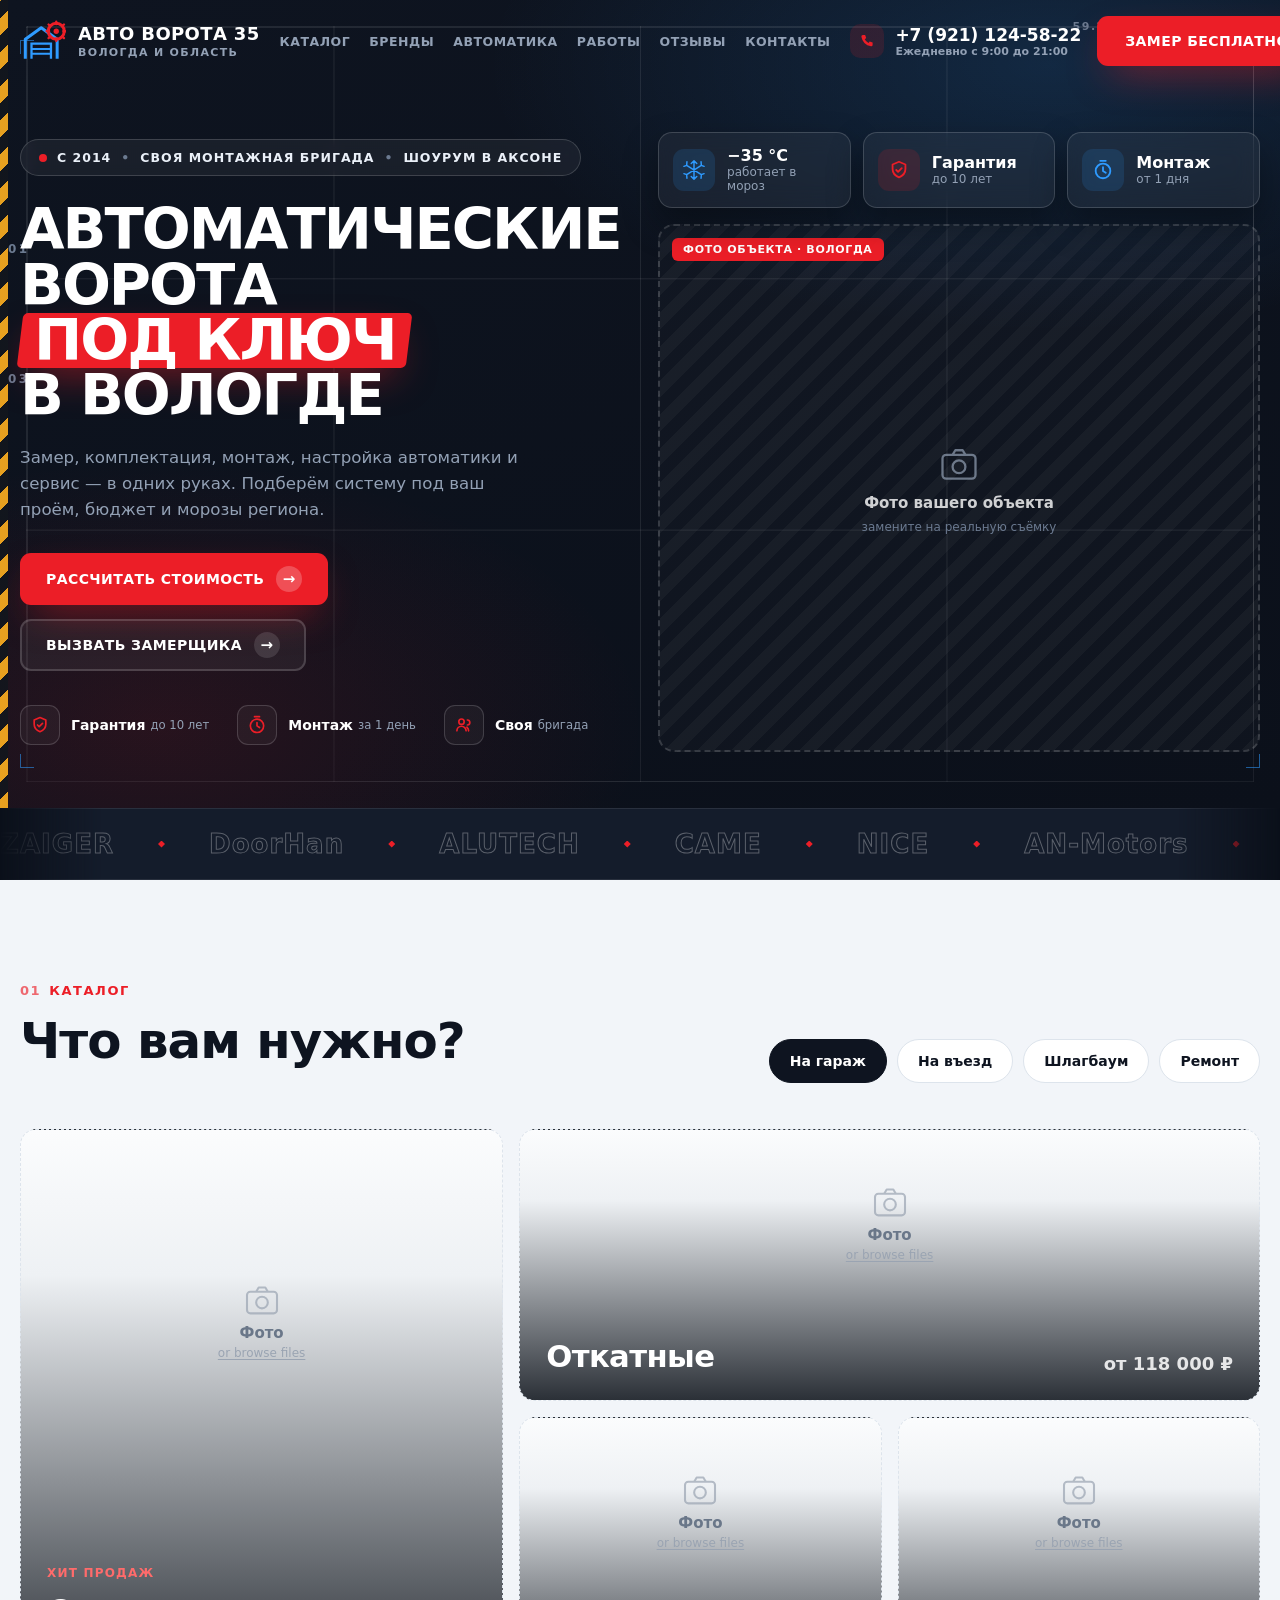
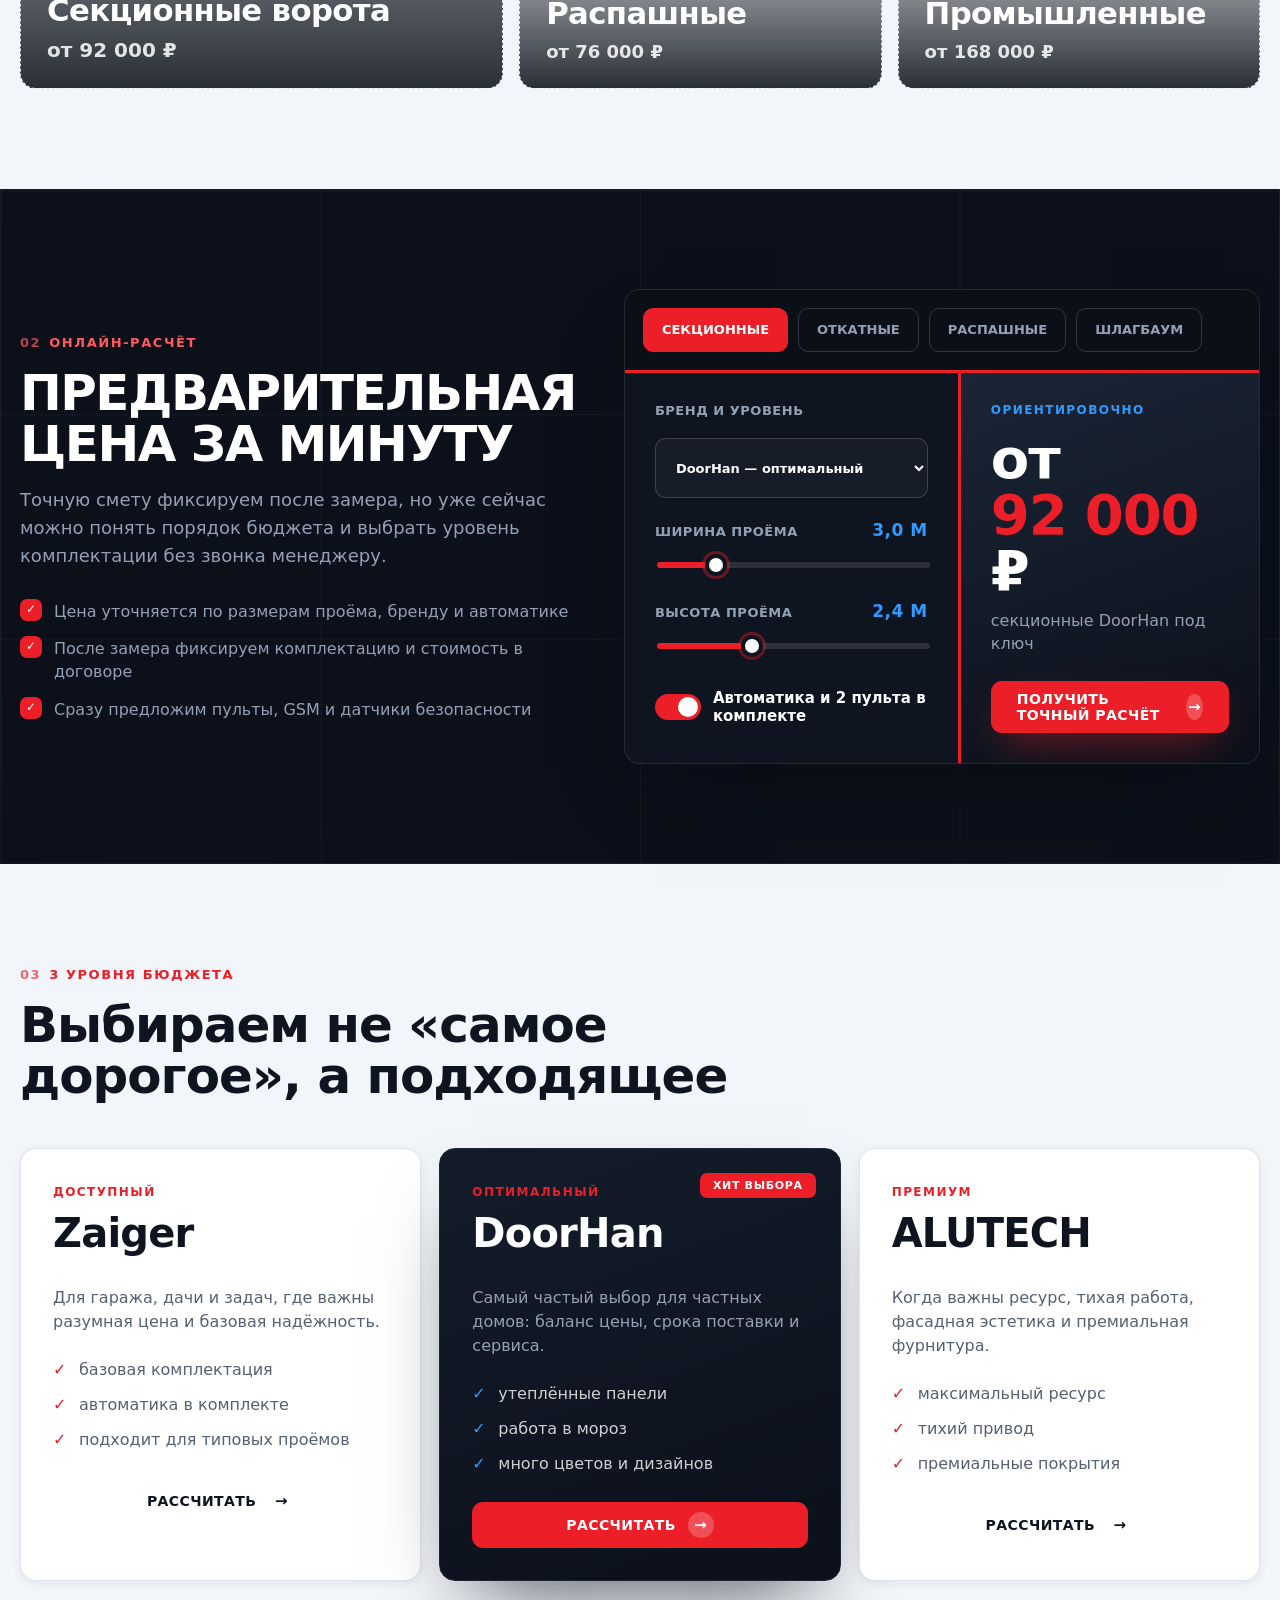
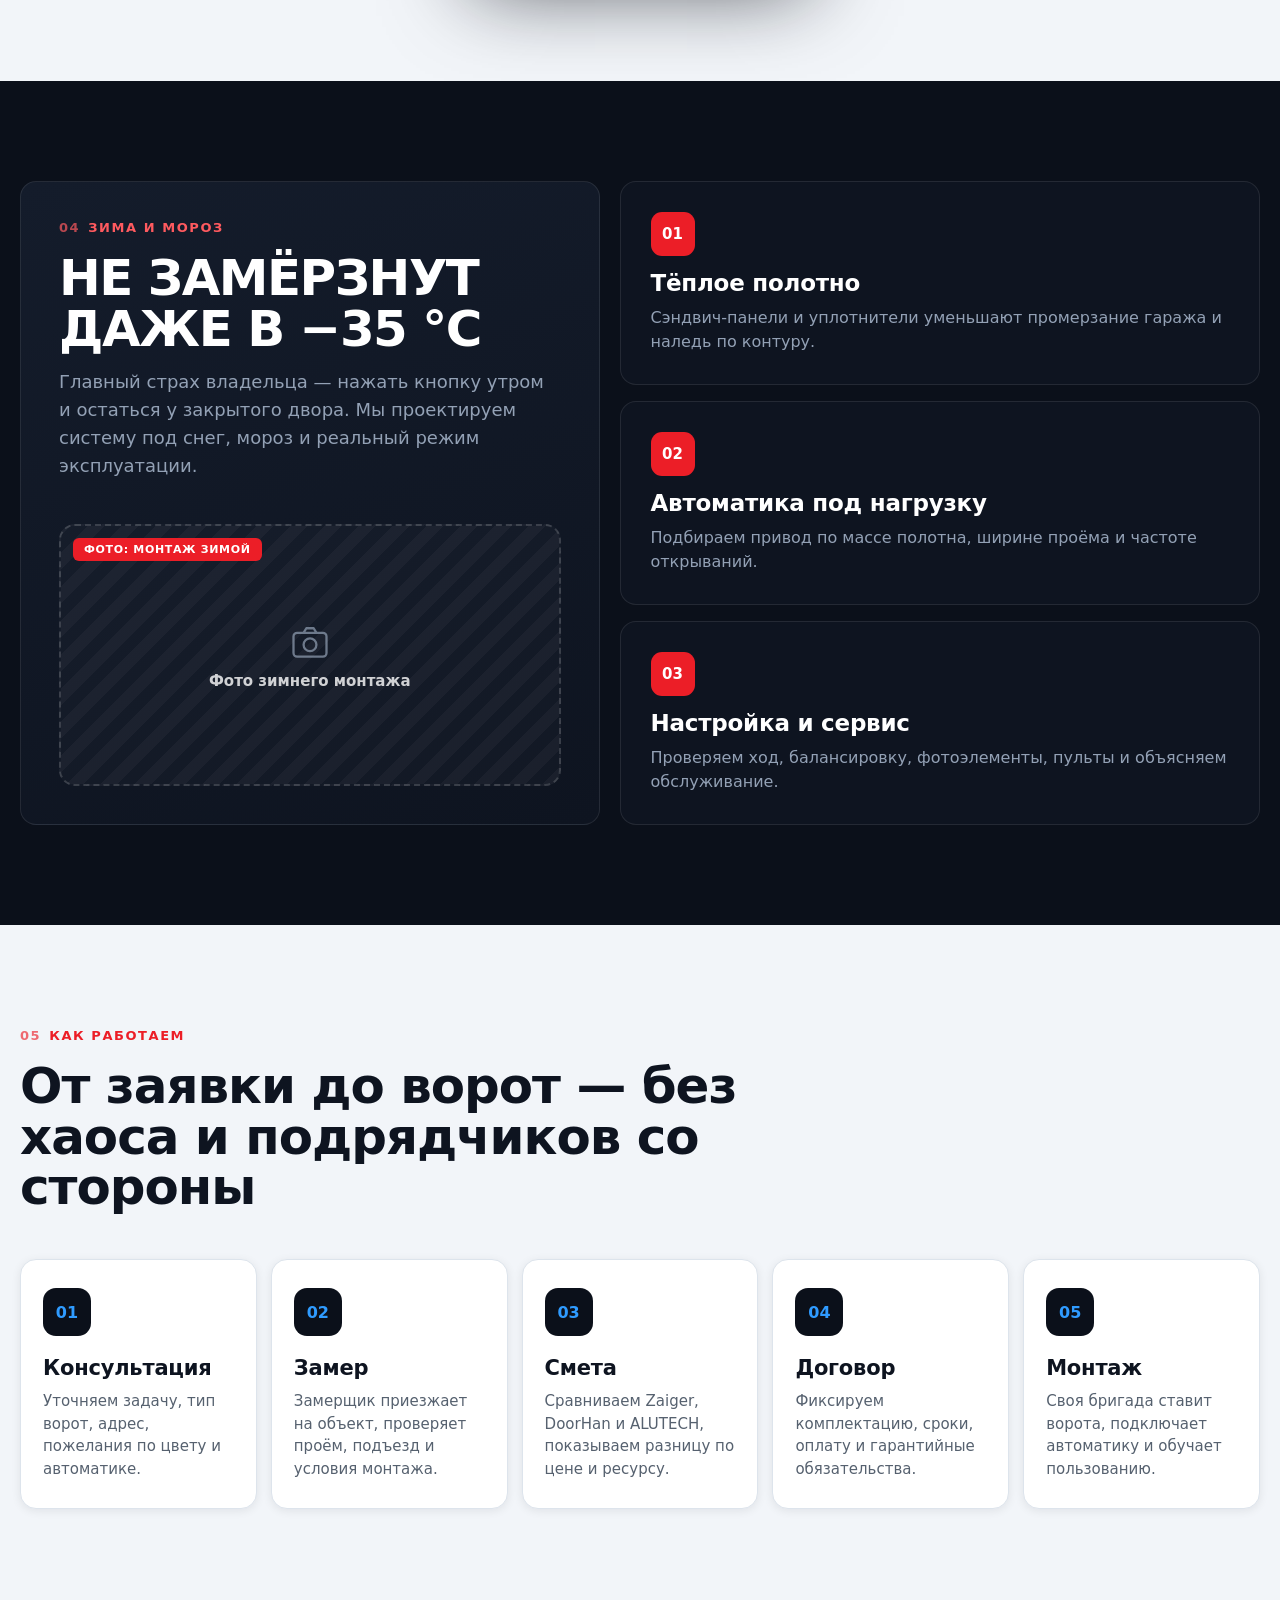
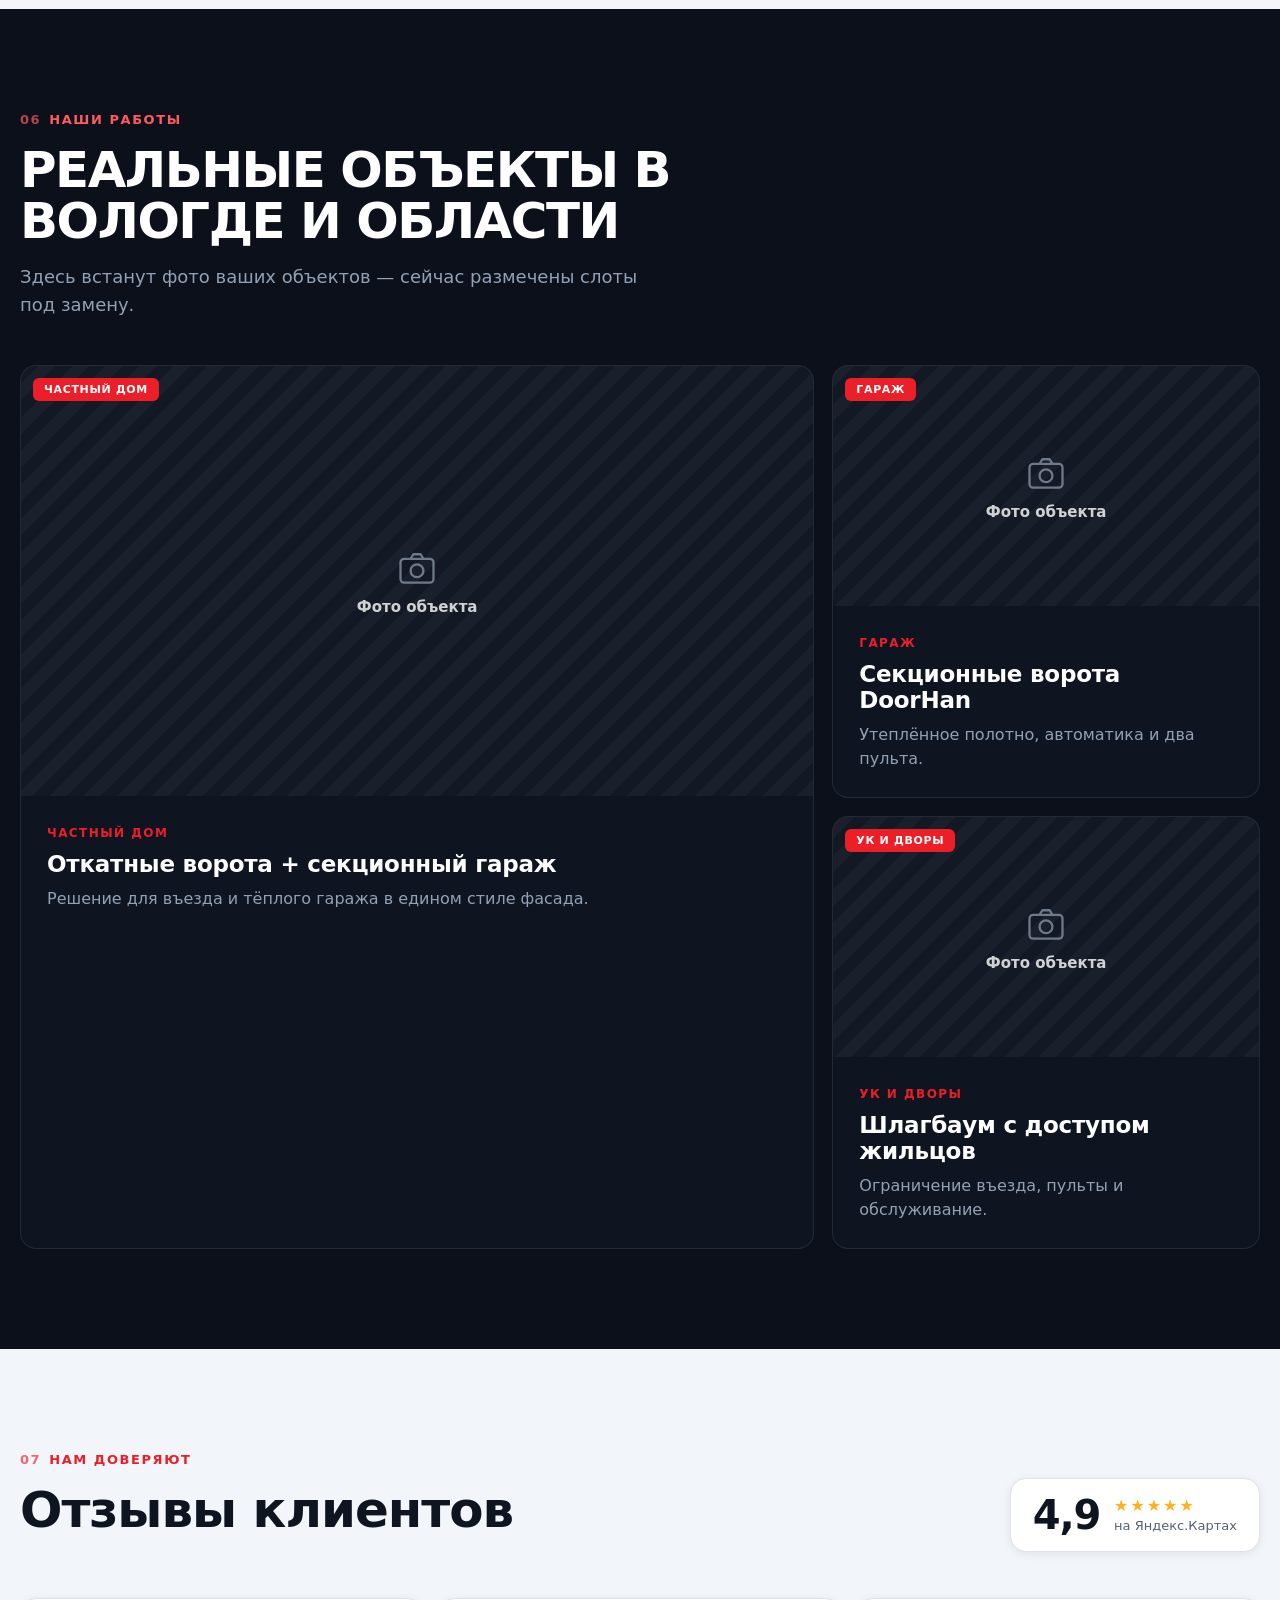
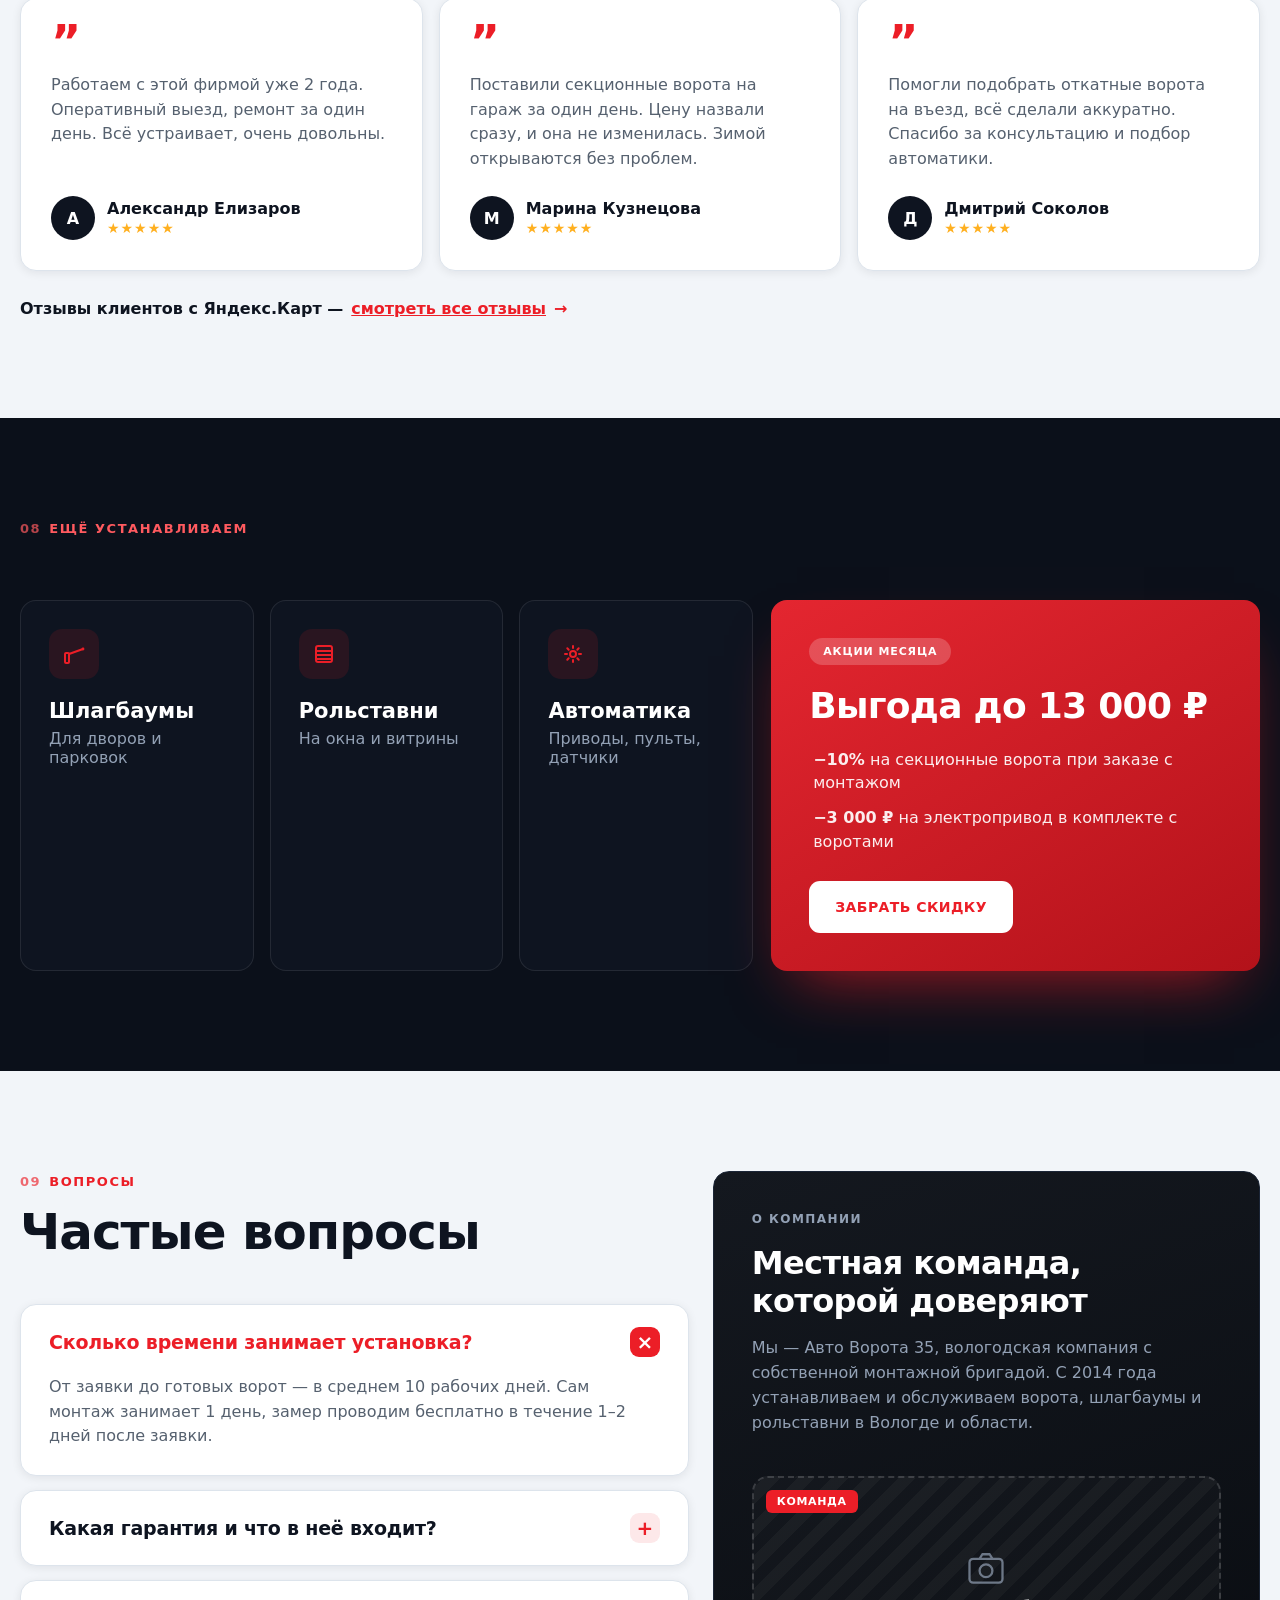
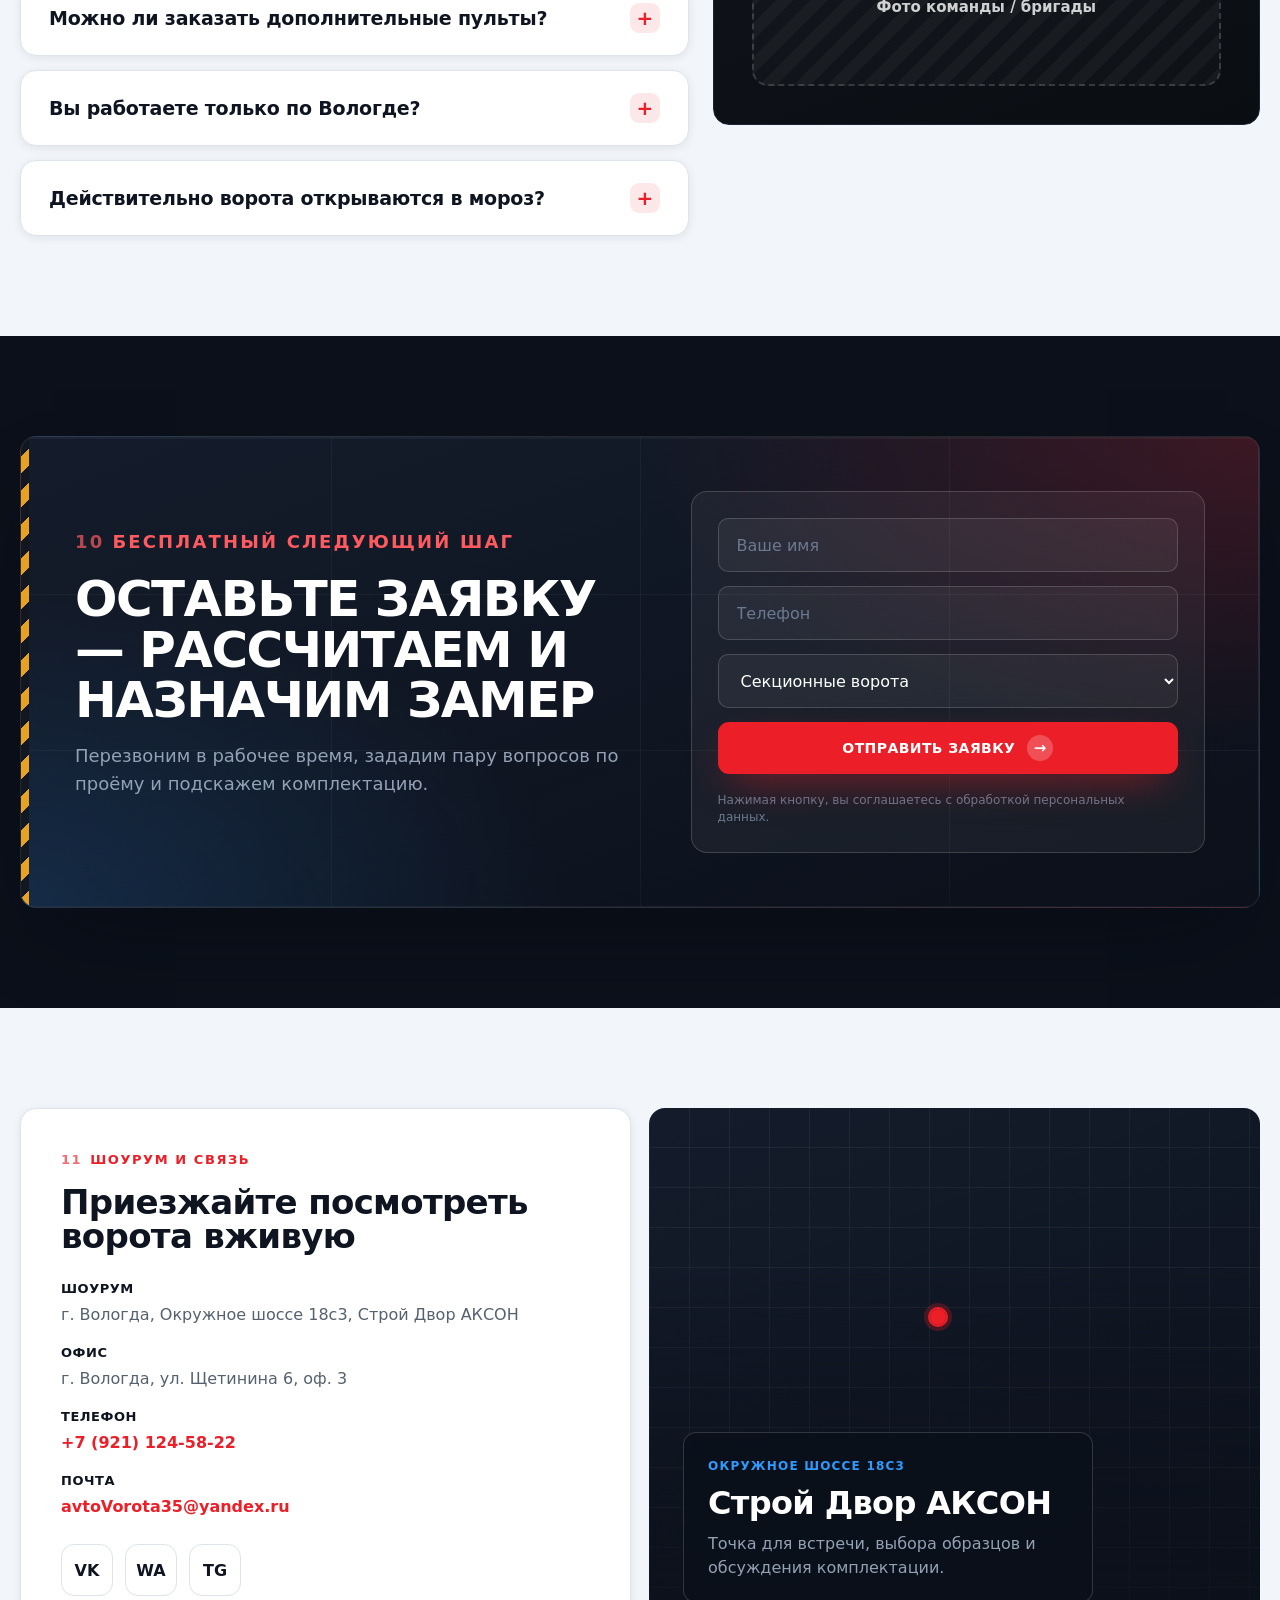
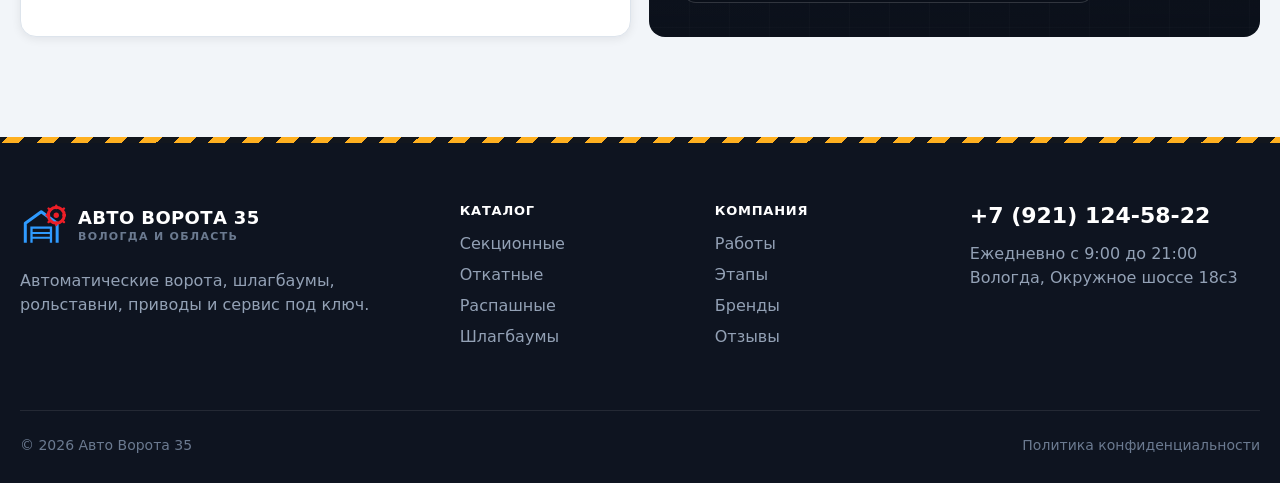
==== commit 0009ef2d: "Add catalog, reviews, promo and about blocks; refine sections Address requested changes: - Replace H" ====
--- a/index.html
+++ b/index.html
@@ -15,7 +15,6 @@
     <link rel="stylesheet" href="styles.css" />
   </head>
   <body>
-    <!-- reusable SVG defs: logo -->
     <svg width="0" height="0" style="position:absolute" aria-hidden="true">
       <symbol id="logo-mark" viewBox="0 0 52 48">
         <path d="M6 44V22L24 9l18 13v22" fill="none" stroke="#2f9bff" stroke-width="3.4" stroke-linejoin="round"/>
@@ -25,6 +24,11 @@
         <path d="M41 5v-3M41 24v-3M49 13h3M30 13h3M47.7 7.3l2-2M32.3 20.7l2-2M47.7 18.7l2 2M32.3 5.3l2 2" stroke="#ec1e27" stroke-width="2.6" stroke-linecap="round"/>
         <circle cx="41" cy="13" r="3" fill="#ec1e27"/>
       </symbol>
+      <symbol id="cam" viewBox="0 0 48 48">
+        <rect x="6" y="14" width="36" height="26" rx="4" fill="none" stroke="currentColor" stroke-width="2.5"/>
+        <circle cx="24" cy="27" r="7" fill="none" stroke="currentColor" stroke-width="2.5"/>
+        <path d="M17 14l3-5h8l3 5" fill="none" stroke="currentColor" stroke-width="2.5" stroke-linejoin="round"/>
+      </symbol>
     </svg>
 
     <header class="site-header" id="top" data-header>
@@ -34,11 +38,11 @@
       </a>
 
       <nav class="main-nav" aria-label="Основная навигация">
-        <a href="#tasks">Задачи</a>
-        <a href="#systems">Каталог</a>
-        <a href="#winter">Автоматика</a>
+        <a href="#catalog">Каталог</a>
+        <a href="#systems">Бренды</a>
+        <a href="#extra">Автоматика</a>
         <a href="#works">Работы</a>
-        <a href="#process">О компании</a>
+        <a href="#reviews">Отзывы</a>
         <a href="#contacts">Контакты</a>
       </nav>
 
@@ -86,7 +90,7 @@
             <div class="hero-chips">
               <div class="chip-card">
                 <span class="cic blue"><svg viewBox="0 0 24 24" fill="none"><path d="M12 2v20M4 7l16 10M20 7L4 17M12 2l-3 3M12 2l3 3M12 22l-3-3M12 22l3-3M4 7l.3-4M4 7 1 8M20 17l-.3 4M20 17l3-1M20 7l3 1M20 7l-.3-4M4 17l-3-1M4 17l.3 4" stroke="currentColor" stroke-width="1.6" stroke-linecap="round"/></svg></span>
-                <div><b>−30 °C</b><small>работает в мороз</small></div>
+                <div><b>−35 °C</b><small>работает в мороз</small></div>
               </div>
               <div class="chip-card">
                 <span class="cic red"><svg viewBox="0 0 24 24" fill="none"><path d="M12 3l7 3v5c0 4.5-3 7.5-7 9-4-1.5-7-4.5-7-9V6l7-3z" stroke="currentColor" stroke-width="2" stroke-linejoin="round"/><path d="M9 12l2 2 4-4" stroke="currentColor" stroke-width="2" stroke-linecap="round" stroke-linejoin="round"/></svg></span>
@@ -99,7 +103,7 @@
             </div>
 
             <div class="photo-slot photo-hero" data-label="Фото объекта · Вологда">
-              <svg class="cam" viewBox="0 0 48 48" fill="none" aria-hidden="true"><rect x="6" y="14" width="36" height="26" rx="4" stroke="currentColor" stroke-width="2.5"/><circle cx="24" cy="27" r="7" stroke="currentColor" stroke-width="2.5"/><path d="M17 14l3-5h8l3 5" stroke="currentColor" stroke-width="2.5" stroke-linejoin="round"/></svg>
+              <svg class="cam" viewBox="0 0 48 48"><use href="#cam"/></svg>
               <span>Фото вашего объекта</span>
               <small>замените на реальную съёмку</small>
             </div>
@@ -110,77 +114,57 @@
       <!-- ================= BRAND STRIP (DARK) ================= -->
       <div class="brand-strip" aria-label="Бренды и автоматика">
         <div class="brand-track">
-          <span>ZAIGER</span><i></i><span>DoorHan</span><i></i><span>Hörmann</span><i></i>
-          <span>ALUTECH</span><i></i><span>CAME</span><i></i><span>NICE</span><i></i>
-          <span>ZAIGER</span><i></i><span>DoorHan</span><i></i><span>Hörmann</span><i></i>
-          <span>ALUTECH</span><i></i><span>CAME</span><i></i><span>NICE</span><i></i>
+          <span>ZAIGER</span><i></i><span>DoorHan</span><i></i><span>ALUTECH</span><i></i>
+          <span>CAME</span><i></i><span>NICE</span><i></i><span>AN-Motors</span><i></i>
+          <span>ZAIGER</span><i></i><span>DoorHan</span><i></i><span>ALUTECH</span><i></i>
+          <span>CAME</span><i></i><span>NICE</span><i></i><span>AN-Motors</span><i></i>
         </div>
       </div>
 
-      <!-- ================= TASKS (LIGHT) ================= -->
-      <section class="section section--light" id="tasks">
-        <div class="wrap">
-          <div class="section-head reveal">
-            <p class="kicker">Выберите задачу</p>
-            <h2>Не заставляем разбираться в каталогах</h2>
-            <p class="section-sub">
-              Клиенты приходят не за «моделью ворот», а за понятным результатом:
-              тепло в гараже, закрытый двор, управляемый въезд или срочный ремонт.
-            </p>
-          </div>
-
-          <div class="task-grid">
-            <article class="task-card reveal">
-              <span class="task-num">01</span>
-              <span class="task-icon" aria-hidden="true"><svg viewBox="0 0 28 28" fill="none"><rect x="5" y="6" width="18" height="16" rx="2" stroke="currentColor" stroke-width="2.2"/><path d="M5 11.5H23M5 17H23" stroke="currentColor" stroke-width="2.2" stroke-linecap="round"/></svg></span>
-              <small>Для гаража</small>
-              <h3>Тёплые секционные ворота</h3>
-              <p>Полотно уходит под потолок, держит тепло и открывается с пульта без выхода из машины.</p>
-              <a class="card-link" href="#calculator">Посчитать гараж <i>→</i></a>
-            </article>
-            <article class="task-card reveal">
-              <span class="task-num">02</span>
-              <span class="task-icon" aria-hidden="true"><svg viewBox="0 0 28 28" fill="none"><path d="M4 22V8a1 1 0 0 1 1-1h6a1 1 0 0 1 1 1v14" stroke="currentColor" stroke-width="2.2" stroke-linejoin="round"/><path d="M16 22V11" stroke="currentColor" stroke-width="2.2" stroke-linecap="round"/><path d="M16 14h6M19 11l3 3-3 3" stroke="currentColor" stroke-width="2.2" stroke-linecap="round" stroke-linejoin="round"/><path d="M4 22h20" stroke="currentColor" stroke-width="2.2" stroke-linecap="round"/></svg></span>
-              <small>Для участка</small>
-              <h3>Откатные и распашные ворота</h3>
-              <p>Подберём конструкцию под ширину проезда, забор, снеговую нагрузку и автоматику.</p>
-              <a class="card-link" href="#calculator">Подобрать въезд <i>→</i></a>
-            </article>
-            <article class="task-card reveal">
-              <span class="task-num">03</span>
-              <span class="task-icon" aria-hidden="true"><svg viewBox="0 0 28 28" fill="none"><path d="M4 23V11l10-6 10 6v12" stroke="currentColor" stroke-width="2.2" stroke-linejoin="round"/><path d="M4 23h20" stroke="currentColor" stroke-width="2.2" stroke-linecap="round"/><rect x="11" y="15" width="6" height="8" stroke="currentColor" stroke-width="2.2"/></svg></span>
-              <small>Для бизнеса</small>
-              <h3>Промышленные решения</h3>
-              <p>Ворота для склада, сервиса, автомойки или производства с договором и обслуживанием.</p>
-              <a class="card-link" href="#request">Запросить КП <i>→</i></a>
-            </article>
-            <article class="task-card reveal">
-              <span class="task-num">04</span>
-              <span class="task-icon" aria-hidden="true"><svg viewBox="0 0 28 28" fill="none"><rect x="3" y="12" width="4" height="11" rx="1" stroke="currentColor" stroke-width="2"/><path d="M7 14 22 8" stroke="currentColor" stroke-width="2.4" stroke-linecap="round"/><circle cx="22" cy="8" r="1.6" fill="currentColor"/></svg></span>
-              <small>Для двора</small>
-              <h3>Шлагбаумы и контроль въезда</h3>
-              <p>Закроем двор, парковку или территорию от чужих машин и настроим доступ для своих.</p>
-              <a class="card-link" href="#request">Обсудить объект <i>→</i></a>
-            </article>
-            <article class="task-card task-accent reveal">
-              <span class="task-num">05</span>
-              <span class="task-icon" aria-hidden="true"><svg viewBox="0 0 28 28" fill="none"><circle cx="14" cy="14" r="3.4" stroke="currentColor" stroke-width="2.2"/><path d="M14 5v2.4M14 20.6V23M23 14h-2.4M7.4 14H5M20.1 7.9l-1.7 1.7M9.6 18.4l-1.7 1.7M20.1 20.1l-1.7-1.7M9.6 9.6 7.9 7.9" stroke="currentColor" stroke-width="2.2" stroke-linecap="round"/></svg></span>
-              <small>Сервис</small>
-              <h3>Ремонт, пульты, приводы</h3>
-              <p>Если ворота не открываются, потерялся пульт или нужен привод NICE / DoorHan / Came.</p>
-              <a class="card-link" href="#request">Оставить заявку <i>→</i></a>
-            </article>
-          </div>
-        </div>
-      </section>
-
-      <!-- ================= CALCULATOR (DARK) ================= -->
+      <!-- ================= (01) CATALOG (LIGHT) ================= -->
+      <section class="section section--light" id="catalog">
+        <div class="wrap">
+          <div class="section-head section-head--row reveal">
+            <div>
+              <p class="kicker"><span class="k-num">01</span> Каталог</p>
+              <h2>Что вам нужно?</h2>
+            </div>
+            <div class="cat-filters" data-cat-group>
+              <button class="cat-chip active" type="button">На гараж</button>
+              <button class="cat-chip" type="button">На въезд</button>
+              <button class="cat-chip" type="button">Шлагбаум</button>
+              <button class="cat-chip" type="button">Ремонт</button>
+            </div>
+          </div>
+
+          <div class="cat-grid">
+            <a class="cat-card cat-featured reveal" href="#calculator">
+              <div class="cat-ph"><svg class="cam" viewBox="0 0 48 48"><use href="#cam"/></svg><span>Фото</span><small>or browse files</small></div>
+              <div class="cat-info"><span class="cat-badge">Хит продаж</span><h3>Секционные ворота</h3><b>от 92 000 ₽</b></div>
+            </a>
+            <a class="cat-card cat-wide reveal" href="#calculator">
+              <div class="cat-ph"><svg class="cam" viewBox="0 0 48 48"><use href="#cam"/></svg><span>Фото</span><small>or browse files</small></div>
+              <div class="cat-info"><h3>Откатные</h3><b>от 118 000 ₽</b></div>
+            </a>
+            <a class="cat-card cat-a reveal" href="#calculator">
+              <div class="cat-ph"><svg class="cam" viewBox="0 0 48 48"><use href="#cam"/></svg><span>Фото</span><small>or browse files</small></div>
+              <div class="cat-info"><h3>Распашные</h3><b>от 76 000 ₽</b></div>
+            </a>
+            <a class="cat-card cat-b reveal" href="#request">
+              <div class="cat-ph"><svg class="cam" viewBox="0 0 48 48"><use href="#cam"/></svg><span>Фото</span><small>or browse files</small></div>
+              <div class="cat-info"><h3>Промышленные</h3><b>от 168 000 ₽</b></div>
+            </a>
+          </div>
+        </div>
+      </section>
+
+      <!-- ================= (02) CALCULATOR (DARK) ================= -->
       <section class="section section--dark" id="calculator">
         <div class="blueprint blueprint--soft" aria-hidden="true"></div>
         <div class="wrap">
           <div class="calc-layout">
             <div class="calc-copy reveal">
-              <p class="kicker light">Онлайн-расчёт</p>
+              <p class="kicker light"><span class="k-num">02</span> Онлайн-расчёт</p>
               <h2>Предварительная цена за минуту</h2>
               <p class="section-sub">
                 Точную смету фиксируем после замера, но уже сейчас можно понять порядок бюджета
@@ -207,7 +191,7 @@
                     <select id="brandSelect">
                       <option value="-18000">Zaiger — доступный</option>
                       <option value="0" selected>DoorHan — оптимальный</option>
-                      <option value="48000">Hörmann — премиум</option>
+                      <option value="48000">ALUTECH — премиум</option>
                     </select>
                   </label>
                   <label>
@@ -236,11 +220,11 @@
         </div>
       </section>
 
-      <!-- ================= SYSTEMS / CATALOG (LIGHT) ================= -->
+      <!-- ================= (03) SYSTEMS (LIGHT) ================= -->
       <section class="section section--light" id="systems">
         <div class="wrap">
           <div class="section-head reveal">
-            <p class="kicker">3 уровня бюджета</p>
+            <p class="kicker"><span class="k-num">03</span> 3 уровня бюджета</p>
             <h2>Выбираем не «самое дорогое», а подходящее</h2>
           </div>
           <div class="system-grid">
@@ -248,35 +232,38 @@
               <div class="system-top"><span class="tier">Доступный</span><strong>Zaiger</strong></div>
               <p>Для гаража, дачи и задач, где важны разумная цена и базовая надёжность.</p>
               <ul><li>базовая комплектация</li><li>автоматика в комплекте</li><li>подходит для типовых проёмов</li></ul>
+              <a class="btn btn-outline system-btn" href="#calculator"><span>Рассчитать</span><i class="arr">→</i></a>
             </article>
             <article class="system-card featured reveal">
               <div class="featured-badge">Хит выбора</div>
               <div class="system-top"><span class="tier">Оптимальный</span><strong>DoorHan</strong></div>
               <p>Самый частый выбор для частных домов: баланс цены, срока поставки и сервиса.</p>
               <ul><li>утеплённые панели</li><li>работа в мороз</li><li>много цветов и дизайнов</li></ul>
+              <a class="btn btn-primary system-btn" href="#calculator"><span>Рассчитать</span><i class="arr">→</i></a>
             </article>
             <article class="system-card reveal">
-              <div class="system-top"><span class="tier">Премиум</span><strong>Hörmann</strong></div>
+              <div class="system-top"><span class="tier">Премиум</span><strong>ALUTECH</strong></div>
               <p>Когда важны ресурс, тихая работа, фасадная эстетика и премиальная фурнитура.</p>
               <ul><li>максимальный ресурс</li><li>тихий привод</li><li>премиальные покрытия</li></ul>
-            </article>
-          </div>
-        </div>
-      </section>
-
-      <!-- ================= WINTER / AUTOMATION (DARK) ================= -->
+              <a class="btn btn-outline system-btn" href="#calculator"><span>Рассчитать</span><i class="arr">→</i></a>
+            </article>
+          </div>
+        </div>
+      </section>
+
+      <!-- ================= (04) WINTER (DARK) ================= -->
       <section class="section section--dark" id="winter">
         <div class="wrap">
           <div class="winter-layout">
             <div class="winter-card reveal">
-              <p class="kicker light">Вологодская зима</p>
-              <h2>Почему ворота не должны примерзать</h2>
+              <p class="kicker light"><span class="k-num">04</span> Зима и мороз</p>
+              <h2>Не замёрзнут даже в −35 °С</h2>
               <p class="section-sub">
                 Главный страх владельца — нажать кнопку утром и остаться у закрытого двора.
                 Мы проектируем систему под снег, мороз и реальный режим эксплуатации.
               </p>
               <div class="photo-slot photo-winter" data-label="Фото: монтаж зимой">
-                <svg class="cam" viewBox="0 0 48 48" fill="none" aria-hidden="true"><rect x="6" y="14" width="36" height="26" rx="4" stroke="currentColor" stroke-width="2.5"/><circle cx="24" cy="27" r="7" stroke="currentColor" stroke-width="2.5"/><path d="M17 14l3-5h8l3 5" stroke="currentColor" stroke-width="2.5" stroke-linejoin="round"/></svg>
+                <svg class="cam" viewBox="0 0 48 48"><use href="#cam"/></svg>
                 <span>Фото зимнего монтажа</span>
               </div>
             </div>
@@ -289,69 +276,151 @@
         </div>
       </section>
 
-      <!-- ================= PROCESS (LIGHT) ================= -->
+      <!-- ================= (05) PROCESS (LIGHT) ================= -->
       <section class="section section--light" id="process">
         <div class="wrap">
           <div class="section-head reveal">
-            <p class="kicker">Как работаем</p>
+            <p class="kicker"><span class="k-num">05</span> Как работаем</p>
             <h2>От заявки до ворот — без хаоса и подрядчиков со стороны</h2>
           </div>
           <div class="timeline">
             <article class="reveal"><span>01</span><h3>Консультация</h3><p>Уточняем задачу, тип ворот, адрес, пожелания по цвету и автоматике.</p></article>
             <article class="reveal"><span>02</span><h3>Замер</h3><p>Замерщик приезжает на объект, проверяет проём, подъезд и условия монтажа.</p></article>
-            <article class="reveal"><span>03</span><h3>Смета</h3><p>Сравниваем Zaiger, DoorHan и Hörmann, показываем разницу по цене и ресурсу.</p></article>
+            <article class="reveal"><span>03</span><h3>Смета</h3><p>Сравниваем Zaiger, DoorHan и ALUTECH, показываем разницу по цене и ресурсу.</p></article>
             <article class="reveal"><span>04</span><h3>Договор</h3><p>Фиксируем комплектацию, сроки, оплату и гарантийные обязательства.</p></article>
             <article class="reveal"><span>05</span><h3>Монтаж</h3><p>Своя бригада ставит ворота, подключает автоматику и обучает пользованию.</p></article>
           </div>
         </div>
       </section>
 
-      <!-- ================= WORKS (DARK) ================= -->
+      <!-- ================= (06) WORKS (DARK) ================= -->
       <section class="section section--dark" id="works">
         <div class="wrap">
           <div class="section-head reveal">
-            <p class="kicker light">Наши работы</p>
+            <p class="kicker light"><span class="k-num">06</span> Наши работы</p>
             <h2>Реальные объекты в Вологде и области</h2>
             <p class="section-sub">Здесь встанут фото ваших объектов — сейчас размечены слоты под замену.</p>
           </div>
           <div class="works-grid">
             <article class="work-card work-large reveal">
-              <div class="photo-slot" data-label="Частный дом">
-                <svg class="cam" viewBox="0 0 48 48" fill="none" aria-hidden="true"><rect x="6" y="14" width="36" height="26" rx="4" stroke="currentColor" stroke-width="2.5"/><circle cx="24" cy="27" r="7" stroke="currentColor" stroke-width="2.5"/><path d="M17 14l3-5h8l3 5" stroke="currentColor" stroke-width="2.5" stroke-linejoin="round"/></svg>
-                <span>Фото объекта</span>
-              </div>
+              <div class="photo-slot" data-label="Частный дом"><svg class="cam" viewBox="0 0 48 48"><use href="#cam"/></svg><span>Фото объекта</span></div>
               <div class="work-body"><span>Частный дом</span><h3>Откатные ворота + секционный гараж</h3><p>Решение для въезда и тёплого гаража в едином стиле фасада.</p></div>
             </article>
             <article class="work-card reveal">
-              <div class="photo-slot" data-label="Гараж">
-                <svg class="cam" viewBox="0 0 48 48" fill="none" aria-hidden="true"><rect x="6" y="14" width="36" height="26" rx="4" stroke="currentColor" stroke-width="2.5"/><circle cx="24" cy="27" r="7" stroke="currentColor" stroke-width="2.5"/><path d="M17 14l3-5h8l3 5" stroke="currentColor" stroke-width="2.5" stroke-linejoin="round"/></svg>
-                <span>Фото объекта</span>
-              </div>
+              <div class="photo-slot" data-label="Гараж"><svg class="cam" viewBox="0 0 48 48"><use href="#cam"/></svg><span>Фото объекта</span></div>
               <div class="work-body"><span>Гараж</span><h3>Секционные ворота DoorHan</h3><p>Утеплённое полотно, автоматика и два пульта.</p></div>
             </article>
             <article class="work-card reveal">
-              <div class="photo-slot" data-label="УК и дворы">
-                <svg class="cam" viewBox="0 0 48 48" fill="none" aria-hidden="true"><rect x="6" y="14" width="36" height="26" rx="4" stroke="currentColor" stroke-width="2.5"/><circle cx="24" cy="27" r="7" stroke="currentColor" stroke-width="2.5"/><path d="M17 14l3-5h8l3 5" stroke="currentColor" stroke-width="2.5" stroke-linejoin="round"/></svg>
-                <span>Фото объекта</span>
-              </div>
+              <div class="photo-slot" data-label="УК и дворы"><svg class="cam" viewBox="0 0 48 48"><use href="#cam"/></svg><span>Фото объекта</span></div>
               <div class="work-body"><span>УК и дворы</span><h3>Шлагбаум с доступом жильцов</h3><p>Ограничение въезда, пульты и обслуживание.</p></div>
             </article>
           </div>
         </div>
       </section>
 
-      <!-- ================= OBJECTIONS (LIGHT) ================= -->
+      <!-- ================= (07) REVIEWS (LIGHT) ================= -->
+      <section class="section section--light" id="reviews">
+        <div class="wrap">
+          <div class="section-head section-head--row reveal">
+            <div>
+              <p class="kicker"><span class="k-num">07</span> Нам доверяют</p>
+              <h2>Отзывы клиентов</h2>
+            </div>
+            <div class="rating-badge">
+              <b>4,9</b>
+              <div><span class="stars">★★★★★</span><small>на Яндекс.Картах</small></div>
+            </div>
+          </div>
+
+          <div class="review-grid">
+            <article class="review-card reveal">
+              <span class="quote">”</span>
+              <p>Работаем с этой фирмой уже 2 года. Оперативный выезд, ремонт за один день. Всё устраивает, очень довольны.</p>
+              <div class="review-author"><span class="avatar">А</span><div><b>Александр Елизаров</b><span class="stars">★★★★★</span></div></div>
+            </article>
+            <article class="review-card reveal">
+              <span class="quote">”</span>
+              <p>Поставили секционные ворота на гараж за один день. Цену назвали сразу, и она не изменилась. Зимой открываются без проблем.</p>
+              <div class="review-author"><span class="avatar">М</span><div><b>Марина Кузнецова</b><span class="stars">★★★★★</span></div></div>
+            </article>
+            <article class="review-card reveal">
+              <span class="quote">”</span>
+              <p>Помогли подобрать откатные ворота на въезд, всё сделали аккуратно. Спасибо за консультацию и подбор автоматики.</p>
+              <div class="review-author"><span class="avatar">Д</span><div><b>Дмитрий Соколов</b><span class="stars">★★★★★</span></div></div>
+            </article>
+          </div>
+
+          <a class="reviews-link reveal" href="https://yandex.ru/maps" target="_blank" rel="noopener">
+            Отзывы клиентов с Яндекс.Карт — <u>смотреть все отзывы</u> <i>→</i>
+          </a>
+        </div>
+      </section>
+
+      <!-- ================= (08) EXTRA / PROMO (DARK) ================= -->
+      <section class="section section--dark" id="extra">
+        <div class="wrap">
+          <div class="section-head reveal">
+            <p class="kicker light"><span class="k-num">08</span> Ещё устанавливаем</p>
+          </div>
+          <div class="extra-layout">
+            <div class="extra-services">
+              <article class="extra-card reveal">
+                <span class="extra-ic"><svg viewBox="0 0 24 24" fill="none"><rect x="3" y="11" width="4" height="10" rx="1" stroke="currentColor" stroke-width="2"/><path d="M7 12 21 7" stroke="currentColor" stroke-width="2.2" stroke-linecap="round"/><circle cx="21" cy="7" r="1.4" fill="currentColor"/></svg></span>
+                <h3>Шлагбаумы</h3>
+                <p>Для дворов и парковок</p>
+              </article>
+              <article class="extra-card reveal">
+                <span class="extra-ic"><svg viewBox="0 0 24 24" fill="none"><rect x="4" y="4" width="16" height="16" rx="2" stroke="currentColor" stroke-width="2"/><path d="M4 9h16M4 13h16M4 17h16" stroke="currentColor" stroke-width="1.8"/></svg></span>
+                <h3>Рольставни</h3>
+                <p>На окна и витрины</p>
+              </article>
+              <article class="extra-card reveal">
+                <span class="extra-ic"><svg viewBox="0 0 24 24" fill="none"><circle cx="12" cy="12" r="3" stroke="currentColor" stroke-width="2"/><path d="M12 4v2M12 18v2M20 12h-2M6 12H4M17.7 6.3l-1.4 1.4M7.7 16.3l-1.4 1.4M17.7 17.7l-1.4-1.4M7.7 7.7 6.3 6.3" stroke="currentColor" stroke-width="2" stroke-linecap="round"/></svg></span>
+                <h3>Автоматика</h3>
+                <p>Приводы, пульты, датчики</p>
+              </article>
+            </div>
+
+            <aside class="promo-card reveal">
+              <span class="promo-badge">Акции месяца</span>
+              <h3>Выгода до 13 000 ₽</h3>
+              <ul>
+                <li><b>−10%</b> на секционные ворота при заказе с монтажом</li>
+                <li><b>−3 000 ₽</b> на электропривод в комплекте с воротами</li>
+              </ul>
+              <a class="btn promo-btn magnetic" href="#request"><span>Забрать скидку</span></a>
+            </aside>
+          </div>
+        </div>
+      </section>
+
+      <!-- ================= (09) FAQ + ABOUT (LIGHT) ================= -->
       <section class="section section--light" id="faq">
         <div class="wrap">
-          <div class="section-head reveal">
-            <p class="kicker">Частые сомнения</p>
-            <h2>Ответы на вопросы, которые задают до звонка</h2>
-          </div>
-          <div class="objection-grid">
-            <details open class="reveal"><summary>Зимой точно не замёрзнет?</summary><p>Важны не обещания, а подбор полотна, привода, уплотнений и правильная настройка. На замере смотрим реальные условия эксплуатации.</p></details>
-            <details class="reveal"><summary>Сколько времени занимает установка?</summary><p>Типовой монтаж обычно занимает один день. Общий срок зависит от бренда, размеров и готовности проёма.</p></details>
-            <details class="reveal"><summary>Можно не переплачивать за премиум?</summary><p>Да. Для этого и сравниваем три уровня: Zaiger, DoorHan и Hörmann. Показываем, где экономия разумна, а где лучше не упрощать.</p></details>
-            <details class="reveal"><summary>Кто будет устанавливать?</summary><p>Монтаж выполняет собственная бригада. Компания отвечает за подбор, установку и сервис после сдачи объекта.</p></details>
+          <div class="faq-layout">
+            <div class="faq-main">
+              <div class="section-head reveal">
+                <p class="kicker"><span class="k-num">09</span> Вопросы</p>
+                <h2>Частые вопросы</h2>
+              </div>
+              <div class="faq-list">
+                <details open class="reveal"><summary>Сколько времени занимает установка?</summary><p>От заявки до готовых ворот — в среднем 10 рабочих дней. Сам монтаж занимает 1 день, замер проводим бесплатно в течение 1–2 дней после заявки.</p></details>
+                <details class="reveal"><summary>Какая гарантия и что в неё входит?</summary><p>Гарантия до 10 лет на монтаж и до 5 лет на автоматику. Входит сервисный выезд в гарантийный период и настройка узлов.</p></details>
+                <details class="reveal"><summary>Можно ли заказать дополнительные пульты?</summary><p>Да, докупаем пульты, брелоки, GSM-модули и клавиатуры доступа в любой момент — привяжем к вашей автоматике.</p></details>
+                <details class="reveal"><summary>Вы работаете только по Вологде?</summary><p>Работаем по Вологде и области. Выезд замерщика по городу бесплатный, по области — уточняйте у менеджера.</p></details>
+                <details class="reveal"><summary>Действительно ворота открываются в мороз?</summary><p>Да. Подбираем полотно, привод и уплотнения под мороз и настраиваем узлы — ворота работают даже в −35 °С.</p></details>
+              </div>
+            </div>
+
+            <aside class="about-card reveal">
+              <p class="about-kicker">О компании</p>
+              <h3>Местная команда, которой доверяют</h3>
+              <p>Мы — Авто Ворота 35, вологодская компания с собственной монтажной бригадой. С 2014 года устанавливаем и обслуживаем ворота, шлагбаумы и рольставни в Вологде и области.</p>
+              <div class="photo-slot" data-label="Команда">
+                <svg class="cam" viewBox="0 0 48 48"><use href="#cam"/></svg>
+                <span>Фото команды / бригады</span>
+              </div>
+            </aside>
           </div>
         </div>
       </section>
@@ -363,7 +432,7 @@
             <div class="hero-hazard" aria-hidden="true"></div>
             <div class="blueprint blueprint--soft" aria-hidden="true"></div>
             <div class="final-copy reveal">
-              <p class="kicker light">Бесплатный следующий шаг</p>
+              <p class="kicker light"><span class="k-num">10</span> Бесплатный следующий шаг</p>
               <h2>Оставьте заявку — рассчитаем и назначим замер</h2>
               <p>Перезвоним в рабочее время, зададим пару вопросов по проёму и подскажем комплектацию.</p>
             </div>
@@ -389,7 +458,7 @@
         <div class="wrap">
           <div class="contacts-layout">
             <div class="contact-info reveal">
-              <p class="kicker">Шоурум и связь</p>
+              <p class="kicker"><span class="k-num">11</span> Шоурум и связь</p>
               <h2>Приезжайте посмотреть ворота вживую</h2>
               <address><strong>Шоурум</strong>г. Вологда, Окружное шоссе 18с3, Строй Двор АКСОН</address>
               <address><strong>Офис</strong>г. Вологда, ул. Щетинина 6, оф. 3</address>
@@ -420,8 +489,8 @@
           </a>
           <p>Автоматические ворота, шлагбаумы, рольставни, приводы и сервис под ключ.</p>
         </div>
-        <nav aria-label="Каталог"><strong>Каталог</strong><a href="#tasks">Секционные</a><a href="#tasks">Откатные</a><a href="#tasks">Распашные</a><a href="#tasks">Шлагбаумы</a></nav>
-        <nav aria-label="Компания"><strong>Компания</strong><a href="#works">Работы</a><a href="#process">Этапы</a><a href="#systems">Бренды</a><a href="#contacts">Контакты</a></nav>
+        <nav aria-label="Каталог"><strong>Каталог</strong><a href="#catalog">Секционные</a><a href="#catalog">Откатные</a><a href="#catalog">Распашные</a><a href="#extra">Шлагбаумы</a></nav>
+        <nav aria-label="Компания"><strong>Компания</strong><a href="#works">Работы</a><a href="#process">Этапы</a><a href="#systems">Бренды</a><a href="#reviews">Отзывы</a></nav>
         <div class="footer-contact">
           <a class="footer-phone" href="tel:+79211245822">+7 (921) 124-58-22</a>
           <p>Ежедневно с 9:00 до 21:00<br />Вологда, Окружное шоссе 18с3</p>
--- a/styles.css
+++ b/styles.css
@@ -121,13 +121,13 @@
 
 /* ================= KICKER / PILL ================= */
 .kicker {
-  display: inline-flex; align-items: center; gap: 9px; max-width: 100%; flex-wrap: wrap;
-  margin: 0 0 20px; padding: 8px 15px; border-radius: 18px;
-  border: 1px solid var(--line-l); background: var(--white); color: var(--muted-l);
-  font-size: 12px; font-weight: 900; letter-spacing: 0.1em; text-transform: uppercase;
-}
-.kicker::before { width: 8px; height: 8px; content: ""; background: var(--red); clip-path: polygon(50% 0, 100% 50%, 50% 100%, 0 50%); }
-.kicker.light { border-color: var(--line-d2); background: rgba(255, 255, 255, 0.05); color: var(--muted-d); }
+  display: inline-flex; align-items: baseline; gap: 8px; max-width: 100%; flex-wrap: wrap;
+  margin: 0 0 18px; color: var(--red);
+  font-size: 13px; font-weight: 900; letter-spacing: 0.12em; text-transform: uppercase;
+}
+.kicker .k-num { color: var(--red); opacity: 0.65; }
+.kicker.light { color: #ff5a5f; }
+.kicker.light .k-num { color: #ff5a5f; opacity: 0.7; }
 
 .pill {
   display: inline-flex; align-items: center; gap: 10px; max-width: 100%; flex-wrap: wrap;
@@ -254,9 +254,10 @@
 .section--dark + .section--dark { border-top: 1px solid var(--line-d); }
 
 .section-head { max-width: 780px; margin-bottom: 46px; }
-.section h2 { margin: 0 0 16px; font-size: clamp(30px, 3.9vw, 54px); font-weight: 900; line-height: 1.02; letter-spacing: -0.03em; text-transform: uppercase; }
-.section--light h2 { color: var(--ink); }
-.section--dark h2 { color: #fff; }
+.section-head--row { max-width: none; display: flex; align-items: flex-end; justify-content: space-between; gap: 24px; flex-wrap: wrap; }
+.section h2 { margin: 0 0 16px; font-size: clamp(30px, 3.9vw, 54px); font-weight: 900; line-height: 1.02; letter-spacing: -0.03em; }
+.section--light h2 { color: var(--ink); text-transform: none; letter-spacing: -0.02em; }
+.section--dark h2 { color: #fff; text-transform: uppercase; }
 .section-sub { max-width: 640px; font-size: 18px; line-height: 1.55; }
 .section--light .section-sub { color: var(--muted-l); }
 .section--dark .section-sub { color: var(--muted-d); }
@@ -387,8 +388,91 @@
 summary { position: relative; padding: 26px 46px 26px 0; font-size: 19px; font-weight: 900; letter-spacing: -0.01em; list-style: none; }
 summary::-webkit-details-marker { display: none; }
 summary::after { position: absolute; right: 0; top: 50%; transform: translateY(-50%); display: grid; place-items: center; width: 30px; height: 30px; border-radius: 9px; background: rgba(236, 30, 39, 0.1); color: var(--red); content: "+"; font-size: 20px; transition: background 0.25s, color 0.25s, transform 0.25s var(--ease-spring); }
-details[open] summary::after { content: "−"; background: var(--red); color: #fff; transform: translateY(-50%) rotate(180deg); }
+details[open] summary::after { content: "×"; background: var(--red); color: #fff; }
+details[open] summary { color: var(--red); }
 details p { margin: -4px 0 26px; color: var(--muted-l); line-height: 1.55; }
+
+/* ================= (03) SYSTEMS CTA ================= */
+.system-btn { margin-top: 26px; min-height: 46px; width: 100%; }
+.system-card.featured .btn-primary { box-shadow: none; }
+
+/* ================= (01) CATALOG BENTO ================= */
+.cat-filters { display: flex; flex-wrap: wrap; gap: 10px; }
+.cat-chip { min-height: 44px; padding: 0 20px; border: 1px solid var(--line-l); border-radius: 999px; background: var(--white); color: var(--ink); font-size: 14px; font-weight: 800; transition: all 0.2s ease; }
+.cat-chip:hover { border-color: var(--ink); transform: translateY(-2px); }
+.cat-chip.active { color: #fff; border-color: var(--ink); background: var(--ink); }
+
+.cat-grid { display: grid; grid-template-columns: 1.2fr 0.9fr 0.9fr; grid-template-rows: 1fr 1fr; gap: 16px; }
+.cat-featured { grid-column: 1; grid-row: 1 / 3; min-height: 560px; }
+.cat-wide { grid-column: 2 / 4; grid-row: 1; min-height: 270px; }
+.cat-a { grid-column: 2; grid-row: 2; min-height: 270px; }
+.cat-b { grid-column: 3; grid-row: 2; min-height: 270px; }
+
+.cat-card {
+  position: relative; display: flex; overflow: hidden;
+  border-radius: var(--radius); border: 1px dashed var(--line-l);
+  background: linear-gradient(180deg, #fbfcfd 0%, #eef1f4 26%, #2b3037 100%);
+  transition: transform 0.3s var(--ease), box-shadow 0.3s ease;
+}
+.cat-card:hover { transform: translateY(-6px); box-shadow: var(--shadow-lg); }
+.cat-ph { position: absolute; top: 34%; left: 0; right: 0; display: grid; justify-items: center; gap: 4px; color: #9aa4b2; transform: translateY(-50%); }
+.cat-ph .cam { width: 40px; height: 40px; opacity: 0.7; }
+.cat-ph span { font-size: 15px; font-weight: 800; color: #6a7789; }
+.cat-ph small { font-size: 12px; color: #9aa4b2; text-decoration: underline; text-underline-offset: 2px; }
+.cat-info { position: relative; z-index: 2; margin-top: auto; padding: 26px; width: 100%; }
+.cat-info .cat-badge { display: inline-block; margin-bottom: 8px; color: #ff6b6b; font-size: 12px; font-weight: 900; letter-spacing: 0.1em; text-transform: uppercase; }
+.cat-info h3 { margin: 0 0 6px; color: #fff; font-size: clamp(22px, 2.4vw, 32px); font-weight: 900; letter-spacing: -0.02em; }
+.cat-info b { color: rgba(255, 255, 255, 0.86); font-size: 18px; font-weight: 800; }
+.cat-wide .cat-info { display: flex; align-items: flex-end; justify-content: space-between; gap: 16px; }
+.cat-wide .cat-info h3 { margin: 0; }
+.cat-a .cat-info, .cat-b .cat-info, .cat-featured .cat-info { display: grid; gap: 4px; }
+.cat-featured .cat-info b { font-size: 20px; }
+
+/* ================= (07) REVIEWS ================= */
+.rating-badge { display: inline-flex; align-items: center; gap: 14px; padding: 16px 22px; border: 1px solid var(--line-l); border-radius: 16px; background: var(--white); box-shadow: var(--shadow-sm); }
+.rating-badge b { font-size: 40px; font-weight: 900; letter-spacing: -0.03em; line-height: 1; }
+.rating-badge .stars { display: block; color: #ffb020; font-size: 16px; letter-spacing: 2px; }
+.rating-badge small { color: var(--muted-l); font-size: 13px; }
+.review-grid { display: grid; grid-template-columns: repeat(3, 1fr); gap: 16px; }
+.review-card { display: flex; flex-direction: column; padding: 30px; border: 1px solid var(--line-l); border-radius: var(--radius); background: var(--white); box-shadow: var(--shadow-sm); transition: transform 0.3s var(--ease), box-shadow 0.3s ease; }
+.review-card:hover { transform: translateY(-5px); box-shadow: var(--shadow-lg); }
+.review-card .quote { color: var(--red); font-size: 46px; font-weight: 900; line-height: 0.6; height: 26px; }
+.review-card > p { margin: 18px 0 24px; color: var(--muted-l); line-height: 1.55; flex: 1; }
+.review-author { display: flex; align-items: center; gap: 12px; }
+.review-author .avatar { display: grid; place-items: center; width: 44px; height: 44px; border-radius: 50%; background: var(--ink); color: #fff; font-weight: 900; }
+.review-author b { display: block; font-weight: 800; }
+.review-author .stars { color: #ffb020; font-size: 14px; letter-spacing: 1px; }
+.reviews-link { display: inline-flex; align-items: center; gap: 8px; margin-top: 28px; color: var(--ink); font-weight: 800; }
+.reviews-link u { color: var(--red); }
+.reviews-link i { font-style: normal; color: var(--red); transition: transform 0.25s var(--ease); }
+.reviews-link:hover i { transform: translateX(5px); }
+
+/* ================= (08) EXTRA + PROMO ================= */
+.extra-layout { display: grid; grid-template-columns: 1.5fr 1fr; gap: 18px; align-items: stretch; }
+.extra-services { display: grid; grid-template-columns: repeat(3, 1fr); gap: 16px; }
+.extra-card { display: flex; flex-direction: column; padding: 28px; border: 1px solid var(--line-d); border-radius: var(--radius); background: var(--navy-2); transition: transform 0.3s var(--ease), border-color 0.3s ease; }
+.extra-card:hover { transform: translateY(-5px); border-color: var(--line-d2); }
+.extra-ic { display: grid; place-items: center; width: 50px; height: 50px; margin-bottom: 20px; border-radius: 13px; color: var(--red); background: rgba(236, 30, 39, 0.12); }
+.extra-ic svg { width: 24px; height: 24px; }
+.extra-card h3 { margin: 0 0 6px; font-size: 21px; font-weight: 900; color: #fff; }
+.extra-card p { margin: 0; color: var(--muted-d); }
+.promo-card { position: relative; overflow: hidden; display: flex; flex-direction: column; padding: 38px; border-radius: var(--radius); color: #fff; background: linear-gradient(150deg, #e42630, #b3121a); box-shadow: 0 30px 60px -26px rgba(236, 30, 39, 0.7); }
+.promo-badge { display: inline-block; align-self: flex-start; margin-bottom: 20px; padding: 7px 14px; border-radius: 999px; background: rgba(255, 255, 255, 0.2); font-size: 11px; font-weight: 900; letter-spacing: 0.08em; text-transform: uppercase; }
+.promo-card h3 { margin: 0 0 22px; font-size: clamp(26px, 3vw, 36px); font-weight: 900; letter-spacing: -0.02em; }
+.promo-card ul { display: grid; gap: 12px; margin: 0 0 28px; padding: 0; list-style: none; }
+.promo-card li { position: relative; padding-left: 4px; color: rgba(255, 255, 255, 0.92); line-height: 1.45; }
+.promo-card li b { font-weight: 900; }
+.promo-btn { align-self: flex-start; color: var(--red); background: #fff; box-shadow: none; }
+.promo-btn:hover { transform: translateY(-2px); background: #fff; box-shadow: 0 14px 30px -12px rgba(0, 0, 0, 0.5); }
+
+/* ================= (09) FAQ + ABOUT ================= */
+.faq-layout { display: grid; grid-template-columns: 1.1fr 0.9fr; gap: 24px; align-items: start; }
+.faq-list { display: grid; gap: 14px; }
+.about-card { position: relative; overflow: hidden; display: flex; flex-direction: column; padding: 38px; border-radius: var(--radius); color: #fff; background: linear-gradient(160deg, #14181f, #0a0d12); border: 1px solid var(--navy-4); }
+.about-kicker { margin: 0 0 16px; color: #ff5a5f; font-size: 12px; font-weight: 900; letter-spacing: 0.12em; text-transform: uppercase; }
+.about-card h3 { margin: 0 0 16px; font-size: clamp(24px, 2.6vw, 32px); font-weight: 900; letter-spacing: -0.02em; }
+.about-card > p { color: var(--muted-d); line-height: 1.55; }
+.about-card .photo-slot { margin-top: 24px; min-height: 210px; flex: 1; }
 
 /* ================= CTA ================= */
 .section--cta { padding: 100px 0; }
@@ -463,6 +547,14 @@
   .work-large .photo-slot { min-height: 240px; }
   .footer-inner { grid-template-columns: 1fr 1fr; }
   .bp-coords, .bp-num { display: none; }
+
+  .cat-grid { grid-template-columns: 1fr 1fr; grid-template-rows: auto; }
+  .cat-featured { grid-column: 1 / 3; grid-row: auto; min-height: 340px; }
+  .cat-wide { grid-column: 1 / 3; grid-row: auto; }
+  .cat-a, .cat-b { grid-column: auto; grid-row: auto; }
+  .review-grid { grid-template-columns: 1fr; }
+  .extra-layout { grid-template-columns: 1fr; }
+  .faq-layout { grid-template-columns: 1fr; }
 }
 
 @media (max-width: 680px) {
@@ -479,8 +571,13 @@
   .hero-chips { grid-template-columns: 1fr; }
   .hero-actions, .hero-actions .btn { width: 100%; }
   .task-grid, .task-card, .task-card:first-child, .task-card:nth-child(2), .task-accent,
-  .calc-body, .timeline, .works-grid, .objection-grid, .footer-inner { grid-template-columns: 1fr; }
+  .calc-body, .timeline, .works-grid, .objection-grid, .footer-inner,
+  .cat-grid, .extra-services { grid-template-columns: 1fr; }
+  .cat-featured, .cat-wide { grid-column: 1; }
+  .cat-featured { min-height: 300px; }
+  .cat-card { min-height: 240px; }
   .calc-result { border-left: none; border-top: 3px solid var(--red); }
-  .cta-card, .contact-info, .winter-card { padding: 28px; }
+  .cta-card, .contact-info, .winter-card, .promo-card, .about-card { padding: 28px; }
+  .section-head--row { flex-direction: column; align-items: flex-start; }
   .footer-bottom { flex-direction: column; }
 }
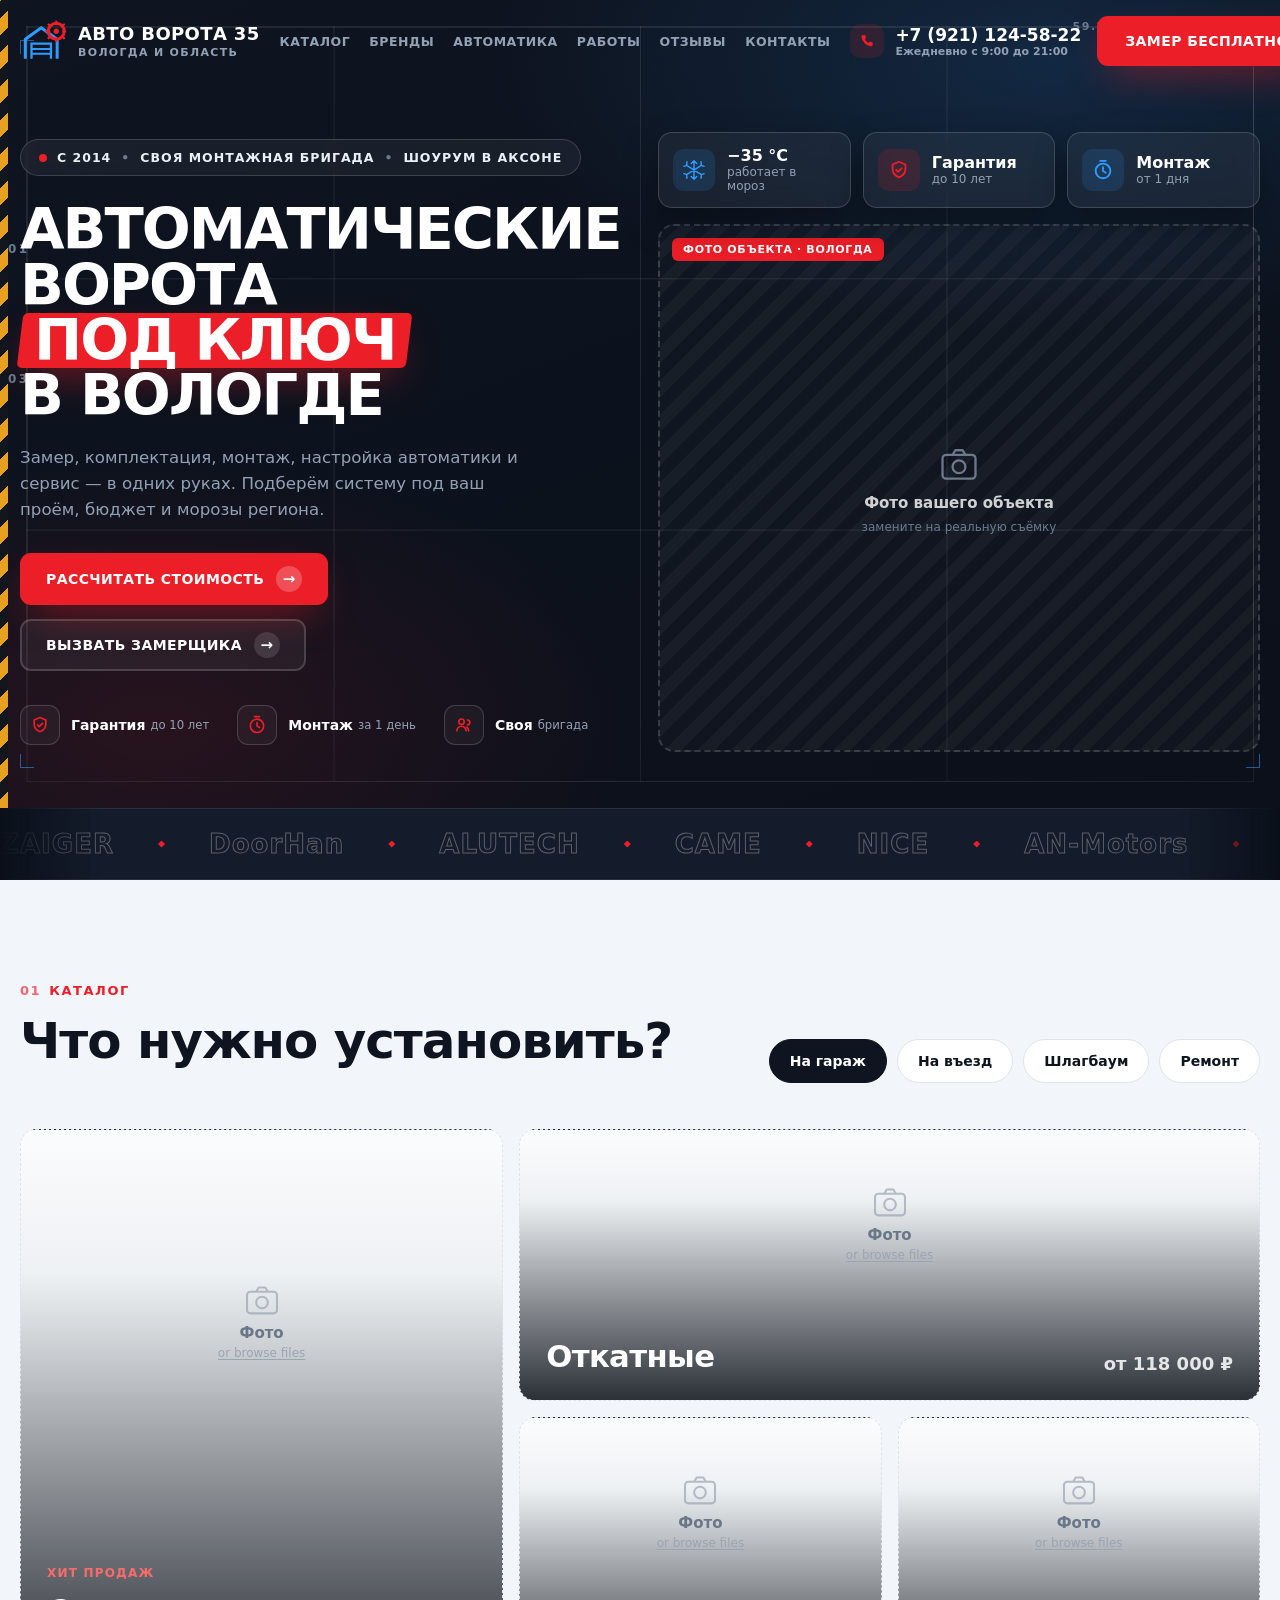
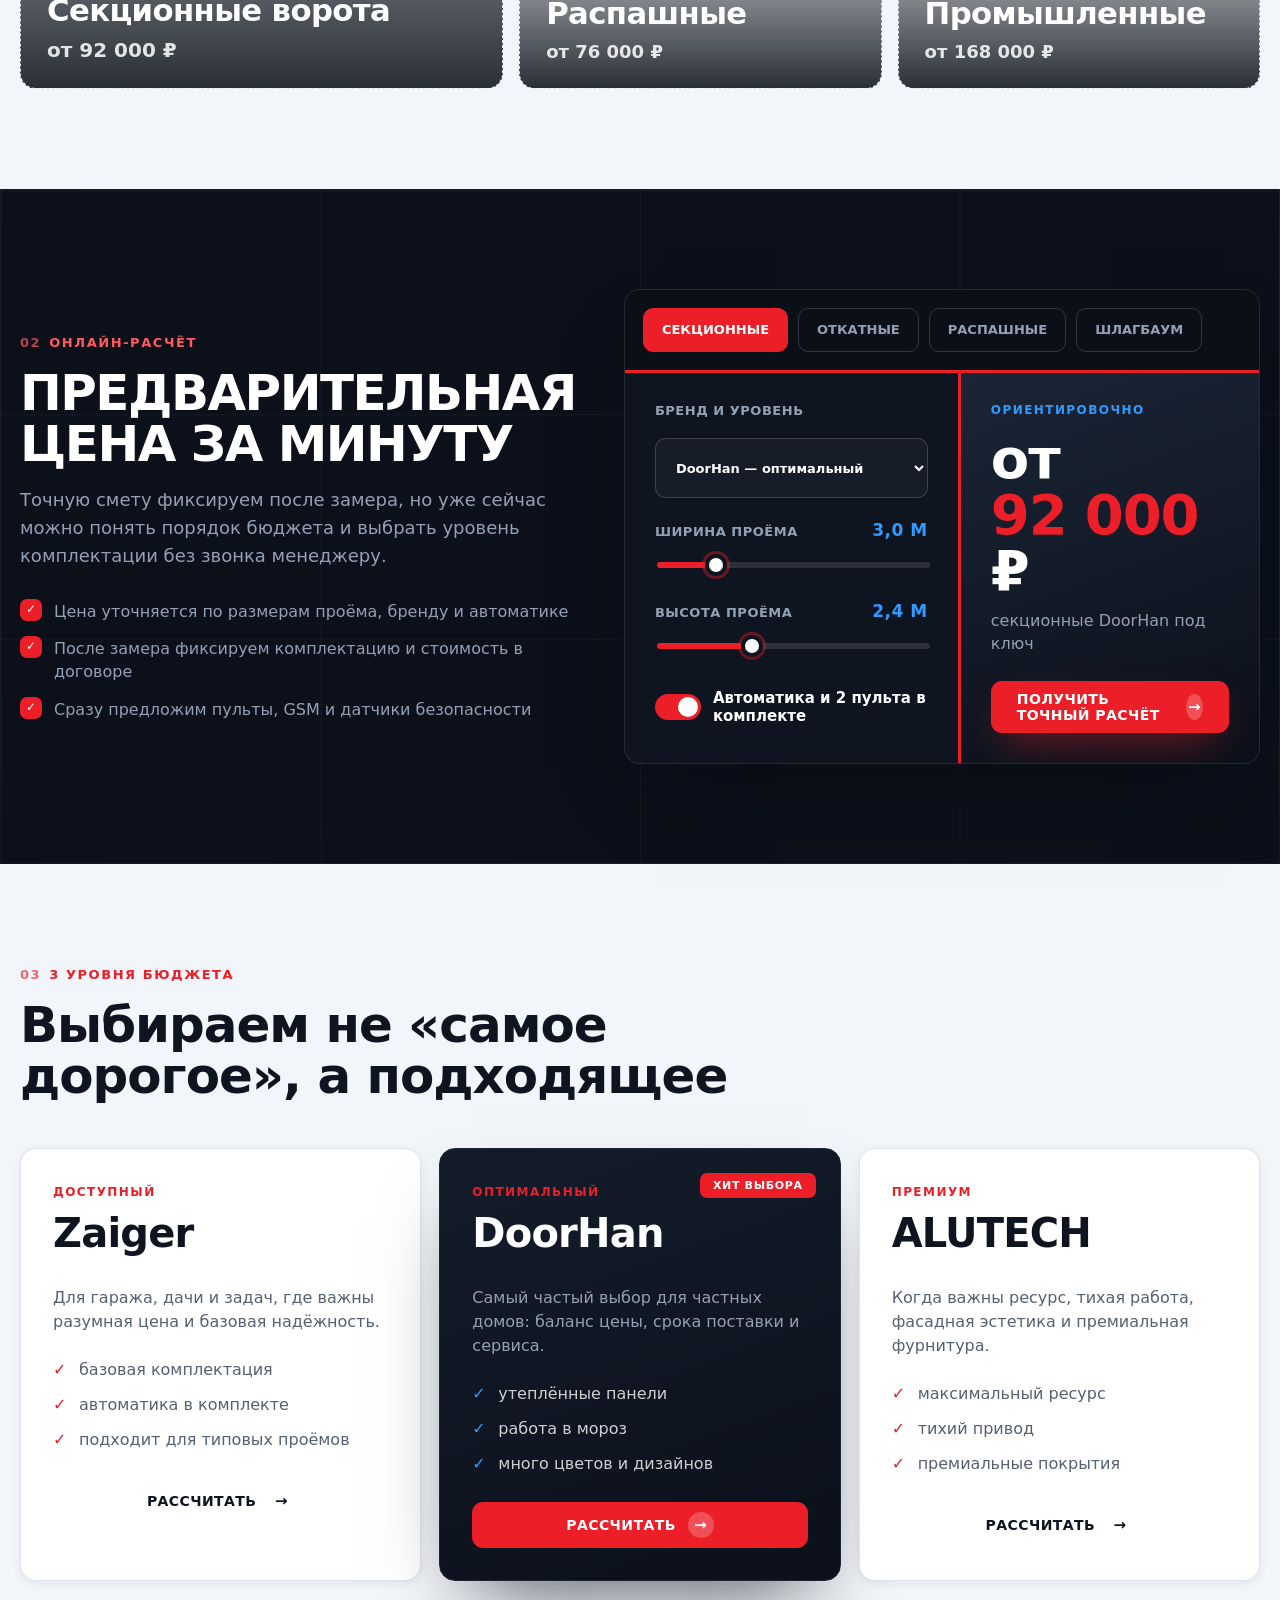
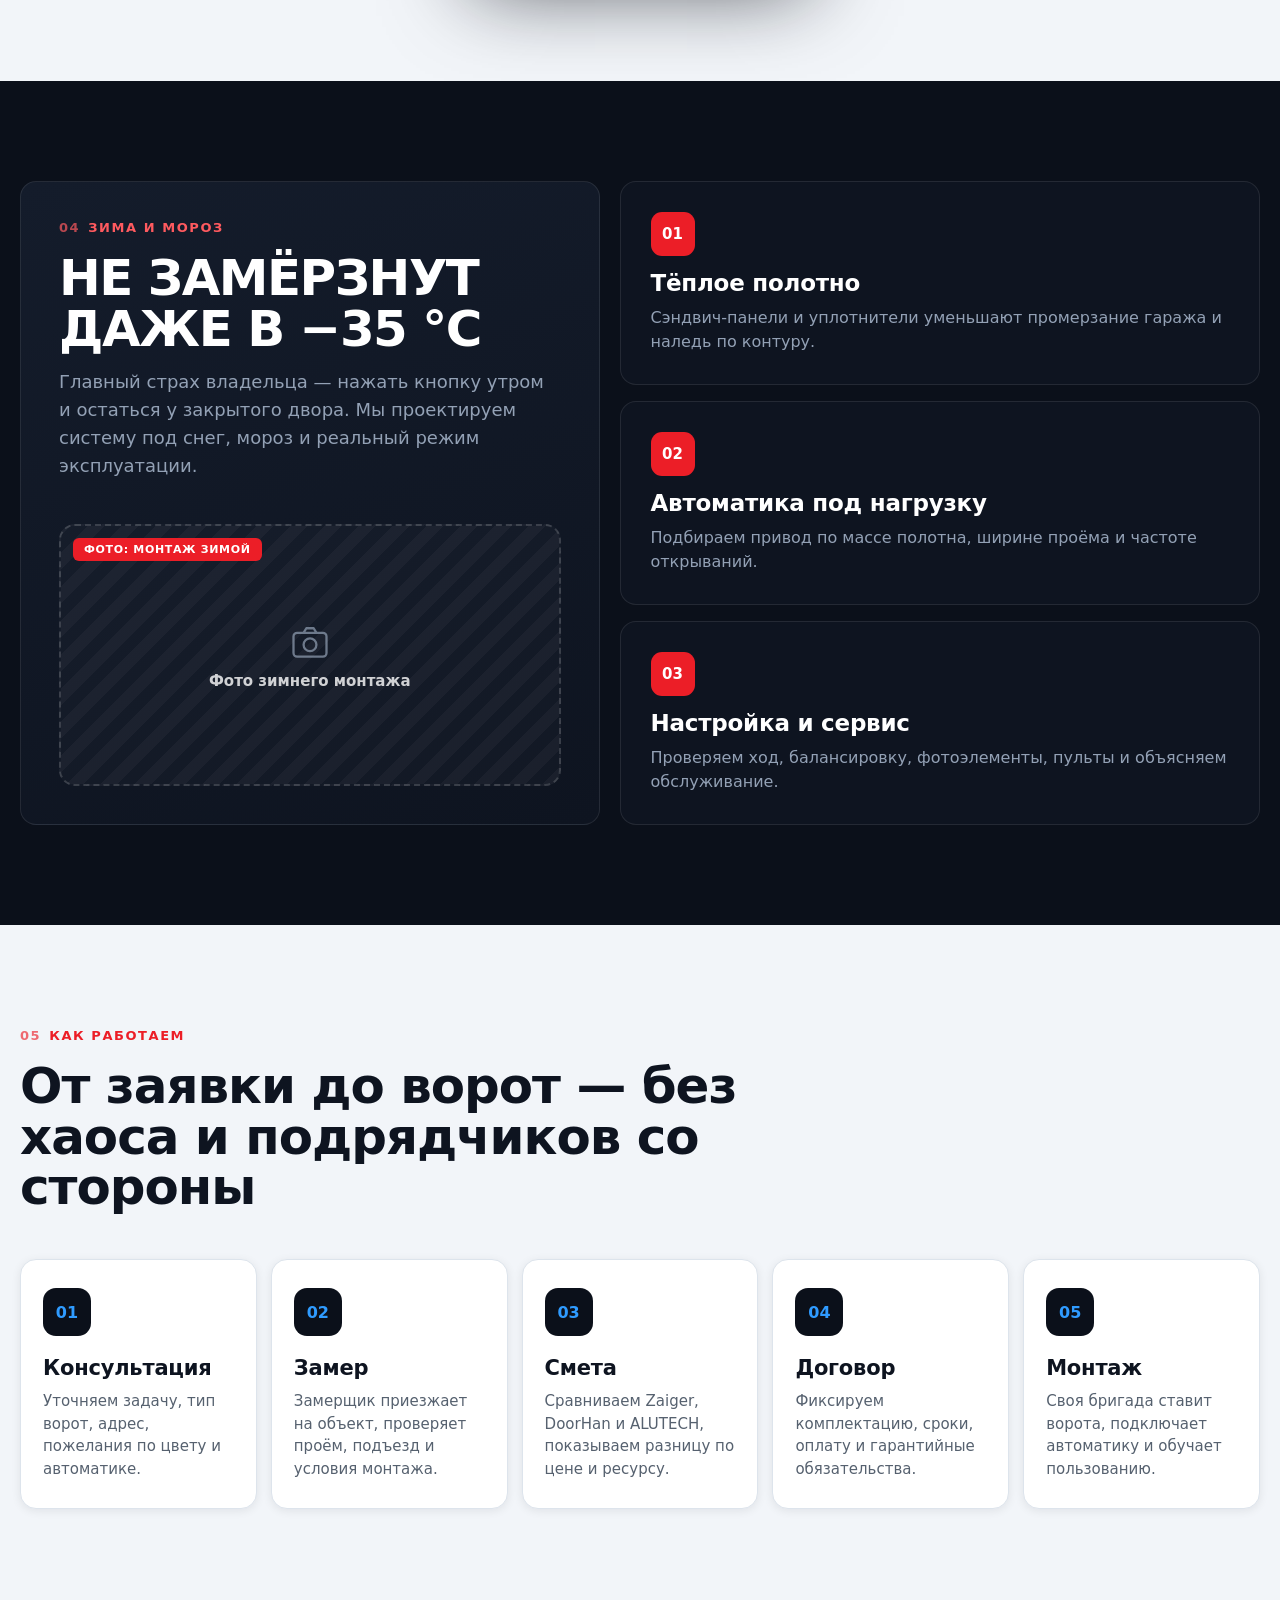
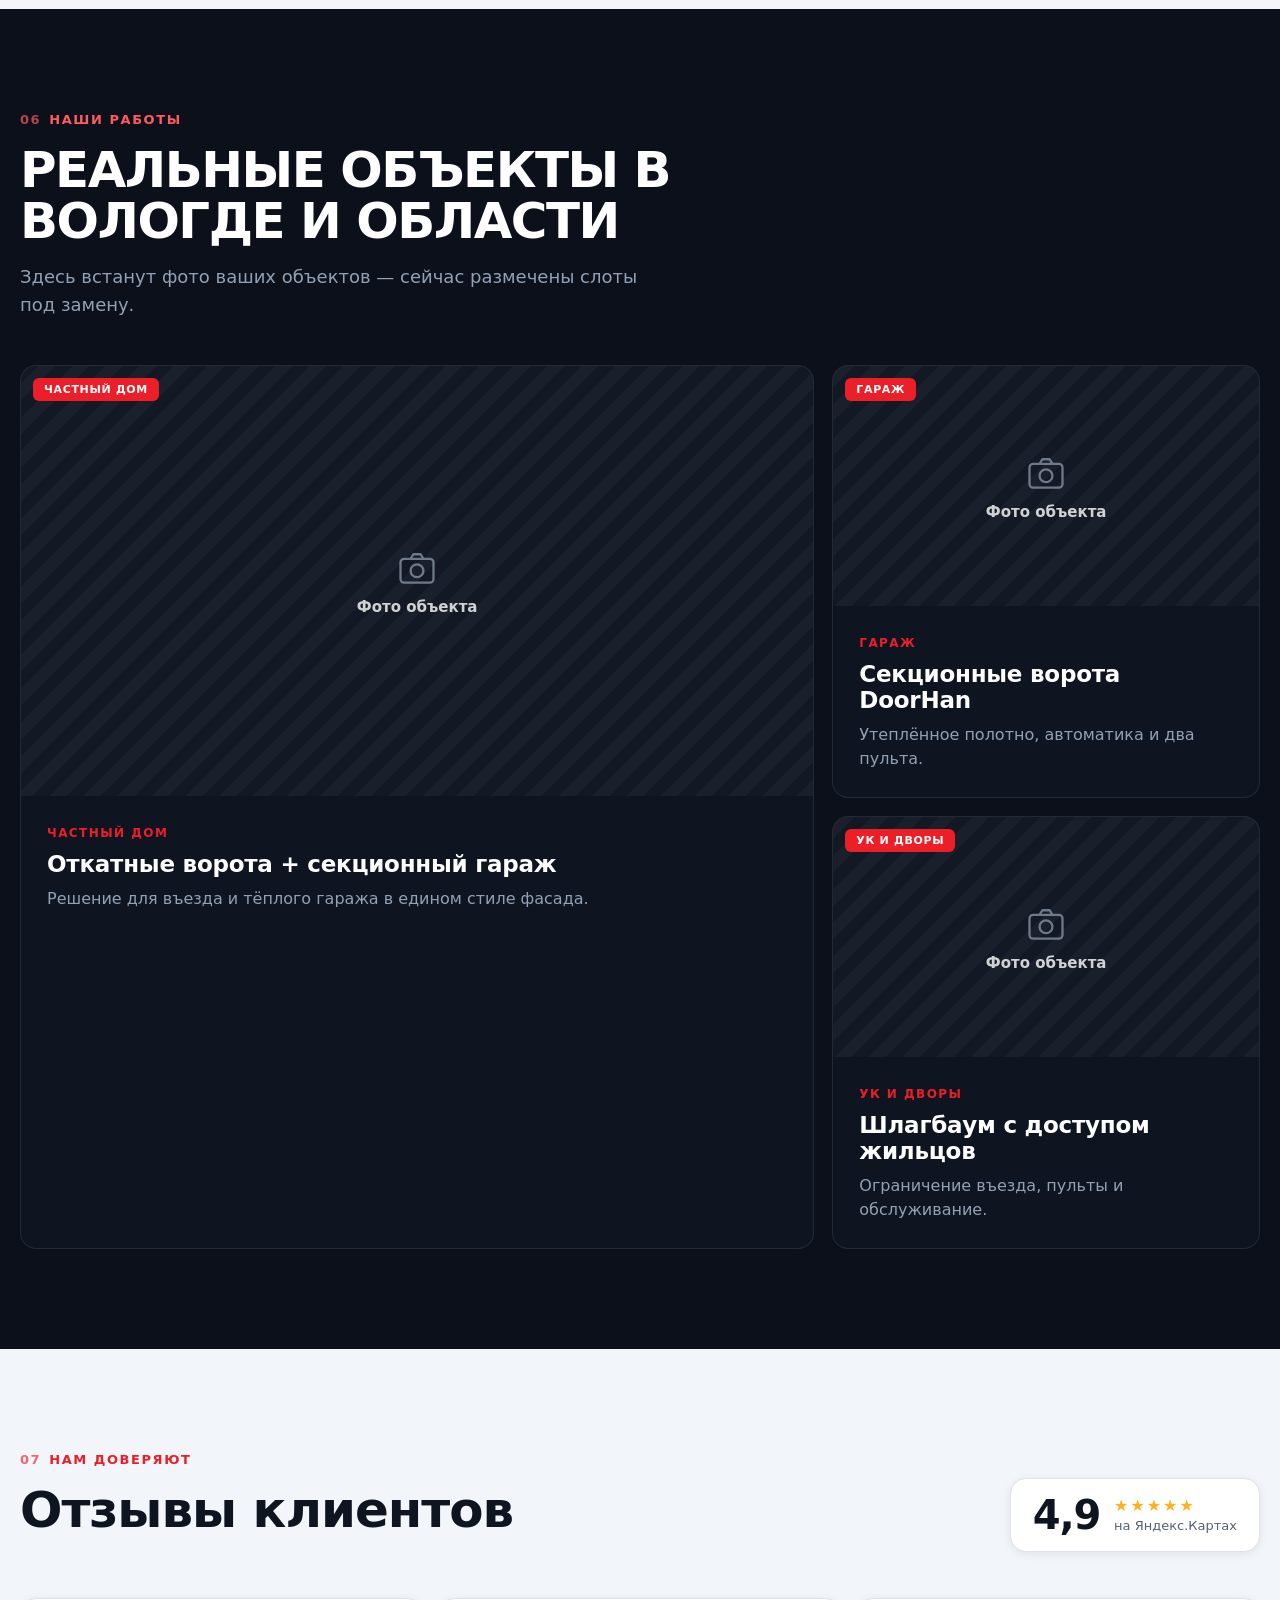
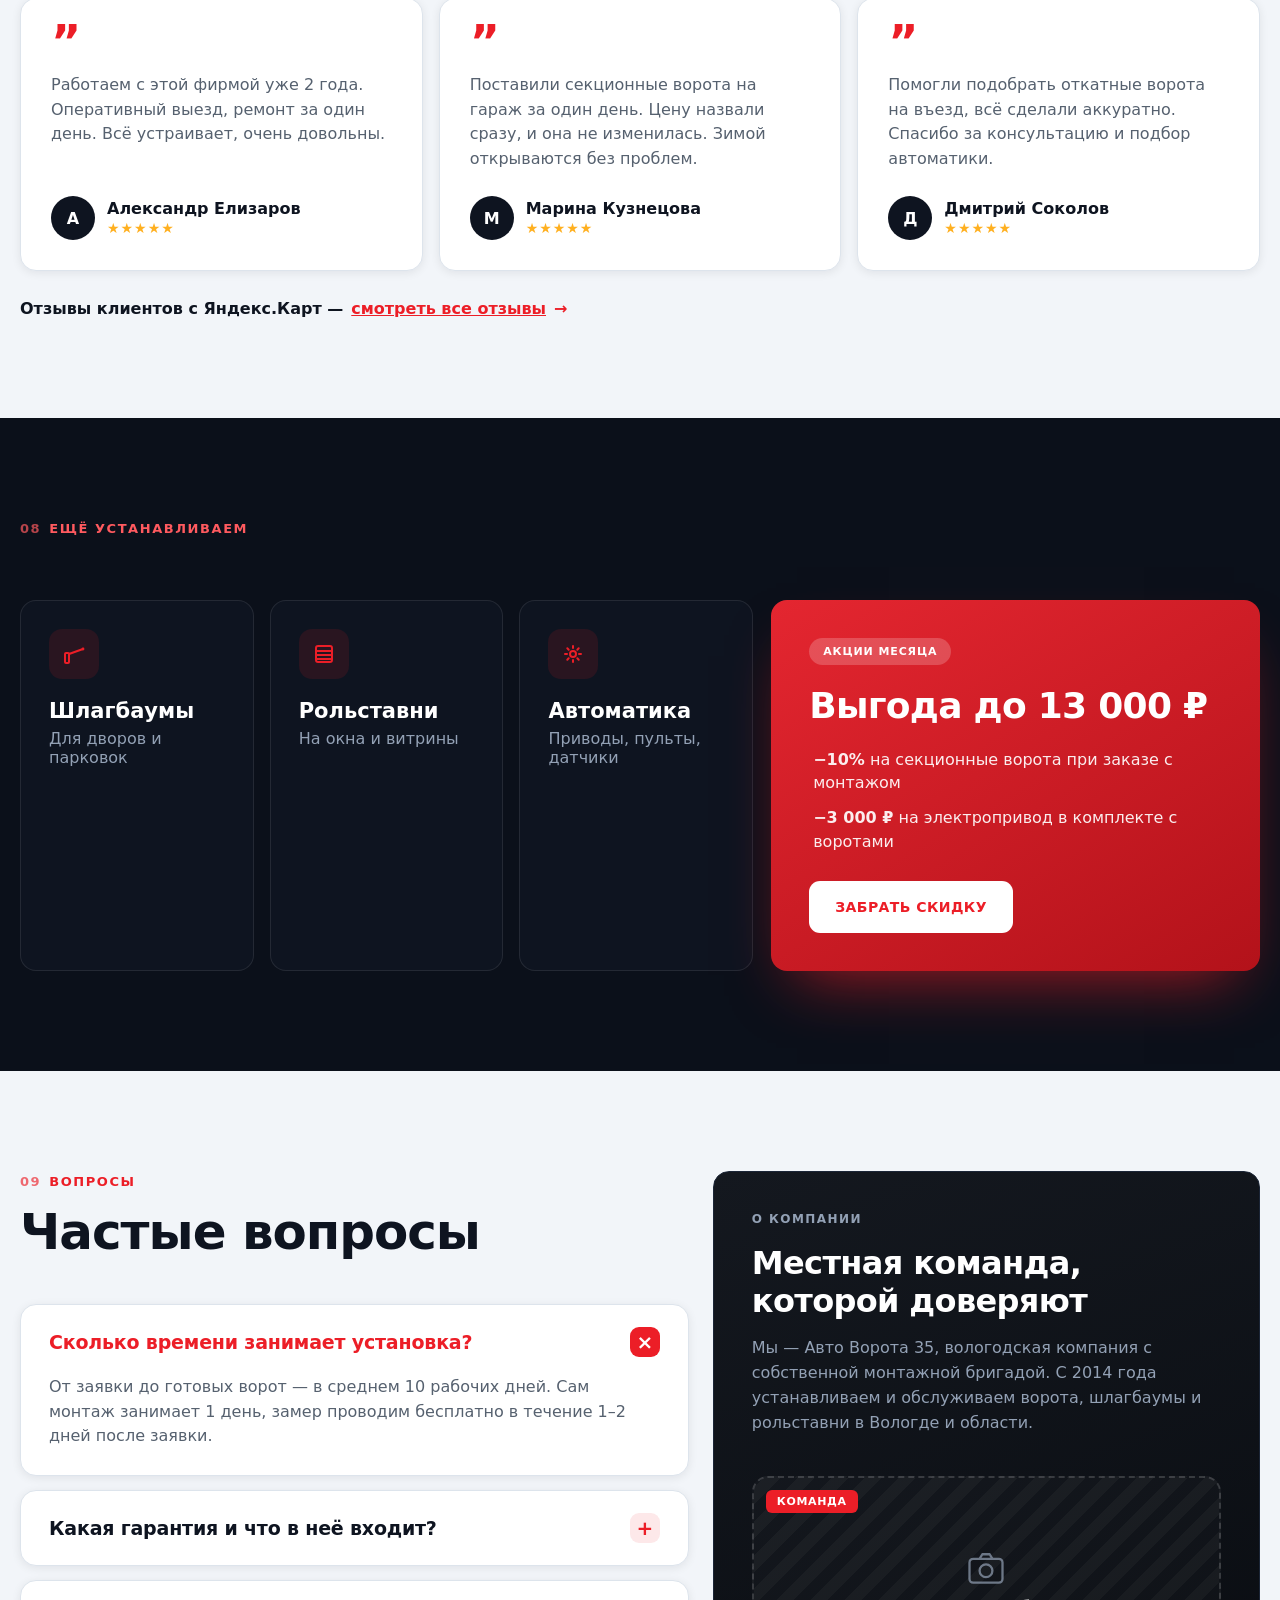
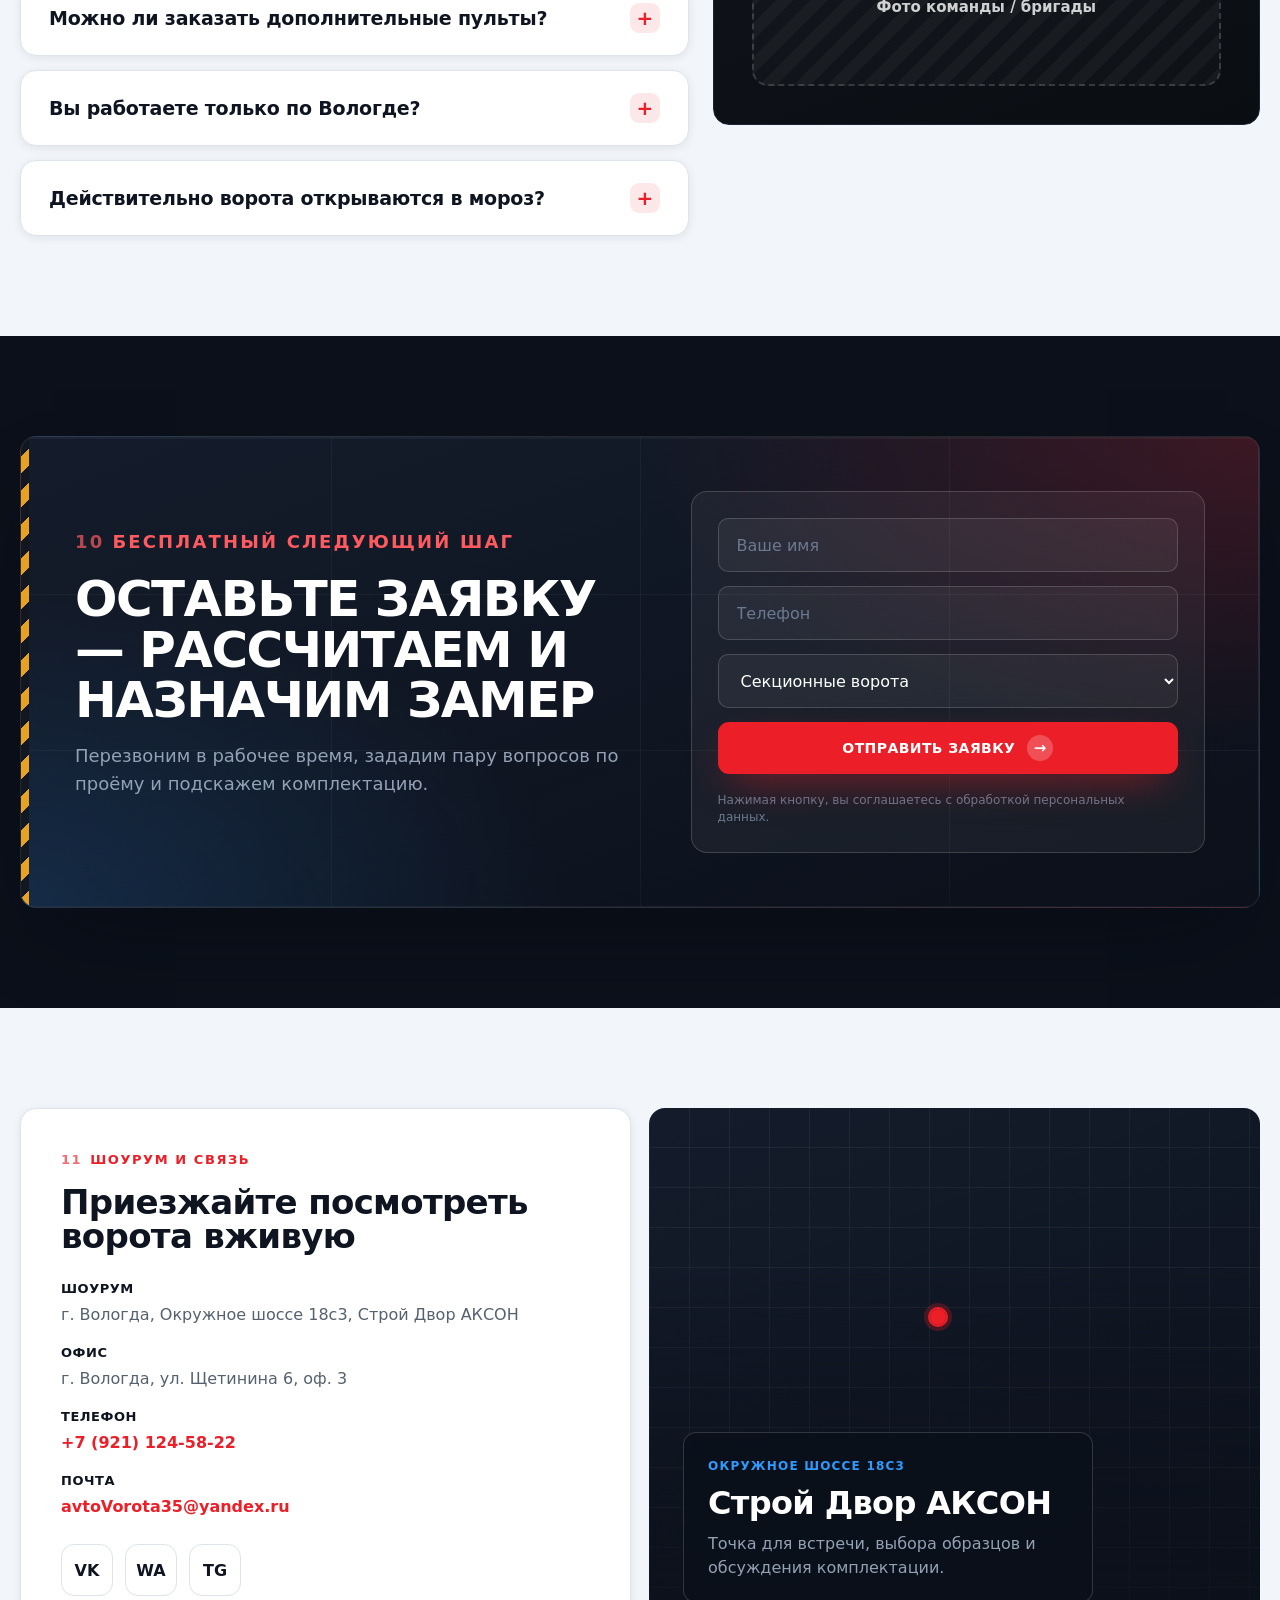
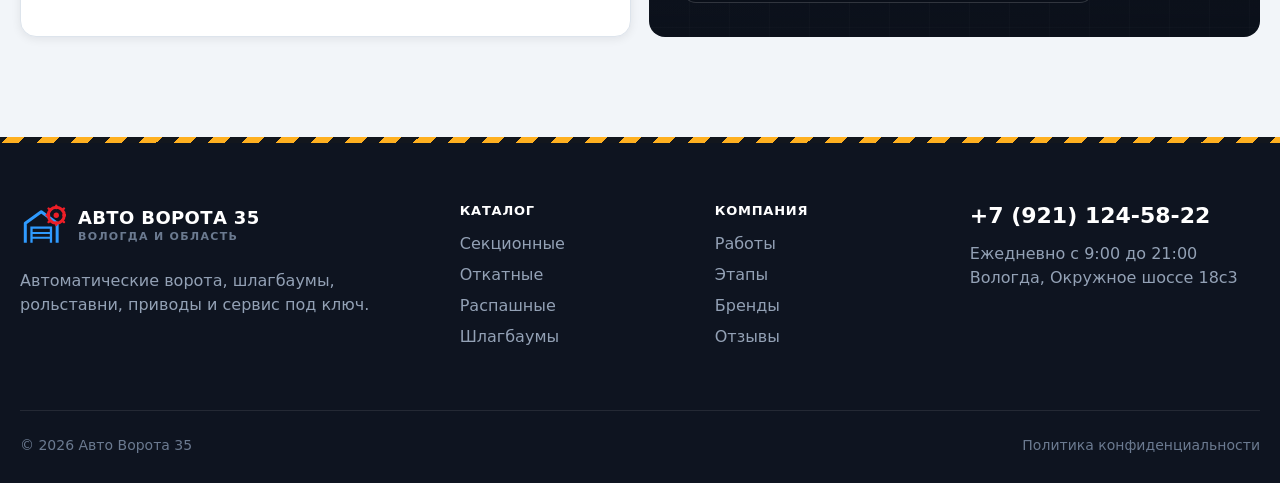
==== commit 77ff589f: "Reword catalog heading to "Что нужно установить?" Co-Authored-By: Claude Opus 4.8 <noreply@anthropic" ====
--- a/index.html
+++ b/index.html
@@ -127,7 +127,7 @@
           <div class="section-head section-head--row reveal">
             <div>
               <p class="kicker"><span class="k-num">01</span> Каталог</p>
-              <h2>Что вам нужно?</h2>
+              <h2>Что нужно установить?</h2>
             </div>
             <div class="cat-filters" data-cat-group>
               <button class="cat-chip active" type="button">На гараж</button>
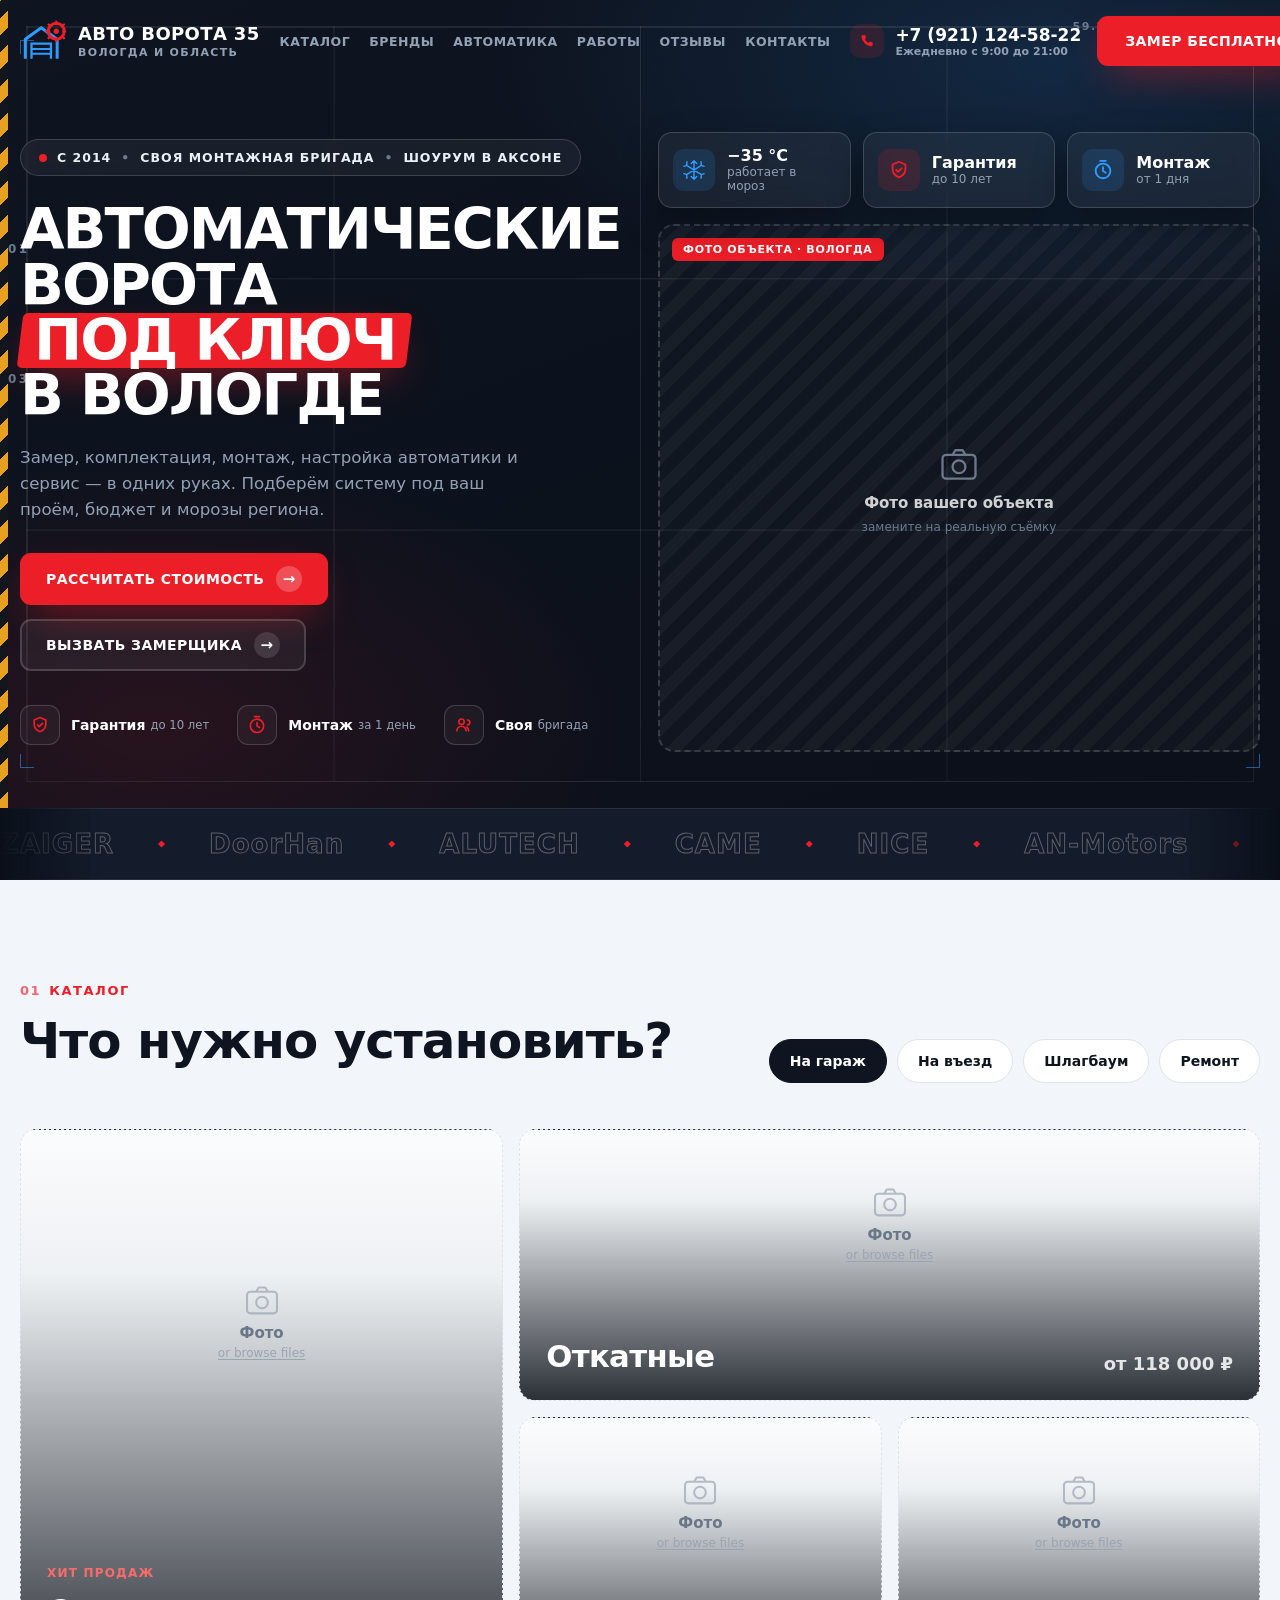
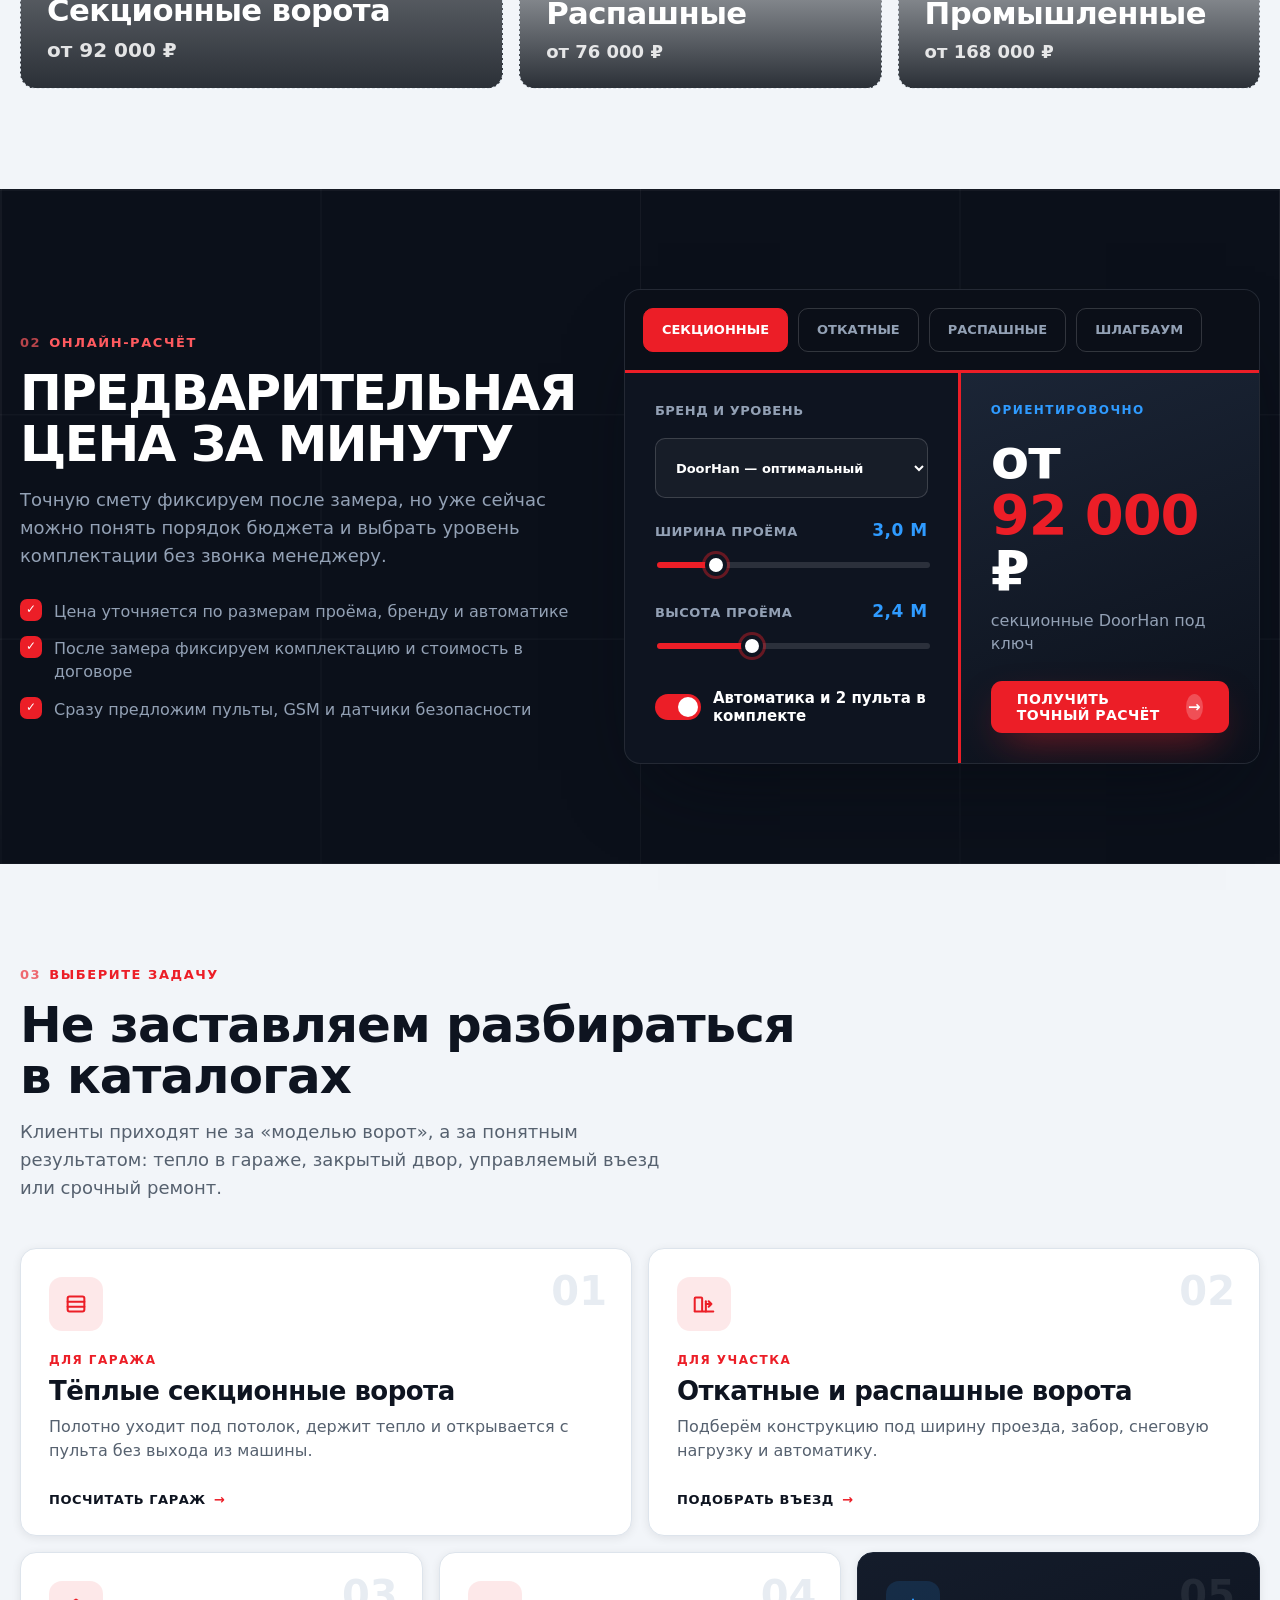
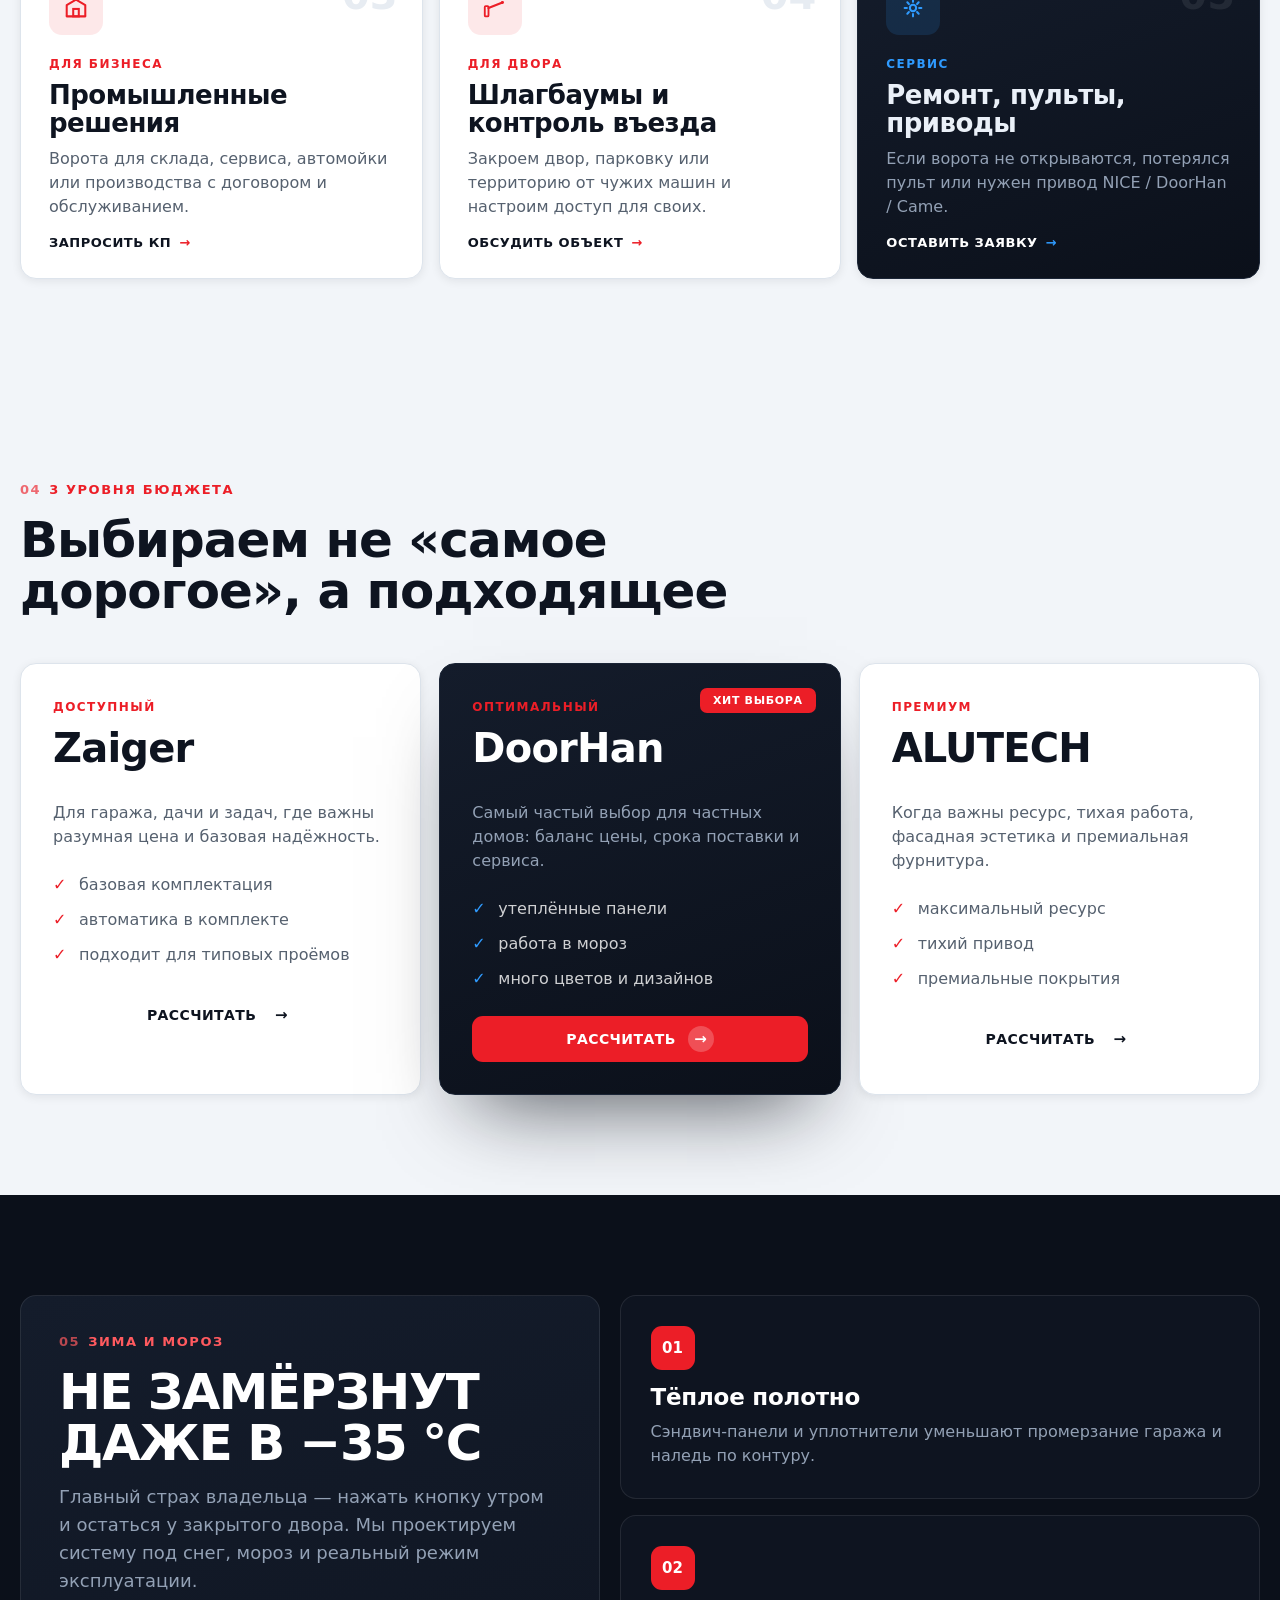
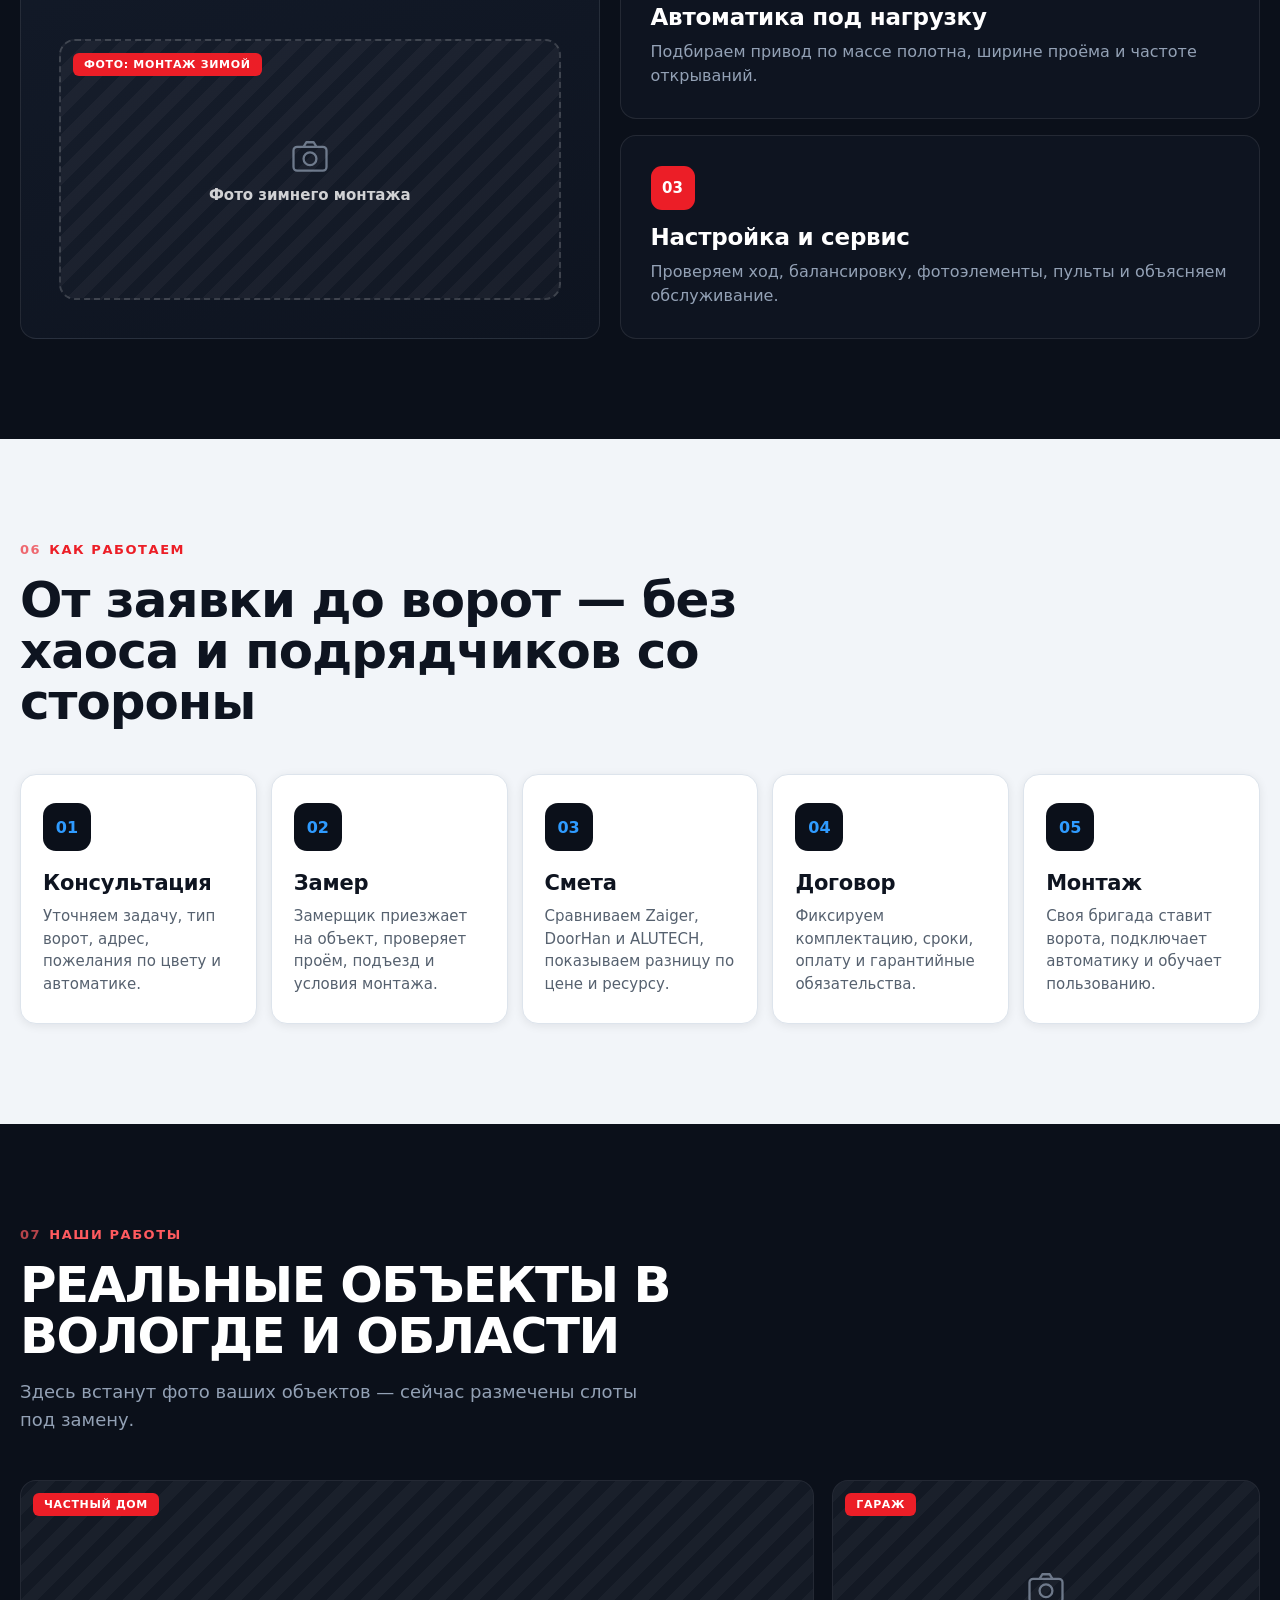
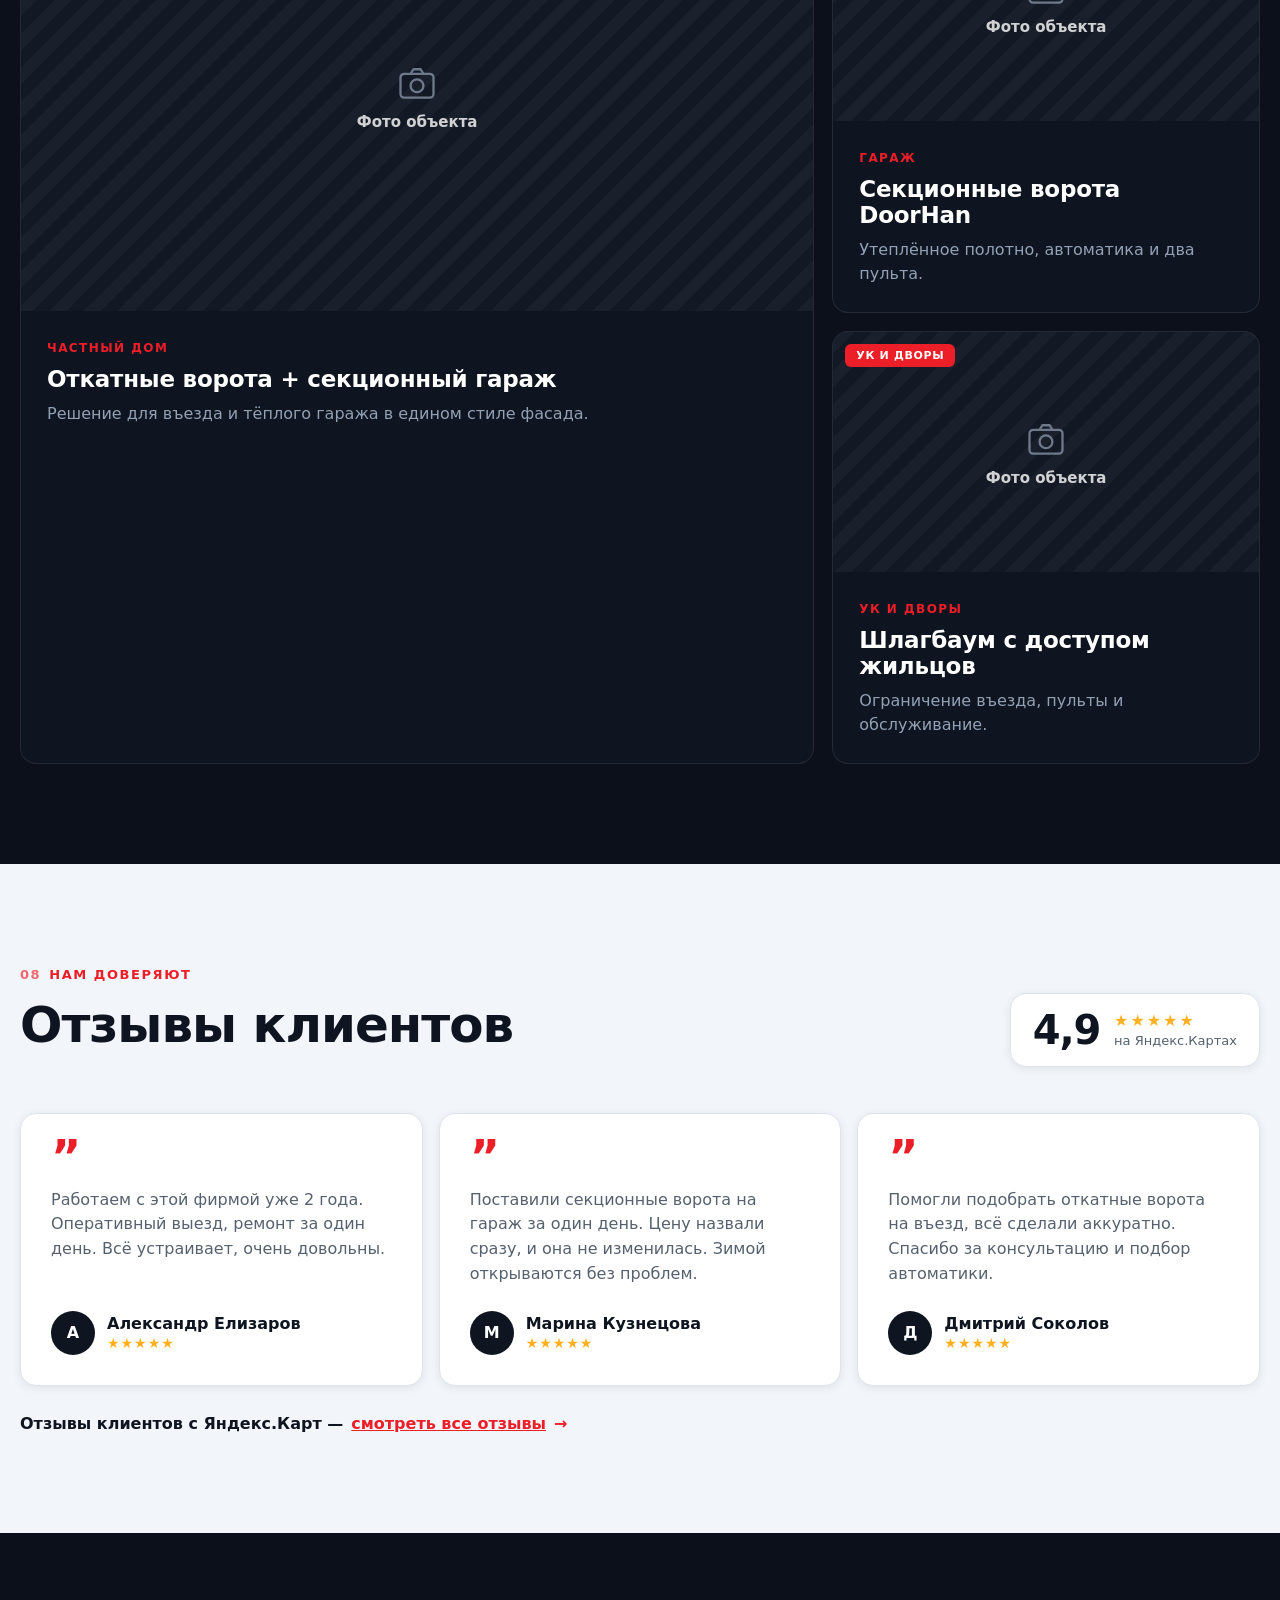
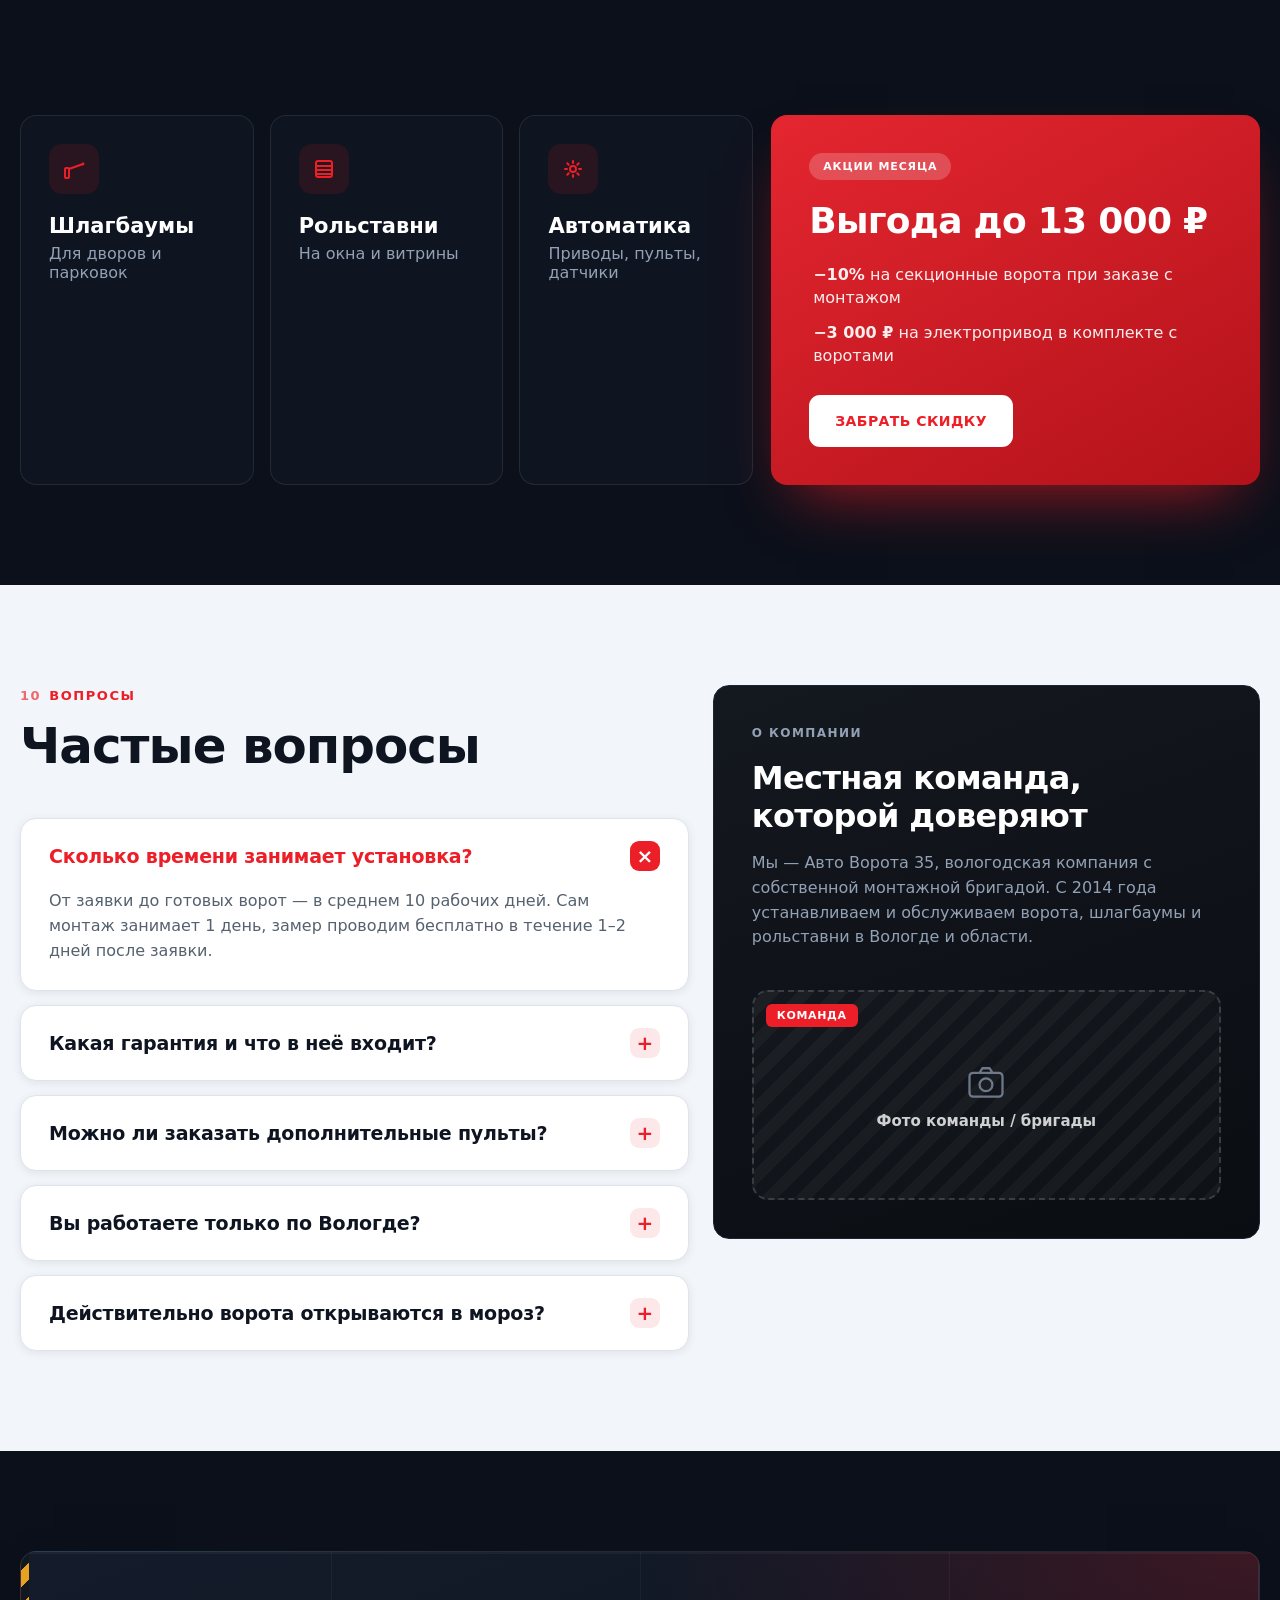
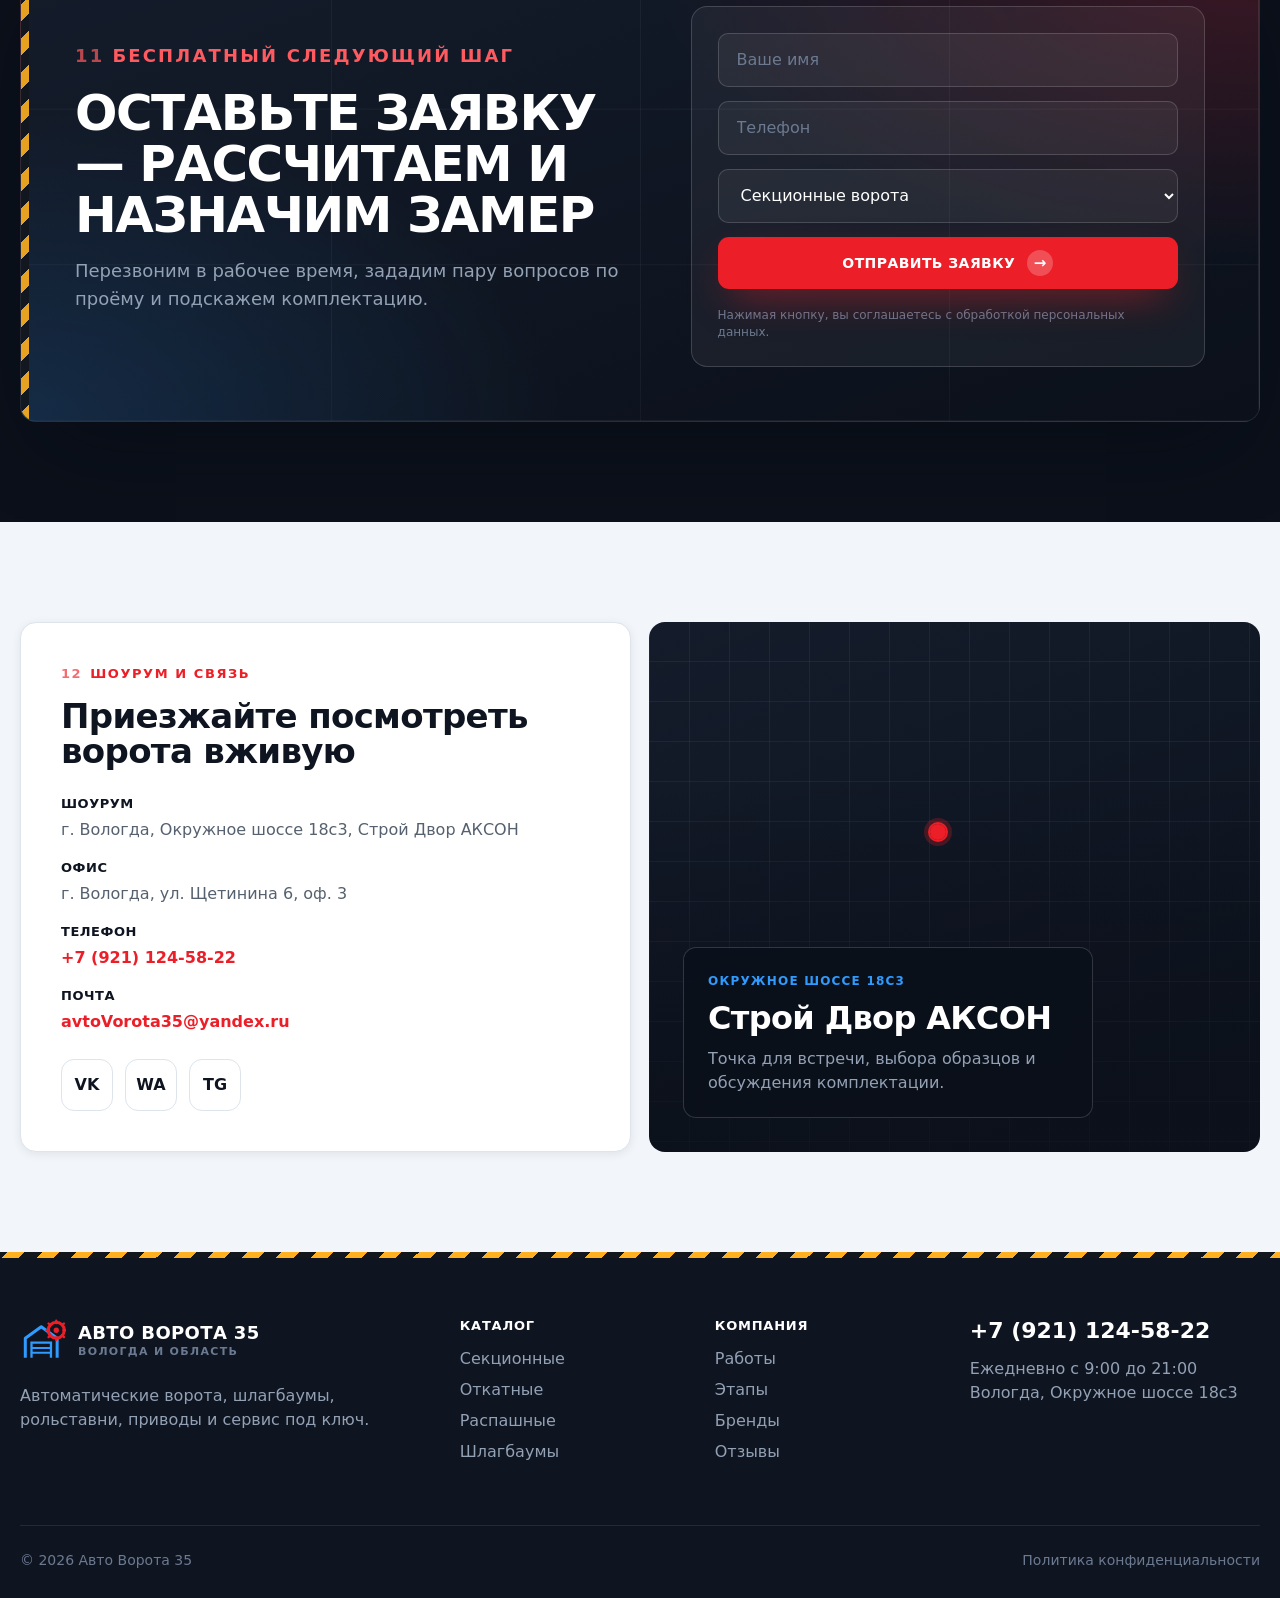
==== commit c13be103: "Restore "Выберите задачу" block with numbered task cards Re-add the tasks section (Не заставляем раз" ====
--- a/index.html
+++ b/index.html
@@ -220,11 +220,68 @@
         </div>
       </section>
 
-      <!-- ================= (03) SYSTEMS (LIGHT) ================= -->
+      <!-- ================= (03) TASKS (LIGHT) ================= -->
+      <section class="section section--light" id="tasks">
+        <div class="wrap">
+          <div class="section-head reveal">
+            <p class="kicker"><span class="k-num">03</span> Выберите задачу</p>
+            <h2>Не заставляем разбираться в каталогах</h2>
+            <p class="section-sub">
+              Клиенты приходят не за «моделью ворот», а за понятным результатом:
+              тепло в гараже, закрытый двор, управляемый въезд или срочный ремонт.
+            </p>
+          </div>
+
+          <div class="task-grid">
+            <article class="task-card reveal">
+              <span class="task-num">01</span>
+              <span class="task-icon" aria-hidden="true"><svg viewBox="0 0 28 28" fill="none"><rect x="5" y="6" width="18" height="16" rx="2" stroke="currentColor" stroke-width="2.2"/><path d="M5 11.5H23M5 17H23" stroke="currentColor" stroke-width="2.2" stroke-linecap="round"/></svg></span>
+              <small>Для гаража</small>
+              <h3>Тёплые секционные ворота</h3>
+              <p>Полотно уходит под потолок, держит тепло и открывается с пульта без выхода из машины.</p>
+              <a class="card-link" href="#calculator">Посчитать гараж <i>→</i></a>
+            </article>
+            <article class="task-card reveal">
+              <span class="task-num">02</span>
+              <span class="task-icon" aria-hidden="true"><svg viewBox="0 0 28 28" fill="none"><path d="M4 22V8a1 1 0 0 1 1-1h6a1 1 0 0 1 1 1v14" stroke="currentColor" stroke-width="2.2" stroke-linejoin="round"/><path d="M16 22V11" stroke="currentColor" stroke-width="2.2" stroke-linecap="round"/><path d="M16 14h6M19 11l3 3-3 3" stroke="currentColor" stroke-width="2.2" stroke-linecap="round" stroke-linejoin="round"/><path d="M4 22h20" stroke="currentColor" stroke-width="2.2" stroke-linecap="round"/></svg></span>
+              <small>Для участка</small>
+              <h3>Откатные и распашные ворота</h3>
+              <p>Подберём конструкцию под ширину проезда, забор, снеговую нагрузку и автоматику.</p>
+              <a class="card-link" href="#calculator">Подобрать въезд <i>→</i></a>
+            </article>
+            <article class="task-card reveal">
+              <span class="task-num">03</span>
+              <span class="task-icon" aria-hidden="true"><svg viewBox="0 0 28 28" fill="none"><path d="M4 23V11l10-6 10 6v12" stroke="currentColor" stroke-width="2.2" stroke-linejoin="round"/><path d="M4 23h20" stroke="currentColor" stroke-width="2.2" stroke-linecap="round"/><rect x="11" y="15" width="6" height="8" stroke="currentColor" stroke-width="2.2"/></svg></span>
+              <small>Для бизнеса</small>
+              <h3>Промышленные решения</h3>
+              <p>Ворота для склада, сервиса, автомойки или производства с договором и обслуживанием.</p>
+              <a class="card-link" href="#request">Запросить КП <i>→</i></a>
+            </article>
+            <article class="task-card reveal">
+              <span class="task-num">04</span>
+              <span class="task-icon" aria-hidden="true"><svg viewBox="0 0 28 28" fill="none"><rect x="3" y="12" width="4" height="11" rx="1" stroke="currentColor" stroke-width="2"/><path d="M7 14 22 8" stroke="currentColor" stroke-width="2.4" stroke-linecap="round"/><circle cx="22" cy="8" r="1.6" fill="currentColor"/></svg></span>
+              <small>Для двора</small>
+              <h3>Шлагбаумы и контроль въезда</h3>
+              <p>Закроем двор, парковку или территорию от чужих машин и настроим доступ для своих.</p>
+              <a class="card-link" href="#request">Обсудить объект <i>→</i></a>
+            </article>
+            <article class="task-card task-accent reveal">
+              <span class="task-num">05</span>
+              <span class="task-icon" aria-hidden="true"><svg viewBox="0 0 28 28" fill="none"><circle cx="14" cy="14" r="3.4" stroke="currentColor" stroke-width="2.2"/><path d="M14 5v2.4M14 20.6V23M23 14h-2.4M7.4 14H5M20.1 7.9l-1.7 1.7M9.6 18.4l-1.7 1.7M20.1 20.1l-1.7-1.7M9.6 9.6 7.9 7.9" stroke="currentColor" stroke-width="2.2" stroke-linecap="round"/></svg></span>
+              <small>Сервис</small>
+              <h3>Ремонт, пульты, приводы</h3>
+              <p>Если ворота не открываются, потерялся пульт или нужен привод NICE / DoorHan / Came.</p>
+              <a class="card-link" href="#request">Оставить заявку <i>→</i></a>
+            </article>
+          </div>
+        </div>
+      </section>
+
+      <!-- ================= (04) SYSTEMS (LIGHT) ================= -->
       <section class="section section--light" id="systems">
         <div class="wrap">
           <div class="section-head reveal">
-            <p class="kicker"><span class="k-num">03</span> 3 уровня бюджета</p>
+            <p class="kicker"><span class="k-num">04</span> 3 уровня бюджета</p>
             <h2>Выбираем не «самое дорогое», а подходящее</h2>
           </div>
           <div class="system-grid">
@@ -256,7 +313,7 @@
         <div class="wrap">
           <div class="winter-layout">
             <div class="winter-card reveal">
-              <p class="kicker light"><span class="k-num">04</span> Зима и мороз</p>
+              <p class="kicker light"><span class="k-num">05</span> Зима и мороз</p>
               <h2>Не замёрзнут даже в −35 °С</h2>
               <p class="section-sub">
                 Главный страх владельца — нажать кнопку утром и остаться у закрытого двора.
@@ -280,7 +337,7 @@
       <section class="section section--light" id="process">
         <div class="wrap">
           <div class="section-head reveal">
-            <p class="kicker"><span class="k-num">05</span> Как работаем</p>
+            <p class="kicker"><span class="k-num">06</span> Как работаем</p>
             <h2>От заявки до ворот — без хаоса и подрядчиков со стороны</h2>
           </div>
           <div class="timeline">
@@ -297,7 +354,7 @@
       <section class="section section--dark" id="works">
         <div class="wrap">
           <div class="section-head reveal">
-            <p class="kicker light"><span class="k-num">06</span> Наши работы</p>
+            <p class="kicker light"><span class="k-num">07</span> Наши работы</p>
             <h2>Реальные объекты в Вологде и области</h2>
             <p class="section-sub">Здесь встанут фото ваших объектов — сейчас размечены слоты под замену.</p>
           </div>
@@ -323,7 +380,7 @@
         <div class="wrap">
           <div class="section-head section-head--row reveal">
             <div>
-              <p class="kicker"><span class="k-num">07</span> Нам доверяют</p>
+              <p class="kicker"><span class="k-num">08</span> Нам доверяют</p>
               <h2>Отзывы клиентов</h2>
             </div>
             <div class="rating-badge">
@@ -360,7 +417,7 @@
       <section class="section section--dark" id="extra">
         <div class="wrap">
           <div class="section-head reveal">
-            <p class="kicker light"><span class="k-num">08</span> Ещё устанавливаем</p>
+            <p class="kicker light"><span class="k-num">09</span> Ещё устанавливаем</p>
           </div>
           <div class="extra-layout">
             <div class="extra-services">
@@ -400,7 +457,7 @@
           <div class="faq-layout">
             <div class="faq-main">
               <div class="section-head reveal">
-                <p class="kicker"><span class="k-num">09</span> Вопросы</p>
+                <p class="kicker"><span class="k-num">10</span> Вопросы</p>
                 <h2>Частые вопросы</h2>
               </div>
               <div class="faq-list">
@@ -432,7 +489,7 @@
             <div class="hero-hazard" aria-hidden="true"></div>
             <div class="blueprint blueprint--soft" aria-hidden="true"></div>
             <div class="final-copy reveal">
-              <p class="kicker light"><span class="k-num">10</span> Бесплатный следующий шаг</p>
+              <p class="kicker light"><span class="k-num">11</span> Бесплатный следующий шаг</p>
               <h2>Оставьте заявку — рассчитаем и назначим замер</h2>
               <p>Перезвоним в рабочее время, зададим пару вопросов по проёму и подскажем комплектацию.</p>
             </div>
@@ -458,7 +515,7 @@
         <div class="wrap">
           <div class="contacts-layout">
             <div class="contact-info reveal">
-              <p class="kicker"><span class="k-num">11</span> Шоурум и связь</p>
+              <p class="kicker"><span class="k-num">12</span> Шоурум и связь</p>
               <h2>Приезжайте посмотреть ворота вживую</h2>
               <address><strong>Шоурум</strong>г. Вологда, Окружное шоссе 18с3, Строй Двор АКСОН</address>
               <address><strong>Офис</strong>г. Вологда, ул. Щетинина 6, оф. 3</address>
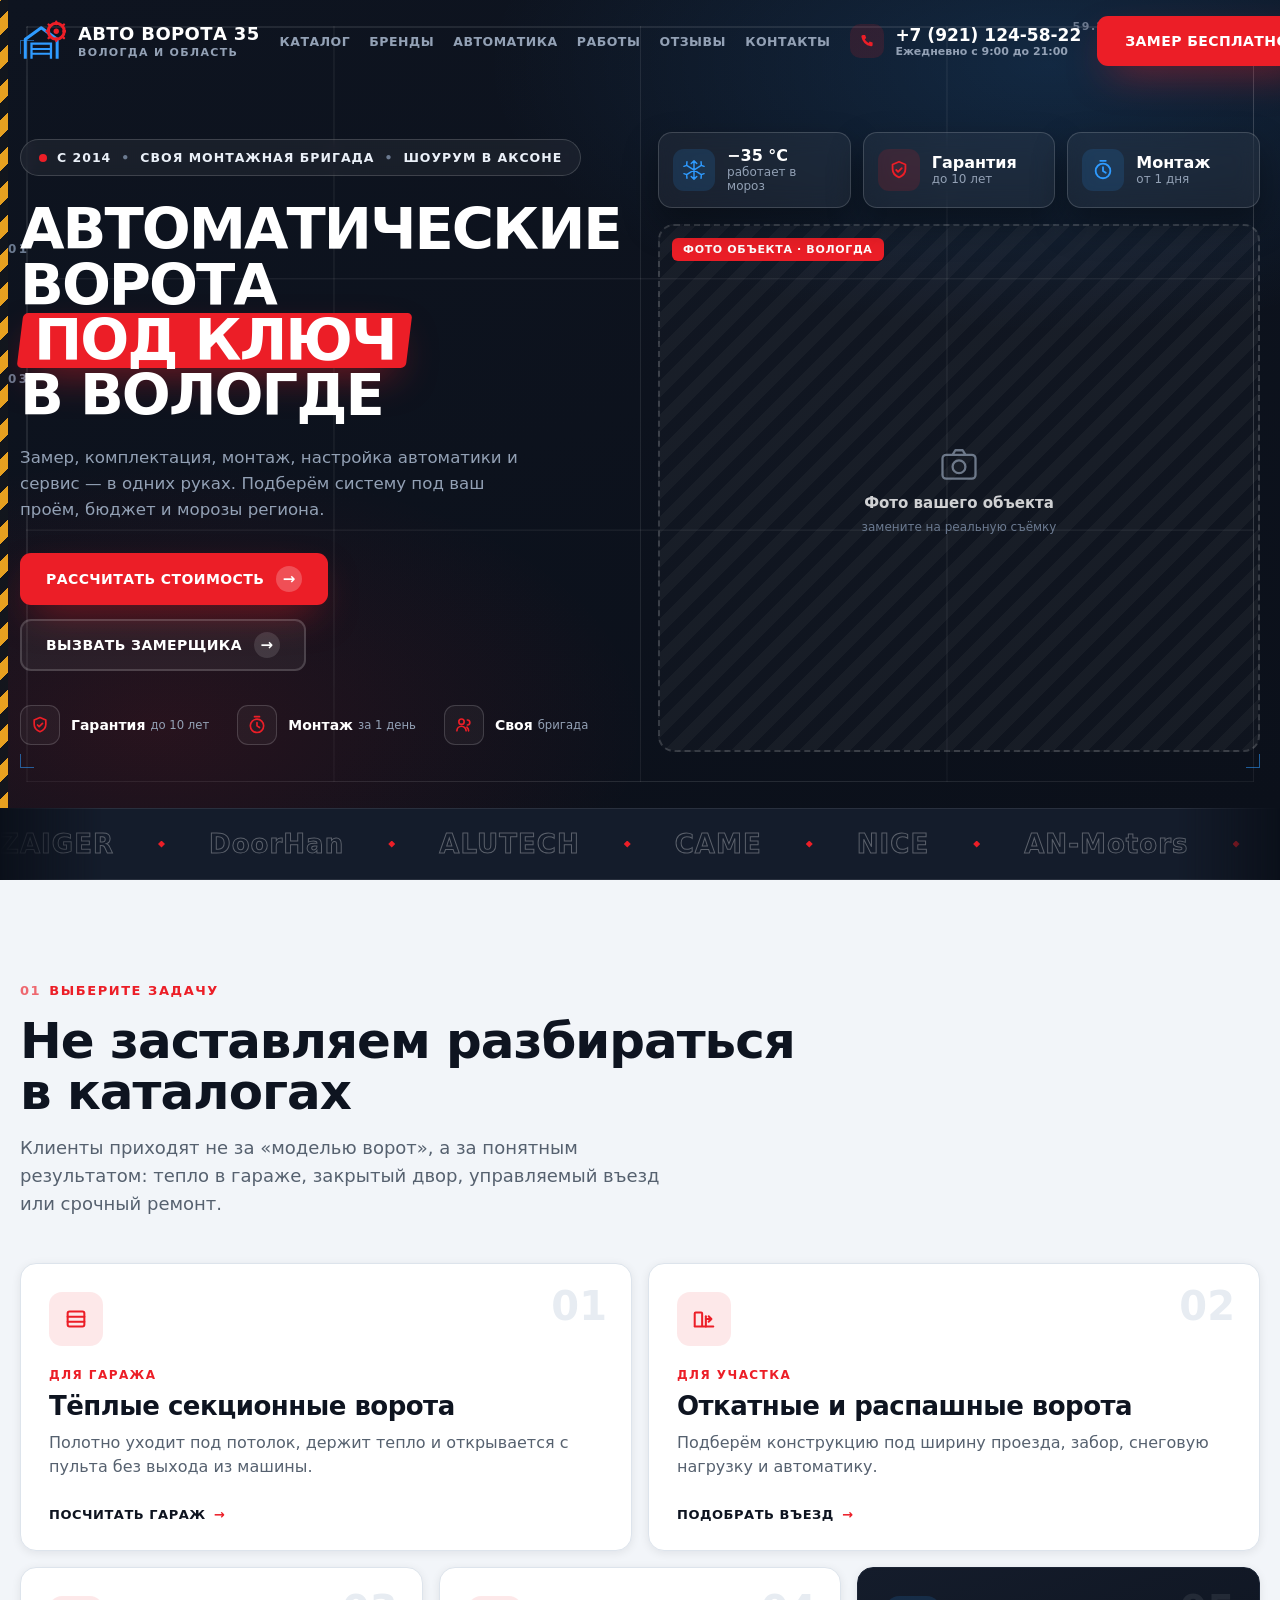
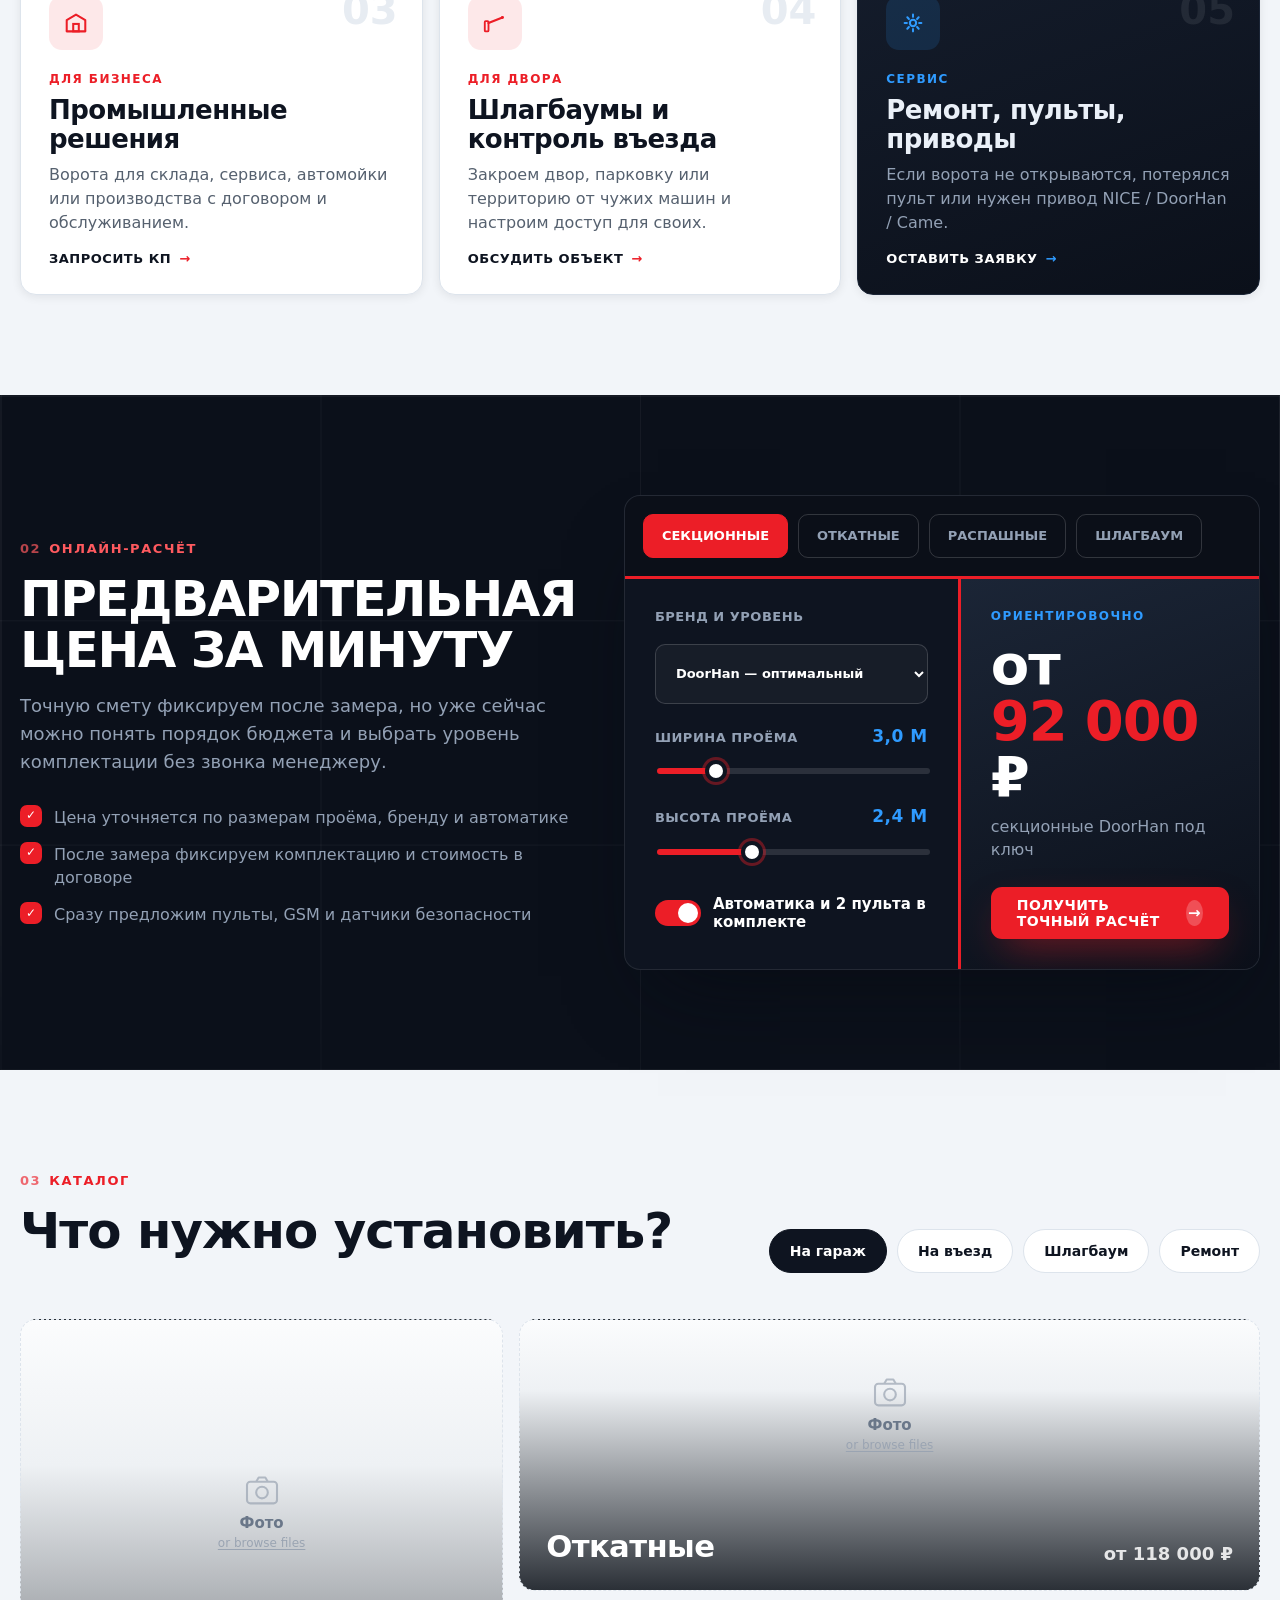
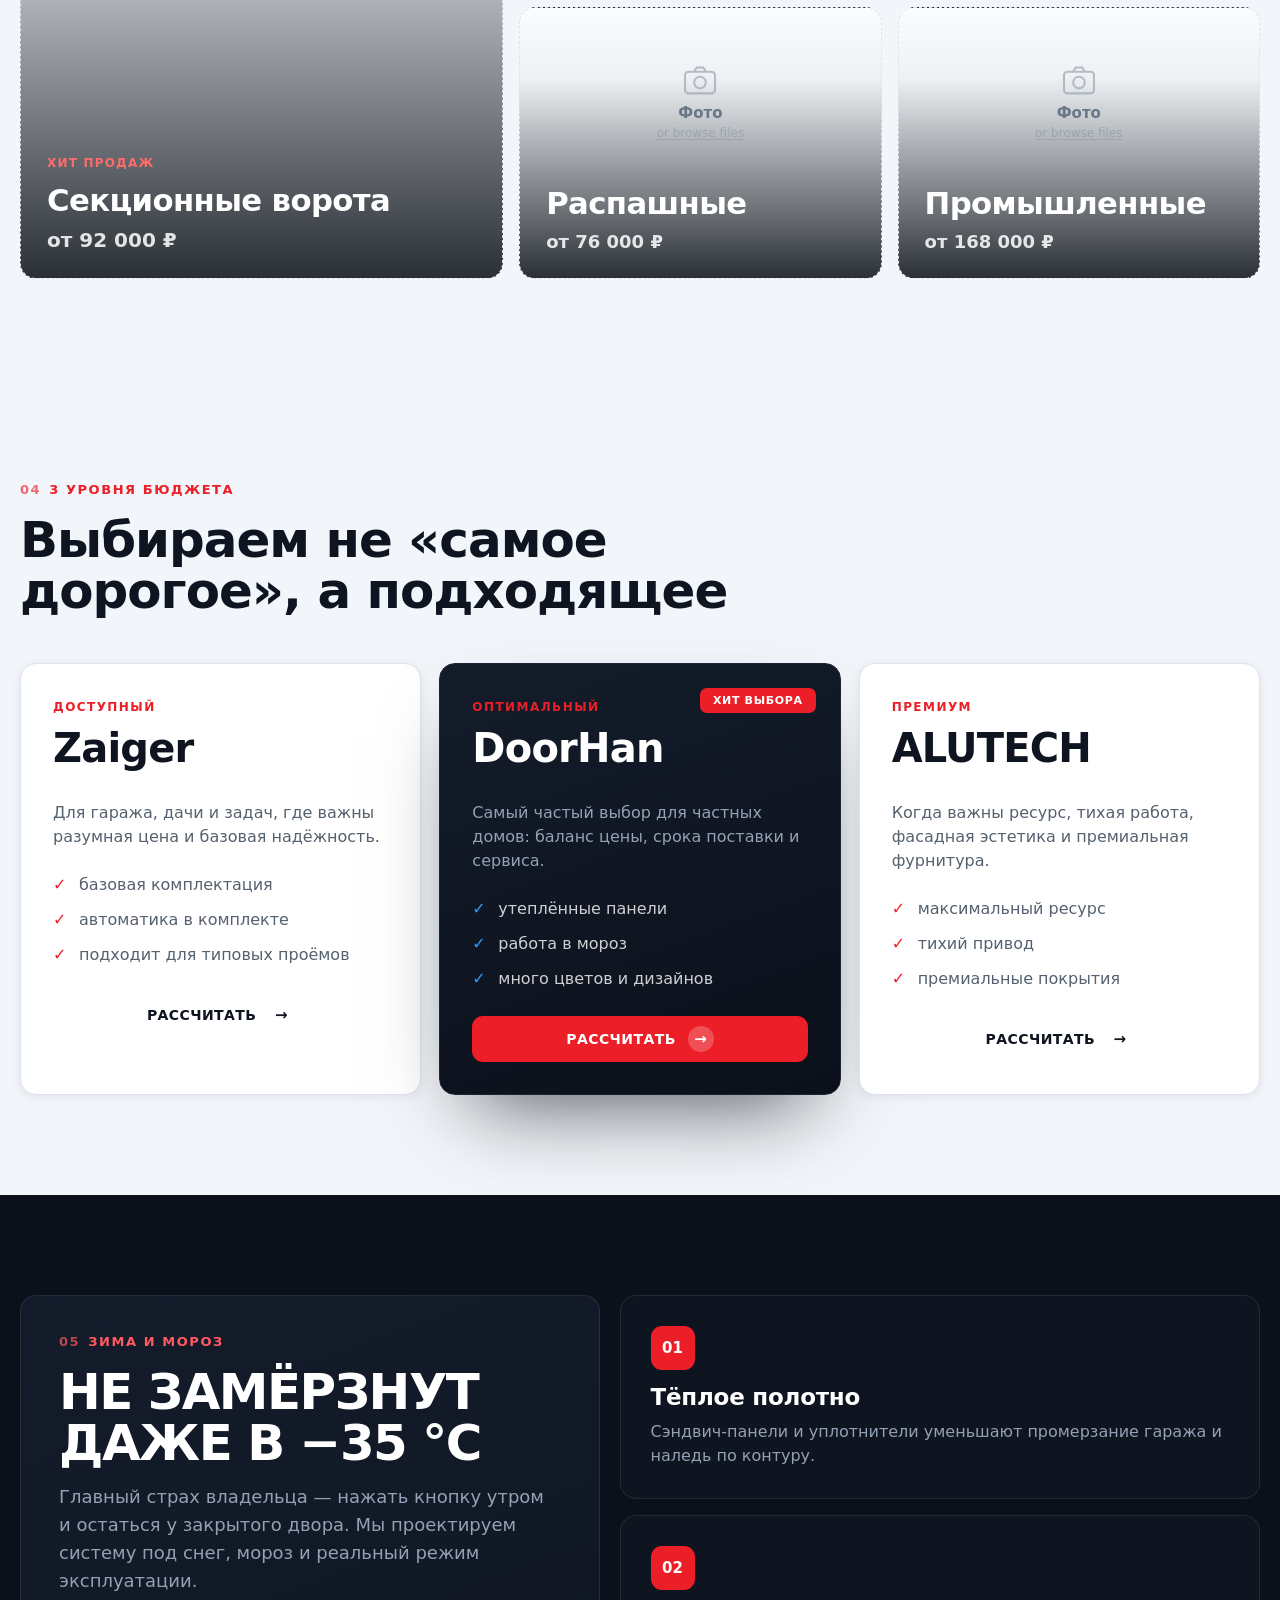
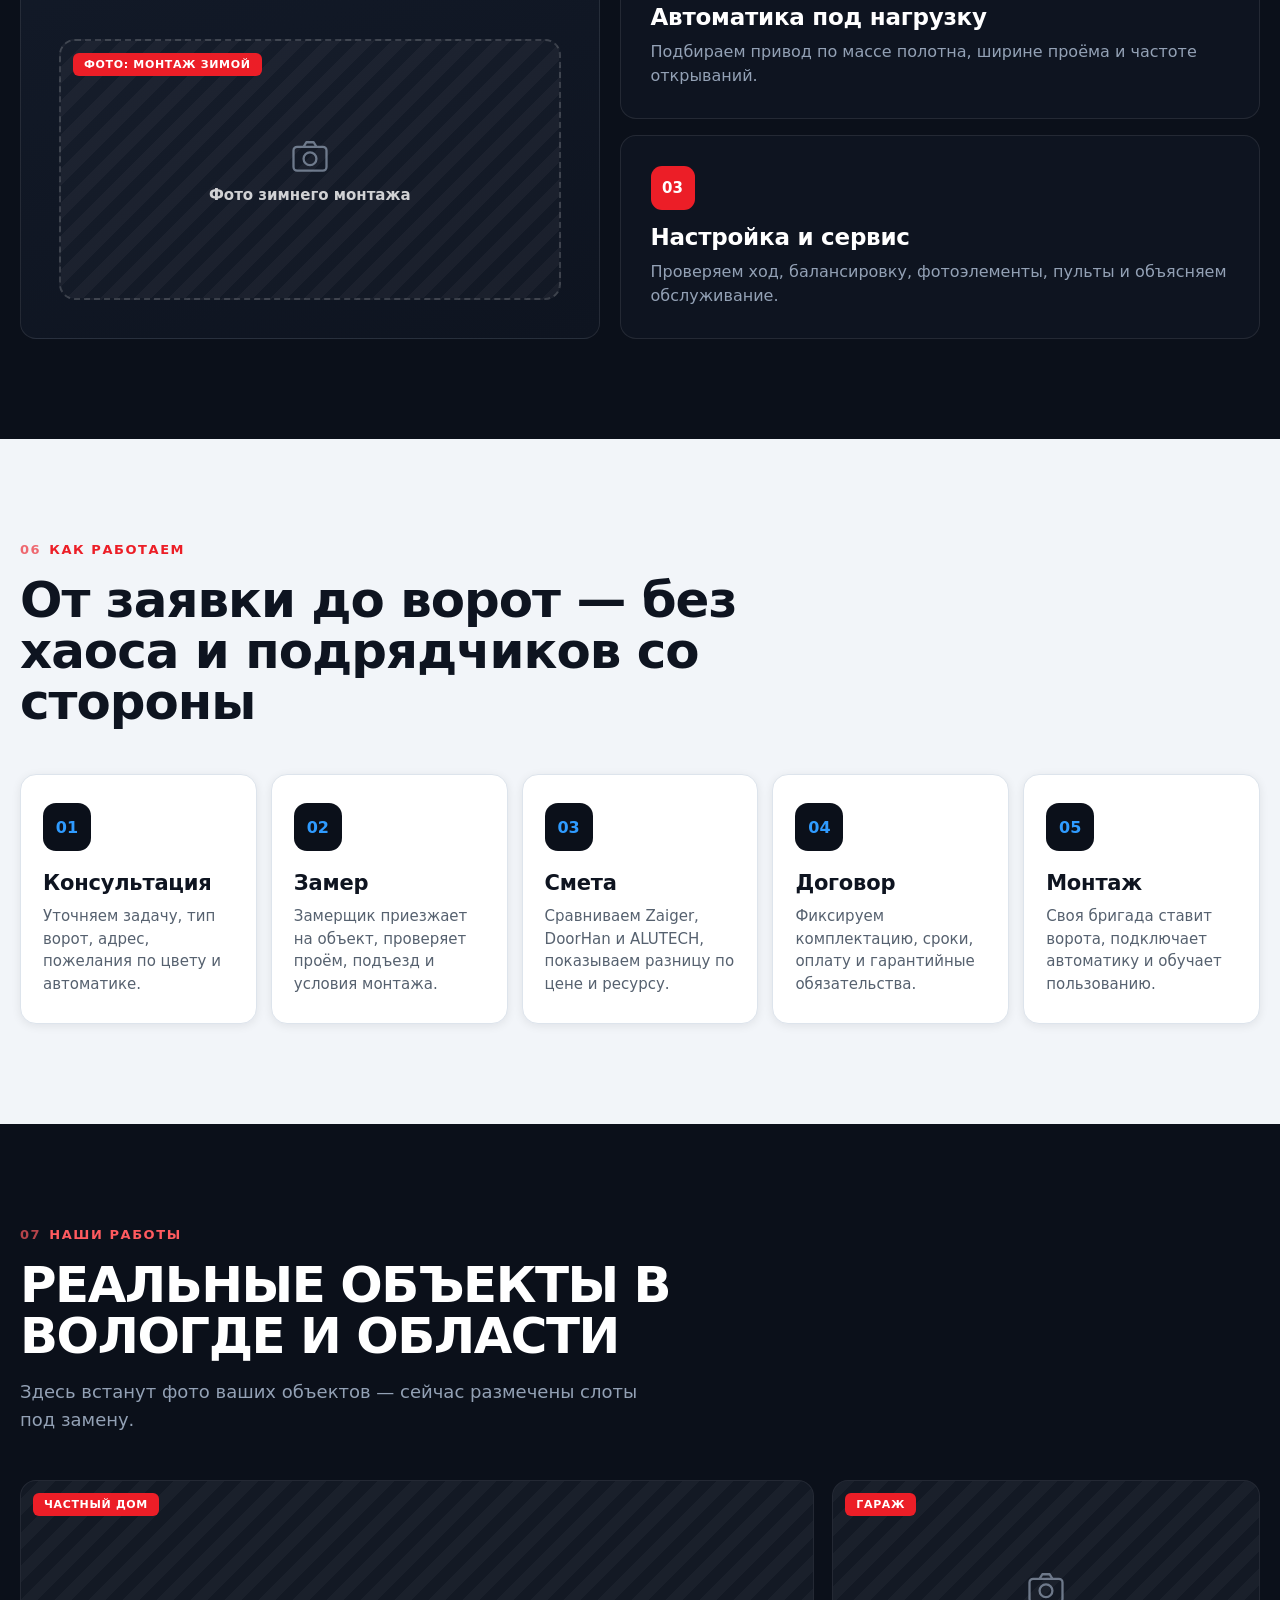
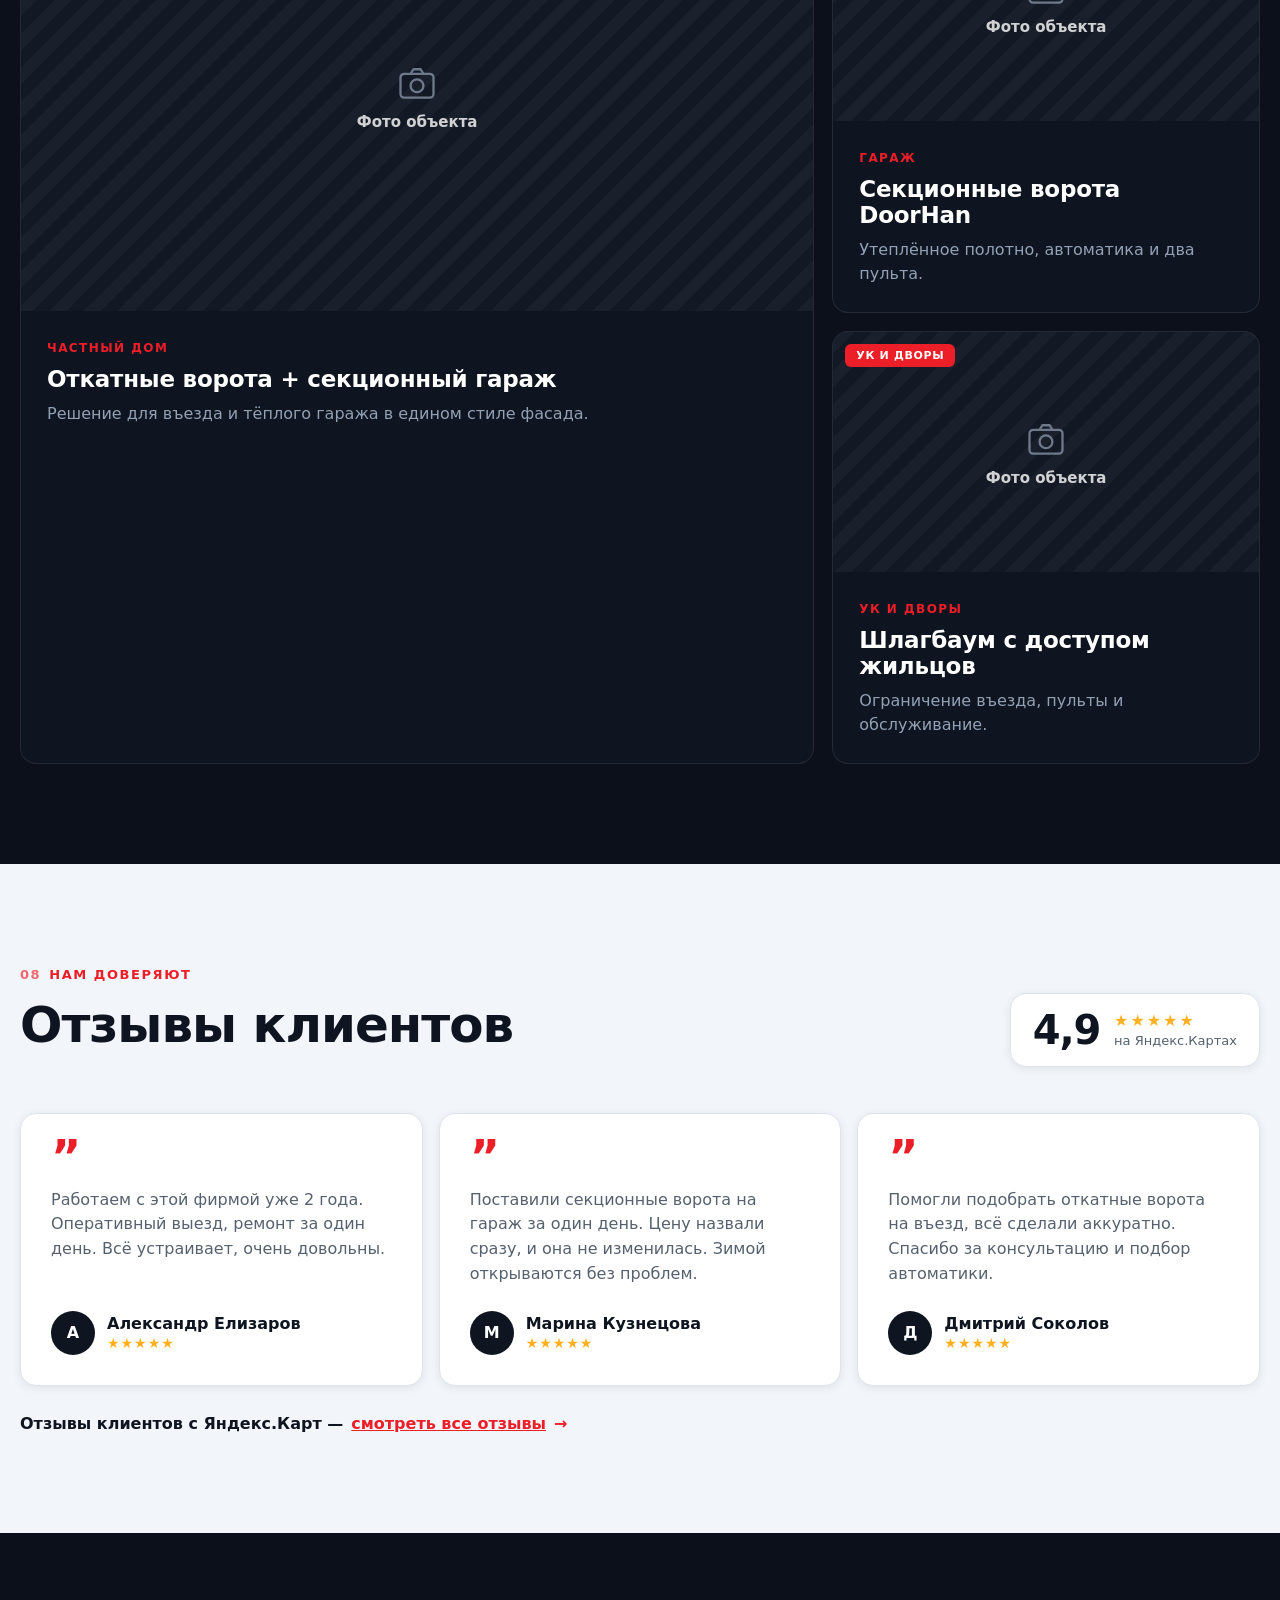
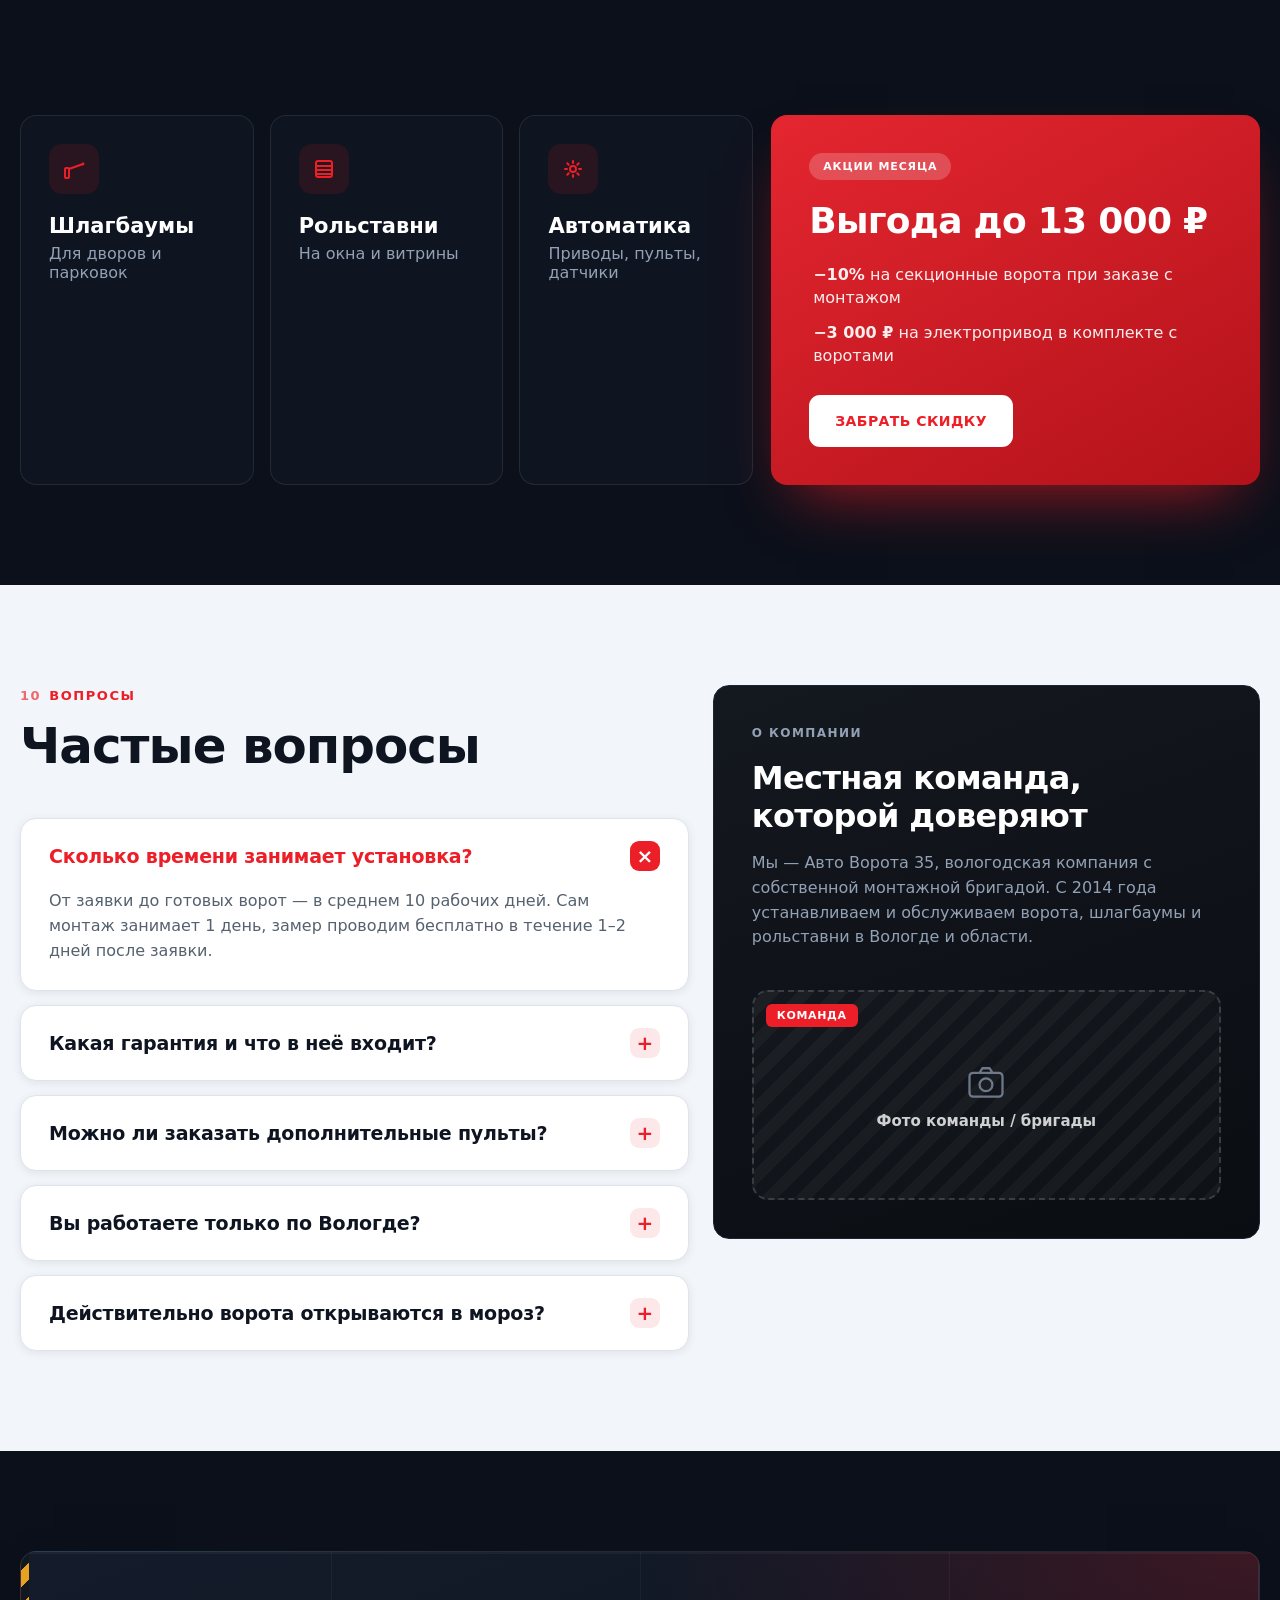
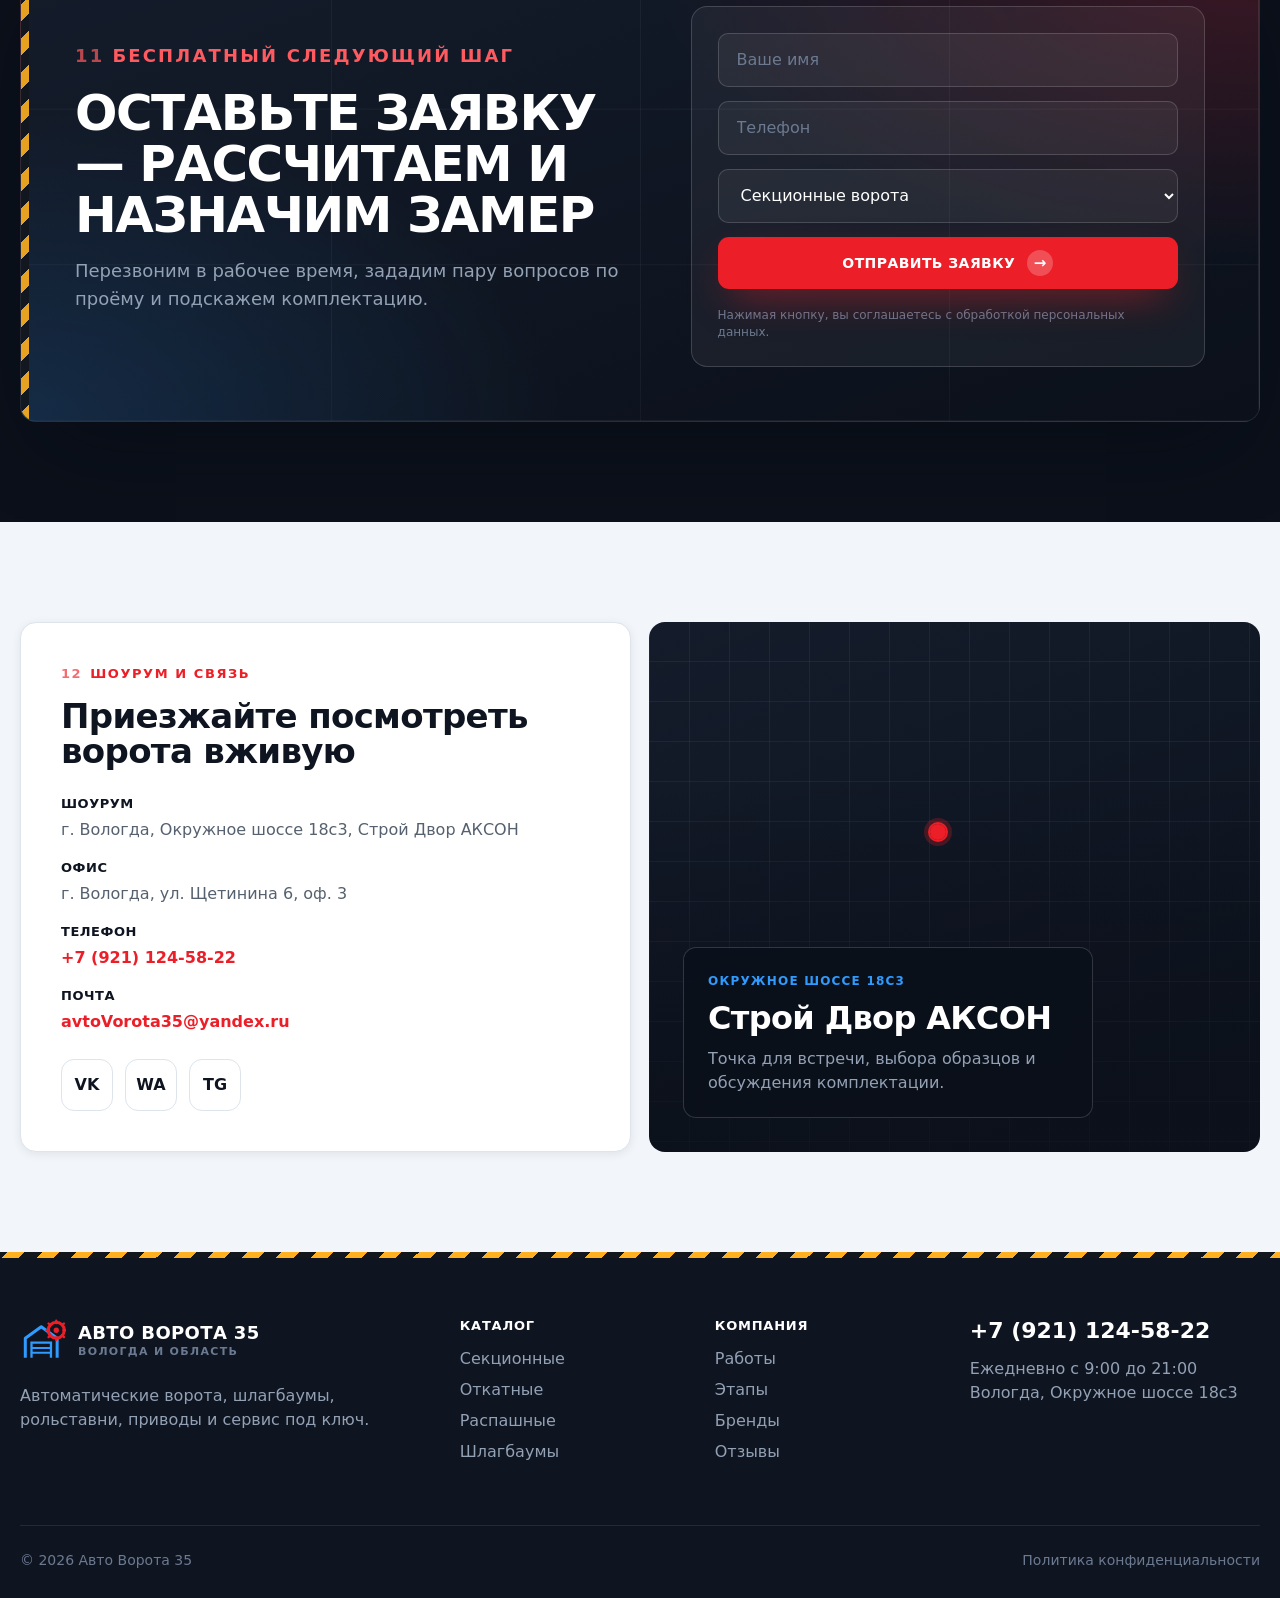
==== commit c322ea6c: "Swap tasks and catalog order — lead with the task, then the catalog Move the "Выберите задачу" block" ====
--- a/index.html
+++ b/index.html
@@ -121,39 +121,59 @@
         </div>
       </div>
 
-      <!-- ================= (01) CATALOG (LIGHT) ================= -->
-      <section class="section section--light" id="catalog">
-        <div class="wrap">
-          <div class="section-head section-head--row reveal">
-            <div>
-              <p class="kicker"><span class="k-num">01</span> Каталог</p>
-              <h2>Что нужно установить?</h2>
-            </div>
-            <div class="cat-filters" data-cat-group>
-              <button class="cat-chip active" type="button">На гараж</button>
-              <button class="cat-chip" type="button">На въезд</button>
-              <button class="cat-chip" type="button">Шлагбаум</button>
-              <button class="cat-chip" type="button">Ремонт</button>
-            </div>
-          </div>
-
-          <div class="cat-grid">
-            <a class="cat-card cat-featured reveal" href="#calculator">
-              <div class="cat-ph"><svg class="cam" viewBox="0 0 48 48"><use href="#cam"/></svg><span>Фото</span><small>or browse files</small></div>
-              <div class="cat-info"><span class="cat-badge">Хит продаж</span><h3>Секционные ворота</h3><b>от 92 000 ₽</b></div>
-            </a>
-            <a class="cat-card cat-wide reveal" href="#calculator">
-              <div class="cat-ph"><svg class="cam" viewBox="0 0 48 48"><use href="#cam"/></svg><span>Фото</span><small>or browse files</small></div>
-              <div class="cat-info"><h3>Откатные</h3><b>от 118 000 ₽</b></div>
-            </a>
-            <a class="cat-card cat-a reveal" href="#calculator">
-              <div class="cat-ph"><svg class="cam" viewBox="0 0 48 48"><use href="#cam"/></svg><span>Фото</span><small>or browse files</small></div>
-              <div class="cat-info"><h3>Распашные</h3><b>от 76 000 ₽</b></div>
-            </a>
-            <a class="cat-card cat-b reveal" href="#request">
-              <div class="cat-ph"><svg class="cam" viewBox="0 0 48 48"><use href="#cam"/></svg><span>Фото</span><small>or browse files</small></div>
-              <div class="cat-info"><h3>Промышленные</h3><b>от 168 000 ₽</b></div>
-            </a>
+      <!-- ================= (01) TASKS (LIGHT) ================= -->
+      <section class="section section--light" id="tasks">
+        <div class="wrap">
+          <div class="section-head reveal">
+            <p class="kicker"><span class="k-num">01</span> Выберите задачу</p>
+            <h2>Не заставляем разбираться в каталогах</h2>
+            <p class="section-sub">
+              Клиенты приходят не за «моделью ворот», а за понятным результатом:
+              тепло в гараже, закрытый двор, управляемый въезд или срочный ремонт.
+            </p>
+          </div>
+
+          <div class="task-grid">
+            <article class="task-card reveal">
+              <span class="task-num">01</span>
+              <span class="task-icon" aria-hidden="true"><svg viewBox="0 0 28 28" fill="none"><rect x="5" y="6" width="18" height="16" rx="2" stroke="currentColor" stroke-width="2.2"/><path d="M5 11.5H23M5 17H23" stroke="currentColor" stroke-width="2.2" stroke-linecap="round"/></svg></span>
+              <small>Для гаража</small>
+              <h3>Тёплые секционные ворота</h3>
+              <p>Полотно уходит под потолок, держит тепло и открывается с пульта без выхода из машины.</p>
+              <a class="card-link" href="#calculator">Посчитать гараж <i>→</i></a>
+            </article>
+            <article class="task-card reveal">
+              <span class="task-num">02</span>
+              <span class="task-icon" aria-hidden="true"><svg viewBox="0 0 28 28" fill="none"><path d="M4 22V8a1 1 0 0 1 1-1h6a1 1 0 0 1 1 1v14" stroke="currentColor" stroke-width="2.2" stroke-linejoin="round"/><path d="M16 22V11" stroke="currentColor" stroke-width="2.2" stroke-linecap="round"/><path d="M16 14h6M19 11l3 3-3 3" stroke="currentColor" stroke-width="2.2" stroke-linecap="round" stroke-linejoin="round"/><path d="M4 22h20" stroke="currentColor" stroke-width="2.2" stroke-linecap="round"/></svg></span>
+              <small>Для участка</small>
+              <h3>Откатные и распашные ворота</h3>
+              <p>Подберём конструкцию под ширину проезда, забор, снеговую нагрузку и автоматику.</p>
+              <a class="card-link" href="#calculator">Подобрать въезд <i>→</i></a>
+            </article>
+            <article class="task-card reveal">
+              <span class="task-num">03</span>
+              <span class="task-icon" aria-hidden="true"><svg viewBox="0 0 28 28" fill="none"><path d="M4 23V11l10-6 10 6v12" stroke="currentColor" stroke-width="2.2" stroke-linejoin="round"/><path d="M4 23h20" stroke="currentColor" stroke-width="2.2" stroke-linecap="round"/><rect x="11" y="15" width="6" height="8" stroke="currentColor" stroke-width="2.2"/></svg></span>
+              <small>Для бизнеса</small>
+              <h3>Промышленные решения</h3>
+              <p>Ворота для склада, сервиса, автомойки или производства с договором и обслуживанием.</p>
+              <a class="card-link" href="#request">Запросить КП <i>→</i></a>
+            </article>
+            <article class="task-card reveal">
+              <span class="task-num">04</span>
+              <span class="task-icon" aria-hidden="true"><svg viewBox="0 0 28 28" fill="none"><rect x="3" y="12" width="4" height="11" rx="1" stroke="currentColor" stroke-width="2"/><path d="M7 14 22 8" stroke="currentColor" stroke-width="2.4" stroke-linecap="round"/><circle cx="22" cy="8" r="1.6" fill="currentColor"/></svg></span>
+              <small>Для двора</small>
+              <h3>Шлагбаумы и контроль въезда</h3>
+              <p>Закроем двор, парковку или территорию от чужих машин и настроим доступ для своих.</p>
+              <a class="card-link" href="#request">Обсудить объект <i>→</i></a>
+            </article>
+            <article class="task-card task-accent reveal">
+              <span class="task-num">05</span>
+              <span class="task-icon" aria-hidden="true"><svg viewBox="0 0 28 28" fill="none"><circle cx="14" cy="14" r="3.4" stroke="currentColor" stroke-width="2.2"/><path d="M14 5v2.4M14 20.6V23M23 14h-2.4M7.4 14H5M20.1 7.9l-1.7 1.7M9.6 18.4l-1.7 1.7M20.1 20.1l-1.7-1.7M9.6 9.6 7.9 7.9" stroke="currentColor" stroke-width="2.2" stroke-linecap="round"/></svg></span>
+              <small>Сервис</small>
+              <h3>Ремонт, пульты, приводы</h3>
+              <p>Если ворота не открываются, потерялся пульт или нужен привод NICE / DoorHan / Came.</p>
+              <a class="card-link" href="#request">Оставить заявку <i>→</i></a>
+            </article>
           </div>
         </div>
       </section>
@@ -220,59 +240,39 @@
         </div>
       </section>
 
-      <!-- ================= (03) TASKS (LIGHT) ================= -->
-      <section class="section section--light" id="tasks">
-        <div class="wrap">
-          <div class="section-head reveal">
-            <p class="kicker"><span class="k-num">03</span> Выберите задачу</p>
-            <h2>Не заставляем разбираться в каталогах</h2>
-            <p class="section-sub">
-              Клиенты приходят не за «моделью ворот», а за понятным результатом:
-              тепло в гараже, закрытый двор, управляемый въезд или срочный ремонт.
-            </p>
-          </div>
-
-          <div class="task-grid">
-            <article class="task-card reveal">
-              <span class="task-num">01</span>
-              <span class="task-icon" aria-hidden="true"><svg viewBox="0 0 28 28" fill="none"><rect x="5" y="6" width="18" height="16" rx="2" stroke="currentColor" stroke-width="2.2"/><path d="M5 11.5H23M5 17H23" stroke="currentColor" stroke-width="2.2" stroke-linecap="round"/></svg></span>
-              <small>Для гаража</small>
-              <h3>Тёплые секционные ворота</h3>
-              <p>Полотно уходит под потолок, держит тепло и открывается с пульта без выхода из машины.</p>
-              <a class="card-link" href="#calculator">Посчитать гараж <i>→</i></a>
-            </article>
-            <article class="task-card reveal">
-              <span class="task-num">02</span>
-              <span class="task-icon" aria-hidden="true"><svg viewBox="0 0 28 28" fill="none"><path d="M4 22V8a1 1 0 0 1 1-1h6a1 1 0 0 1 1 1v14" stroke="currentColor" stroke-width="2.2" stroke-linejoin="round"/><path d="M16 22V11" stroke="currentColor" stroke-width="2.2" stroke-linecap="round"/><path d="M16 14h6M19 11l3 3-3 3" stroke="currentColor" stroke-width="2.2" stroke-linecap="round" stroke-linejoin="round"/><path d="M4 22h20" stroke="currentColor" stroke-width="2.2" stroke-linecap="round"/></svg></span>
-              <small>Для участка</small>
-              <h3>Откатные и распашные ворота</h3>
-              <p>Подберём конструкцию под ширину проезда, забор, снеговую нагрузку и автоматику.</p>
-              <a class="card-link" href="#calculator">Подобрать въезд <i>→</i></a>
-            </article>
-            <article class="task-card reveal">
-              <span class="task-num">03</span>
-              <span class="task-icon" aria-hidden="true"><svg viewBox="0 0 28 28" fill="none"><path d="M4 23V11l10-6 10 6v12" stroke="currentColor" stroke-width="2.2" stroke-linejoin="round"/><path d="M4 23h20" stroke="currentColor" stroke-width="2.2" stroke-linecap="round"/><rect x="11" y="15" width="6" height="8" stroke="currentColor" stroke-width="2.2"/></svg></span>
-              <small>Для бизнеса</small>
-              <h3>Промышленные решения</h3>
-              <p>Ворота для склада, сервиса, автомойки или производства с договором и обслуживанием.</p>
-              <a class="card-link" href="#request">Запросить КП <i>→</i></a>
-            </article>
-            <article class="task-card reveal">
-              <span class="task-num">04</span>
-              <span class="task-icon" aria-hidden="true"><svg viewBox="0 0 28 28" fill="none"><rect x="3" y="12" width="4" height="11" rx="1" stroke="currentColor" stroke-width="2"/><path d="M7 14 22 8" stroke="currentColor" stroke-width="2.4" stroke-linecap="round"/><circle cx="22" cy="8" r="1.6" fill="currentColor"/></svg></span>
-              <small>Для двора</small>
-              <h3>Шлагбаумы и контроль въезда</h3>
-              <p>Закроем двор, парковку или территорию от чужих машин и настроим доступ для своих.</p>
-              <a class="card-link" href="#request">Обсудить объект <i>→</i></a>
-            </article>
-            <article class="task-card task-accent reveal">
-              <span class="task-num">05</span>
-              <span class="task-icon" aria-hidden="true"><svg viewBox="0 0 28 28" fill="none"><circle cx="14" cy="14" r="3.4" stroke="currentColor" stroke-width="2.2"/><path d="M14 5v2.4M14 20.6V23M23 14h-2.4M7.4 14H5M20.1 7.9l-1.7 1.7M9.6 18.4l-1.7 1.7M20.1 20.1l-1.7-1.7M9.6 9.6 7.9 7.9" stroke="currentColor" stroke-width="2.2" stroke-linecap="round"/></svg></span>
-              <small>Сервис</small>
-              <h3>Ремонт, пульты, приводы</h3>
-              <p>Если ворота не открываются, потерялся пульт или нужен привод NICE / DoorHan / Came.</p>
-              <a class="card-link" href="#request">Оставить заявку <i>→</i></a>
-            </article>
+      <!-- ================= (03) CATALOG (LIGHT) ================= -->
+      <section class="section section--light" id="catalog">
+        <div class="wrap">
+          <div class="section-head section-head--row reveal">
+            <div>
+              <p class="kicker"><span class="k-num">03</span> Каталог</p>
+              <h2>Что нужно установить?</h2>
+            </div>
+            <div class="cat-filters" data-cat-group>
+              <button class="cat-chip active" type="button">На гараж</button>
+              <button class="cat-chip" type="button">На въезд</button>
+              <button class="cat-chip" type="button">Шлагбаум</button>
+              <button class="cat-chip" type="button">Ремонт</button>
+            </div>
+          </div>
+
+          <div class="cat-grid">
+            <a class="cat-card cat-featured reveal" href="#calculator">
+              <div class="cat-ph"><svg class="cam" viewBox="0 0 48 48"><use href="#cam"/></svg><span>Фото</span><small>or browse files</small></div>
+              <div class="cat-info"><span class="cat-badge">Хит продаж</span><h3>Секционные ворота</h3><b>от 92 000 ₽</b></div>
+            </a>
+            <a class="cat-card cat-wide reveal" href="#calculator">
+              <div class="cat-ph"><svg class="cam" viewBox="0 0 48 48"><use href="#cam"/></svg><span>Фото</span><small>or browse files</small></div>
+              <div class="cat-info"><h3>Откатные</h3><b>от 118 000 ₽</b></div>
+            </a>
+            <a class="cat-card cat-a reveal" href="#calculator">
+              <div class="cat-ph"><svg class="cam" viewBox="0 0 48 48"><use href="#cam"/></svg><span>Фото</span><small>or browse files</small></div>
+              <div class="cat-info"><h3>Распашные</h3><b>от 76 000 ₽</b></div>
+            </a>
+            <a class="cat-card cat-b reveal" href="#request">
+              <div class="cat-ph"><svg class="cam" viewBox="0 0 48 48"><use href="#cam"/></svg><span>Фото</span><small>or browse files</small></div>
+              <div class="cat-info"><h3>Промышленные</h3><b>от 168 000 ₽</b></div>
+            </a>
           </div>
         </div>
       </section>
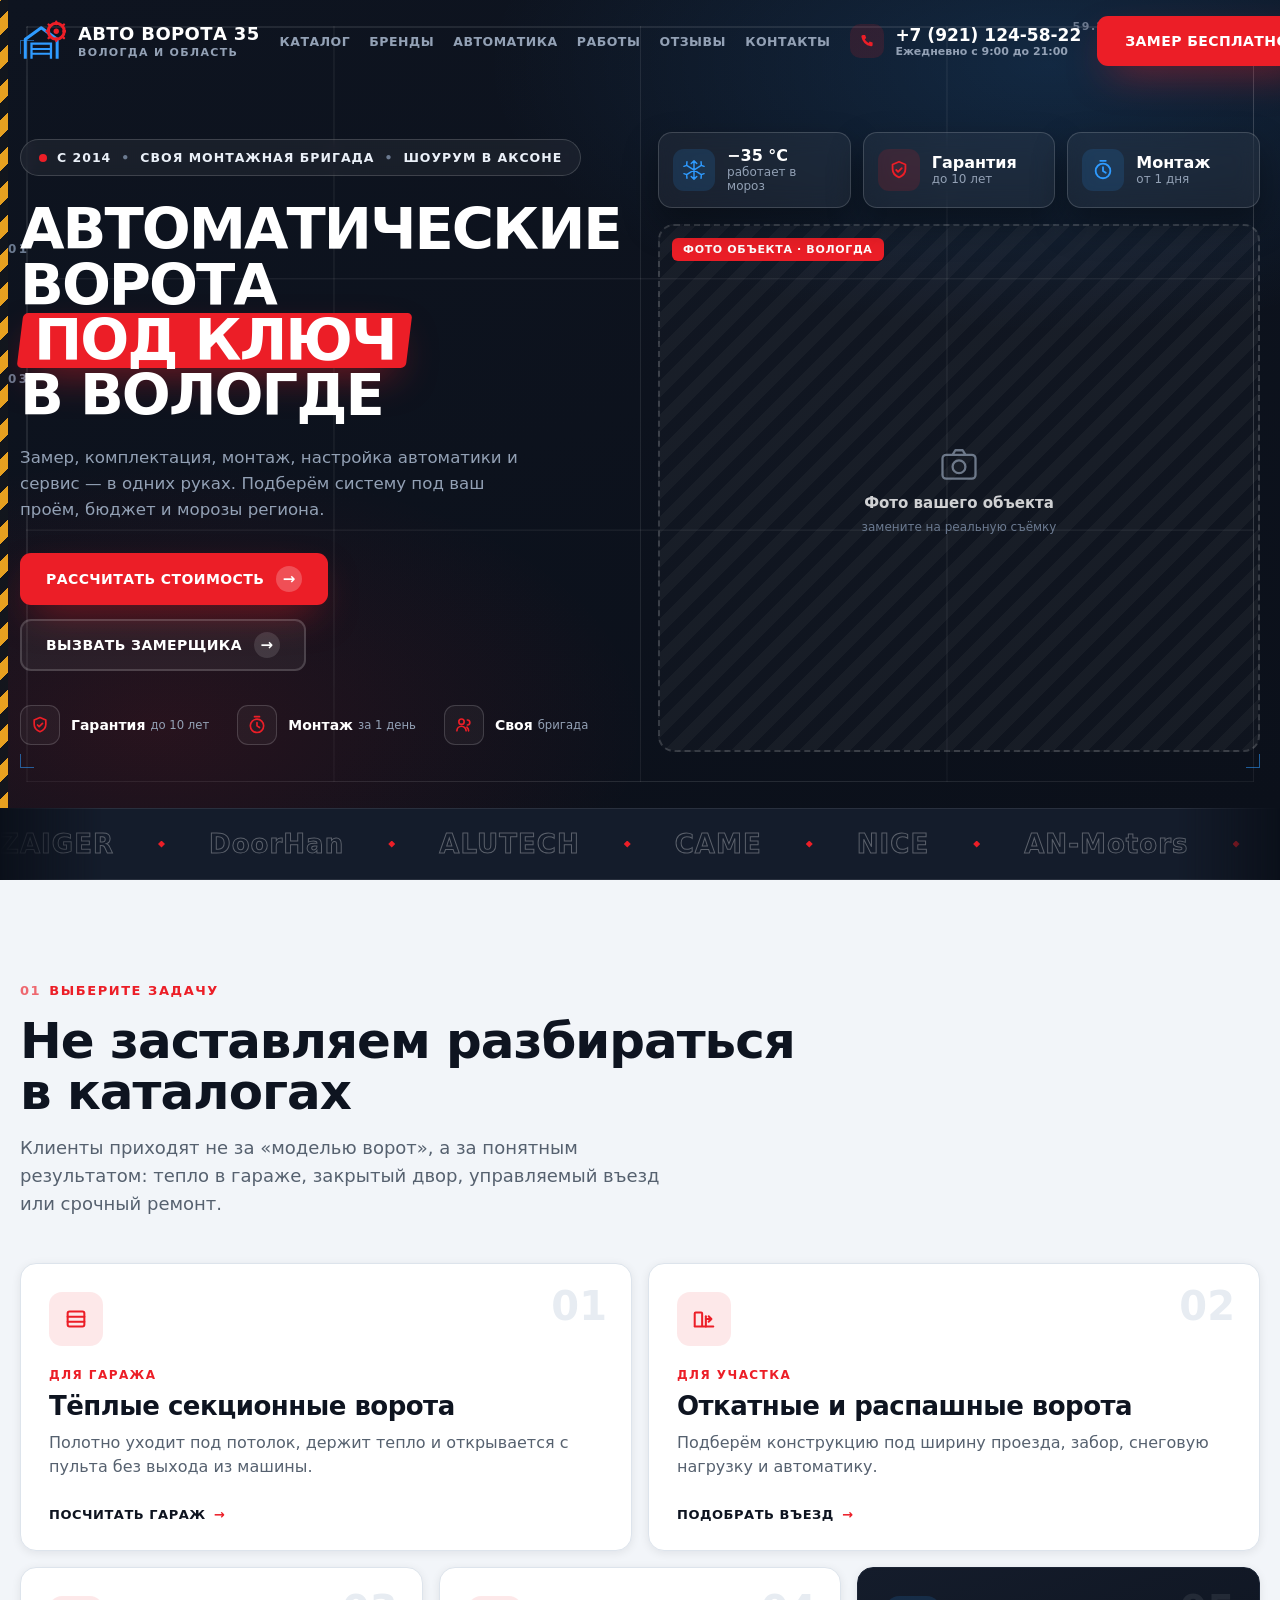
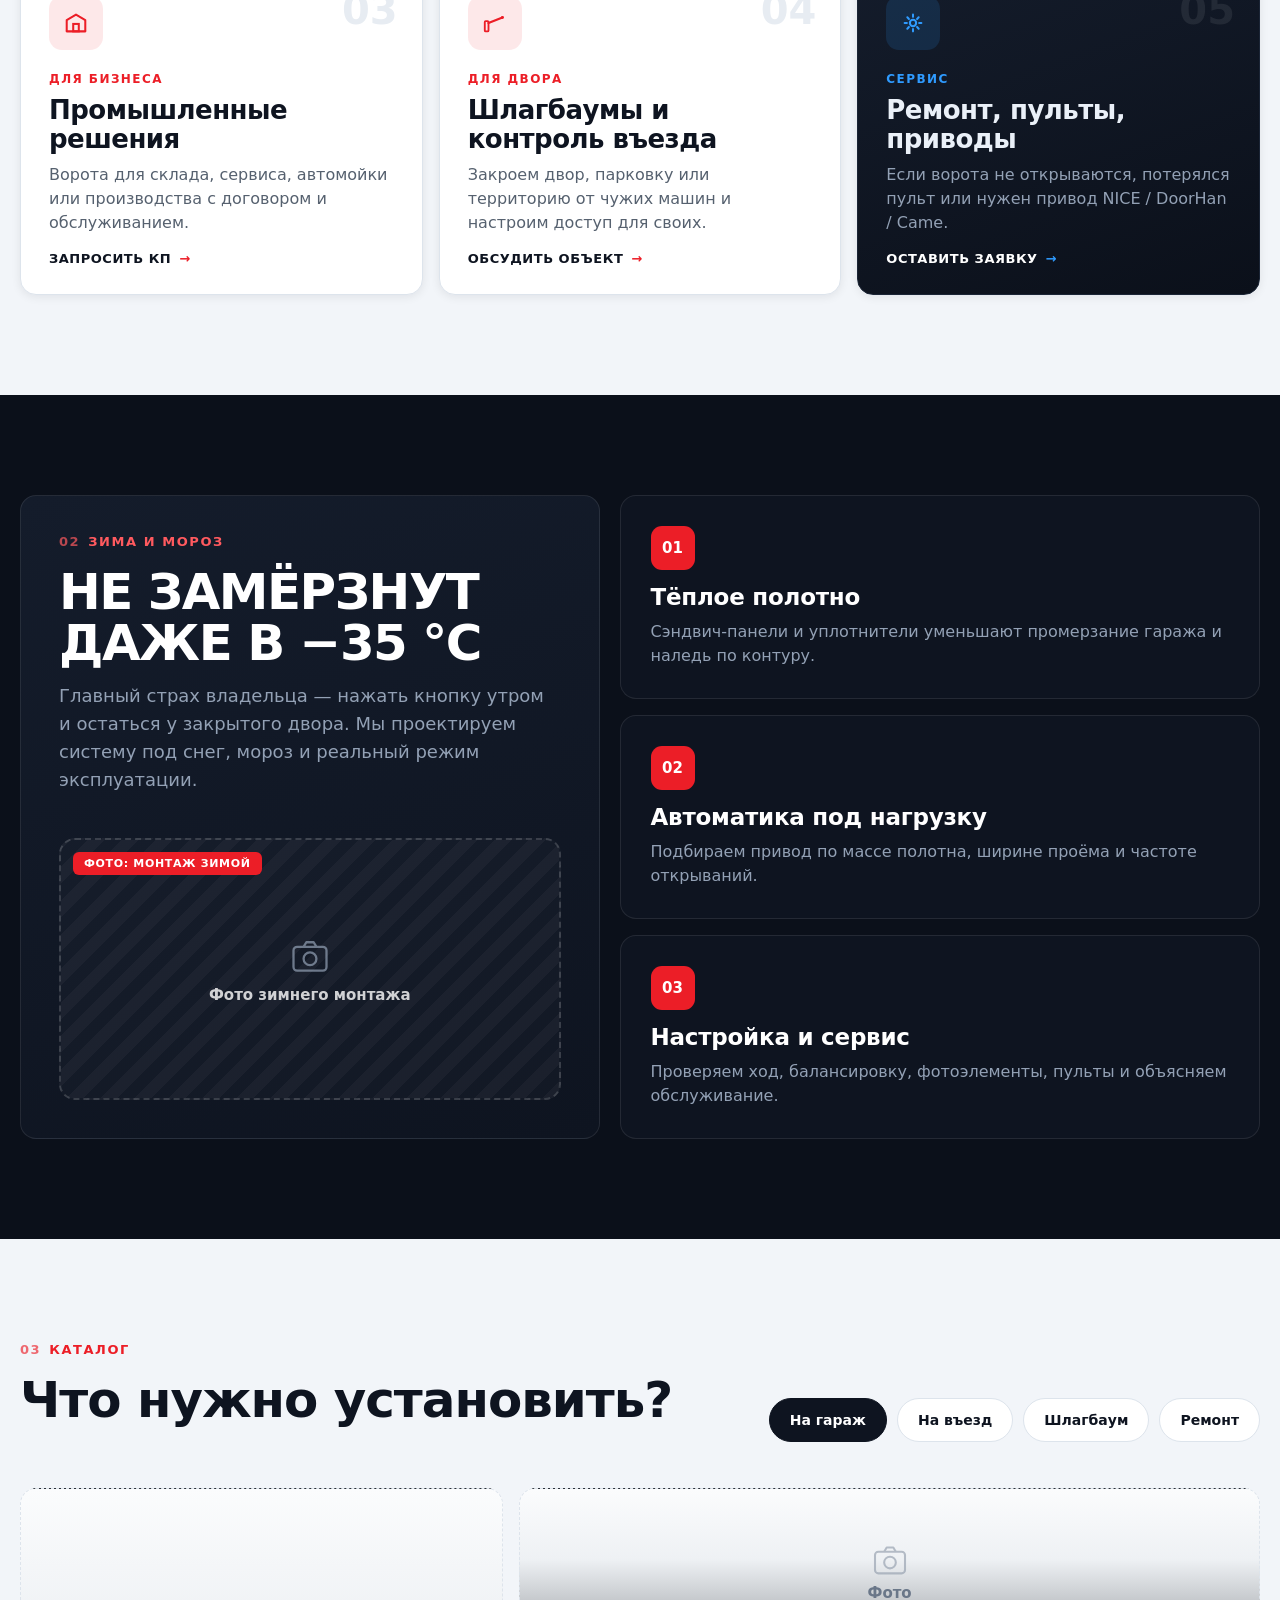
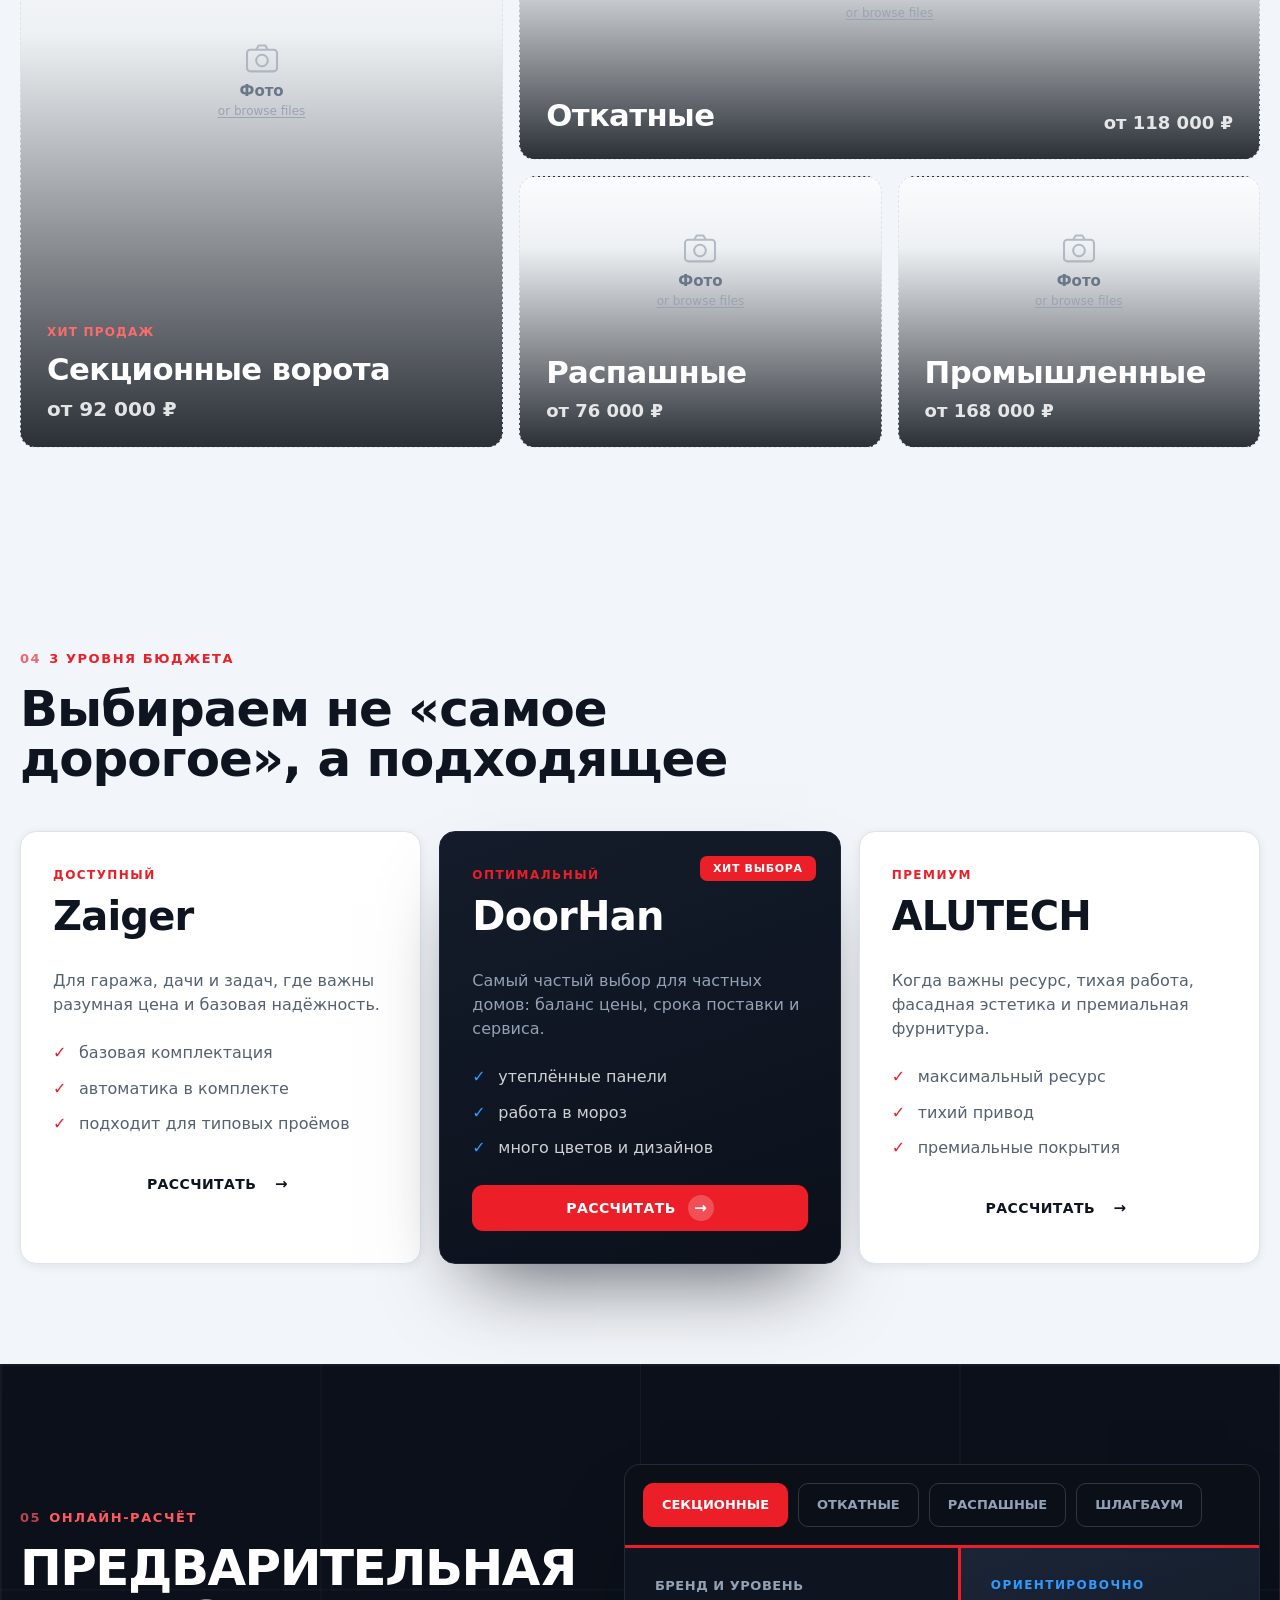
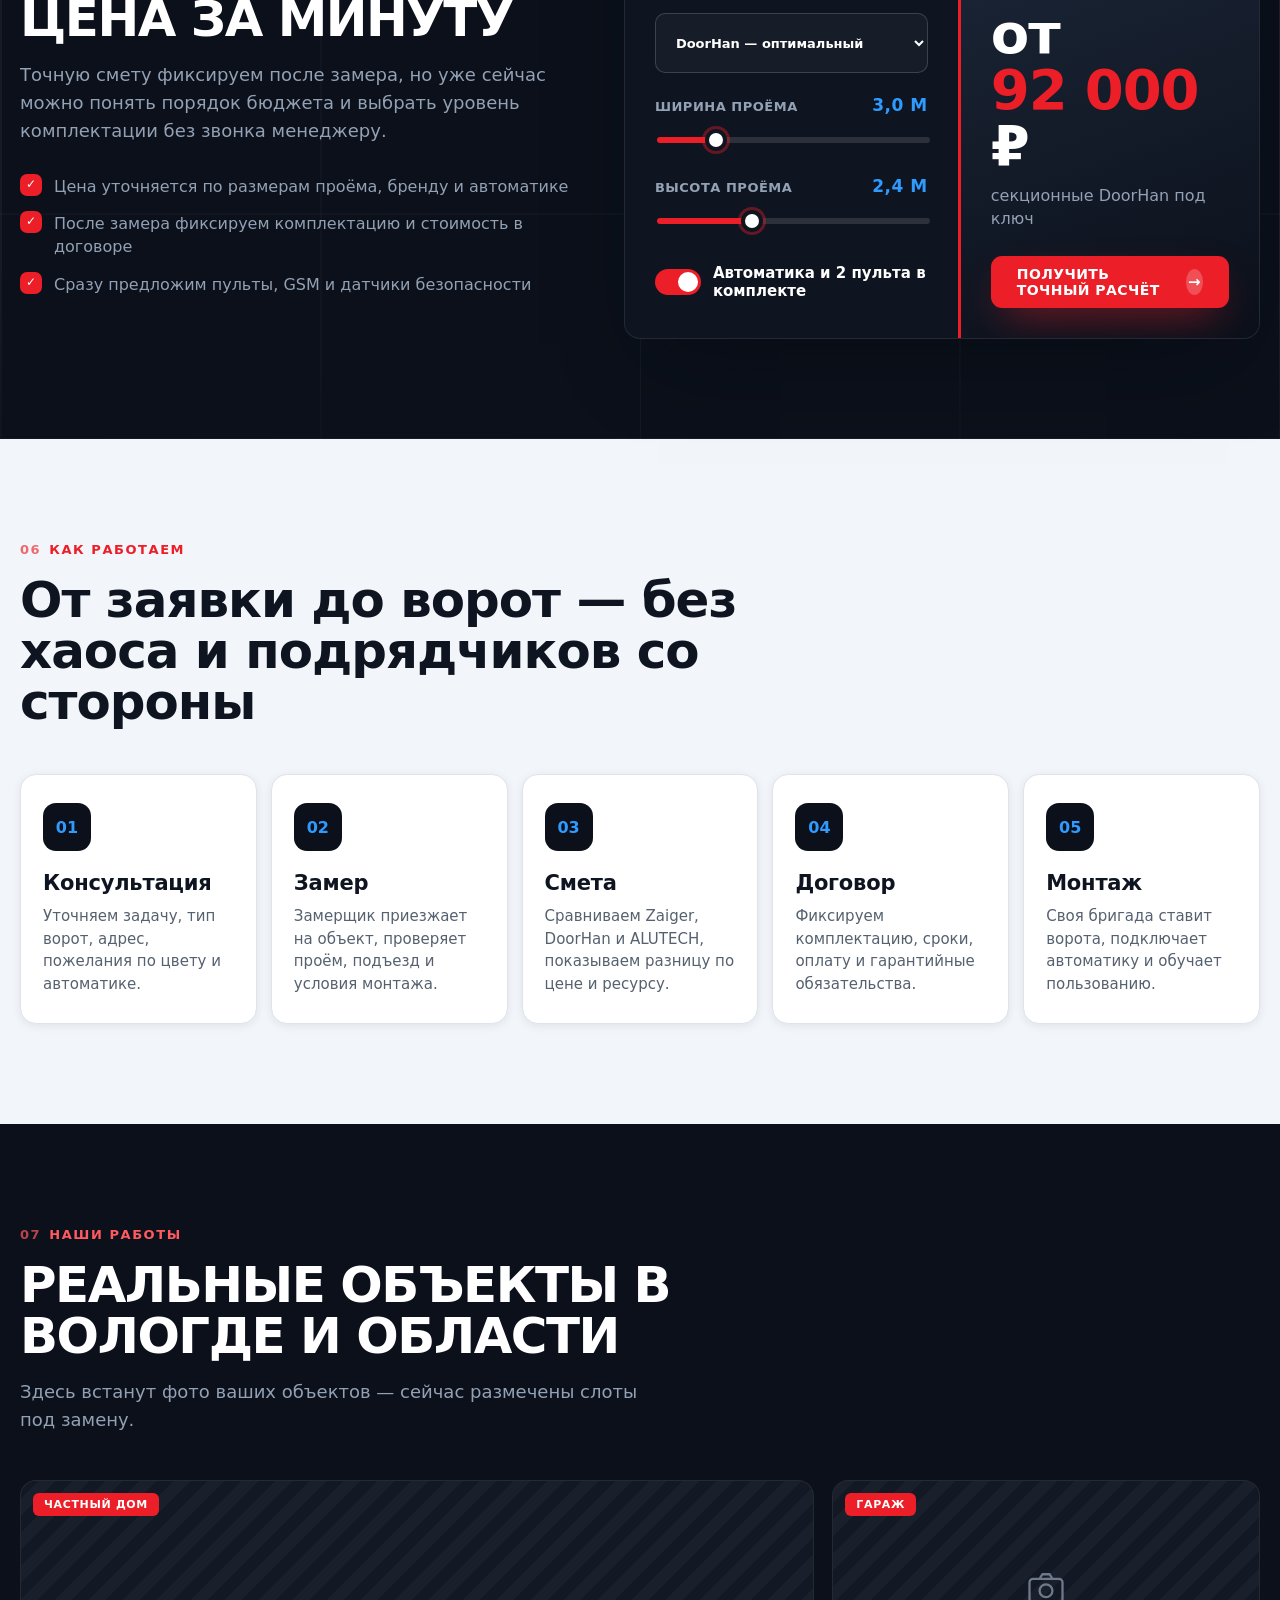
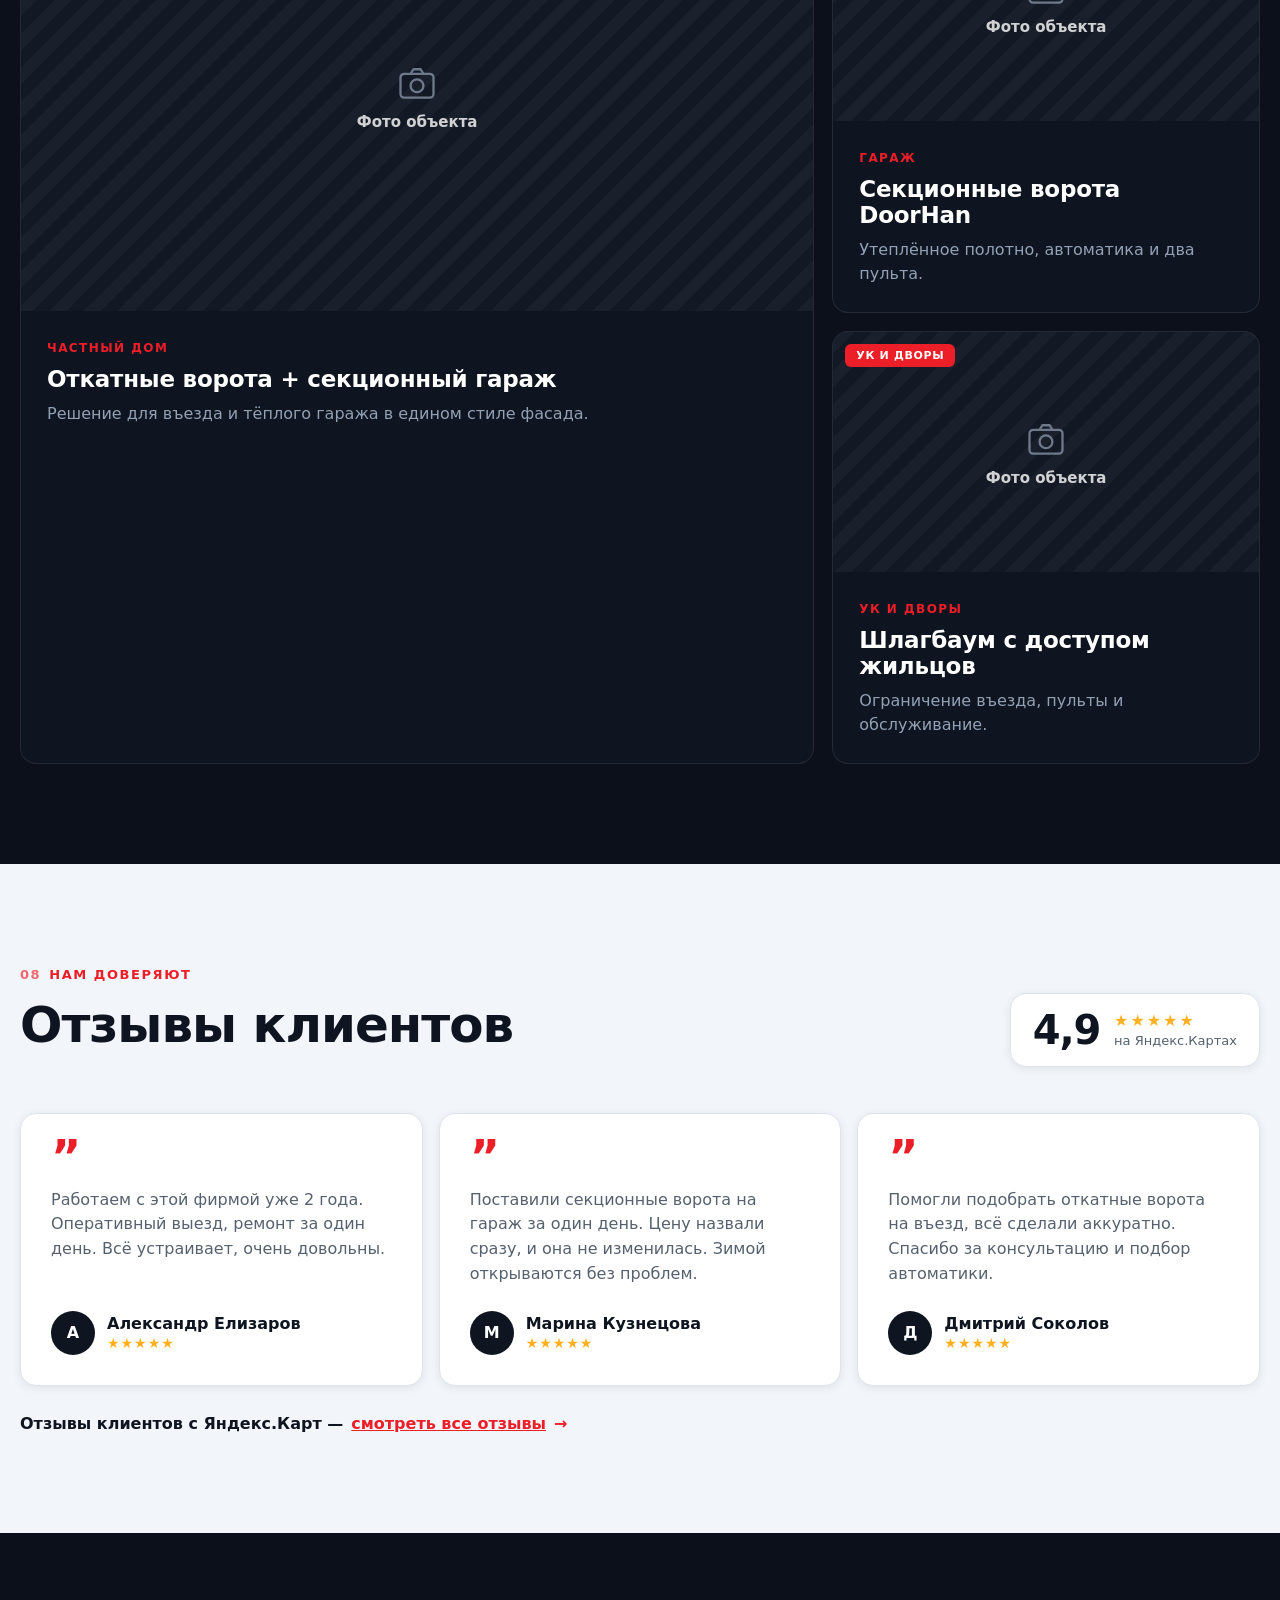
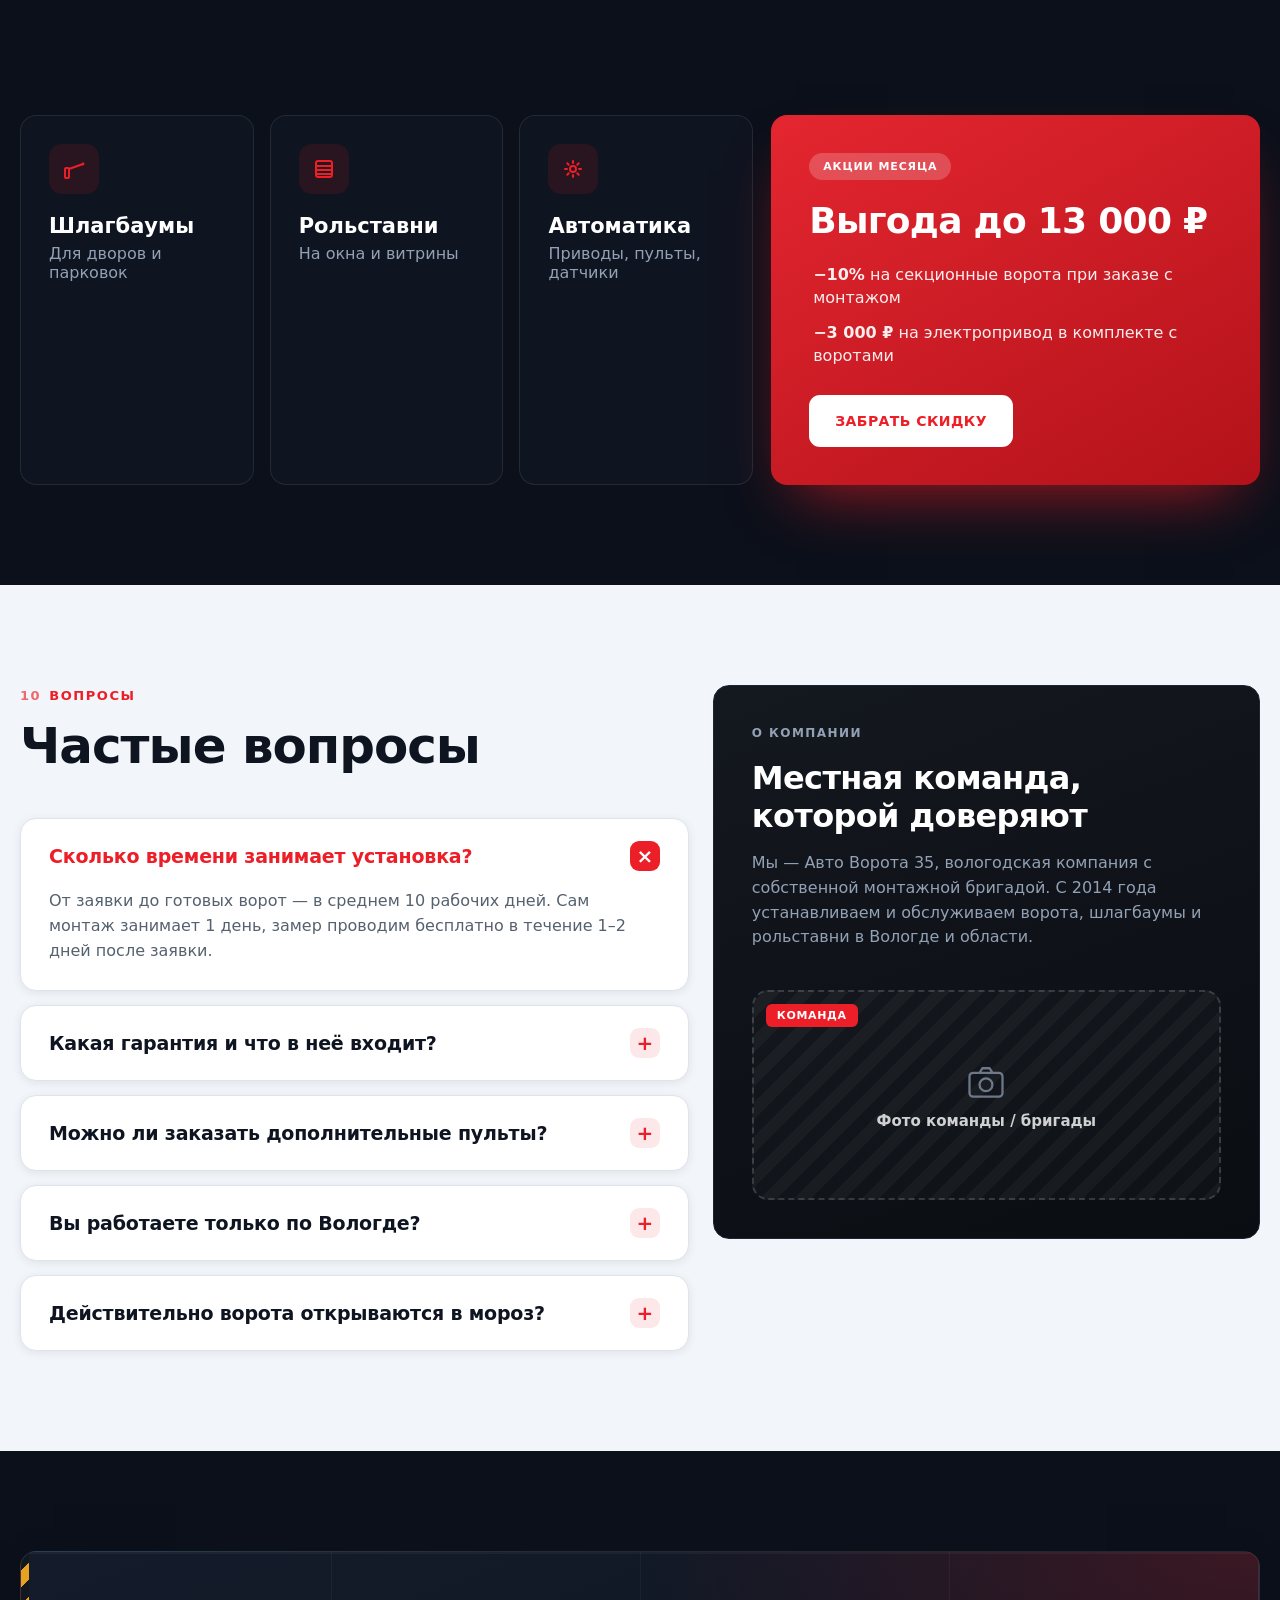
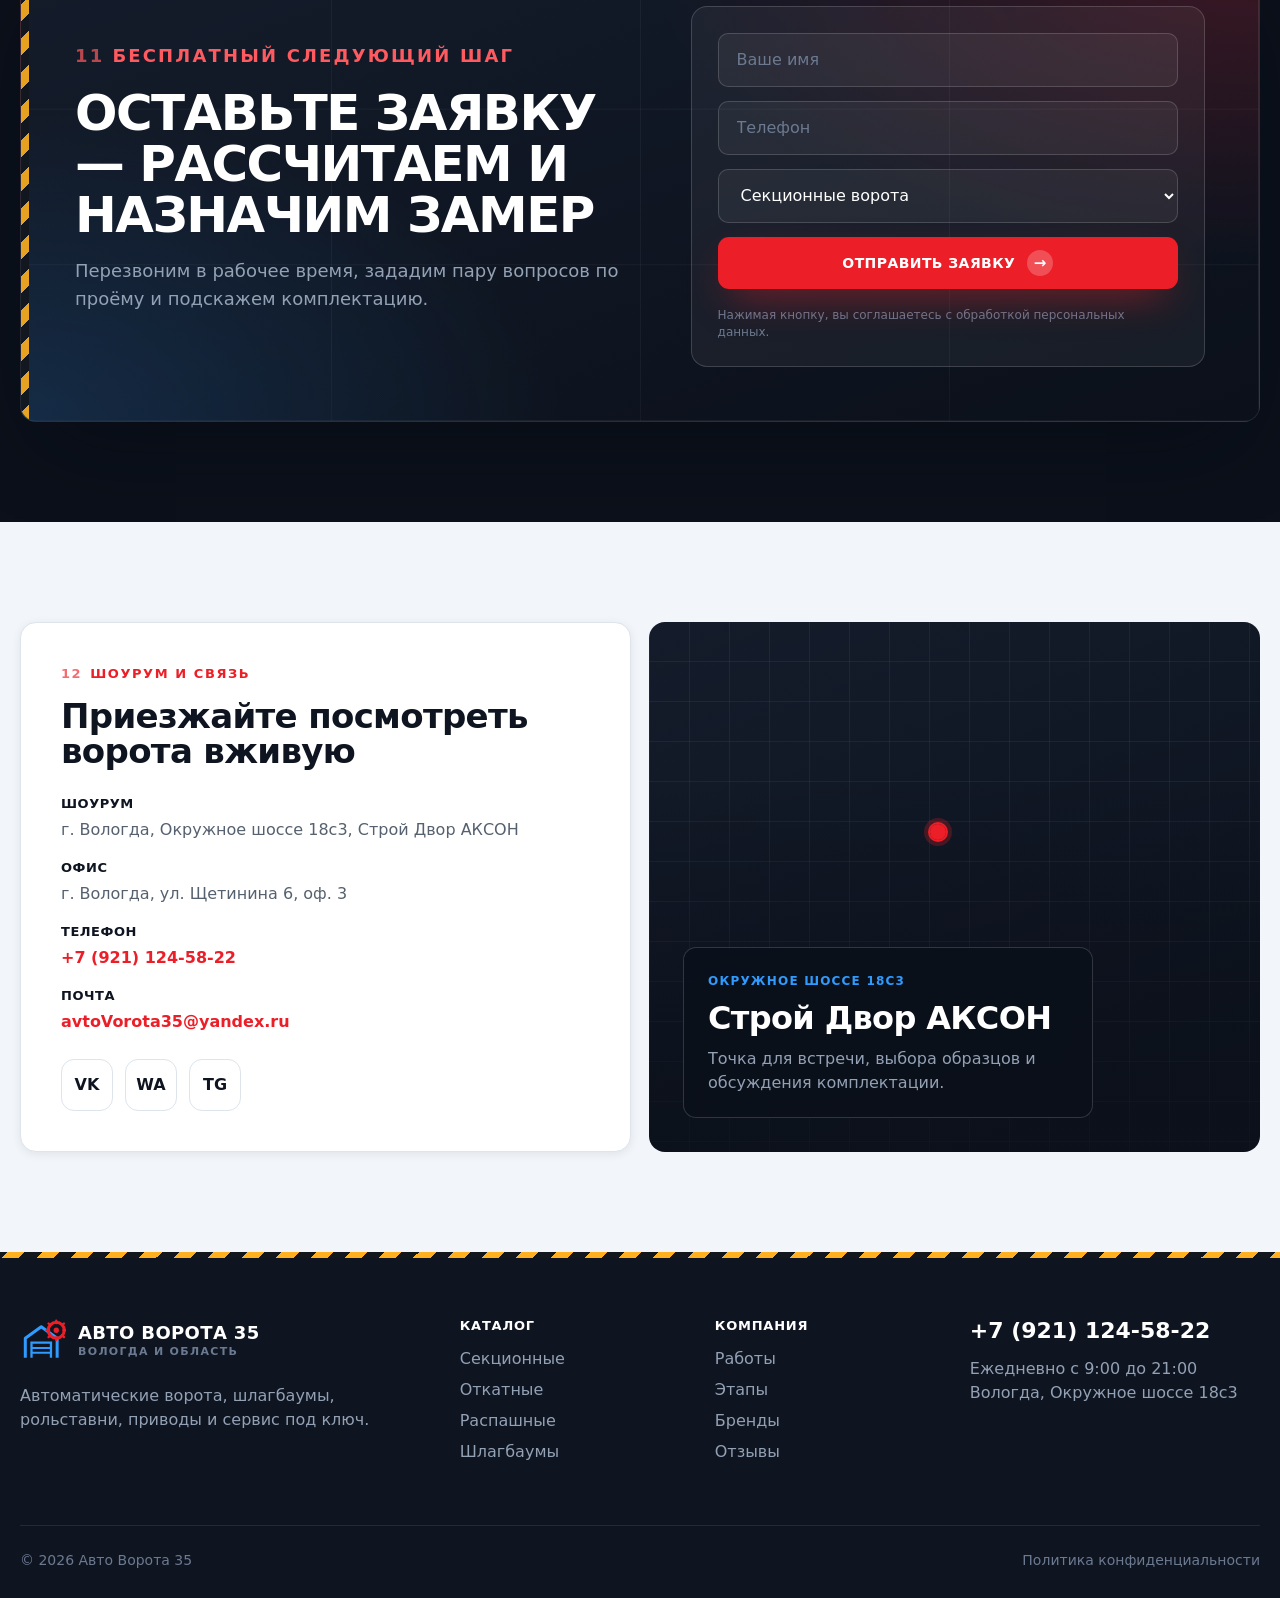
==== commit fe14c378: "Swap calculator and winter section order Move the winter/frost block up to position 02 and the calcu" ====
--- a/index.html
+++ b/index.html
@@ -178,13 +178,106 @@
         </div>
       </section>
 
-      <!-- ================= (02) CALCULATOR (DARK) ================= -->
+      <!-- ================= (02) WINTER (DARK) ================= -->
+      <section class="section section--dark" id="winter">
+        <div class="wrap">
+          <div class="winter-layout">
+            <div class="winter-card reveal">
+              <p class="kicker light"><span class="k-num">02</span> Зима и мороз</p>
+              <h2>Не замёрзнут даже в −35 °С</h2>
+              <p class="section-sub">
+                Главный страх владельца — нажать кнопку утром и остаться у закрытого двора.
+                Мы проектируем систему под снег, мороз и реальный режим эксплуатации.
+              </p>
+              <div class="photo-slot photo-winter" data-label="Фото: монтаж зимой">
+                <svg class="cam" viewBox="0 0 48 48"><use href="#cam"/></svg>
+                <span>Фото зимнего монтажа</span>
+              </div>
+            </div>
+            <div class="proof-grid">
+              <article class="proof-item reveal"><b>01</b><h3>Тёплое полотно</h3><p>Сэндвич-панели и уплотнители уменьшают промерзание гаража и наледь по контуру.</p></article>
+              <article class="proof-item reveal"><b>02</b><h3>Автоматика под нагрузку</h3><p>Подбираем привод по массе полотна, ширине проёма и частоте открываний.</p></article>
+              <article class="proof-item reveal"><b>03</b><h3>Настройка и сервис</h3><p>Проверяем ход, балансировку, фотоэлементы, пульты и объясняем обслуживание.</p></article>
+            </div>
+          </div>
+        </div>
+      </section>
+
+      <!-- ================= (03) CATALOG (LIGHT) ================= -->
+      <section class="section section--light" id="catalog">
+        <div class="wrap">
+          <div class="section-head section-head--row reveal">
+            <div>
+              <p class="kicker"><span class="k-num">03</span> Каталог</p>
+              <h2>Что нужно установить?</h2>
+            </div>
+            <div class="cat-filters" data-cat-group>
+              <button class="cat-chip active" type="button">На гараж</button>
+              <button class="cat-chip" type="button">На въезд</button>
+              <button class="cat-chip" type="button">Шлагбаум</button>
+              <button class="cat-chip" type="button">Ремонт</button>
+            </div>
+          </div>
+
+          <div class="cat-grid">
+            <a class="cat-card cat-featured reveal" href="#calculator">
+              <div class="cat-ph"><svg class="cam" viewBox="0 0 48 48"><use href="#cam"/></svg><span>Фото</span><small>or browse files</small></div>
+              <div class="cat-info"><span class="cat-badge">Хит продаж</span><h3>Секционные ворота</h3><b>от 92 000 ₽</b></div>
+            </a>
+            <a class="cat-card cat-wide reveal" href="#calculator">
+              <div class="cat-ph"><svg class="cam" viewBox="0 0 48 48"><use href="#cam"/></svg><span>Фото</span><small>or browse files</small></div>
+              <div class="cat-info"><h3>Откатные</h3><b>от 118 000 ₽</b></div>
+            </a>
+            <a class="cat-card cat-a reveal" href="#calculator">
+              <div class="cat-ph"><svg class="cam" viewBox="0 0 48 48"><use href="#cam"/></svg><span>Фото</span><small>or browse files</small></div>
+              <div class="cat-info"><h3>Распашные</h3><b>от 76 000 ₽</b></div>
+            </a>
+            <a class="cat-card cat-b reveal" href="#request">
+              <div class="cat-ph"><svg class="cam" viewBox="0 0 48 48"><use href="#cam"/></svg><span>Фото</span><small>or browse files</small></div>
+              <div class="cat-info"><h3>Промышленные</h3><b>от 168 000 ₽</b></div>
+            </a>
+          </div>
+        </div>
+      </section>
+
+      <!-- ================= (04) SYSTEMS (LIGHT) ================= -->
+      <section class="section section--light" id="systems">
+        <div class="wrap">
+          <div class="section-head reveal">
+            <p class="kicker"><span class="k-num">04</span> 3 уровня бюджета</p>
+            <h2>Выбираем не «самое дорогое», а подходящее</h2>
+          </div>
+          <div class="system-grid">
+            <article class="system-card reveal">
+              <div class="system-top"><span class="tier">Доступный</span><strong>Zaiger</strong></div>
+              <p>Для гаража, дачи и задач, где важны разумная цена и базовая надёжность.</p>
+              <ul><li>базовая комплектация</li><li>автоматика в комплекте</li><li>подходит для типовых проёмов</li></ul>
+              <a class="btn btn-outline system-btn" href="#calculator"><span>Рассчитать</span><i class="arr">→</i></a>
+            </article>
+            <article class="system-card featured reveal">
+              <div class="featured-badge">Хит выбора</div>
+              <div class="system-top"><span class="tier">Оптимальный</span><strong>DoorHan</strong></div>
+              <p>Самый частый выбор для частных домов: баланс цены, срока поставки и сервиса.</p>
+              <ul><li>утеплённые панели</li><li>работа в мороз</li><li>много цветов и дизайнов</li></ul>
+              <a class="btn btn-primary system-btn" href="#calculator"><span>Рассчитать</span><i class="arr">→</i></a>
+            </article>
+            <article class="system-card reveal">
+              <div class="system-top"><span class="tier">Премиум</span><strong>ALUTECH</strong></div>
+              <p>Когда важны ресурс, тихая работа, фасадная эстетика и премиальная фурнитура.</p>
+              <ul><li>максимальный ресурс</li><li>тихий привод</li><li>премиальные покрытия</li></ul>
+              <a class="btn btn-outline system-btn" href="#calculator"><span>Рассчитать</span><i class="arr">→</i></a>
+            </article>
+          </div>
+        </div>
+      </section>
+
+      <!-- ================= (05) CALCULATOR (DARK) ================= -->
       <section class="section section--dark" id="calculator">
         <div class="blueprint blueprint--soft" aria-hidden="true"></div>
         <div class="wrap">
           <div class="calc-layout">
             <div class="calc-copy reveal">
-              <p class="kicker light"><span class="k-num">02</span> Онлайн-расчёт</p>
+              <p class="kicker light"><span class="k-num">05</span> Онлайн-расчёт</p>
               <h2>Предварительная цена за минуту</h2>
               <p class="section-sub">
                 Точную смету фиксируем после замера, но уже сейчас можно понять порядок бюджета
@@ -240,99 +333,6 @@
         </div>
       </section>
 
-      <!-- ================= (03) CATALOG (LIGHT) ================= -->
-      <section class="section section--light" id="catalog">
-        <div class="wrap">
-          <div class="section-head section-head--row reveal">
-            <div>
-              <p class="kicker"><span class="k-num">03</span> Каталог</p>
-              <h2>Что нужно установить?</h2>
-            </div>
-            <div class="cat-filters" data-cat-group>
-              <button class="cat-chip active" type="button">На гараж</button>
-              <button class="cat-chip" type="button">На въезд</button>
-              <button class="cat-chip" type="button">Шлагбаум</button>
-              <button class="cat-chip" type="button">Ремонт</button>
-            </div>
-          </div>
-
-          <div class="cat-grid">
-            <a class="cat-card cat-featured reveal" href="#calculator">
-              <div class="cat-ph"><svg class="cam" viewBox="0 0 48 48"><use href="#cam"/></svg><span>Фото</span><small>or browse files</small></div>
-              <div class="cat-info"><span class="cat-badge">Хит продаж</span><h3>Секционные ворота</h3><b>от 92 000 ₽</b></div>
-            </a>
-            <a class="cat-card cat-wide reveal" href="#calculator">
-              <div class="cat-ph"><svg class="cam" viewBox="0 0 48 48"><use href="#cam"/></svg><span>Фото</span><small>or browse files</small></div>
-              <div class="cat-info"><h3>Откатные</h3><b>от 118 000 ₽</b></div>
-            </a>
-            <a class="cat-card cat-a reveal" href="#calculator">
-              <div class="cat-ph"><svg class="cam" viewBox="0 0 48 48"><use href="#cam"/></svg><span>Фото</span><small>or browse files</small></div>
-              <div class="cat-info"><h3>Распашные</h3><b>от 76 000 ₽</b></div>
-            </a>
-            <a class="cat-card cat-b reveal" href="#request">
-              <div class="cat-ph"><svg class="cam" viewBox="0 0 48 48"><use href="#cam"/></svg><span>Фото</span><small>or browse files</small></div>
-              <div class="cat-info"><h3>Промышленные</h3><b>от 168 000 ₽</b></div>
-            </a>
-          </div>
-        </div>
-      </section>
-
-      <!-- ================= (04) SYSTEMS (LIGHT) ================= -->
-      <section class="section section--light" id="systems">
-        <div class="wrap">
-          <div class="section-head reveal">
-            <p class="kicker"><span class="k-num">04</span> 3 уровня бюджета</p>
-            <h2>Выбираем не «самое дорогое», а подходящее</h2>
-          </div>
-          <div class="system-grid">
-            <article class="system-card reveal">
-              <div class="system-top"><span class="tier">Доступный</span><strong>Zaiger</strong></div>
-              <p>Для гаража, дачи и задач, где важны разумная цена и базовая надёжность.</p>
-              <ul><li>базовая комплектация</li><li>автоматика в комплекте</li><li>подходит для типовых проёмов</li></ul>
-              <a class="btn btn-outline system-btn" href="#calculator"><span>Рассчитать</span><i class="arr">→</i></a>
-            </article>
-            <article class="system-card featured reveal">
-              <div class="featured-badge">Хит выбора</div>
-              <div class="system-top"><span class="tier">Оптимальный</span><strong>DoorHan</strong></div>
-              <p>Самый частый выбор для частных домов: баланс цены, срока поставки и сервиса.</p>
-              <ul><li>утеплённые панели</li><li>работа в мороз</li><li>много цветов и дизайнов</li></ul>
-              <a class="btn btn-primary system-btn" href="#calculator"><span>Рассчитать</span><i class="arr">→</i></a>
-            </article>
-            <article class="system-card reveal">
-              <div class="system-top"><span class="tier">Премиум</span><strong>ALUTECH</strong></div>
-              <p>Когда важны ресурс, тихая работа, фасадная эстетика и премиальная фурнитура.</p>
-              <ul><li>максимальный ресурс</li><li>тихий привод</li><li>премиальные покрытия</li></ul>
-              <a class="btn btn-outline system-btn" href="#calculator"><span>Рассчитать</span><i class="arr">→</i></a>
-            </article>
-          </div>
-        </div>
-      </section>
-
-      <!-- ================= (04) WINTER (DARK) ================= -->
-      <section class="section section--dark" id="winter">
-        <div class="wrap">
-          <div class="winter-layout">
-            <div class="winter-card reveal">
-              <p class="kicker light"><span class="k-num">05</span> Зима и мороз</p>
-              <h2>Не замёрзнут даже в −35 °С</h2>
-              <p class="section-sub">
-                Главный страх владельца — нажать кнопку утром и остаться у закрытого двора.
-                Мы проектируем систему под снег, мороз и реальный режим эксплуатации.
-              </p>
-              <div class="photo-slot photo-winter" data-label="Фото: монтаж зимой">
-                <svg class="cam" viewBox="0 0 48 48"><use href="#cam"/></svg>
-                <span>Фото зимнего монтажа</span>
-              </div>
-            </div>
-            <div class="proof-grid">
-              <article class="proof-item reveal"><b>01</b><h3>Тёплое полотно</h3><p>Сэндвич-панели и уплотнители уменьшают промерзание гаража и наледь по контуру.</p></article>
-              <article class="proof-item reveal"><b>02</b><h3>Автоматика под нагрузку</h3><p>Подбираем привод по массе полотна, ширине проёма и частоте открываний.</p></article>
-              <article class="proof-item reveal"><b>03</b><h3>Настройка и сервис</h3><p>Проверяем ход, балансировку, фотоэлементы, пульты и объясняем обслуживание.</p></article>
-            </div>
-          </div>
-        </div>
-      </section>
-
       <!-- ================= (05) PROCESS (LIGHT) ================= -->
       <section class="section section--light" id="process">
         <div class="wrap">
